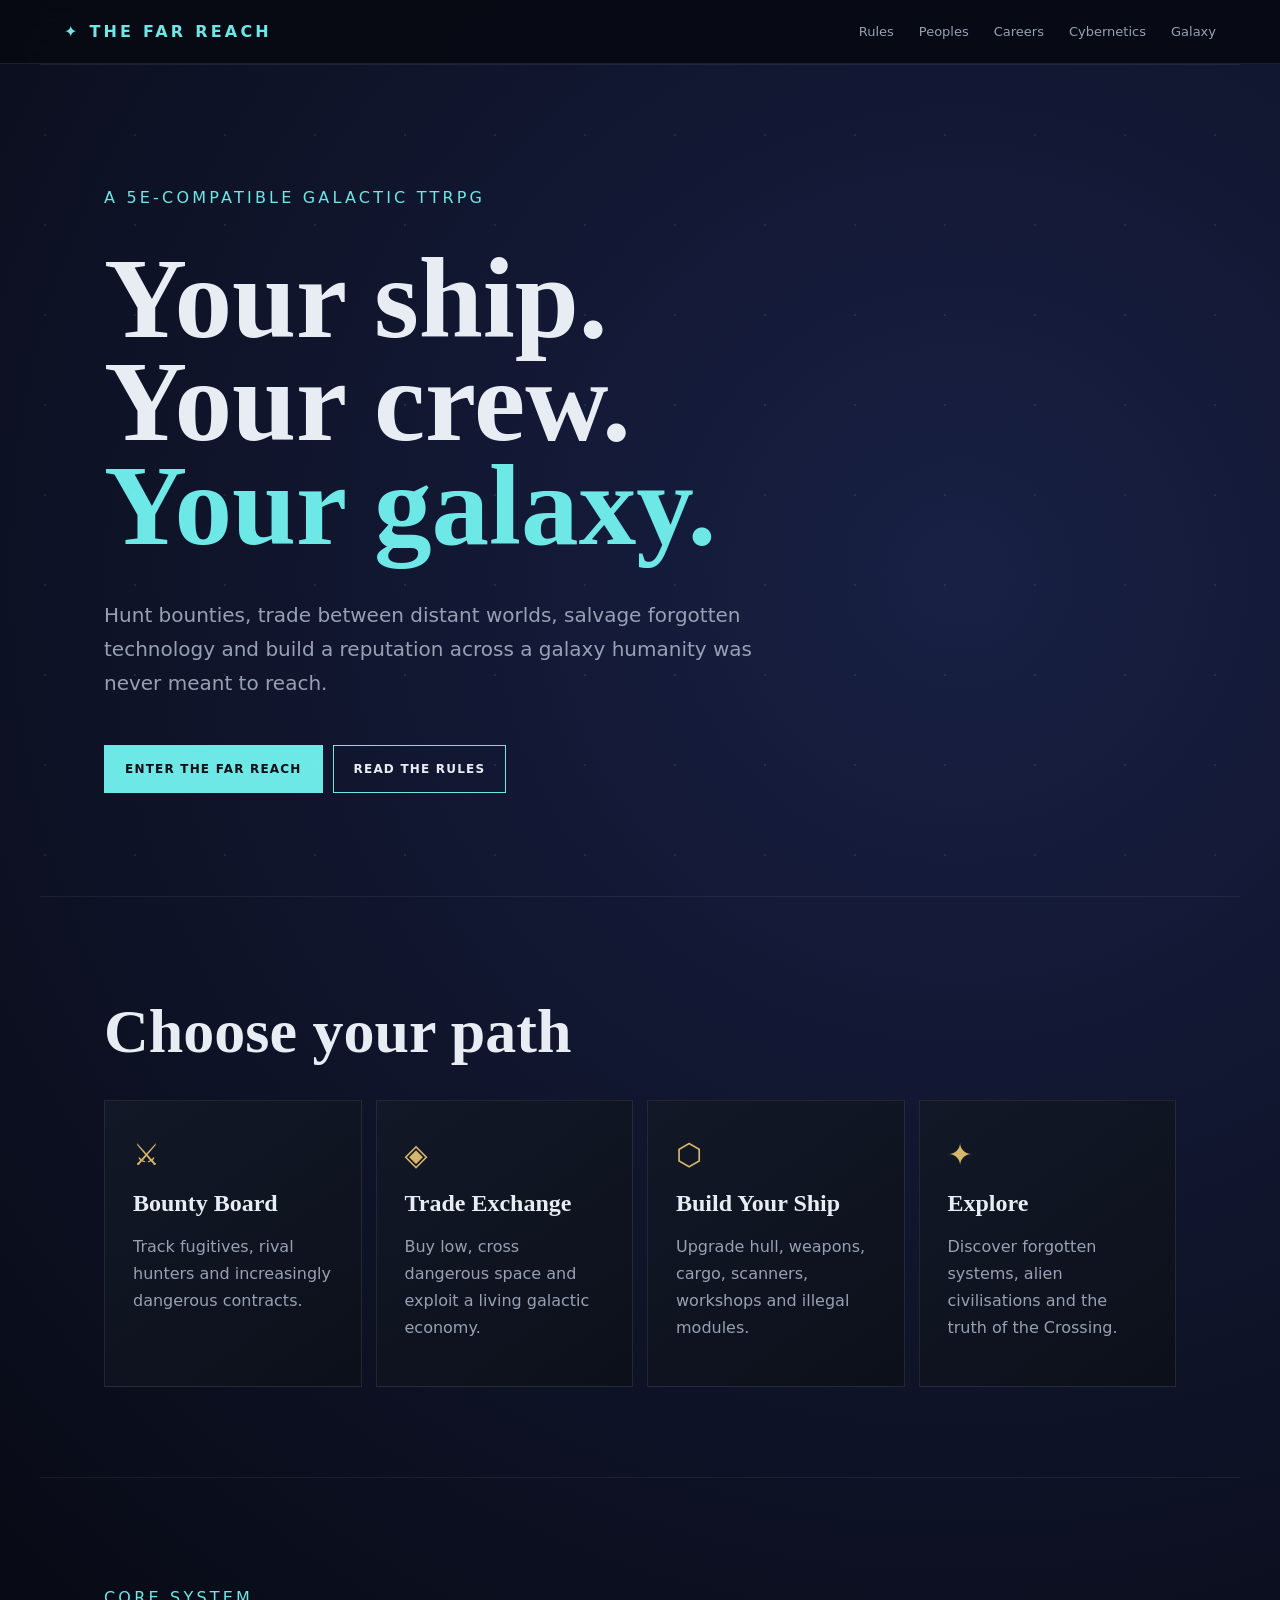
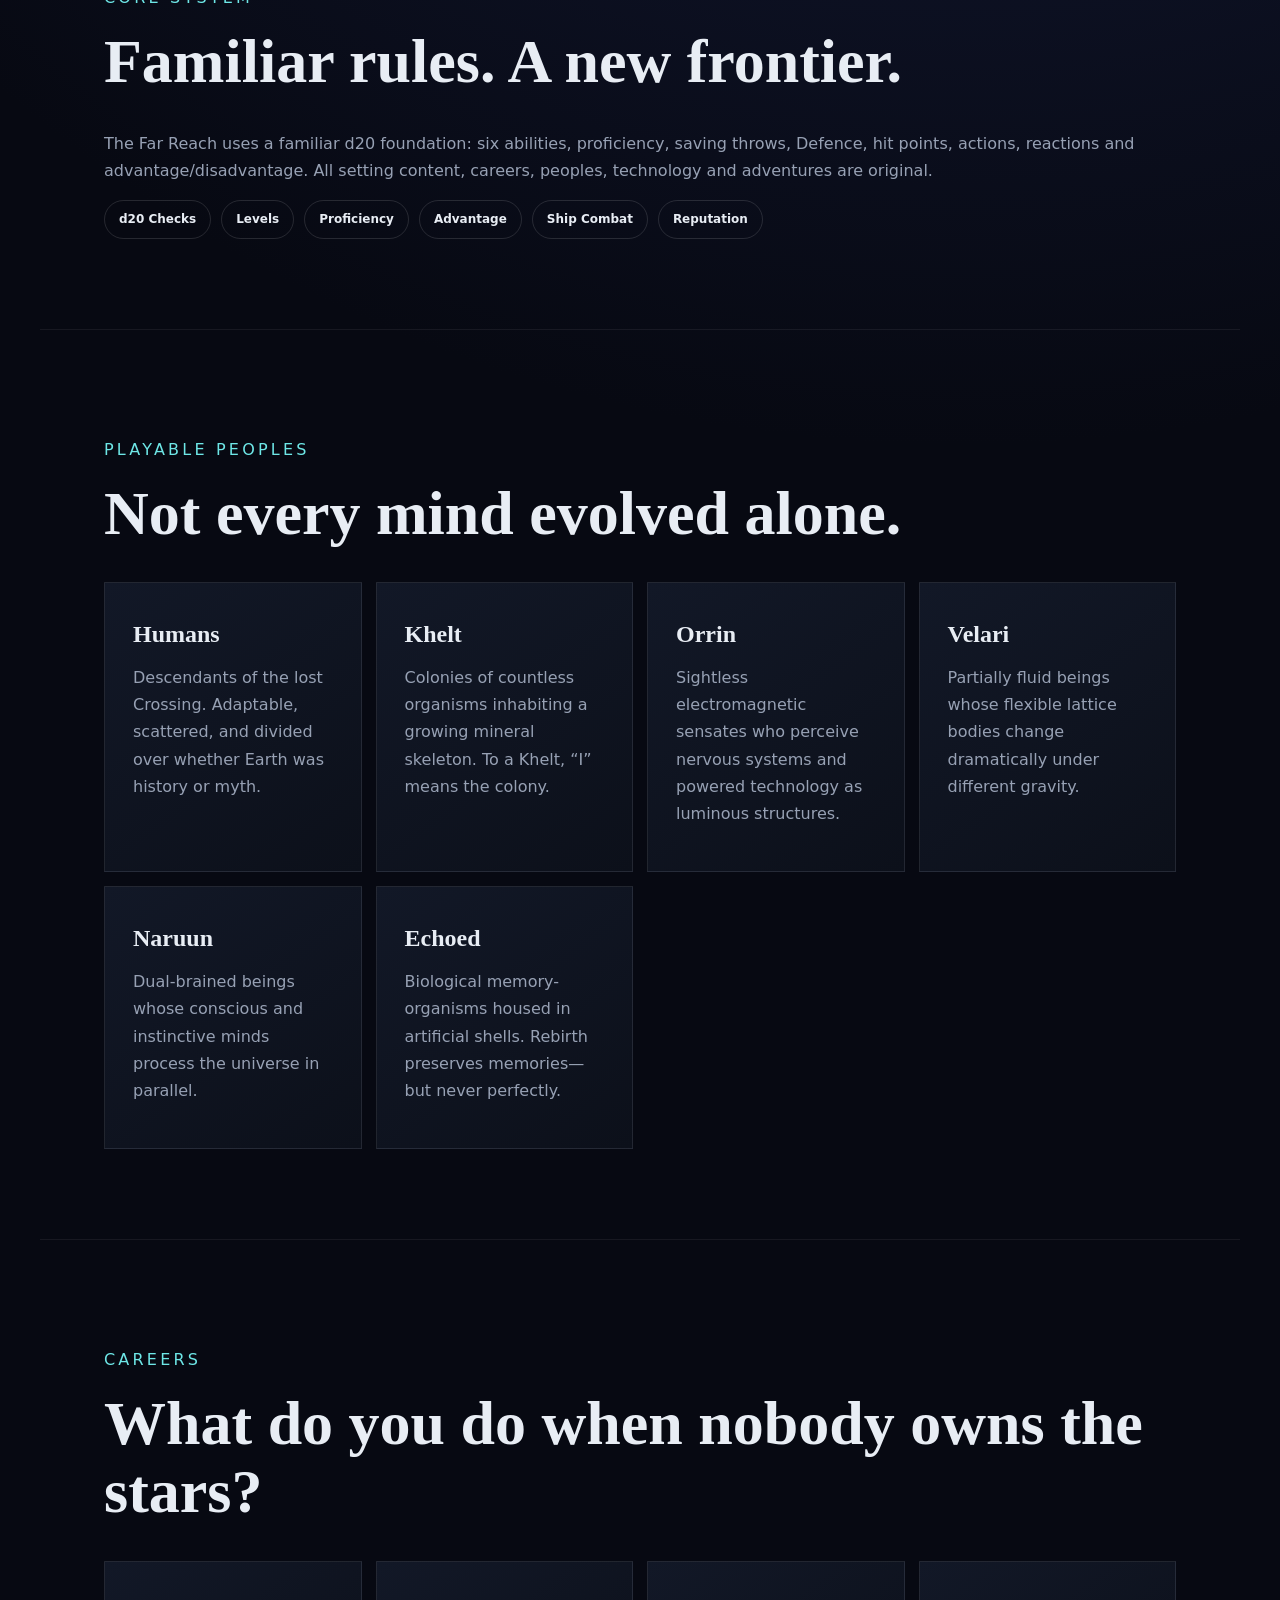
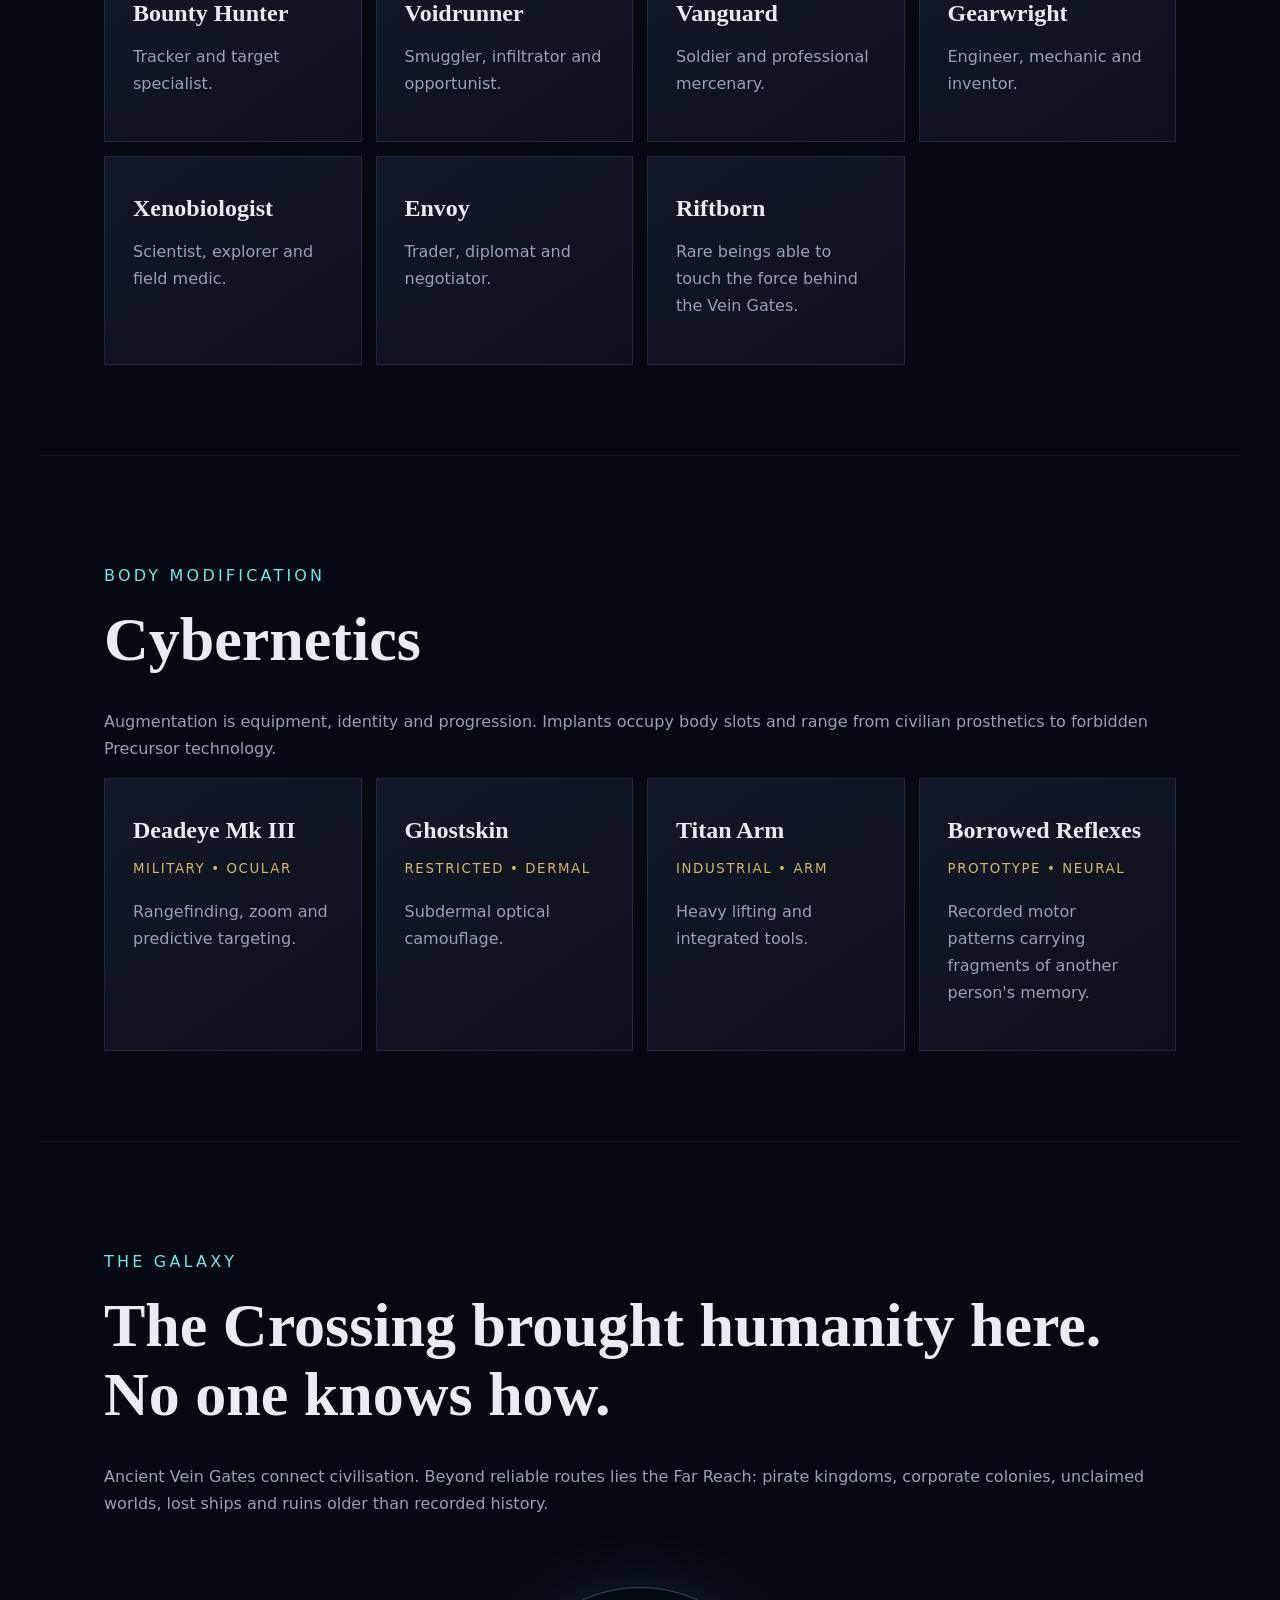
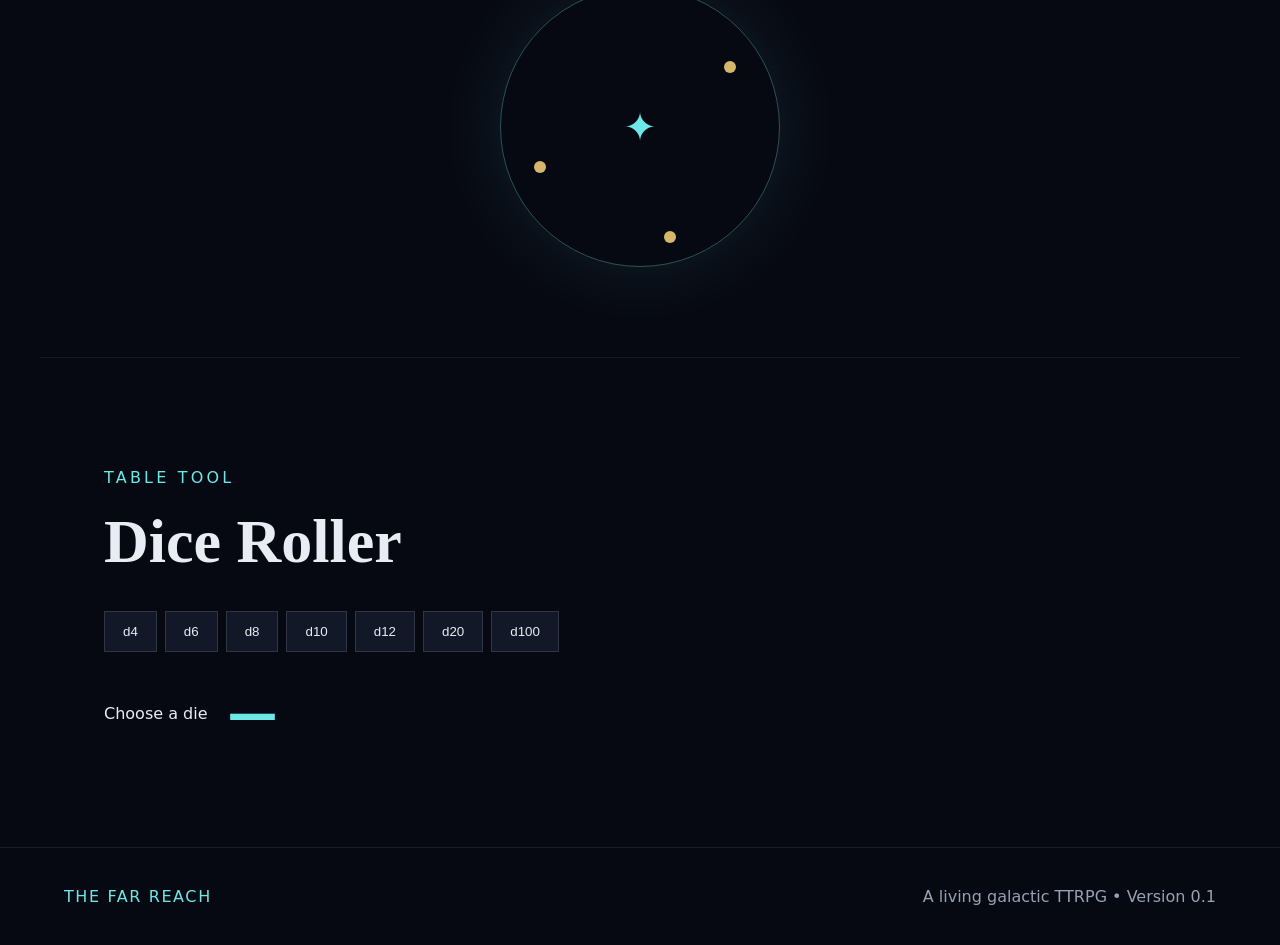
==== index.html @ ed08221a "Add files via upload" ====
<!doctype html><html><head><meta charset='utf-8'><meta name='viewport' content='width=device-width,initial-scale=1'><title>The Far Reach</title><link rel='stylesheet' href='styles.css'></head><body><header><b>✦ THE FAR REACH</b><nav><a href='#rules'>Rules</a><a href='#peoples'>Peoples</a><a href='#careers'>Careers</a><a href='#cyber'>Cybernetics</a><a href='#galaxy'>Galaxy</a></nav></header><main><section class='hero'><p class='eyebrow'>A 5E-COMPATIBLE GALACTIC TTRPG</p><h1>Your ship.<br>Your crew.<br><em>Your galaxy.</em></h1><p>Hunt bounties, trade between distant worlds, salvage forgotten technology and build a reputation across a galaxy humanity was never meant to reach.</p><div><a class='btn' href='#start'>ENTER THE FAR REACH</a><a class='btn alt' href='#rules'>READ THE RULES</a></div></section><section id='start'><h2>Choose your path</h2><div class='grid'><article><span>⚔</span><h3>Bounty Board</h3><p>Track fugitives, rival hunters and increasingly dangerous contracts.</p></article><article><span>◈</span><h3>Trade Exchange</h3><p>Buy low, cross dangerous space and exploit a living galactic economy.</p></article><article><span>⬡</span><h3>Build Your Ship</h3><p>Upgrade hull, weapons, cargo, scanners, workshops and illegal modules.</p></article><article><span>✦</span><h3>Explore</h3><p>Discover forgotten systems, alien civilisations and the truth of the Crossing.</p></article></div></section><section id='rules'><p class='eyebrow'>CORE SYSTEM</p><h2>Familiar rules. A new frontier.</h2><p>The Far Reach uses a familiar d20 foundation: six abilities, proficiency, saving throws, Defence, hit points, actions, reactions and advantage/disadvantage. All setting content, careers, peoples, technology and adventures are original.</p><div class='chips'><b>d20 Checks</b><b>Levels</b><b>Proficiency</b><b>Advantage</b><b>Ship Combat</b><b>Reputation</b></div></section><section id='peoples'><p class='eyebrow'>PLAYABLE PEOPLES</p><h2>Not every mind evolved alone.</h2><div class='grid'><article><h3>Humans</h3><p>Descendants of the lost Crossing. Adaptable, scattered, and divided over whether Earth was history or myth.</p></article><article><h3>Khelt</h3><p>Colonies of countless organisms inhabiting a growing mineral skeleton. To a Khelt, “I” means the colony.</p></article><article><h3>Orrin</h3><p>Sightless electromagnetic sensates who perceive nervous systems and powered technology as luminous structures.</p></article><article><h3>Velari</h3><p>Partially fluid beings whose flexible lattice bodies change dramatically under different gravity.</p></article><article><h3>Naruun</h3><p>Dual-brained beings whose conscious and instinctive minds process the universe in parallel.</p></article><article><h3>Echoed</h3><p>Biological memory-organisms housed in artificial shells. Rebirth preserves memories—but never perfectly.</p></article></div></section><section id='careers'><p class='eyebrow'>CAREERS</p><h2>What do you do when nobody owns the stars?</h2><div class='grid'><article><h3>Bounty Hunter</h3><p>Tracker and target specialist.</p></article><article><h3>Voidrunner</h3><p>Smuggler, infiltrator and opportunist.</p></article><article><h3>Vanguard</h3><p>Soldier and professional mercenary.</p></article><article><h3>Gearwright</h3><p>Engineer, mechanic and inventor.</p></article><article><h3>Xenobiologist</h3><p>Scientist, explorer and field medic.</p></article><article><h3>Envoy</h3><p>Trader, diplomat and negotiator.</p></article><article><h3>Riftborn</h3><p>Rare beings able to touch the force behind the Vein Gates.</p></article></div></section><section id='cyber'><p class='eyebrow'>BODY MODIFICATION</p><h2>Cybernetics</h2><p>Augmentation is equipment, identity and progression. Implants occupy body slots and range from civilian prosthetics to forbidden Precursor technology.</p><div class='grid'><article><h3>Deadeye Mk III</h3><small>MILITARY • OCULAR</small><p>Rangefinding, zoom and predictive targeting.</p></article><article><h3>Ghostskin</h3><small>RESTRICTED • DERMAL</small><p>Subdermal optical camouflage.</p></article><article><h3>Titan Arm</h3><small>INDUSTRIAL • ARM</small><p>Heavy lifting and integrated tools.</p></article><article><h3>Borrowed Reflexes</h3><small>PROTOTYPE • NEURAL</small><p>Recorded motor patterns carrying fragments of another person's memory.</p></article></div></section><section id='galaxy' class='galaxy'><p class='eyebrow'>THE GALAXY</p><h2>The Crossing brought humanity here.<br>No one knows how.</h2><p>Ancient Vein Gates connect civilisation. Beyond reliable routes lies the Far Reach: pirate kingdoms, corporate colonies, unclaimed worlds, lost ships and ruins older than recorded history.</p><div class='orb'>✦<i></i><i></i><i></i></div></section><section><p class='eyebrow'>TABLE TOOL</p><h2>Dice Roller</h2><div id='dice' class='dice'></div><div class='result'><span id='label'>Choose a die</span><strong id='result'>—</strong></div></section></main><footer>THE FAR REACH <span>A living galactic TTRPG • Version 0.1</span></footer><script src='script.js'></script></body></html>
---- styles.css ----
:root{--bg:#070912;--panel:#101421;--ink:#e8edf4;--muted:#97a1b4;--cyan:#6ee7e7;--gold:#d5b66b}*{box-sizing:border-box}html{scroll-behavior:smooth}body{margin:0;background:radial-gradient(circle at 75% 10%,#182044 0,transparent 28%),var(--bg);color:var(--ink);font:16px/1.7 system-ui,sans-serif}body:before{content:'';position:fixed;inset:0;pointer-events:none;background-image:radial-gradient(#fff 1px,transparent 1px);background-size:90px 90px;opacity:.08}header{position:sticky;top:0;z-index:4;display:flex;justify-content:space-between;align-items:center;padding:18px 5vw;background:#070912e8;border-bottom:1px solid #ffffff18;backdrop-filter:blur(12px)}header b,.eyebrow{letter-spacing:.2em;color:var(--cyan)}nav{display:flex;gap:25px}a{color:inherit;text-decoration:none}nav a{font-size:13px;color:var(--muted)}main{max-width:1200px;margin:auto}.hero{min-height:82vh;display:flex;flex-direction:column;justify-content:center;padding:8vw 5vw}.hero h1{font:700 clamp(55px,9vw,120px)/.9 Georgia,serif;margin:20px 0;max-width:950px}.hero em{color:var(--cyan);font-style:normal}.hero>p:not(.eyebrow){max-width:650px;font-size:20px;color:var(--muted)}.btn{display:inline-block;margin:25px 10px 0 0;padding:13px 20px;border:1px solid var(--cyan);background:var(--cyan);color:#071014;font-weight:800;font-size:12px;letter-spacing:.1em}.btn.alt{background:transparent;color:var(--ink)}section{padding:90px 5vw;border-top:1px solid #ffffff10}h2{font:600 clamp(36px,5vw,62px)/1.1 Georgia,serif;margin:10px 0 35px}h3{font:600 24px Georgia,serif;margin:10px 0}p{color:var(--muted)}.grid{display:grid;grid-template-columns:repeat(auto-fit,minmax(220px,1fr));gap:14px}.grid article{background:linear-gradient(145deg,#121827,#0c101a);border:1px solid #ffffff16;padding:28px;min-height:180px;transition:.2s}.grid article:hover{transform:translateY(-4px);border-color:#6ee7e766}.grid article>span{font-size:30px;color:var(--gold)}small{color:var(--gold);letter-spacing:.12em}.chips{display:flex;flex-wrap:wrap;gap:10px}.chips b{padding:8px 14px;border:1px solid #ffffff20;border-radius:20px;font-size:12px}.galaxy{position:relative;overflow:hidden}.orb{margin:70px auto 0;width:280px;height:280px;border:1px solid #6ee7e755;border-radius:50%;display:grid;place-items:center;font-size:40px;color:var(--cyan);box-shadow:0 0 80px #6ee7e71c}.orb i{position:absolute;width:12px;height:12px;background:var(--gold);border-radius:50%;transform:translate(90px,-60px)}.orb i:nth-child(2){transform:translate(-100px,40px)}.orb i:nth-child(3){transform:translate(30px,110px)}.dice{display:flex;flex-wrap:wrap;gap:8px}.dice button{background:#121827;color:var(--ink);border:1px solid #ffffff20;padding:12px 18px;cursor:pointer}.dice button:hover{border-color:var(--cyan)}.result{margin-top:20px;display:flex;gap:20px;align-items:center}.result strong{font-size:50px;color:var(--cyan)}footer{padding:35px 5vw;border-top:1px solid #ffffff15;display:flex;justify-content:space-between;color:var(--cyan);letter-spacing:.1em}footer span{color:var(--muted);letter-spacing:0}@media(max-width:700px){nav{display:none}.hero{min-height:70vh}.hero h1{font-size:58px}section{padding:65px 6vw}footer{flex-direction:column;gap:10px}}
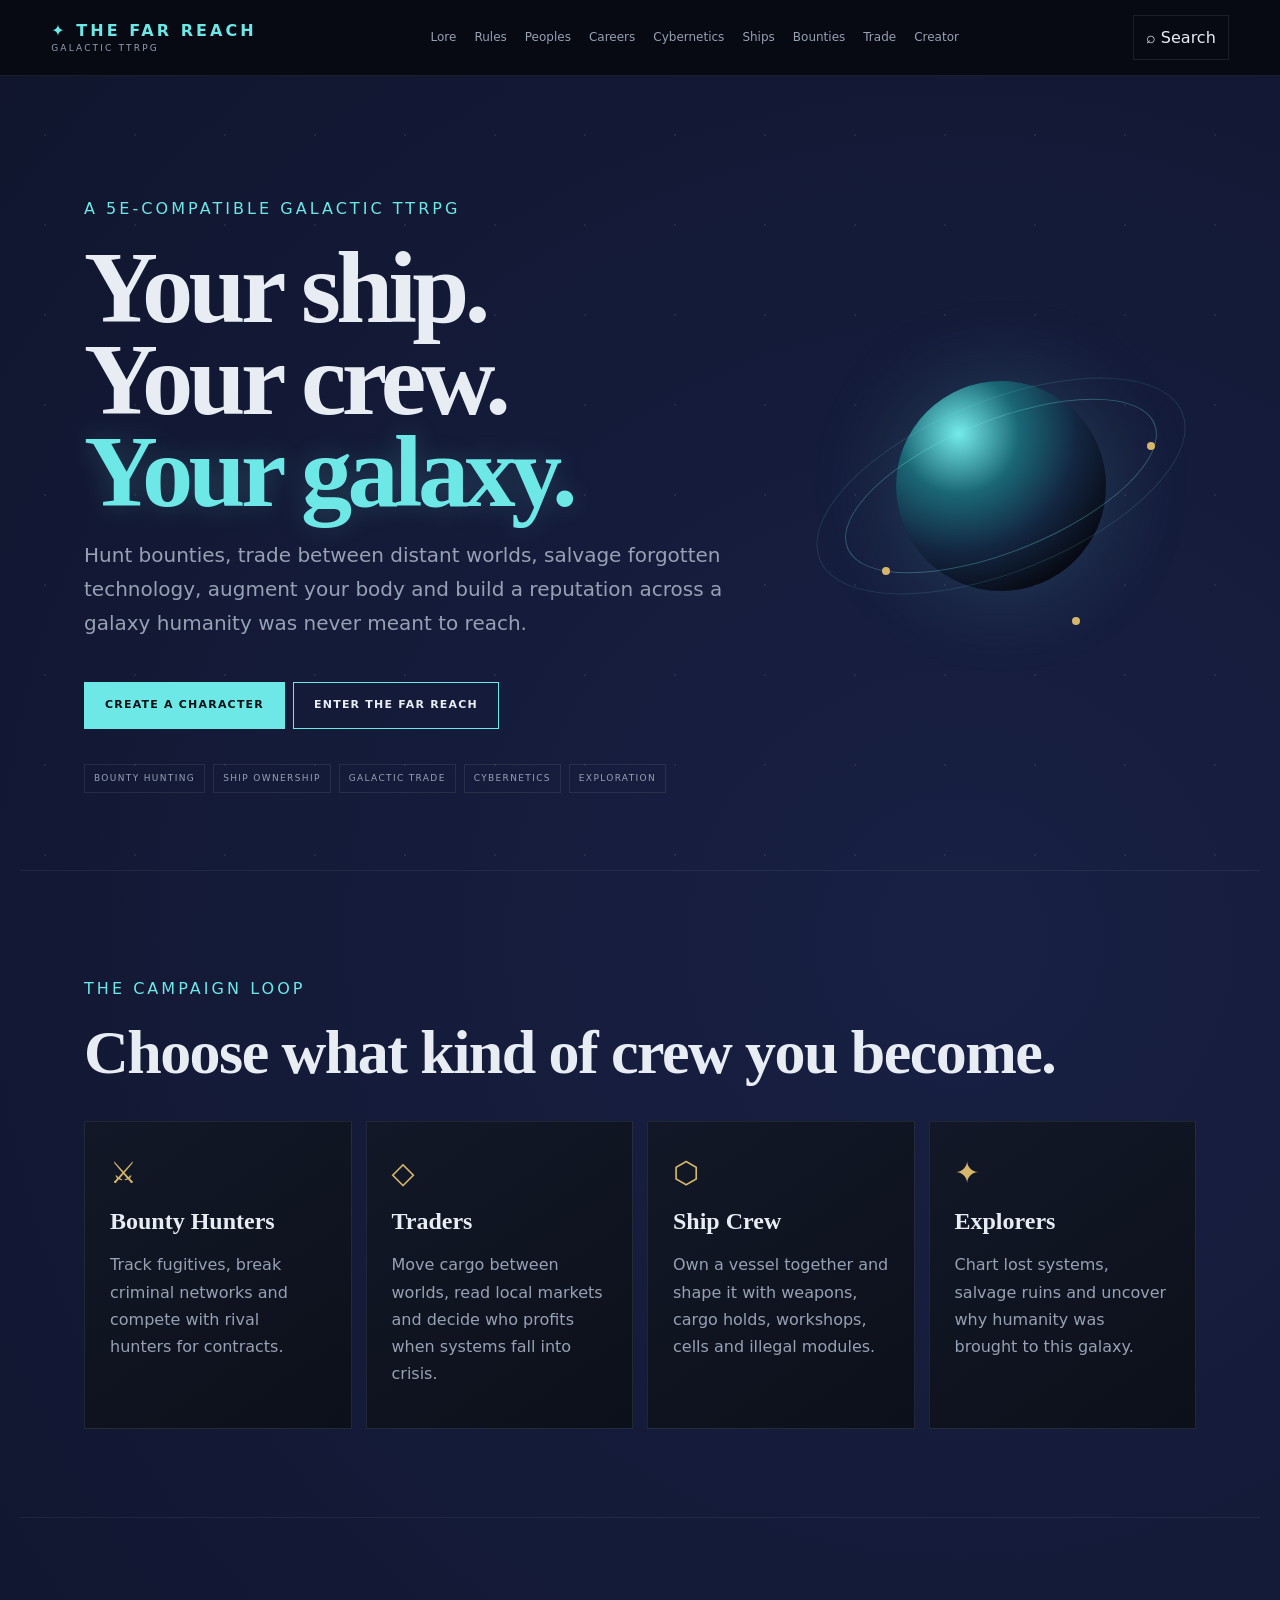
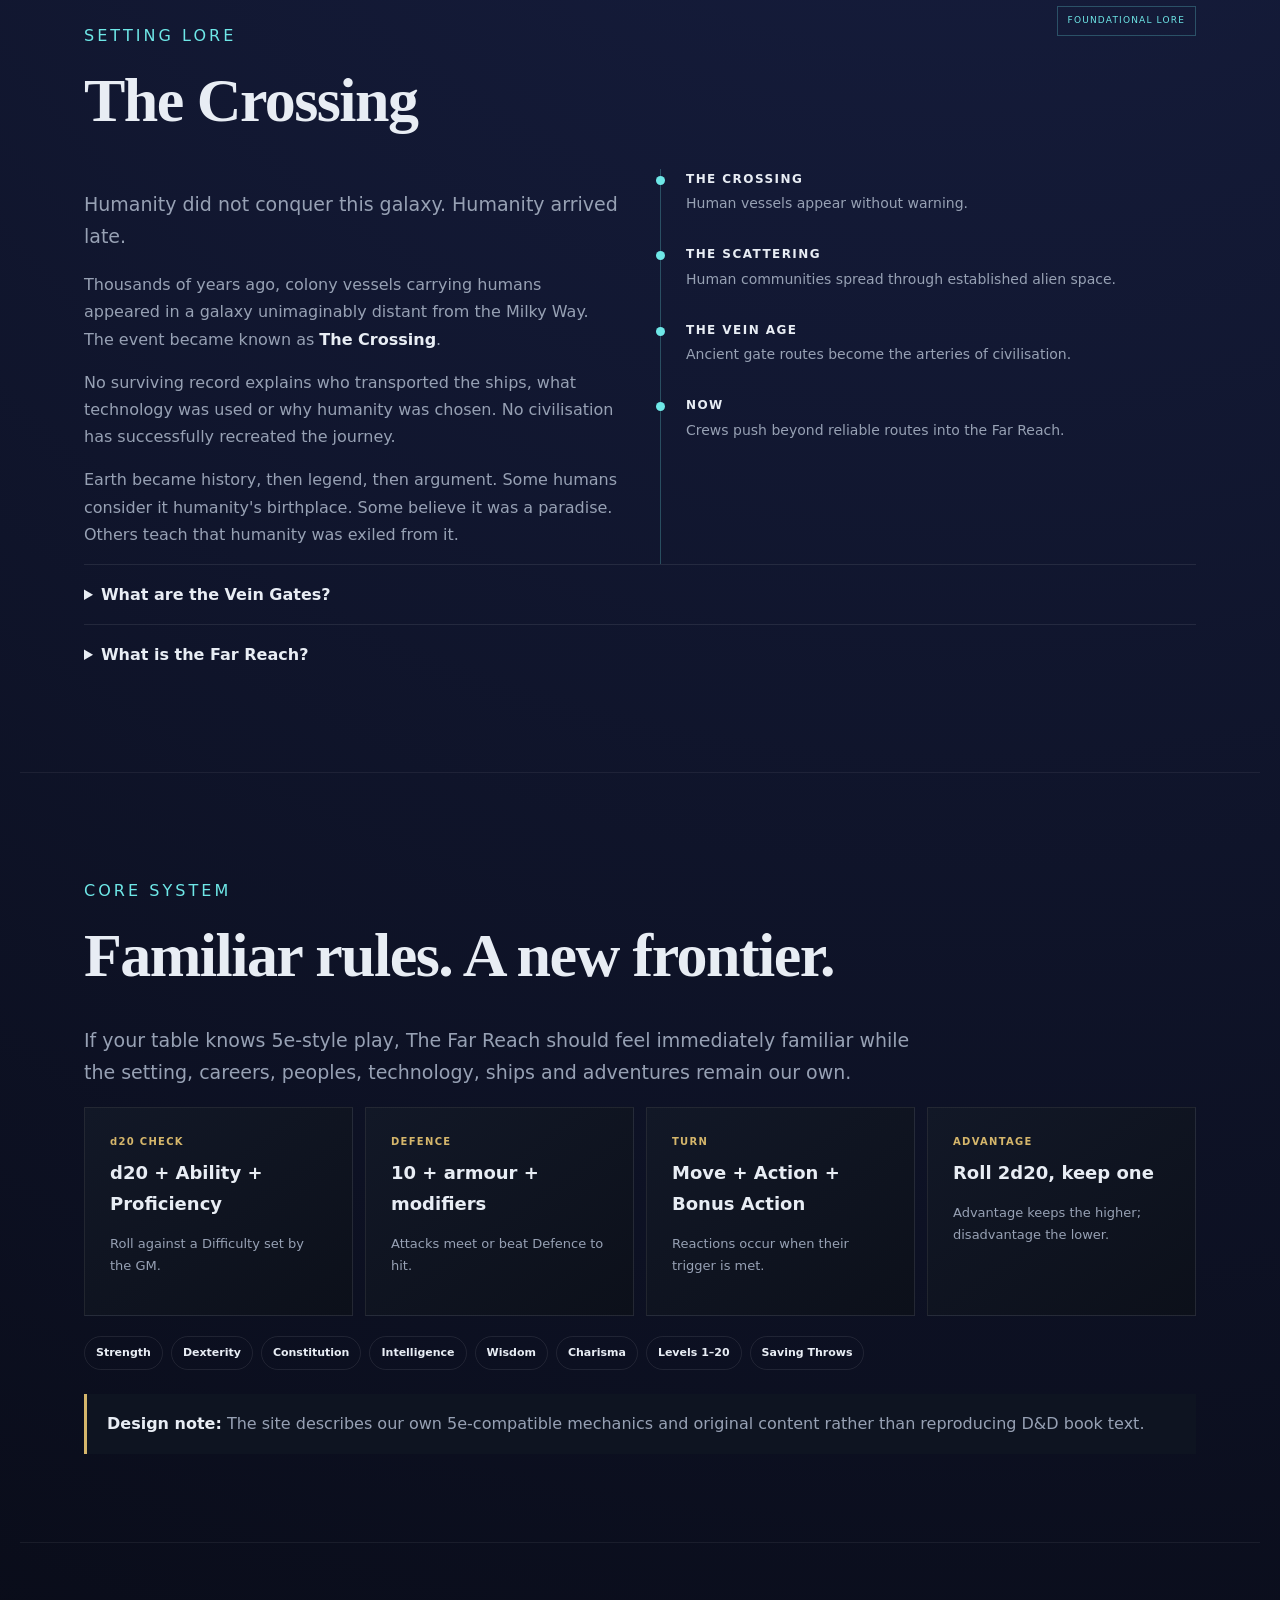
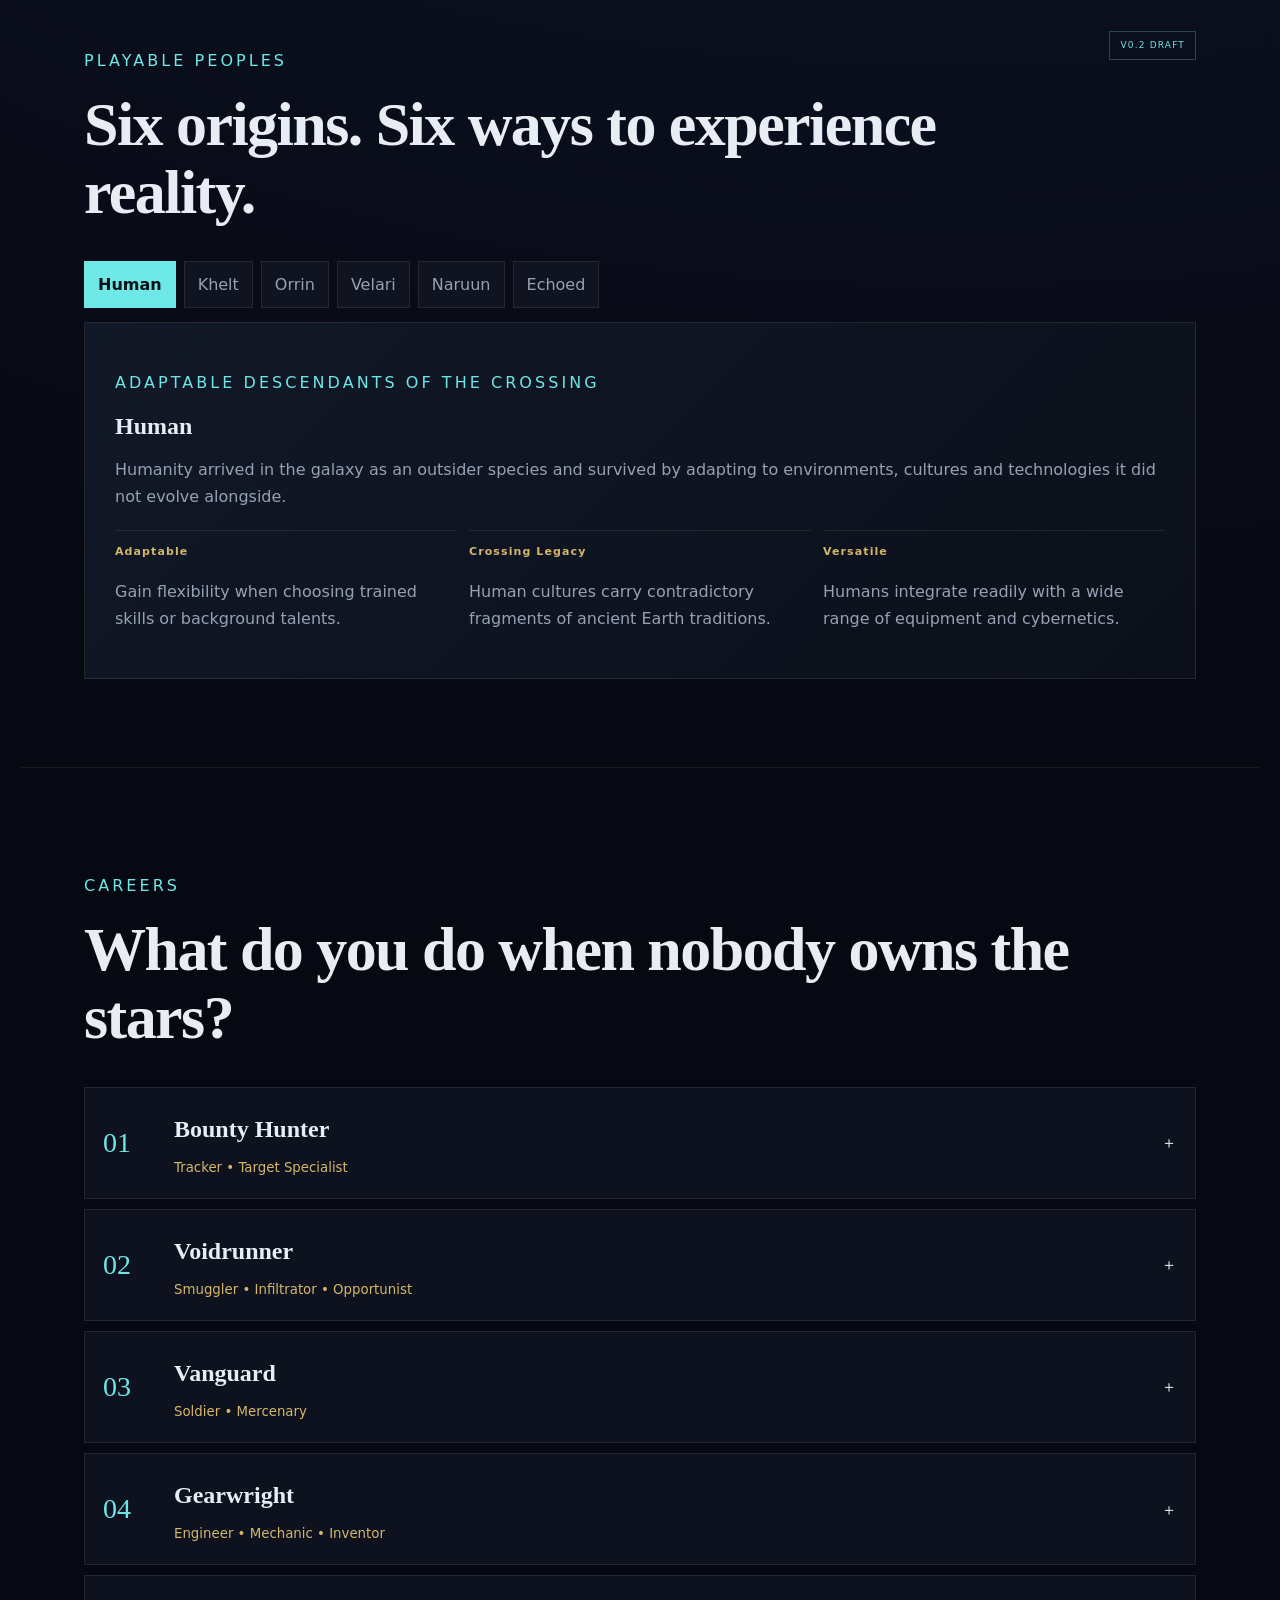
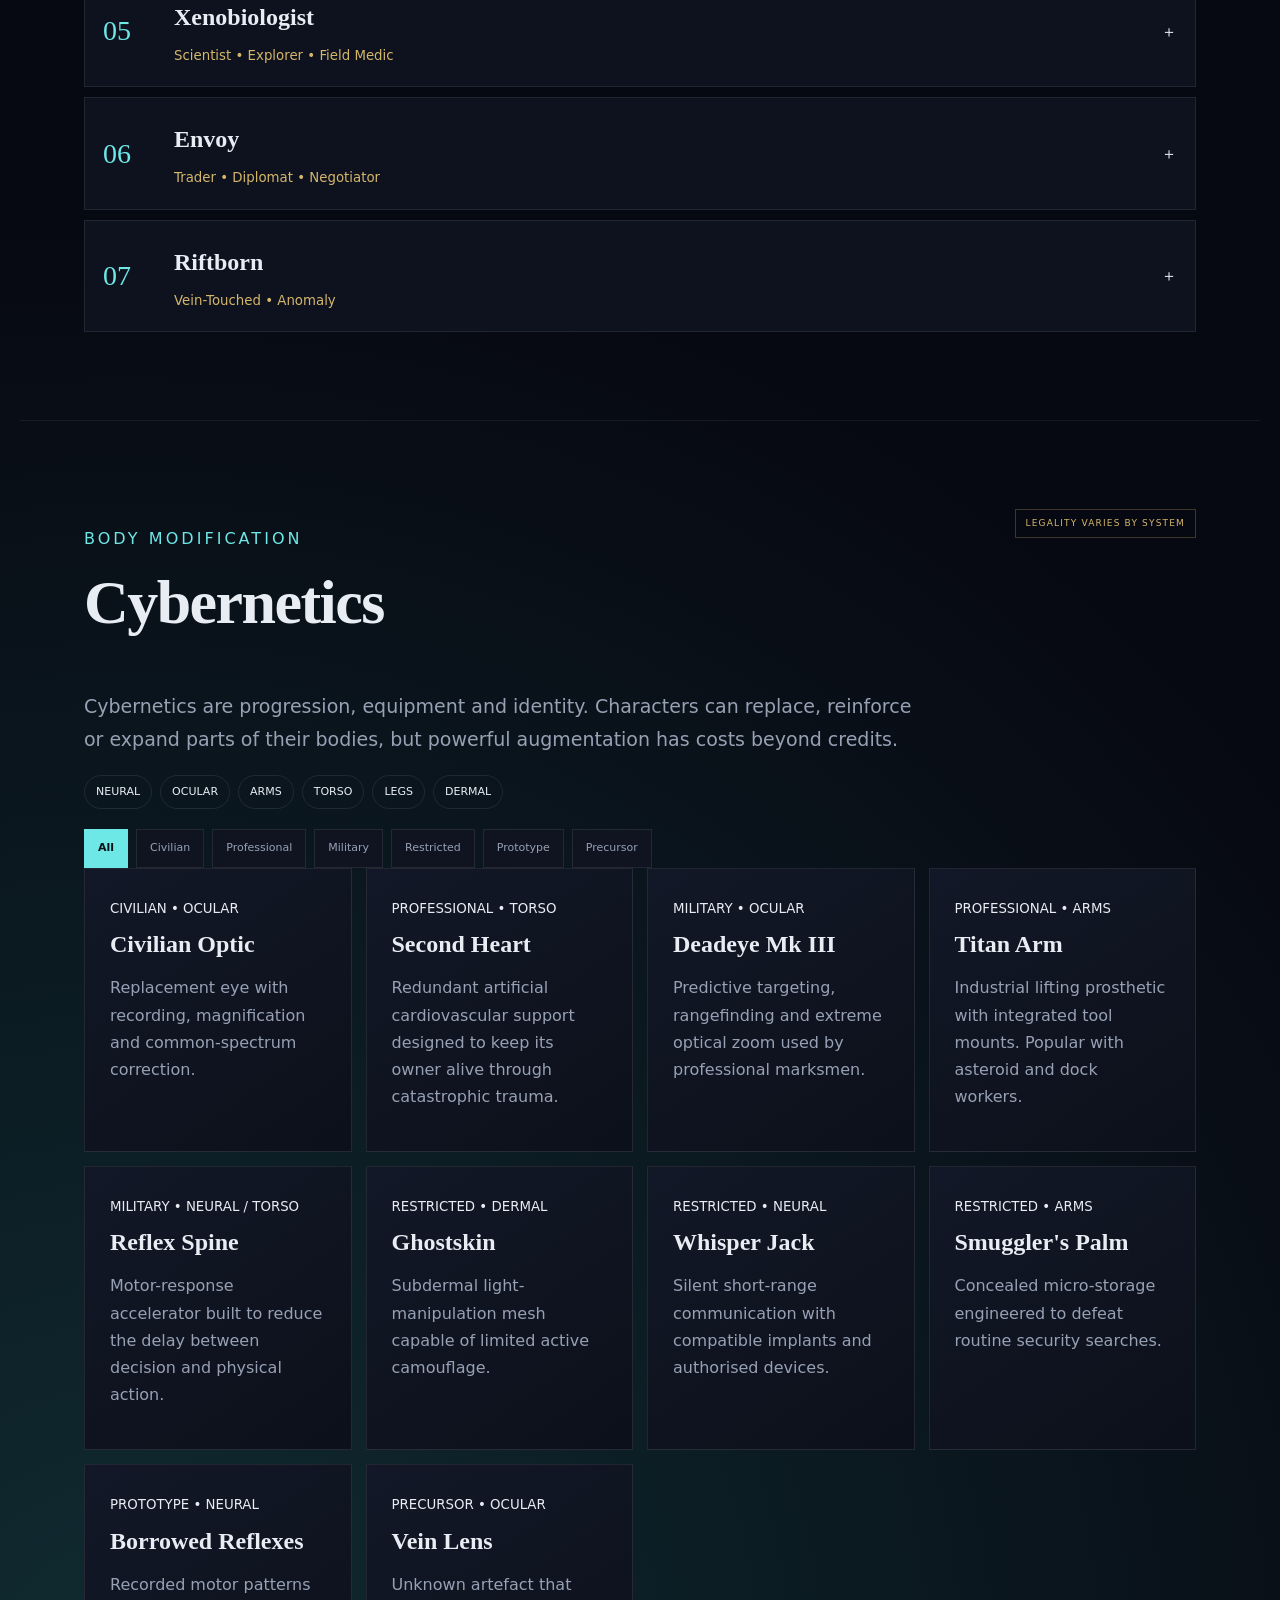
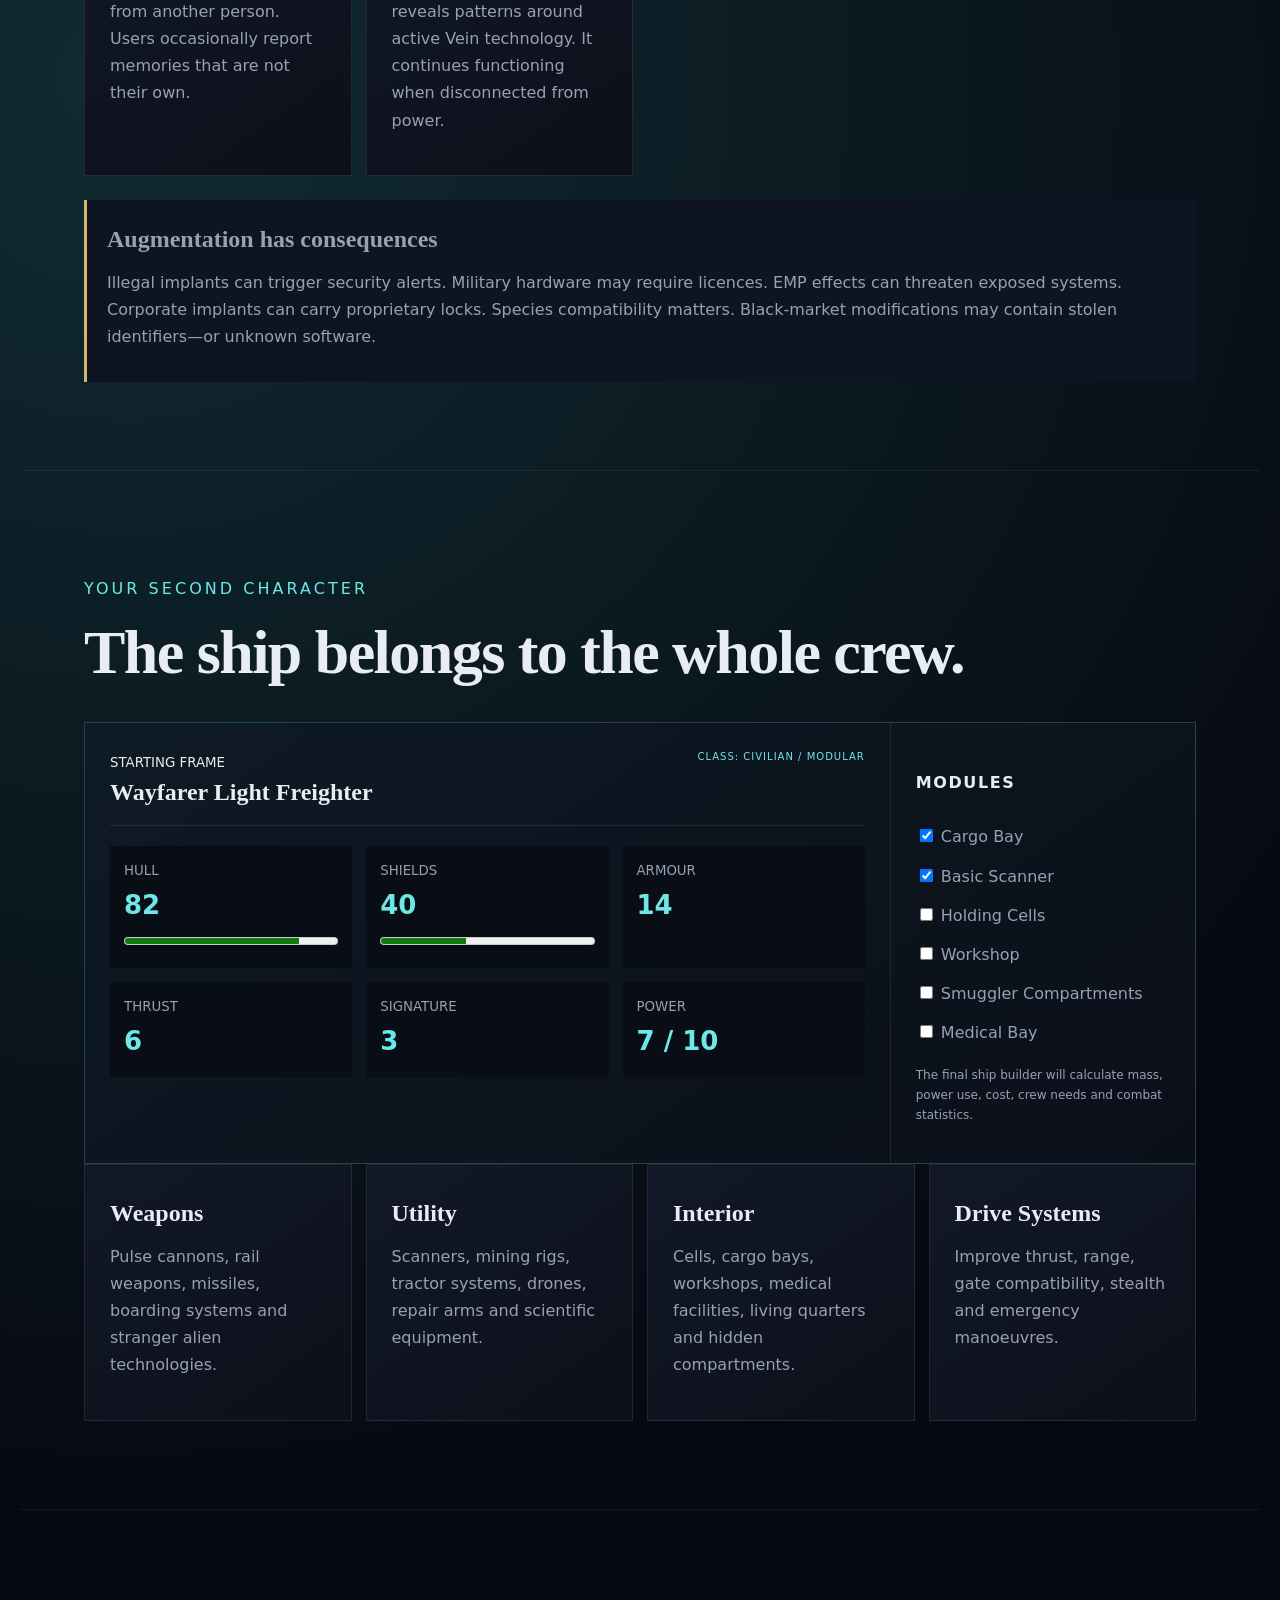
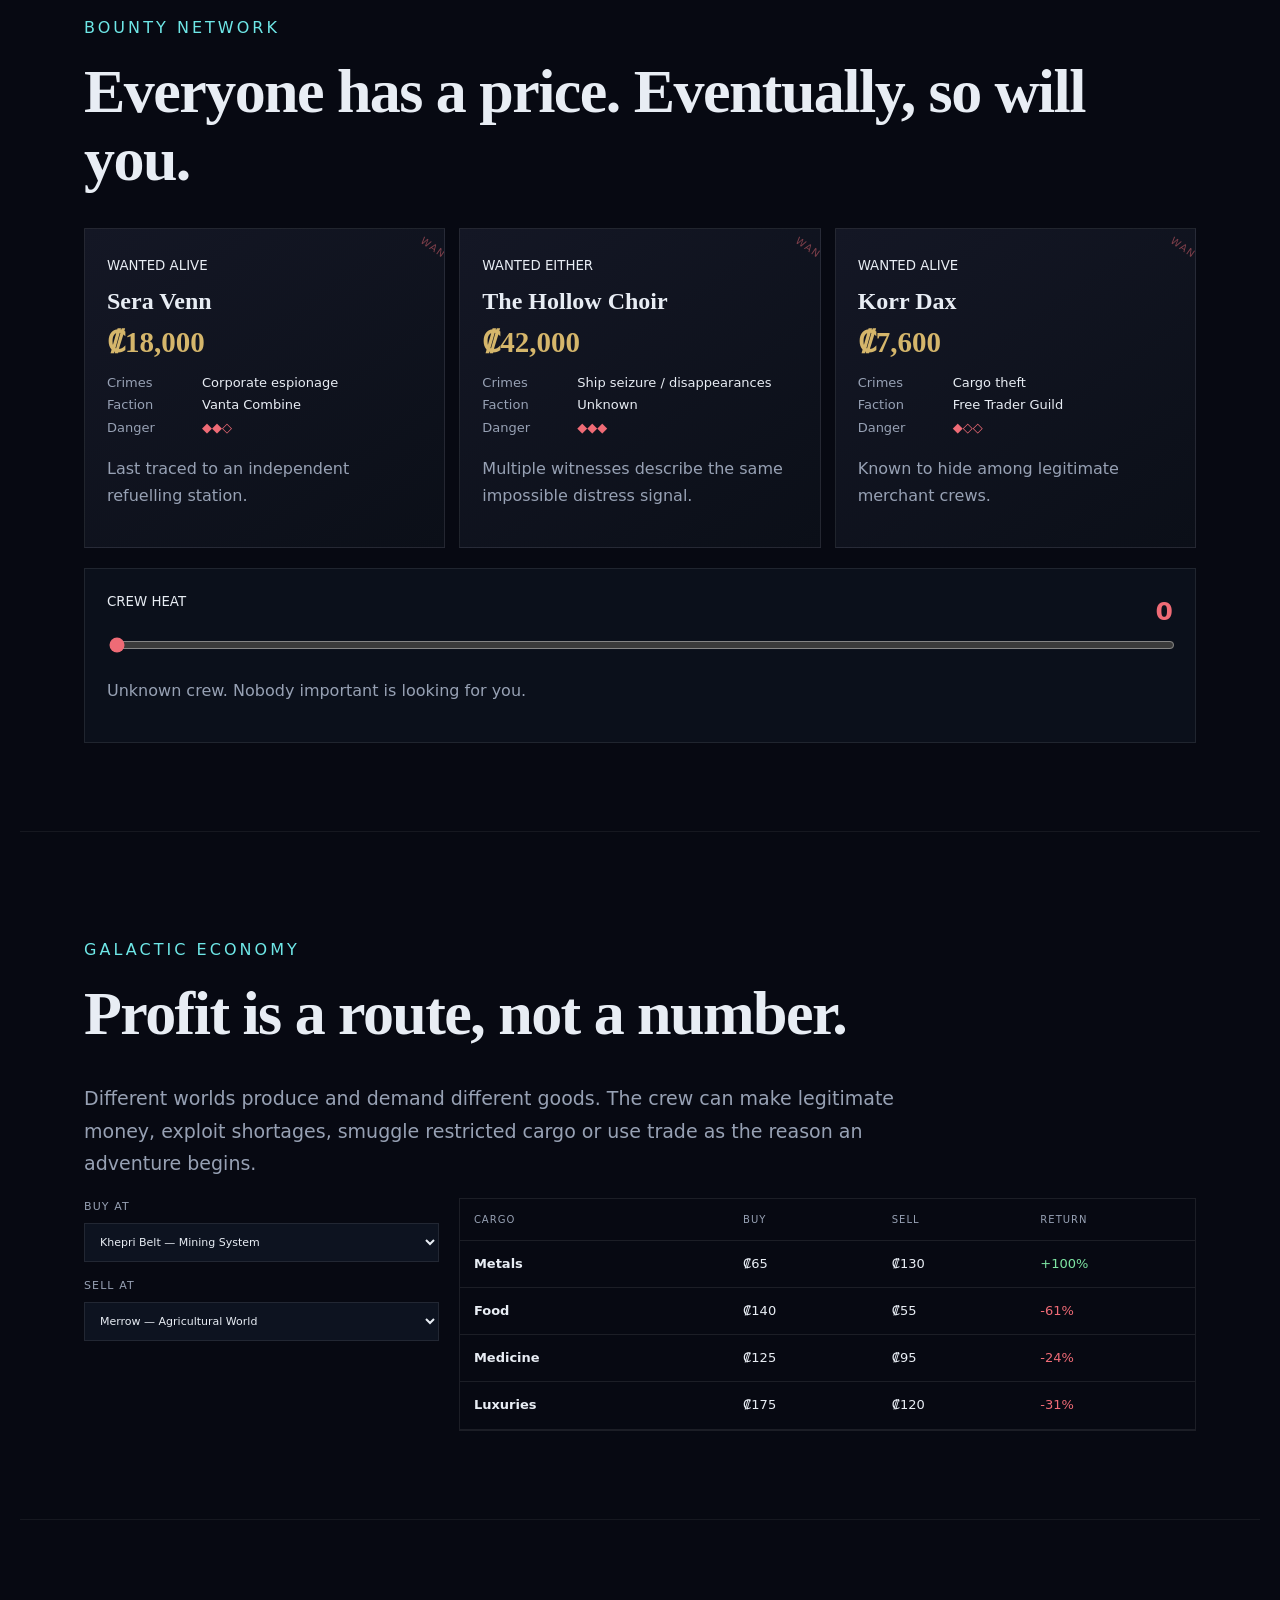
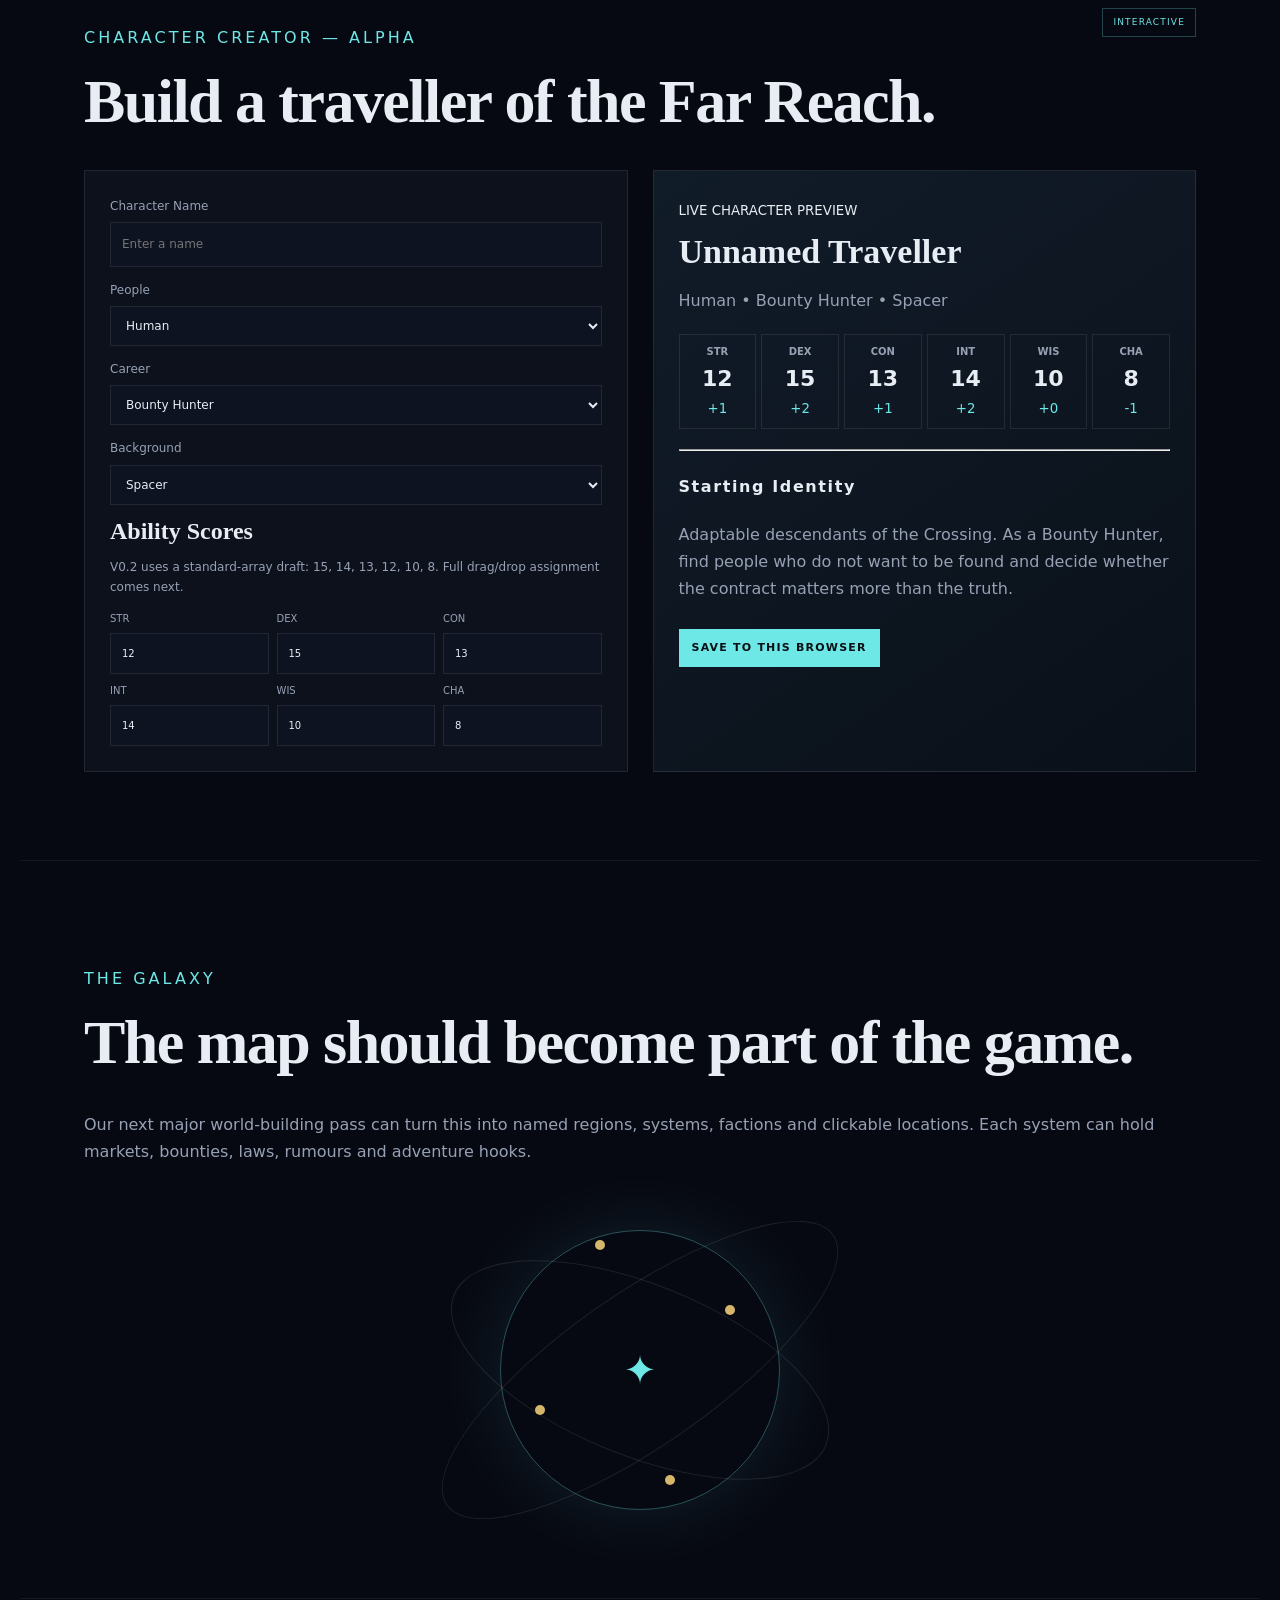
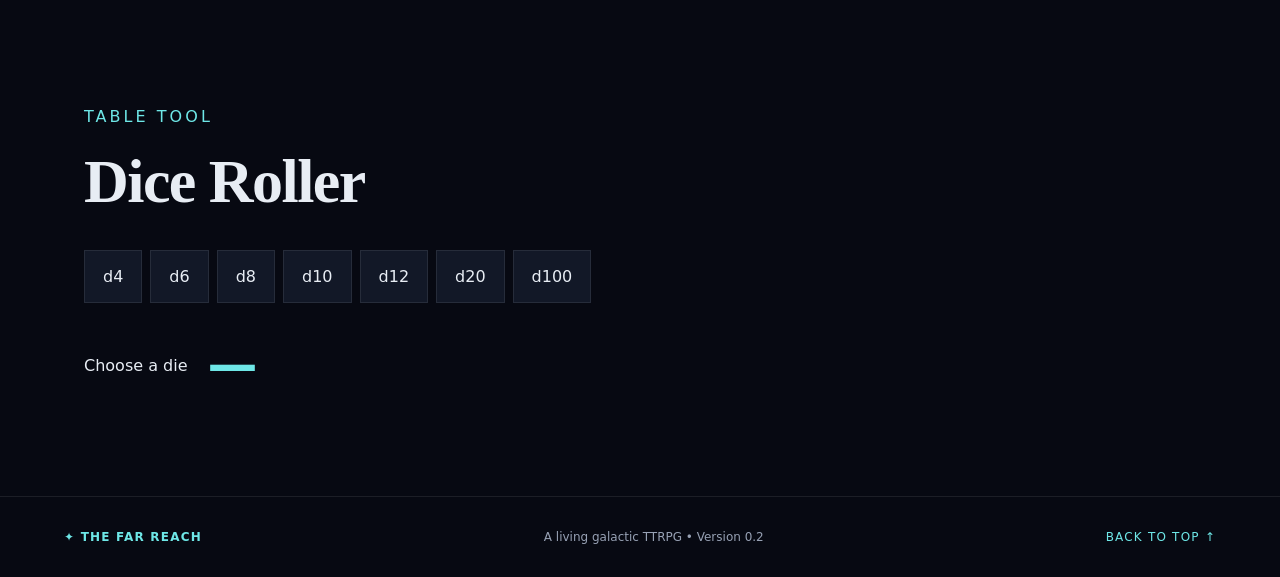
==== commit 97490c2c: "Add files via upload" ====
--- a/index.html
+++ b/index.html
@@ -1 +1,269 @@
-<!doctype html><html><head><meta charset='utf-8'><meta name='viewport' content='width=device-width,initial-scale=1'><title>The Far Reach</title><link rel='stylesheet' href='styles.css'></head><body><header><b>✦ THE FAR REACH</b><nav><a href='#rules'>Rules</a><a href='#peoples'>Peoples</a><a href='#careers'>Careers</a><a href='#cyber'>Cybernetics</a><a href='#galaxy'>Galaxy</a></nav></header><main><section class='hero'><p class='eyebrow'>A 5E-COMPATIBLE GALACTIC TTRPG</p><h1>Your ship.<br>Your crew.<br><em>Your galaxy.</em></h1><p>Hunt bounties, trade between distant worlds, salvage forgotten technology and build a reputation across a galaxy humanity was never meant to reach.</p><div><a class='btn' href='#start'>ENTER THE FAR REACH</a><a class='btn alt' href='#rules'>READ THE RULES</a></div></section><section id='start'><h2>Choose your path</h2><div class='grid'><article><span>⚔</span><h3>Bounty Board</h3><p>Track fugitives, rival hunters and increasingly dangerous contracts.</p></article><article><span>◈</span><h3>Trade Exchange</h3><p>Buy low, cross dangerous space and exploit a living galactic economy.</p></article><article><span>⬡</span><h3>Build Your Ship</h3><p>Upgrade hull, weapons, cargo, scanners, workshops and illegal modules.</p></article><article><span>✦</span><h3>Explore</h3><p>Discover forgotten systems, alien civilisations and the truth of the Crossing.</p></article></div></section><section id='rules'><p class='eyebrow'>CORE SYSTEM</p><h2>Familiar rules. A new frontier.</h2><p>The Far Reach uses a familiar d20 foundation: six abilities, proficiency, saving throws, Defence, hit points, actions, reactions and advantage/disadvantage. All setting content, careers, peoples, technology and adventures are original.</p><div class='chips'><b>d20 Checks</b><b>Levels</b><b>Proficiency</b><b>Advantage</b><b>Ship Combat</b><b>Reputation</b></div></section><section id='peoples'><p class='eyebrow'>PLAYABLE PEOPLES</p><h2>Not every mind evolved alone.</h2><div class='grid'><article><h3>Humans</h3><p>Descendants of the lost Crossing. Adaptable, scattered, and divided over whether Earth was history or myth.</p></article><article><h3>Khelt</h3><p>Colonies of countless organisms inhabiting a growing mineral skeleton. To a Khelt, “I” means the colony.</p></article><article><h3>Orrin</h3><p>Sightless electromagnetic sensates who perceive nervous systems and powered technology as luminous structures.</p></article><article><h3>Velari</h3><p>Partially fluid beings whose flexible lattice bodies change dramatically under different gravity.</p></article><article><h3>Naruun</h3><p>Dual-brained beings whose conscious and instinctive minds process the universe in parallel.</p></article><article><h3>Echoed</h3><p>Biological memory-organisms housed in artificial shells. Rebirth preserves memories—but never perfectly.</p></article></div></section><section id='careers'><p class='eyebrow'>CAREERS</p><h2>What do you do when nobody owns the stars?</h2><div class='grid'><article><h3>Bounty Hunter</h3><p>Tracker and target specialist.</p></article><article><h3>Voidrunner</h3><p>Smuggler, infiltrator and opportunist.</p></article><article><h3>Vanguard</h3><p>Soldier and professional mercenary.</p></article><article><h3>Gearwright</h3><p>Engineer, mechanic and inventor.</p></article><article><h3>Xenobiologist</h3><p>Scientist, explorer and field medic.</p></article><article><h3>Envoy</h3><p>Trader, diplomat and negotiator.</p></article><article><h3>Riftborn</h3><p>Rare beings able to touch the force behind the Vein Gates.</p></article></div></section><section id='cyber'><p class='eyebrow'>BODY MODIFICATION</p><h2>Cybernetics</h2><p>Augmentation is equipment, identity and progression. Implants occupy body slots and range from civilian prosthetics to forbidden Precursor technology.</p><div class='grid'><article><h3>Deadeye Mk III</h3><small>MILITARY • OCULAR</small><p>Rangefinding, zoom and predictive targeting.</p></article><article><h3>Ghostskin</h3><small>RESTRICTED • DERMAL</small><p>Subdermal optical camouflage.</p></article><article><h3>Titan Arm</h3><small>INDUSTRIAL • ARM</small><p>Heavy lifting and integrated tools.</p></article><article><h3>Borrowed Reflexes</h3><small>PROTOTYPE • NEURAL</small><p>Recorded motor patterns carrying fragments of another person's memory.</p></article></div></section><section id='galaxy' class='galaxy'><p class='eyebrow'>THE GALAXY</p><h2>The Crossing brought humanity here.<br>No one knows how.</h2><p>Ancient Vein Gates connect civilisation. Beyond reliable routes lies the Far Reach: pirate kingdoms, corporate colonies, unclaimed worlds, lost ships and ruins older than recorded history.</p><div class='orb'>✦<i></i><i></i><i></i></div></section><section><p class='eyebrow'>TABLE TOOL</p><h2>Dice Roller</h2><div id='dice' class='dice'></div><div class='result'><span id='label'>Choose a die</span><strong id='result'>—</strong></div></section></main><footer>THE FAR REACH <span>A living galactic TTRPG • Version 0.1</span></footer><script src='script.js'></script></body></html>
+<!doctype html>
+<html lang="en">
+<head>
+  <meta charset="utf-8">
+  <meta name="viewport" content="width=device-width,initial-scale=1">
+  <meta name="description" content="The Far Reach — a 5e-compatible galactic tabletop roleplaying game of ships, bounties, trade, cybernetics and discovery.">
+  <title>The Far Reach — Galactic TTRPG</title>
+  <link rel="stylesheet" href="styles.css">
+</head>
+<body>
+<header>
+  <a class="brand" href="#top"><b>✦ THE FAR REACH</b><small>GALACTIC TTRPG</small></a>
+  <button class="nav-toggle" id="navToggle" aria-label="Toggle navigation">☰</button>
+  <nav id="nav">
+    <a href="#lore">Lore</a>
+    <a href="#rules">Rules</a>
+    <a href="#peoples">Peoples</a>
+    <a href="#careers">Careers</a>
+    <a href="#cyber">Cybernetics</a>
+    <a href="#ships">Ships</a>
+    <a href="#bounties">Bounties</a>
+    <a href="#trade">Trade</a>
+    <a href="#creator">Creator</a>
+  </nav>
+  <button class="search-btn" id="searchOpen">⌕ Search</button>
+</header>
+
+<div class="search-overlay" id="searchOverlay" hidden>
+  <div class="search-panel">
+    <button class="close" id="searchClose">×</button>
+    <p class="eyebrow">COMPENDIUM SEARCH</p>
+    <h2>Search The Far Reach</h2>
+    <input id="searchInput" type="search" placeholder="Try Khelt, bounty, cybernetics, Vein Gates...">
+    <div id="searchResults" class="search-results"></div>
+  </div>
+</div>
+
+<main id="top">
+  <section class="hero">
+    <div class="hero-copy">
+      <p class="eyebrow">A 5E-COMPATIBLE GALACTIC TTRPG</p>
+      <h1>Your ship.<br>Your crew.<br><em>Your galaxy.</em></h1>
+      <p>Hunt bounties, trade between distant worlds, salvage forgotten technology, augment your body and build a reputation across a galaxy humanity was never meant to reach.</p>
+      <div class="hero-buttons">
+        <a class="btn" href="#creator">CREATE A CHARACTER</a>
+        <a class="btn alt" href="#lore">ENTER THE FAR REACH</a>
+      </div>
+      <div class="hero-tags">
+        <span>BOUNTY HUNTING</span><span>SHIP OWNERSHIP</span><span>GALACTIC TRADE</span><span>CYBERNETICS</span><span>EXPLORATION</span>
+      </div>
+    </div>
+    <div class="hero-orbit" aria-hidden="true">
+      <div class="planet"></div><i></i><i></i><i></i>
+    </div>
+  </section>
+
+  <section id="start">
+    <p class="eyebrow">THE CAMPAIGN LOOP</p>
+    <h2>Choose what kind of crew you become.</h2>
+    <div class="grid path-grid">
+      <article><span>⚔</span><h3>Bounty Hunters</h3><p>Track fugitives, break criminal networks and compete with rival hunters for contracts.</p></article>
+      <article><span>◇</span><h3>Traders</h3><p>Move cargo between worlds, read local markets and decide who profits when systems fall into crisis.</p></article>
+      <article><span>⬡</span><h3>Ship Crew</h3><p>Own a vessel together and shape it with weapons, cargo holds, workshops, cells and illegal modules.</p></article>
+      <article><span>✦</span><h3>Explorers</h3><p>Chart lost systems, salvage ruins and uncover why humanity was brought to this galaxy.</p></article>
+    </div>
+  </section>
+
+  <section id="lore" class="feature-section" data-search="lore crossing earth humanity vein gates far reach galaxy history">
+    <div class="section-head">
+      <div><p class="eyebrow">SETTING LORE</p><h2>The Crossing</h2></div>
+      <span class="status">FOUNDATIONAL LORE</span>
+    </div>
+    <div class="two-col">
+      <div>
+        <p class="lead">Humanity did not conquer this galaxy. Humanity arrived late.</p>
+        <p>Thousands of years ago, colony vessels carrying humans appeared in a galaxy unimaginably distant from the Milky Way. The event became known as <strong>The Crossing</strong>.</p>
+        <p>No surviving record explains who transported the ships, what technology was used or why humanity was chosen. No civilisation has successfully recreated the journey.</p>
+        <p>Earth became history, then legend, then argument. Some humans consider it humanity's birthplace. Some believe it was a paradise. Others teach that humanity was exiled from it.</p>
+      </div>
+      <div class="timeline">
+        <div><b>THE CROSSING</b><span>Human vessels appear without warning.</span></div>
+        <div><b>THE SCATTERING</b><span>Human communities spread through established alien space.</span></div>
+        <div><b>THE VEIN AGE</b><span>Ancient gate routes become the arteries of civilisation.</span></div>
+        <div><b>NOW</b><span>Crews push beyond reliable routes into the Far Reach.</span></div>
+      </div>
+    </div>
+    <details>
+      <summary>What are the Vein Gates?</summary>
+      <p>Vein Gates are ancient transit structures connecting distant regions of the galaxy. Modern civilisations know how to operate many of them, but not how they were originally constructed. The farther a vessel travels from established space, the more incomplete, unstable or unknown the network becomes.</p>
+    </details>
+    <details>
+      <summary>What is the Far Reach?</summary>
+      <p>The Far Reach is the frontier beyond dependable routes: unclaimed systems, pirate domains, corporate colonies, independent stations, lost ships, alien ruins and civilisations that have never entered the wider galactic order.</p>
+    </details>
+  </section>
+
+  <section id="rules" data-search="rules d20 5e checks ability proficiency advantage defence hit points action bonus reaction saving throws">
+    <p class="eyebrow">CORE SYSTEM</p>
+    <h2>Familiar rules. A new frontier.</h2>
+    <p class="lead">If your table knows 5e-style play, The Far Reach should feel immediately familiar while the setting, careers, peoples, technology, ships and adventures remain our own.</p>
+    <div class="rules-grid">
+      <article><b>d20 CHECK</b><strong>d20 + Ability + Proficiency</strong><p>Roll against a Difficulty set by the GM.</p></article>
+      <article><b>DEFENCE</b><strong>10 + armour + modifiers</strong><p>Attacks meet or beat Defence to hit.</p></article>
+      <article><b>TURN</b><strong>Move + Action + Bonus Action</strong><p>Reactions occur when their trigger is met.</p></article>
+      <article><b>ADVANTAGE</b><strong>Roll 2d20, keep one</strong><p>Advantage keeps the higher; disadvantage the lower.</p></article>
+    </div>
+    <div class="chips"><b>Strength</b><b>Dexterity</b><b>Constitution</b><b>Intelligence</b><b>Wisdom</b><b>Charisma</b><b>Levels 1–20</b><b>Saving Throws</b></div>
+    <div class="legal-note"><strong>Design note:</strong> The site describes our own 5e-compatible mechanics and original content rather than reproducing D&D book text.</div>
+  </section>
+
+  <section id="peoples" data-search="races peoples human khelt orrin velari naruun echoed species ancestry">
+    <div class="section-head"><div><p class="eyebrow">PLAYABLE PEOPLES</p><h2>Six origins. Six ways to experience reality.</h2></div><span class="status">V0.2 DRAFT</span></div>
+    <div class="card-tabs" id="peopleTabs"></div>
+    <div class="detail-card" id="peopleDetail"></div>
+  </section>
+
+  <section id="careers" data-search="classes careers bounty hunter voidrunner vanguard gearwright xenobiologist envoy riftborn subclasses">
+    <p class="eyebrow">CAREERS</p>
+    <h2>What do you do when nobody owns the stars?</h2>
+    <div class="career-list" id="careerList"></div>
+  </section>
+
+  <section id="cyber" data-search="cybernetics implants augmentation ocular neural arms torso legs dermal military restricted prototype precursor">
+    <div class="section-head"><div><p class="eyebrow">BODY MODIFICATION</p><h2>Cybernetics</h2></div><span class="status warning">LEGALITY VARIES BY SYSTEM</span></div>
+    <p class="lead">Cybernetics are progression, equipment and identity. Characters can replace, reinforce or expand parts of their bodies, but powerful augmentation has costs beyond credits.</p>
+    <div class="slot-row"><span>NEURAL</span><span>OCULAR</span><span>ARMS</span><span>TORSO</span><span>LEGS</span><span>DERMAL</span></div>
+    <div class="filter-row" id="cyberFilters">
+      <button class="active" data-filter="all">All</button>
+      <button data-filter="Civilian">Civilian</button>
+      <button data-filter="Professional">Professional</button>
+      <button data-filter="Military">Military</button>
+      <button data-filter="Restricted">Restricted</button>
+      <button data-filter="Prototype">Prototype</button>
+      <button data-filter="Precursor">Precursor</button>
+    </div>
+    <div class="grid" id="cyberGrid"></div>
+    <div class="consequence-box">
+      <h3>Augmentation has consequences</h3>
+      <p>Illegal implants can trigger security alerts. Military hardware may require licences. EMP effects can threaten exposed systems. Corporate implants can carry proprietary locks. Species compatibility matters. Black-market modifications may contain stolen identifiers—or unknown software.</p>
+    </div>
+  </section>
+
+  <section id="ships" data-search="ships hull shields armour thrust signature power cargo crew modules weapons freighter starship upgrade">
+    <p class="eyebrow">YOUR SECOND CHARACTER</p>
+    <h2>The ship belongs to the whole crew.</h2>
+    <div class="ship-console">
+      <div class="ship-main">
+        <div class="ship-title"><div><small>STARTING FRAME</small><h3>Wayfarer Light Freighter</h3></div><span>CLASS: CIVILIAN / MODULAR</span></div>
+        <div class="ship-stats">
+          <div><small>HULL</small><strong>82</strong><meter min="0" max="100" value="82"></meter></div>
+          <div><small>SHIELDS</small><strong>40</strong><meter min="0" max="100" value="40"></meter></div>
+          <div><small>ARMOUR</small><strong>14</strong></div>
+          <div><small>THRUST</small><strong>6</strong></div>
+          <div><small>SIGNATURE</small><strong>3</strong></div>
+          <div><small>POWER</small><strong>7 / 10</strong></div>
+        </div>
+      </div>
+      <div class="ship-side">
+        <h4>MODULES</h4>
+        <label><input type="checkbox" checked> Cargo Bay</label>
+        <label><input type="checkbox" checked> Basic Scanner</label>
+        <label><input type="checkbox"> Holding Cells</label>
+        <label><input type="checkbox"> Workshop</label>
+        <label><input type="checkbox"> Smuggler Compartments</label>
+        <label><input type="checkbox"> Medical Bay</label>
+        <p class="micro">The final ship builder will calculate mass, power use, cost, crew needs and combat statistics.</p>
+      </div>
+    </div>
+    <div class="grid compact-grid">
+      <article><h3>Weapons</h3><p>Pulse cannons, rail weapons, missiles, boarding systems and stranger alien technologies.</p></article>
+      <article><h3>Utility</h3><p>Scanners, mining rigs, tractor systems, drones, repair arms and scientific equipment.</p></article>
+      <article><h3>Interior</h3><p>Cells, cargo bays, workshops, medical facilities, living quarters and hidden compartments.</p></article>
+      <article><h3>Drive Systems</h3><p>Improve thrust, range, gate compatibility, stealth and emergency manoeuvres.</p></article>
+    </div>
+  </section>
+
+  <section id="bounties" data-search="bounty hunters contracts wanted alive dead crimes reward faction danger rating reputation">
+    <p class="eyebrow">BOUNTY NETWORK</p>
+    <h2>Everyone has a price. Eventually, so will you.</h2>
+    <div class="bounty-board" id="bountyBoard"></div>
+    <div class="rep-track">
+      <div><small>CREW HEAT</small><strong id="heatValue">0</strong></div>
+      <input id="heatSlider" type="range" min="0" max="100" value="0">
+      <p id="heatText">Unknown crew. Nobody important is looking for you.</p>
+    </div>
+  </section>
+
+  <section id="trade" data-search="trade cargo economy market credits buy sell mining agriculture medicine luxury weapons smuggling">
+    <p class="eyebrow">GALACTIC ECONOMY</p>
+    <h2>Profit is a route, not a number.</h2>
+    <p class="lead">Different worlds produce and demand different goods. The crew can make legitimate money, exploit shortages, smuggle restricted cargo or use trade as the reason an adventure begins.</p>
+    <div class="trade-sim">
+      <div>
+        <label>BUY AT
+          <select id="buyWorld">
+            <option value="mining">Khepri Belt — Mining System</option>
+            <option value="agri">Merrow — Agricultural World</option>
+            <option value="core">Vanta Prime — Core Trade Hub</option>
+          </select>
+        </label>
+        <label>SELL AT
+          <select id="sellWorld">
+            <option value="agri">Merrow — Agricultural World</option>
+            <option value="mining">Khepri Belt — Mining System</option>
+            <option value="frontier">Orison-9 — Frontier Colony</option>
+          </select>
+        </label>
+      </div>
+      <div class="market-table" id="marketTable"></div>
+    </div>
+  </section>
+
+  <section id="creator" data-search="character creator builder people career background ability stats cybernetic character sheet">
+    <div class="section-head"><div><p class="eyebrow">CHARACTER CREATOR — ALPHA</p><h2>Build a traveller of the Far Reach.</h2></div><span class="status">INTERACTIVE</span></div>
+    <div class="creator">
+      <div class="creator-form">
+        <label>Character Name<input id="charName" placeholder="Enter a name"></label>
+        <label>People<select id="charPeople"></select></label>
+        <label>Career<select id="charCareer"></select></label>
+        <label>Background
+          <select id="charBackground">
+            <option>Spacer</option><option>Colonist</option><option>Stationborn</option><option>Corporate Defector</option><option>Frontier Drifter</option><option>Academic</option><option>Former Criminal</option>
+          </select>
+        </label>
+        <h3>Ability Scores</h3>
+        <p class="micro">V0.2 uses a standard-array draft: 15, 14, 13, 12, 10, 8. Full drag/drop assignment comes next.</p>
+        <div class="ability-grid">
+          <label>STR<input type="number" class="ability" data-ability="STR" value="12" min="1" max="20"></label>
+          <label>DEX<input type="number" class="ability" data-ability="DEX" value="15" min="1" max="20"></label>
+          <label>CON<input type="number" class="ability" data-ability="CON" value="13" min="1" max="20"></label>
+          <label>INT<input type="number" class="ability" data-ability="INT" value="14" min="1" max="20"></label>
+          <label>WIS<input type="number" class="ability" data-ability="WIS" value="10" min="1" max="20"></label>
+          <label>CHA<input type="number" class="ability" data-ability="CHA" value="8" min="1" max="20"></label>
+        </div>
+      </div>
+      <div class="sheet-preview">
+        <small>LIVE CHARACTER PREVIEW</small>
+        <h3 id="sheetName">Unnamed Traveller</h3>
+        <p><span id="sheetPeople">Human</span> • <span id="sheetCareer">Bounty Hunter</span> • <span id="sheetBackground">Spacer</span></p>
+        <div class="sheet-stats" id="sheetStats"></div>
+        <hr>
+        <h4>Starting Identity</h4>
+        <p id="sheetIdentity"></p>
+        <button class="btn mini" id="saveCharacter">SAVE TO THIS BROWSER</button>
+        <p class="micro" id="saveStatus"></p>
+      </div>
+    </div>
+  </section>
+
+  <section class="galaxy" data-search="galaxy exploration map systems ancient ruins precursor">
+    <p class="eyebrow">THE GALAXY</p>
+    <h2>The map should become part of the game.</h2>
+    <p>Our next major world-building pass can turn this into named regions, systems, factions and clickable locations. Each system can hold markets, bounties, laws, rumours and adventure hooks.</p>
+    <div class="orb">✦<i></i><i></i><i></i><i></i></div>
+  </section>
+
+  <section>
+    <p class="eyebrow">TABLE TOOL</p>
+    <h2>Dice Roller</h2>
+    <div id="dice" class="dice"></div>
+    <div class="result"><span id="label">Choose a die</span><strong id="result">—</strong></div>
+  </section>
+</main>
+
+<footer><b>✦ THE FAR REACH</b><span>A living galactic TTRPG • Version 0.2</span><a href="#top">BACK TO TOP ↑</a></footer>
+<div class="toast" id="toast"></div>
+<script src="script.js"></script>
+</body>
+</html>
--- a/styles.css
+++ b/styles.css
@@ -1 +1,37 @@
-:root{--bg:#070912;--panel:#101421;--ink:#e8edf4;--muted:#97a1b4;--cyan:#6ee7e7;--gold:#d5b66b}*{box-sizing:border-box}html{scroll-behavior:smooth}body{margin:0;background:radial-gradient(circle at 75% 10%,#182044 0,transparent 28%),var(--bg);color:var(--ink);font:16px/1.7 system-ui,sans-serif}body:before{content:'';position:fixed;inset:0;pointer-events:none;background-image:radial-gradient(#fff 1px,transparent 1px);background-size:90px 90px;opacity:.08}header{position:sticky;top:0;z-index:4;display:flex;justify-content:space-between;align-items:center;padding:18px 5vw;background:#070912e8;border-bottom:1px solid #ffffff18;backdrop-filter:blur(12px)}header b,.eyebrow{letter-spacing:.2em;color:var(--cyan)}nav{display:flex;gap:25px}a{color:inherit;text-decoration:none}nav a{font-size:13px;color:var(--muted)}main{max-width:1200px;margin:auto}.hero{min-height:82vh;display:flex;flex-direction:column;justify-content:center;padding:8vw 5vw}.hero h1{font:700 clamp(55px,9vw,120px)/.9 Georgia,serif;margin:20px 0;max-width:950px}.hero em{color:var(--cyan);font-style:normal}.hero>p:not(.eyebrow){max-width:650px;font-size:20px;color:var(--muted)}.btn{display:inline-block;margin:25px 10px 0 0;padding:13px 20px;border:1px solid var(--cyan);background:var(--cyan);color:#071014;font-weight:800;font-size:12px;letter-spacing:.1em}.btn.alt{background:transparent;color:var(--ink)}section{padding:90px 5vw;border-top:1px solid #ffffff10}h2{font:600 clamp(36px,5vw,62px)/1.1 Georgia,serif;margin:10px 0 35px}h3{font:600 24px Georgia,serif;margin:10px 0}p{color:var(--muted)}.grid{display:grid;grid-template-columns:repeat(auto-fit,minmax(220px,1fr));gap:14px}.grid article{background:linear-gradient(145deg,#121827,#0c101a);border:1px solid #ffffff16;padding:28px;min-height:180px;transition:.2s}.grid article:hover{transform:translateY(-4px);border-color:#6ee7e766}.grid article>span{font-size:30px;color:var(--gold)}small{color:var(--gold);letter-spacing:.12em}.chips{display:flex;flex-wrap:wrap;gap:10px}.chips b{padding:8px 14px;border:1px solid #ffffff20;border-radius:20px;font-size:12px}.galaxy{position:relative;overflow:hidden}.orb{margin:70px auto 0;width:280px;height:280px;border:1px solid #6ee7e755;border-radius:50%;display:grid;place-items:center;font-size:40px;color:var(--cyan);box-shadow:0 0 80px #6ee7e71c}.orb i{position:absolute;width:12px;height:12px;background:var(--gold);border-radius:50%;transform:translate(90px,-60px)}.orb i:nth-child(2){transform:translate(-100px,40px)}.orb i:nth-child(3){transform:translate(30px,110px)}.dice{display:flex;flex-wrap:wrap;gap:8px}.dice button{background:#121827;color:var(--ink);border:1px solid #ffffff20;padding:12px 18px;cursor:pointer}.dice button:hover{border-color:var(--cyan)}.result{margin-top:20px;display:flex;gap:20px;align-items:center}.result strong{font-size:50px;color:var(--cyan)}footer{padding:35px 5vw;border-top:1px solid #ffffff15;display:flex;justify-content:space-between;color:var(--cyan);letter-spacing:.1em}footer span{color:var(--muted);letter-spacing:0}@media(max-width:700px){nav{display:none}.hero{min-height:70vh}.hero h1{font-size:58px}section{padding:65px 6vw}footer{flex-direction:column;gap:10px}}
+:root{
+--bg:#070912;--panel:#101421;--panel2:#151b2b;--ink:#e8edf4;--muted:#97a1b4;
+--cyan:#6ee7e7;--cyan2:#40b9c5;--gold:#d5b66b;--red:#ef6b76;--line:#ffffff16;
+}
+*{box-sizing:border-box}html{scroll-behavior:smooth;scroll-padding-top:90px}
+body{margin:0;background:radial-gradient(circle at 75% 8%,#182044 0,transparent 27%),radial-gradient(circle at 10% 55%,#102b31 0,transparent 22%),var(--bg);color:var(--ink);font:16px/1.7 system-ui,-apple-system,Segoe UI,sans-serif}
+body:before{content:"";position:fixed;inset:0;pointer-events:none;background-image:radial-gradient(#fff 1px,transparent 1px);background-size:90px 90px;opacity:.065;z-index:-1}
+a{color:inherit;text-decoration:none}button,input,select{font:inherit}
+header{position:sticky;top:0;z-index:20;display:flex;justify-content:space-between;align-items:center;gap:25px;padding:15px 4vw;background:#070912ee;border-bottom:1px solid var(--line);backdrop-filter:blur(14px)}
+.brand{display:flex;flex-direction:column;line-height:1.2;white-space:nowrap}.brand b,.eyebrow{letter-spacing:.19em;color:var(--cyan)}.brand small{font-size:9px;letter-spacing:.24em;color:var(--muted);margin-top:3px}
+nav{display:flex;gap:18px;align-items:center;flex:1;justify-content:center}nav a{font-size:12px;color:var(--muted);transition:.2s}nav a:hover{color:var(--cyan)}
+.nav-toggle{display:none}.search-btn,.nav-toggle{background:transparent;border:1px solid var(--line);color:var(--ink);padding:8px 12px;cursor:pointer}
+main{max-width:1240px;margin:auto}.hero{min-height:84vh;display:grid;grid-template-columns:1.3fr .7fr;align-items:center;padding:8vw 5vw 6vw;border-top:0}
+.hero-copy{position:relative;z-index:2}.hero h1{font:700 clamp(55px,8vw,112px)/.9 Georgia,serif;margin:20px 0;max-width:900px;letter-spacing:-.045em}.hero em{color:var(--cyan);font-style:normal;text-shadow:0 0 28px #6ee7e733}.hero-copy>p:not(.eyebrow){max-width:680px;font-size:20px;color:var(--muted)}
+.hero-buttons{display:flex;flex-wrap:wrap;gap:8px}.hero-tags{display:flex;flex-wrap:wrap;gap:8px;margin-top:35px}.hero-tags span{font-size:9px;letter-spacing:.15em;color:var(--muted);border:1px solid var(--line);padding:6px 9px}
+.hero-orbit{height:410px;position:relative;display:grid;place-items:center}.planet{width:210px;height:210px;border-radius:50%;background:radial-gradient(circle at 30% 25%,#75ebea,#1a6776 28%,#132641 55%,#070912 80%);box-shadow:0 0 90px #6ee7e72b}
+.hero-orbit:before,.hero-orbit:after{content:"";position:absolute;width:330px;height:130px;border:1px solid #6ee7e74d;border-radius:50%;transform:rotate(-22deg)}.hero-orbit:after{width:390px;height:170px;opacity:.45}.hero-orbit i{position:absolute;width:8px;height:8px;border-radius:50%;background:var(--gold)}.hero-orbit i:nth-of-type(1){transform:translate(150px,-40px)}.hero-orbit i:nth-of-type(2){transform:translate(-115px,85px)}.hero-orbit i:nth-of-type(3){transform:translate(75px,135px)}
+.btn{display:inline-block;margin-top:22px;padding:13px 20px;border:1px solid var(--cyan);background:var(--cyan);color:#071014;font-weight:800;font-size:11px;letter-spacing:.11em;cursor:pointer}.btn.alt{background:transparent;color:var(--ink)}.btn.mini{margin-top:10px;padding:9px 12px}
+section{padding:88px 5vw;border-top:1px solid #ffffff10}h2{font:600 clamp(36px,5vw,62px)/1.1 Georgia,serif;margin:10px 0 35px;letter-spacing:-.025em}h3{font:600 24px Georgia,serif;margin:10px 0}h4{letter-spacing:.1em}p{color:var(--muted)}strong{color:var(--ink)}.lead{font-size:19px;max-width:850px}.micro{font-size:12px}.section-head{display:flex;justify-content:space-between;gap:20px;align-items:flex-start}.status{border:1px solid #6ee7e744;color:var(--cyan);padding:6px 10px;font-size:9px;letter-spacing:.13em;white-space:nowrap}.status.warning{color:var(--gold);border-color:#d5b66b44}
+.grid{display:grid;grid-template-columns:repeat(auto-fit,minmax(220px,1fr));gap:14px}.grid article,.rules-grid article{background:linear-gradient(145deg,#121827,#0c101a);border:1px solid var(--line);padding:25px;min-height:170px;transition:.2s}.grid article:hover{transform:translateY(-3px);border-color:#6ee7e766}.grid article>span{font-size:30px;color:var(--gold)}
+.two-col{display:grid;grid-template-columns:1fr 1fr;gap:40px}.timeline{border-left:1px solid #6ee7e744;padding-left:25px}.timeline div{margin:0 0 28px;position:relative}.timeline div:before{content:"";position:absolute;width:9px;height:9px;border-radius:50%;background:var(--cyan);left:-30px;top:7px}.timeline b{display:block;color:var(--ink);letter-spacing:.12em;font-size:12px}.timeline span{color:var(--muted);font-size:14px}
+details{border-top:1px solid var(--line);padding:16px 0}summary{cursor:pointer;color:var(--ink);font-weight:700}
+.rules-grid{display:grid;grid-template-columns:repeat(4,1fr);gap:12px}.rules-grid b{display:block;font-size:10px;letter-spacing:.13em;color:var(--gold)}.rules-grid strong{display:block;font-size:18px;margin:8px 0}.rules-grid p{font-size:13px}.chips,.slot-row,.filter-row{display:flex;flex-wrap:wrap;gap:8px;margin-top:20px}.chips b,.slot-row span{padding:7px 11px;border:1px solid var(--line);font-size:11px;border-radius:18px}.legal-note,.consequence-box{margin-top:24px;background:#0e1421;border-left:3px solid var(--gold);padding:16px 20px;color:var(--muted)}
+.card-tabs{display:flex;flex-wrap:wrap;gap:8px;margin-bottom:14px}.card-tabs button,.filter-row button{background:#0f1420;color:var(--muted);border:1px solid var(--line);padding:9px 13px;cursor:pointer}.card-tabs button.active,.filter-row button.active{color:#071014;background:var(--cyan);border-color:var(--cyan);font-weight:800}
+.detail-card{background:linear-gradient(135deg,#111827,#0b101a);border:1px solid var(--line);padding:30px;min-height:270px}.detail-card .traits{display:grid;grid-template-columns:repeat(3,1fr);gap:12px;margin-top:20px}.trait{border-top:1px solid var(--line);padding-top:12px}.trait b{display:block;color:var(--gold);font-size:11px;letter-spacing:.1em}
+.career-list{display:grid;gap:10px}.career{border:1px solid var(--line);background:#0d121e}.career-head{display:grid;grid-template-columns:55px 1fr auto;align-items:center;gap:16px;padding:18px;cursor:pointer}.career-num{font:28px Georgia;color:var(--cyan)}.career-head small{color:var(--gold)}.career-body{display:none;padding:0 18px 20px 89px}.career.open .career-body{display:block}.paths{display:flex;flex-wrap:wrap;gap:8px}.paths span{border:1px solid var(--line);padding:6px 9px;font-size:11px;color:var(--muted)}
+.filter-row button{font-size:11px}.compact-grid article{min-height:140px}
+.ship-console{display:grid;grid-template-columns:1.45fr .55fr;background:linear-gradient(145deg,#0e1a24,#0b0f19);border:1px solid #6ee7e738}.ship-main,.ship-side{padding:25px}.ship-side{border-left:1px solid var(--line)}.ship-title{display:flex;justify-content:space-between;align-items:flex-start;border-bottom:1px solid var(--line);padding-bottom:15px}.ship-title h3{margin:4px 0}.ship-title>span{font-size:10px;color:var(--cyan);letter-spacing:.1em}.ship-stats{display:grid;grid-template-columns:repeat(3,1fr);gap:14px;padding-top:20px}.ship-stats div{background:#080d16;padding:14px}.ship-stats small{display:block;color:var(--muted)}.ship-stats strong{font-size:26px;color:var(--cyan)}meter{width:100%;accent-color:var(--cyan)}.ship-side label{display:block;color:var(--muted);padding:6px 0}
+.bounty-board{display:grid;grid-template-columns:repeat(3,1fr);gap:14px}.bounty{position:relative;background:linear-gradient(145deg,#141725,#0b0f18);border:1px solid var(--line);padding:22px;overflow:hidden}.bounty:before{content:"WANTED";position:absolute;right:-25px;top:17px;transform:rotate(35deg);font-size:10px;letter-spacing:.15em;color:#ef6b7680}.bounty .credits{font:600 29px Georgia;color:var(--gold)}.bounty .danger{color:var(--red)}.bounty dl{font-size:13px}.bounty dt{float:left;clear:left;width:90px;color:var(--muted)}.bounty dd{margin-left:95px;color:var(--ink)}.rep-track{margin-top:20px;padding:22px;border:1px solid var(--line);background:#0b101b}.rep-track>div{display:flex;justify-content:space-between}.rep-track strong{font-size:25px;color:var(--red)}.rep-track input{width:100%;accent-color:var(--red)}
+.trade-sim{display:grid;grid-template-columns:.65fr 1.35fr;gap:20px}.trade-sim>div:first-child{display:grid;gap:15px;align-content:start}.trade-sim label{color:var(--muted);font-size:11px;letter-spacing:.1em}.trade-sim select,.creator input,.creator select{display:block;width:100%;margin-top:6px;background:#0d1320;color:var(--ink);border:1px solid var(--line);padding:11px}.market-table{border:1px solid var(--line)}.market-row{display:grid;grid-template-columns:1.3fr repeat(3,.7fr);gap:8px;padding:12px 14px;border-bottom:1px solid var(--line);font-size:13px}.market-row.header{color:var(--muted);font-size:10px;letter-spacing:.1em}.profit{color:#7ee5a3}.loss{color:var(--red)}
+.creator{display:grid;grid-template-columns:1fr 1fr;gap:25px}.creator-form,.sheet-preview{background:#0c111c;border:1px solid var(--line);padding:25px}.creator-form>label{display:block;margin-bottom:13px;color:var(--muted);font-size:12px}.ability-grid{display:grid;grid-template-columns:repeat(3,1fr);gap:8px}.ability-grid label{font-size:10px;color:var(--muted)}.sheet-preview{background:linear-gradient(145deg,#111c29,#0a1019)}.sheet-preview h3{font-size:34px}.sheet-stats{display:grid;grid-template-columns:repeat(6,1fr);gap:5px;margin:20px 0}.stat{text-align:center;border:1px solid var(--line);padding:8px 3px}.stat b{display:block;font-size:10px;color:var(--muted)}.stat strong{font-size:22px}.stat small{display:block;color:var(--cyan)}
+.galaxy{position:relative;overflow:hidden}.orb{position:relative;margin:65px auto 0;width:280px;height:280px;border:1px solid #6ee7e755;border-radius:50%;display:grid;place-items:center;font-size:40px;color:var(--cyan);box-shadow:0 0 80px #6ee7e71c}.orb:before,.orb:after{content:"";position:absolute;border:1px solid #ffffff18;border-radius:50%;width:400px;height:170px;transform:rotate(22deg)}.orb:after{transform:rotate(-35deg);width:470px;height:150px}.orb i{position:absolute;width:10px;height:10px;background:var(--gold);border-radius:50%}.orb i:nth-child(1){transform:translate(90px,-60px)}.orb i:nth-child(2){transform:translate(-100px,40px)}.orb i:nth-child(3){transform:translate(30px,110px)}.orb i:nth-child(4){transform:translate(-40px,-125px)}
+.dice{display:flex;flex-wrap:wrap;gap:8px}.dice button{background:#121827;color:var(--ink);border:1px solid var(--line);padding:12px 18px;cursor:pointer}.dice button:hover{border-color:var(--cyan)}.result{margin-top:20px;display:flex;gap:20px;align-items:center}.result strong{font-size:50px;color:var(--cyan)}
+footer{padding:30px 5vw;border-top:1px solid var(--line);display:flex;justify-content:space-between;gap:15px;color:var(--cyan);letter-spacing:.1em;font-size:12px}footer span{color:var(--muted);letter-spacing:0}
+.search-overlay{position:fixed;inset:0;z-index:50;background:#03050bdc;backdrop-filter:blur(8px);padding:10vh 5vw}.search-panel{position:relative;max-width:780px;margin:auto;background:#0c111c;border:1px solid var(--line);padding:30px}.search-panel input{width:100%;background:#070b12;border:1px solid #6ee7e755;color:var(--ink);padding:14px;font-size:18px}.close{position:absolute;right:18px;top:15px;background:none;border:0;color:var(--ink);font-size:28px;cursor:pointer}.search-result{padding:12px 0;border-bottom:1px solid var(--line);cursor:pointer}.search-result b{color:var(--cyan)}.toast{position:fixed;right:20px;bottom:20px;background:#101827;border:1px solid #6ee7e744;color:var(--ink);padding:12px 16px;opacity:0;transform:translateY(10px);transition:.2s;z-index:60}.toast.show{opacity:1;transform:none}
+@media(max-width:950px){nav{display:none;position:absolute;top:66px;left:0;right:0;background:#080b13;padding:20px;flex-direction:column;align-items:flex-start}nav.open{display:flex}.nav-toggle{display:block}.search-btn{margin-left:auto}.hero{grid-template-columns:1fr}.hero-orbit{display:none}.rules-grid{grid-template-columns:repeat(2,1fr)}.bounty-board{grid-template-columns:1fr}.ship-console,.creator,.trade-sim,.two-col{grid-template-columns:1fr}.ship-side{border-left:0;border-top:1px solid var(--line)}}
+@media(max-width:650px){.hero{min-height:74vh}.hero h1{font-size:55px}section{padding:62px 6vw}.rules-grid,.detail-card .traits{grid-template-columns:1fr}.ship-stats{grid-template-columns:repeat(2,1fr)}.ability-grid{grid-template-columns:repeat(2,1fr)}.sheet-stats{grid-template-columns:repeat(3,1fr)}.section-head{display:block}.status{display:inline-block;margin-bottom:15px}.market-row{grid-template-columns:1.2fr .7fr .7fr}.market-row span:nth-child(4){display:none}footer{flex-direction:column}}
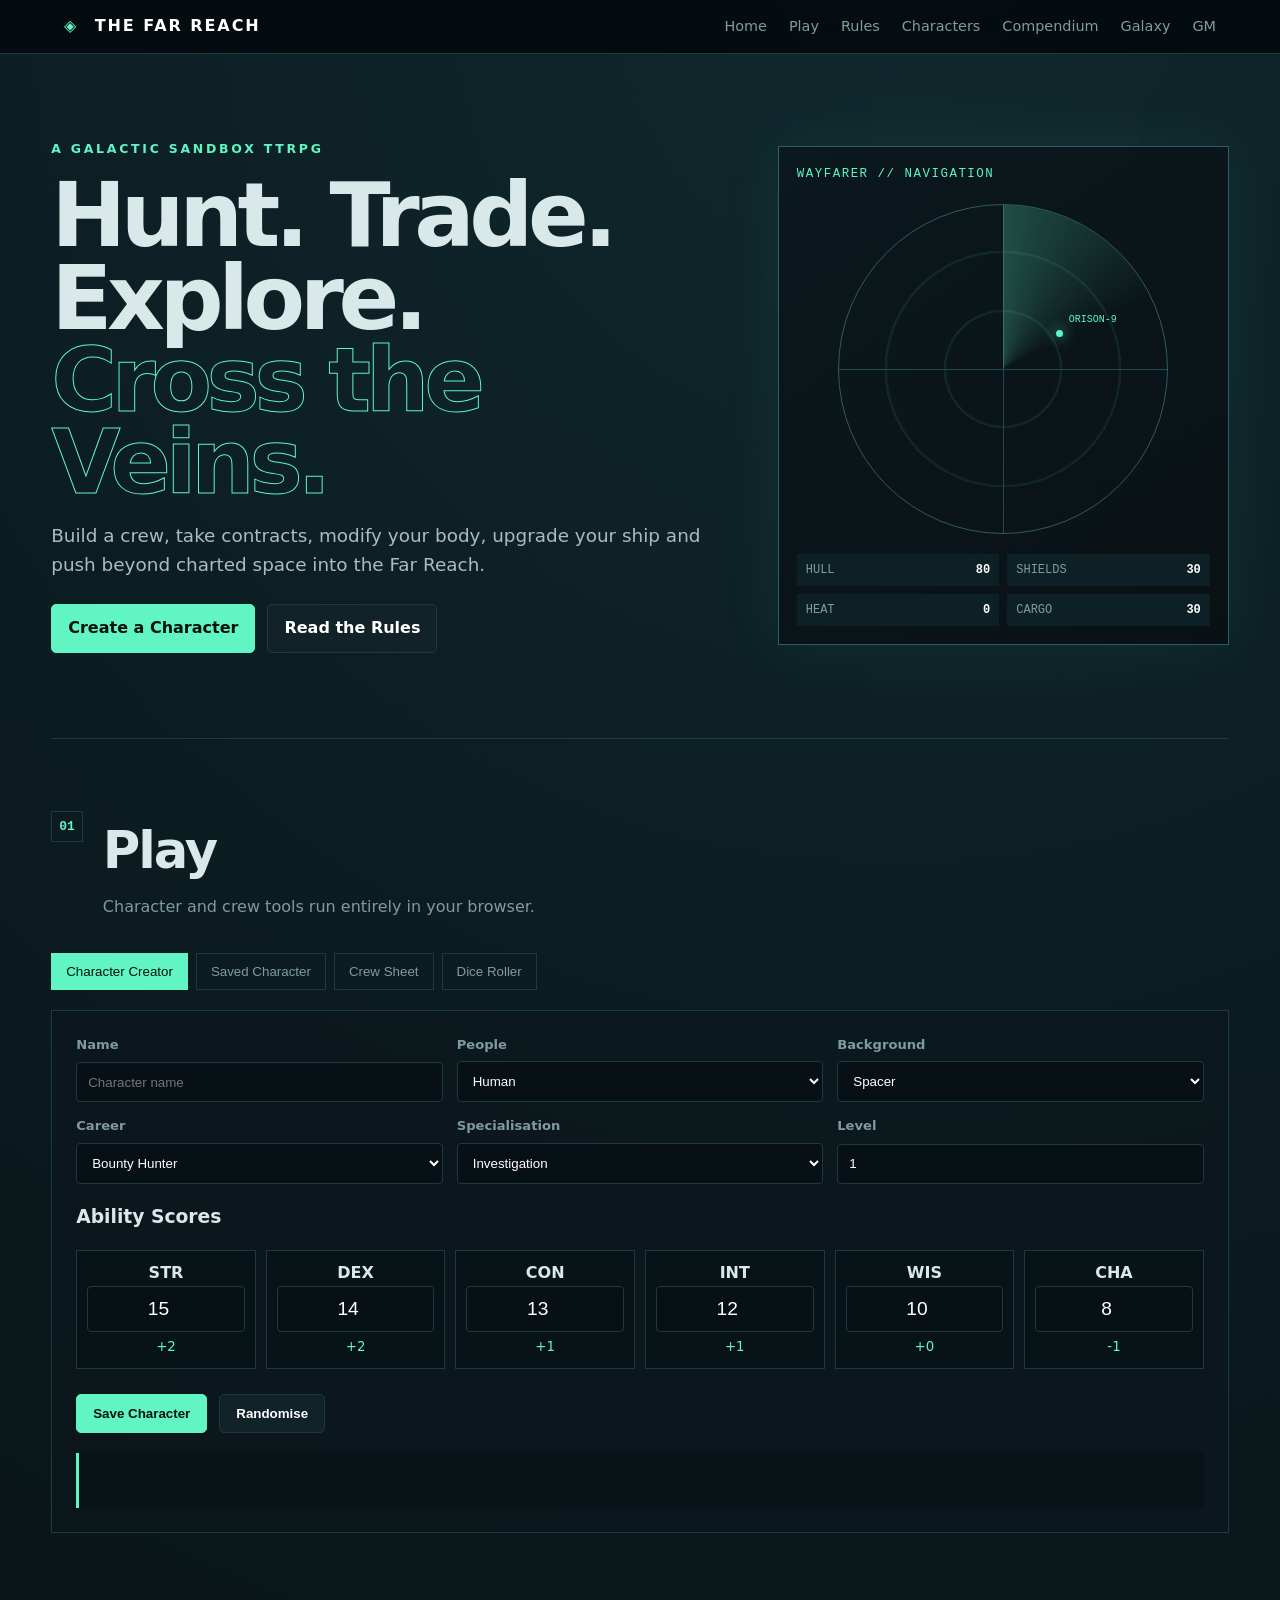
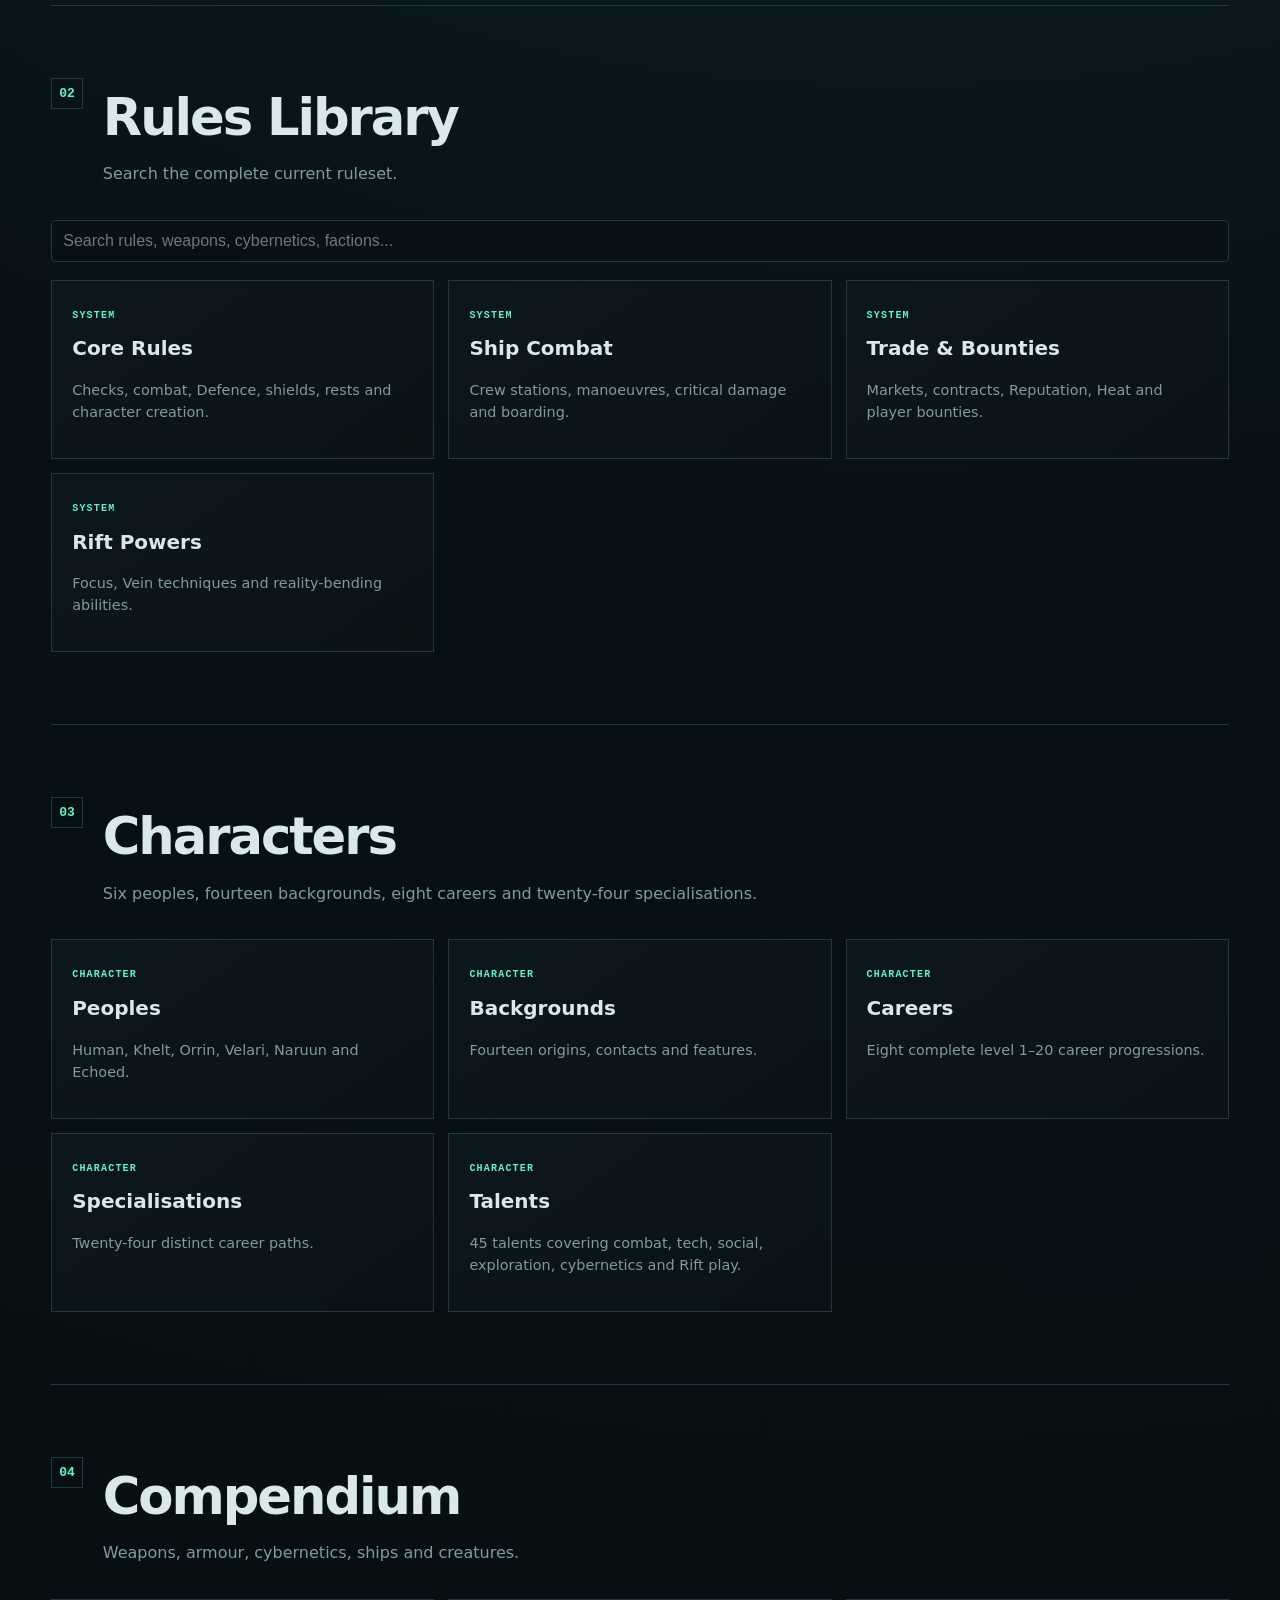
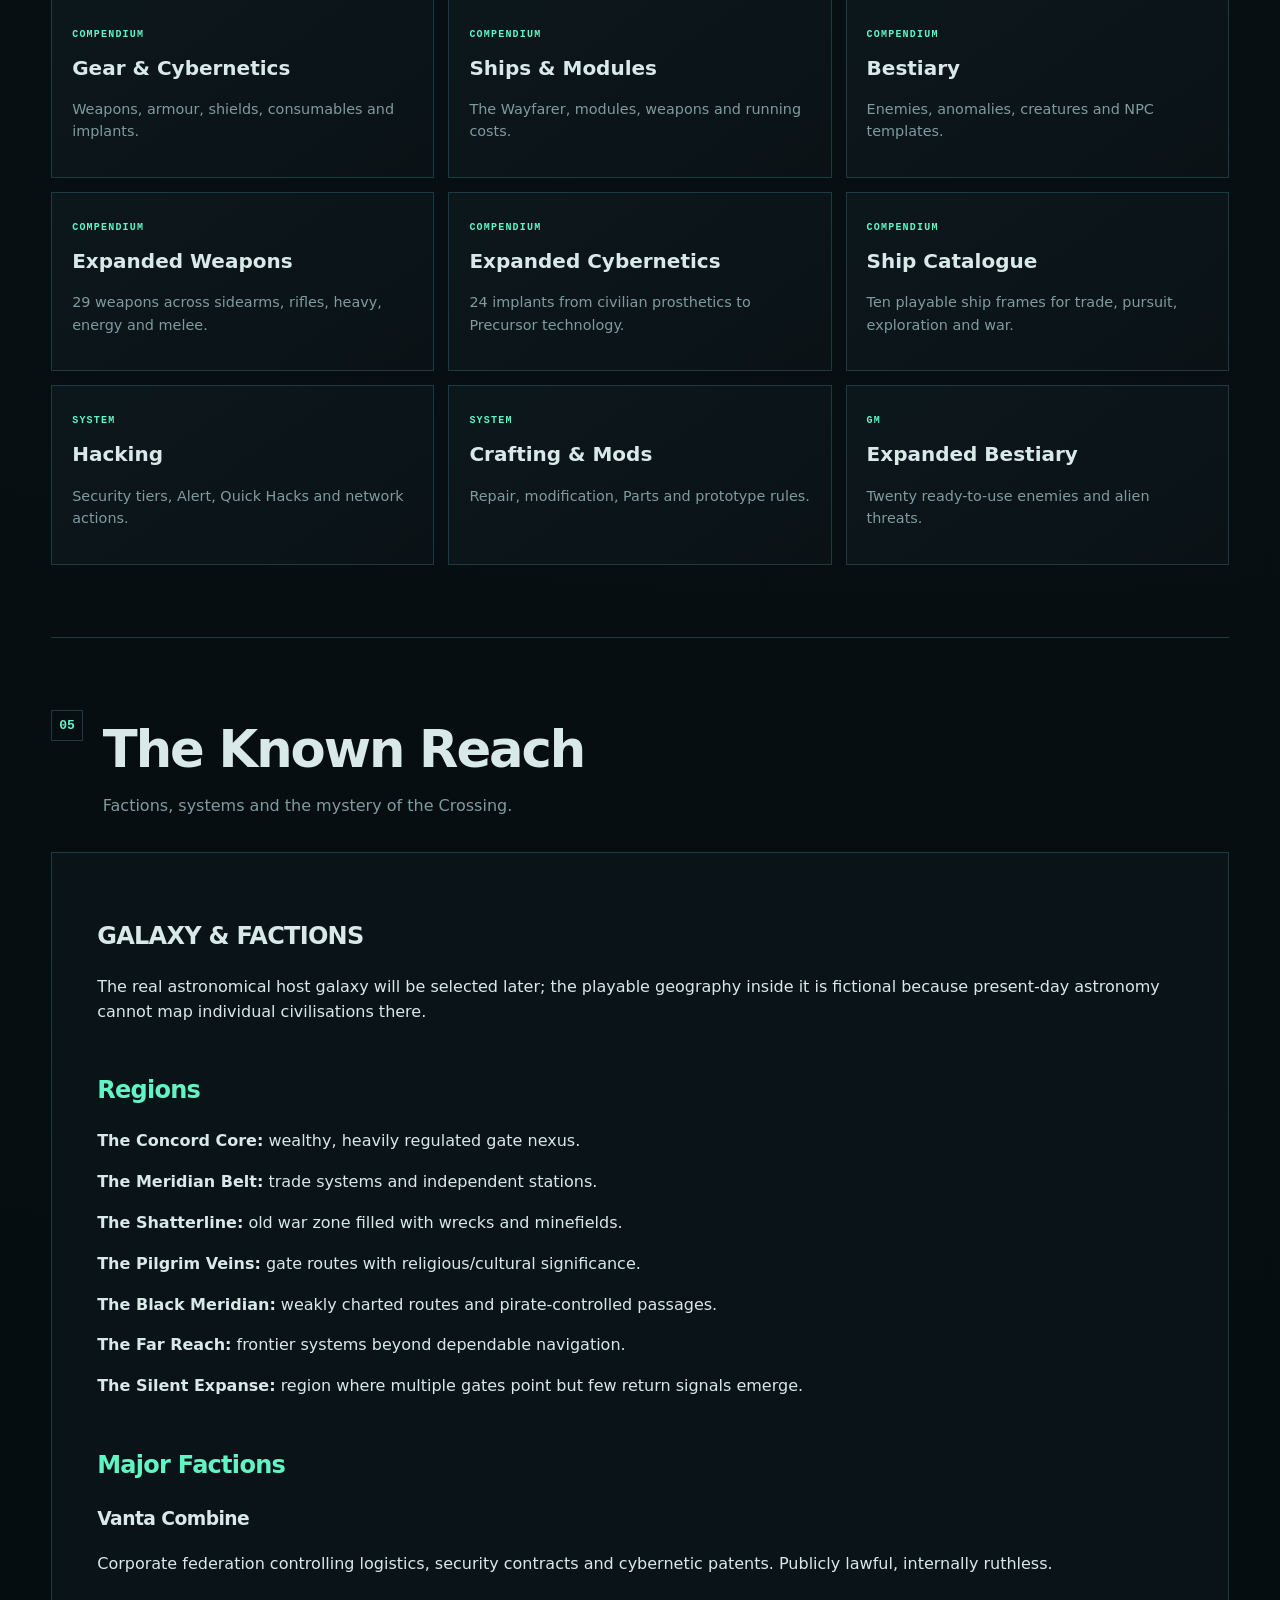
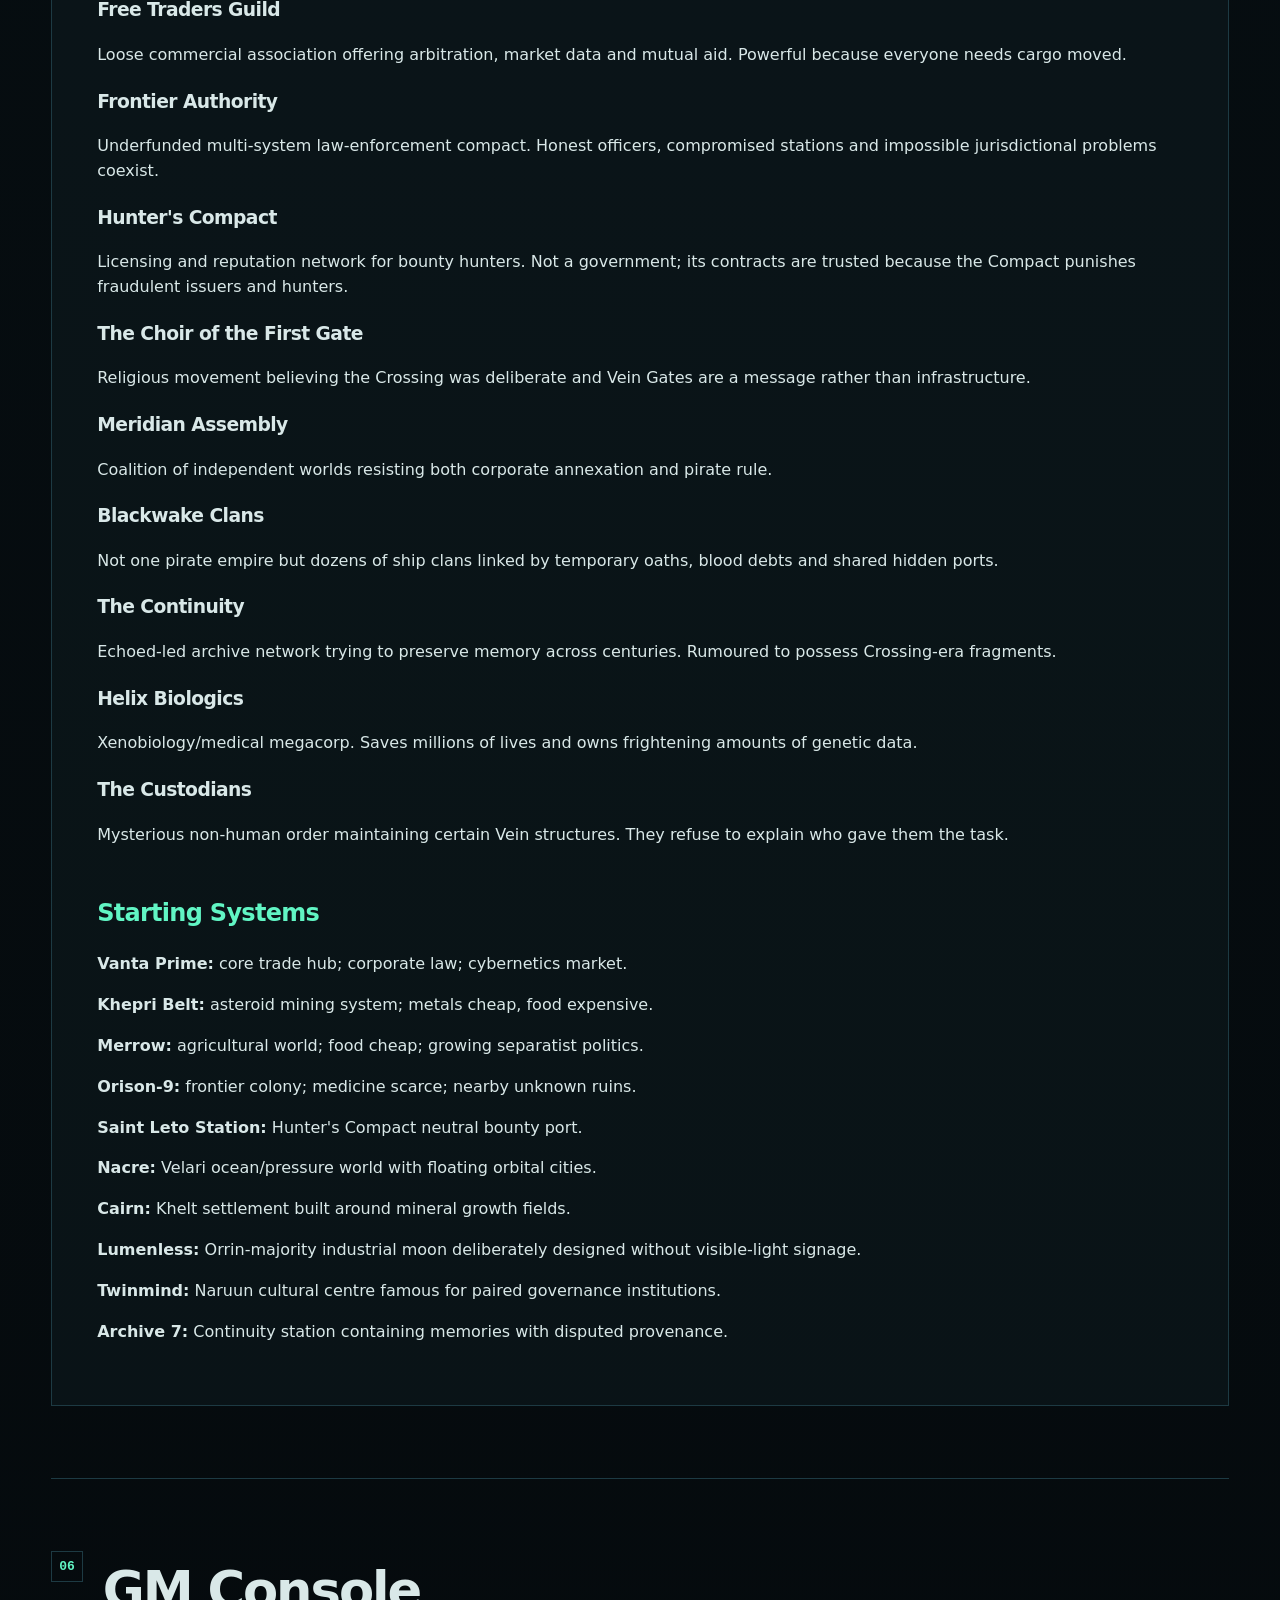
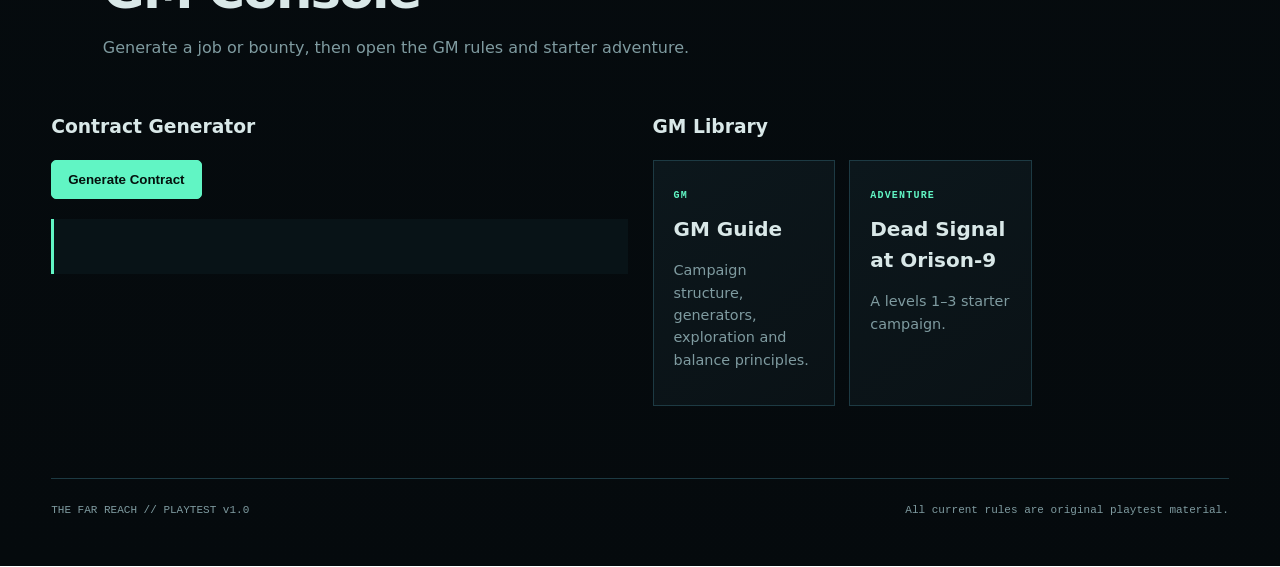
==== commit b8b6f17c: "Add files via upload" ====
--- a/index.html
+++ b/index.html
@@ -1,269 +1,76 @@
 <!doctype html>
 <html lang="en">
 <head>
-  <meta charset="utf-8">
-  <meta name="viewport" content="width=device-width,initial-scale=1">
-  <meta name="description" content="The Far Reach — a 5e-compatible galactic tabletop roleplaying game of ships, bounties, trade, cybernetics and discovery.">
-  <title>The Far Reach — Galactic TTRPG</title>
-  <link rel="stylesheet" href="styles.css">
+<meta charset="utf-8"><meta name="viewport" content="width=device-width,initial-scale=1">
+<title>The Far Reach — Galactic TTRPG</title>
+<meta name="description" content="The Far Reach: a galactic sandbox TTRPG of bounty hunters, traders, explorers, cybernetics and ships.">
+<link rel="stylesheet" href="styles.css">
 </head>
 <body>
-<header>
-  <a class="brand" href="#top"><b>✦ THE FAR REACH</b><small>GALACTIC TTRPG</small></a>
-  <button class="nav-toggle" id="navToggle" aria-label="Toggle navigation">☰</button>
+<header class="topbar">
+  <a class="brand" href="#home"><span class="sigil">◈</span> THE FAR REACH</a>
+  <button id="navToggle" aria-label="Toggle navigation">☰</button>
   <nav id="nav">
-    <a href="#lore">Lore</a>
-    <a href="#rules">Rules</a>
-    <a href="#peoples">Peoples</a>
-    <a href="#careers">Careers</a>
-    <a href="#cyber">Cybernetics</a>
-    <a href="#ships">Ships</a>
-    <a href="#bounties">Bounties</a>
-    <a href="#trade">Trade</a>
-    <a href="#creator">Creator</a>
+    <a href="#home">Home</a><a href="#play">Play</a><a href="#rules">Rules</a>
+    <a href="#characters">Characters</a><a href="#compendium">Compendium</a>
+    <a href="#galaxy">Galaxy</a><a href="#gm">GM</a>
   </nav>
-  <button class="search-btn" id="searchOpen">⌕ Search</button>
 </header>
 
-<div class="search-overlay" id="searchOverlay" hidden>
-  <div class="search-panel">
-    <button class="close" id="searchClose">×</button>
-    <p class="eyebrow">COMPENDIUM SEARCH</p>
-    <h2>Search The Far Reach</h2>
-    <input id="searchInput" type="search" placeholder="Try Khelt, bounty, cybernetics, Vein Gates...">
-    <div id="searchResults" class="search-results"></div>
-  </div>
-</div>
+<main>
+<section id="home" class="hero">
+ <div class="hero-copy">
+   <div class="eyebrow">A GALACTIC SANDBOX TTRPG</div>
+   <h1>Hunt. Trade. Explore.<br><span>Cross the Veins.</span></h1>
+   <p>Build a crew, take contracts, modify your body, upgrade your ship and push beyond charted space into the Far Reach.</p>
+   <div class="cta"><a class="button primary" href="#play">Create a Character</a><a class="button" href="#rules">Read the Rules</a></div>
+ </div>
+ <div class="console">
+  <div class="console-head">WAYFARER // NAVIGATION</div>
+  <div class="radar"><div class="sweep"></div><i></i><b>ORISON-9</b></div>
+  <div class="console-grid"><span>HULL <strong>80</strong></span><span>SHIELDS <strong>30</strong></span><span>HEAT <strong>0</strong></span><span>CARGO <strong>30</strong></span></div>
+ </div>
+</section>
 
-<main id="top">
-  <section class="hero">
-    <div class="hero-copy">
-      <p class="eyebrow">A 5E-COMPATIBLE GALACTIC TTRPG</p>
-      <h1>Your ship.<br>Your crew.<br><em>Your galaxy.</em></h1>
-      <p>Hunt bounties, trade between distant worlds, salvage forgotten technology, augment your body and build a reputation across a galaxy humanity was never meant to reach.</p>
-      <div class="hero-buttons">
-        <a class="btn" href="#creator">CREATE A CHARACTER</a>
-        <a class="btn alt" href="#lore">ENTER THE FAR REACH</a>
-      </div>
-      <div class="hero-tags">
-        <span>BOUNTY HUNTING</span><span>SHIP OWNERSHIP</span><span>GALACTIC TRADE</span><span>CYBERNETICS</span><span>EXPLORATION</span>
-      </div>
-    </div>
-    <div class="hero-orbit" aria-hidden="true">
-      <div class="planet"></div><i></i><i></i><i></i>
-    </div>
-  </section>
+<section id="play" class="panel">
+ <div class="section-head"><span>01</span><div><h2>Play</h2><p>Character and crew tools run entirely in your browser.</p></div></div>
+ <div class="tabs"><button class="tab active" data-tool="creator">Character Creator</button><button class="tab" data-tool="sheet">Saved Character</button><button class="tab" data-tool="crew">Crew Sheet</button><button class="tab" data-tool="dice">Dice Roller</button></div>
+ <div id="creator" class="tool active">
+   <div class="form-grid">
+    <label>Name<input id="charName" placeholder="Character name"></label>
+    <label>People<select id="people"></select></label>
+    <label>Background<select id="background"></select></label>
+    <label>Career<select id="career"></select></label>
+    <label>Specialisation<select id="spec"></select></label>
+    <label>Level<input id="level" type="number" min="1" max="20" value="1"></label>
+   </div>
+   <h3>Ability Scores</h3><div id="abilities" class="ability-grid"></div>
+   <div class="tool-actions"><button class="button primary" id="saveChar">Save Character</button><button class="button" id="randomChar">Randomise</button></div>
+   <div id="charSummary" class="output"></div>
+ </div>
+ <div id="sheet" class="tool"><div id="savedSheet" class="output">No character saved yet.</div></div>
+ <div id="crew" class="tool">
+   <div class="form-grid"><label>Crew Name<input id="crewName" placeholder="Wayward Company"></label><label>Credits<input id="credits" type="number" value="2500"></label><label>Heat<input id="heat" type="number" min="0" max="100" value="0"></label><label>Ship<select id="ship"><option>Wayfarer Light Freighter</option><option>Needle Interceptor</option><option>Atlas Hauler</option></select></label></div>
+   <label>Contacts / Cargo / Debts<textarea id="crewNotes" rows="6"></textarea></label>
+   <div class="tool-actions"><button class="button primary" id="saveCrew">Save Crew</button></div><div id="crewOutput" class="output"></div>
+ </div>
+ <div id="dice" class="tool"><div class="dice-row"><select id="die"><option>d20</option><option>d12</option><option>d10</option><option>d8</option><option>d6</option><option>d4</option></select><input id="diceCount" type="number" value="1" min="1" max="20"><input id="diceMod" type="number" value="0"><button class="button primary" id="roll">Roll</button></div><div id="diceResult" class="dice-result">—</div></div>
+</section>
 
-  <section id="start">
-    <p class="eyebrow">THE CAMPAIGN LOOP</p>
-    <h2>Choose what kind of crew you become.</h2>
-    <div class="grid path-grid">
-      <article><span>⚔</span><h3>Bounty Hunters</h3><p>Track fugitives, break criminal networks and compete with rival hunters for contracts.</p></article>
-      <article><span>◇</span><h3>Traders</h3><p>Move cargo between worlds, read local markets and decide who profits when systems fall into crisis.</p></article>
-      <article><span>⬡</span><h3>Ship Crew</h3><p>Own a vessel together and shape it with weapons, cargo holds, workshops, cells and illegal modules.</p></article>
-      <article><span>✦</span><h3>Explorers</h3><p>Chart lost systems, salvage ruins and uncover why humanity was brought to this galaxy.</p></article>
-    </div>
-  </section>
+<section id="rules" class="panel"><div class="section-head"><span>02</span><div><h2>Rules Library</h2><p>Search the complete current ruleset.</p></div></div><input id="search" class="search" placeholder="Search rules, weapons, cybernetics, factions..."><div id="searchResults"></div><div class="cards" id="rulesCards"></div></section>
 
-  <section id="lore" class="feature-section" data-search="lore crossing earth humanity vein gates far reach galaxy history">
-    <div class="section-head">
-      <div><p class="eyebrow">SETTING LORE</p><h2>The Crossing</h2></div>
-      <span class="status">FOUNDATIONAL LORE</span>
-    </div>
-    <div class="two-col">
-      <div>
-        <p class="lead">Humanity did not conquer this galaxy. Humanity arrived late.</p>
-        <p>Thousands of years ago, colony vessels carrying humans appeared in a galaxy unimaginably distant from the Milky Way. The event became known as <strong>The Crossing</strong>.</p>
-        <p>No surviving record explains who transported the ships, what technology was used or why humanity was chosen. No civilisation has successfully recreated the journey.</p>
-        <p>Earth became history, then legend, then argument. Some humans consider it humanity's birthplace. Some believe it was a paradise. Others teach that humanity was exiled from it.</p>
-      </div>
-      <div class="timeline">
-        <div><b>THE CROSSING</b><span>Human vessels appear without warning.</span></div>
-        <div><b>THE SCATTERING</b><span>Human communities spread through established alien space.</span></div>
-        <div><b>THE VEIN AGE</b><span>Ancient gate routes become the arteries of civilisation.</span></div>
-        <div><b>NOW</b><span>Crews push beyond reliable routes into the Far Reach.</span></div>
-      </div>
-    </div>
-    <details>
-      <summary>What are the Vein Gates?</summary>
-      <p>Vein Gates are ancient transit structures connecting distant regions of the galaxy. Modern civilisations know how to operate many of them, but not how they were originally constructed. The farther a vessel travels from established space, the more incomplete, unstable or unknown the network becomes.</p>
-    </details>
-    <details>
-      <summary>What is the Far Reach?</summary>
-      <p>The Far Reach is the frontier beyond dependable routes: unclaimed systems, pirate domains, corporate colonies, independent stations, lost ships, alien ruins and civilisations that have never entered the wider galactic order.</p>
-    </details>
-  </section>
+<section id="characters" class="panel"><div class="section-head"><span>03</span><div><h2>Characters</h2><p>Six peoples, fourteen backgrounds, eight careers and twenty-four specialisations.</p></div></div><div class="cards" id="characterCards"></div></section>
 
-  <section id="rules" data-search="rules d20 5e checks ability proficiency advantage defence hit points action bonus reaction saving throws">
-    <p class="eyebrow">CORE SYSTEM</p>
-    <h2>Familiar rules. A new frontier.</h2>
-    <p class="lead">If your table knows 5e-style play, The Far Reach should feel immediately familiar while the setting, careers, peoples, technology, ships and adventures remain our own.</p>
-    <div class="rules-grid">
-      <article><b>d20 CHECK</b><strong>d20 + Ability + Proficiency</strong><p>Roll against a Difficulty set by the GM.</p></article>
-      <article><b>DEFENCE</b><strong>10 + armour + modifiers</strong><p>Attacks meet or beat Defence to hit.</p></article>
-      <article><b>TURN</b><strong>Move + Action + Bonus Action</strong><p>Reactions occur when their trigger is met.</p></article>
-      <article><b>ADVANTAGE</b><strong>Roll 2d20, keep one</strong><p>Advantage keeps the higher; disadvantage the lower.</p></article>
-    </div>
-    <div class="chips"><b>Strength</b><b>Dexterity</b><b>Constitution</b><b>Intelligence</b><b>Wisdom</b><b>Charisma</b><b>Levels 1–20</b><b>Saving Throws</b></div>
-    <div class="legal-note"><strong>Design note:</strong> The site describes our own 5e-compatible mechanics and original content rather than reproducing D&D book text.</div>
-  </section>
+<section id="compendium" class="panel"><div class="section-head"><span>04</span><div><h2>Compendium</h2><p>Weapons, armour, cybernetics, ships and creatures.</p></div></div><div class="cards" id="compendiumCards"></div></section>
 
-  <section id="peoples" data-search="races peoples human khelt orrin velari naruun echoed species ancestry">
-    <div class="section-head"><div><p class="eyebrow">PLAYABLE PEOPLES</p><h2>Six origins. Six ways to experience reality.</h2></div><span class="status">V0.2 DRAFT</span></div>
-    <div class="card-tabs" id="peopleTabs"></div>
-    <div class="detail-card" id="peopleDetail"></div>
-  </section>
+<section id="galaxy" class="panel"><div class="section-head"><span>05</span><div><h2>The Known Reach</h2><p>Factions, systems and the mystery of the Crossing.</p></div></div><div id="galaxyContent" class="article"></div></section>
 
-  <section id="careers" data-search="classes careers bounty hunter voidrunner vanguard gearwright xenobiologist envoy riftborn subclasses">
-    <p class="eyebrow">CAREERS</p>
-    <h2>What do you do when nobody owns the stars?</h2>
-    <div class="career-list" id="careerList"></div>
-  </section>
-
-  <section id="cyber" data-search="cybernetics implants augmentation ocular neural arms torso legs dermal military restricted prototype precursor">
-    <div class="section-head"><div><p class="eyebrow">BODY MODIFICATION</p><h2>Cybernetics</h2></div><span class="status warning">LEGALITY VARIES BY SYSTEM</span></div>
-    <p class="lead">Cybernetics are progression, equipment and identity. Characters can replace, reinforce or expand parts of their bodies, but powerful augmentation has costs beyond credits.</p>
-    <div class="slot-row"><span>NEURAL</span><span>OCULAR</span><span>ARMS</span><span>TORSO</span><span>LEGS</span><span>DERMAL</span></div>
-    <div class="filter-row" id="cyberFilters">
-      <button class="active" data-filter="all">All</button>
-      <button data-filter="Civilian">Civilian</button>
-      <button data-filter="Professional">Professional</button>
-      <button data-filter="Military">Military</button>
-      <button data-filter="Restricted">Restricted</button>
-      <button data-filter="Prototype">Prototype</button>
-      <button data-filter="Precursor">Precursor</button>
-    </div>
-    <div class="grid" id="cyberGrid"></div>
-    <div class="consequence-box">
-      <h3>Augmentation has consequences</h3>
-      <p>Illegal implants can trigger security alerts. Military hardware may require licences. EMP effects can threaten exposed systems. Corporate implants can carry proprietary locks. Species compatibility matters. Black-market modifications may contain stolen identifiers—or unknown software.</p>
-    </div>
-  </section>
-
-  <section id="ships" data-search="ships hull shields armour thrust signature power cargo crew modules weapons freighter starship upgrade">
-    <p class="eyebrow">YOUR SECOND CHARACTER</p>
-    <h2>The ship belongs to the whole crew.</h2>
-    <div class="ship-console">
-      <div class="ship-main">
-        <div class="ship-title"><div><small>STARTING FRAME</small><h3>Wayfarer Light Freighter</h3></div><span>CLASS: CIVILIAN / MODULAR</span></div>
-        <div class="ship-stats">
-          <div><small>HULL</small><strong>82</strong><meter min="0" max="100" value="82"></meter></div>
-          <div><small>SHIELDS</small><strong>40</strong><meter min="0" max="100" value="40"></meter></div>
-          <div><small>ARMOUR</small><strong>14</strong></div>
-          <div><small>THRUST</small><strong>6</strong></div>
-          <div><small>SIGNATURE</small><strong>3</strong></div>
-          <div><small>POWER</small><strong>7 / 10</strong></div>
-        </div>
-      </div>
-      <div class="ship-side">
-        <h4>MODULES</h4>
-        <label><input type="checkbox" checked> Cargo Bay</label>
-        <label><input type="checkbox" checked> Basic Scanner</label>
-        <label><input type="checkbox"> Holding Cells</label>
-        <label><input type="checkbox"> Workshop</label>
-        <label><input type="checkbox"> Smuggler Compartments</label>
-        <label><input type="checkbox"> Medical Bay</label>
-        <p class="micro">The final ship builder will calculate mass, power use, cost, crew needs and combat statistics.</p>
-      </div>
-    </div>
-    <div class="grid compact-grid">
-      <article><h3>Weapons</h3><p>Pulse cannons, rail weapons, missiles, boarding systems and stranger alien technologies.</p></article>
-      <article><h3>Utility</h3><p>Scanners, mining rigs, tractor systems, drones, repair arms and scientific equipment.</p></article>
-      <article><h3>Interior</h3><p>Cells, cargo bays, workshops, medical facilities, living quarters and hidden compartments.</p></article>
-      <article><h3>Drive Systems</h3><p>Improve thrust, range, gate compatibility, stealth and emergency manoeuvres.</p></article>
-    </div>
-  </section>
-
-  <section id="bounties" data-search="bounty hunters contracts wanted alive dead crimes reward faction danger rating reputation">
-    <p class="eyebrow">BOUNTY NETWORK</p>
-    <h2>Everyone has a price. Eventually, so will you.</h2>
-    <div class="bounty-board" id="bountyBoard"></div>
-    <div class="rep-track">
-      <div><small>CREW HEAT</small><strong id="heatValue">0</strong></div>
-      <input id="heatSlider" type="range" min="0" max="100" value="0">
-      <p id="heatText">Unknown crew. Nobody important is looking for you.</p>
-    </div>
-  </section>
-
-  <section id="trade" data-search="trade cargo economy market credits buy sell mining agriculture medicine luxury weapons smuggling">
-    <p class="eyebrow">GALACTIC ECONOMY</p>
-    <h2>Profit is a route, not a number.</h2>
-    <p class="lead">Different worlds produce and demand different goods. The crew can make legitimate money, exploit shortages, smuggle restricted cargo or use trade as the reason an adventure begins.</p>
-    <div class="trade-sim">
-      <div>
-        <label>BUY AT
-          <select id="buyWorld">
-            <option value="mining">Khepri Belt — Mining System</option>
-            <option value="agri">Merrow — Agricultural World</option>
-            <option value="core">Vanta Prime — Core Trade Hub</option>
-          </select>
-        </label>
-        <label>SELL AT
-          <select id="sellWorld">
-            <option value="agri">Merrow — Agricultural World</option>
-            <option value="mining">Khepri Belt — Mining System</option>
-            <option value="frontier">Orison-9 — Frontier Colony</option>
-          </select>
-        </label>
-      </div>
-      <div class="market-table" id="marketTable"></div>
-    </div>
-  </section>
-
-  <section id="creator" data-search="character creator builder people career background ability stats cybernetic character sheet">
-    <div class="section-head"><div><p class="eyebrow">CHARACTER CREATOR — ALPHA</p><h2>Build a traveller of the Far Reach.</h2></div><span class="status">INTERACTIVE</span></div>
-    <div class="creator">
-      <div class="creator-form">
-        <label>Character Name<input id="charName" placeholder="Enter a name"></label>
-        <label>People<select id="charPeople"></select></label>
-        <label>Career<select id="charCareer"></select></label>
-        <label>Background
-          <select id="charBackground">
-            <option>Spacer</option><option>Colonist</option><option>Stationborn</option><option>Corporate Defector</option><option>Frontier Drifter</option><option>Academic</option><option>Former Criminal</option>
-          </select>
-        </label>
-        <h3>Ability Scores</h3>
-        <p class="micro">V0.2 uses a standard-array draft: 15, 14, 13, 12, 10, 8. Full drag/drop assignment comes next.</p>
-        <div class="ability-grid">
-          <label>STR<input type="number" class="ability" data-ability="STR" value="12" min="1" max="20"></label>
-          <label>DEX<input type="number" class="ability" data-ability="DEX" value="15" min="1" max="20"></label>
-          <label>CON<input type="number" class="ability" data-ability="CON" value="13" min="1" max="20"></label>
-          <label>INT<input type="number" class="ability" data-ability="INT" value="14" min="1" max="20"></label>
-          <label>WIS<input type="number" class="ability" data-ability="WIS" value="10" min="1" max="20"></label>
-          <label>CHA<input type="number" class="ability" data-ability="CHA" value="8" min="1" max="20"></label>
-        </div>
-      </div>
-      <div class="sheet-preview">
-        <small>LIVE CHARACTER PREVIEW</small>
-        <h3 id="sheetName">Unnamed Traveller</h3>
-        <p><span id="sheetPeople">Human</span> • <span id="sheetCareer">Bounty Hunter</span> • <span id="sheetBackground">Spacer</span></p>
-        <div class="sheet-stats" id="sheetStats"></div>
-        <hr>
-        <h4>Starting Identity</h4>
-        <p id="sheetIdentity"></p>
-        <button class="btn mini" id="saveCharacter">SAVE TO THIS BROWSER</button>
-        <p class="micro" id="saveStatus"></p>
-      </div>
-    </div>
-  </section>
-
-  <section class="galaxy" data-search="galaxy exploration map systems ancient ruins precursor">
-    <p class="eyebrow">THE GALAXY</p>
-    <h2>The map should become part of the game.</h2>
-    <p>Our next major world-building pass can turn this into named regions, systems, factions and clickable locations. Each system can hold markets, bounties, laws, rumours and adventure hooks.</p>
-    <div class="orb">✦<i></i><i></i><i></i><i></i></div>
-  </section>
-
-  <section>
-    <p class="eyebrow">TABLE TOOL</p>
-    <h2>Dice Roller</h2>
-    <div id="dice" class="dice"></div>
-    <div class="result"><span id="label">Choose a die</span><strong id="result">—</strong></div>
-  </section>
+<section id="gm" class="panel"><div class="section-head"><span>06</span><div><h2>GM Console</h2><p>Generate a job or bounty, then open the GM rules and starter adventure.</p></div></div>
+ <div class="gm-grid"><div><h3>Contract Generator</h3><button class="button primary" id="genJob">Generate Contract</button><div id="jobOutput" class="output"></div></div><div><h3>GM Library</h3><div class="cards" id="gmCards"></div></div></div>
+</section>
 </main>
 
-<footer><b>✦ THE FAR REACH</b><span>A living galactic TTRPG • Version 0.2</span><a href="#top">BACK TO TOP ↑</a></footer>
-<div class="toast" id="toast"></div>
-<script src="script.js"></script>
-</body>
-</html>
+<dialog id="reader"><button class="close" id="closeReader">×</button><article id="readerBody"></article></dialog>
+<footer><span>THE FAR REACH // PLAYTEST v1.0</span><span>All current rules are original playtest material.</span></footer>
+<script src="data.js"></script><script src="script.js"></script>
+</body></html>
--- a/styles.css
+++ b/styles.css
@@ -1,37 +1,13 @@
-:root{
---bg:#070912;--panel:#101421;--panel2:#151b2b;--ink:#e8edf4;--muted:#97a1b4;
---cyan:#6ee7e7;--cyan2:#40b9c5;--gold:#d5b66b;--red:#ef6b76;--line:#ffffff16;
-}
-*{box-sizing:border-box}html{scroll-behavior:smooth;scroll-padding-top:90px}
-body{margin:0;background:radial-gradient(circle at 75% 8%,#182044 0,transparent 27%),radial-gradient(circle at 10% 55%,#102b31 0,transparent 22%),var(--bg);color:var(--ink);font:16px/1.7 system-ui,-apple-system,Segoe UI,sans-serif}
-body:before{content:"";position:fixed;inset:0;pointer-events:none;background-image:radial-gradient(#fff 1px,transparent 1px);background-size:90px 90px;opacity:.065;z-index:-1}
-a{color:inherit;text-decoration:none}button,input,select{font:inherit}
-header{position:sticky;top:0;z-index:20;display:flex;justify-content:space-between;align-items:center;gap:25px;padding:15px 4vw;background:#070912ee;border-bottom:1px solid var(--line);backdrop-filter:blur(14px)}
-.brand{display:flex;flex-direction:column;line-height:1.2;white-space:nowrap}.brand b,.eyebrow{letter-spacing:.19em;color:var(--cyan)}.brand small{font-size:9px;letter-spacing:.24em;color:var(--muted);margin-top:3px}
-nav{display:flex;gap:18px;align-items:center;flex:1;justify-content:center}nav a{font-size:12px;color:var(--muted);transition:.2s}nav a:hover{color:var(--cyan)}
-.nav-toggle{display:none}.search-btn,.nav-toggle{background:transparent;border:1px solid var(--line);color:var(--ink);padding:8px 12px;cursor:pointer}
-main{max-width:1240px;margin:auto}.hero{min-height:84vh;display:grid;grid-template-columns:1.3fr .7fr;align-items:center;padding:8vw 5vw 6vw;border-top:0}
-.hero-copy{position:relative;z-index:2}.hero h1{font:700 clamp(55px,8vw,112px)/.9 Georgia,serif;margin:20px 0;max-width:900px;letter-spacing:-.045em}.hero em{color:var(--cyan);font-style:normal;text-shadow:0 0 28px #6ee7e733}.hero-copy>p:not(.eyebrow){max-width:680px;font-size:20px;color:var(--muted)}
-.hero-buttons{display:flex;flex-wrap:wrap;gap:8px}.hero-tags{display:flex;flex-wrap:wrap;gap:8px;margin-top:35px}.hero-tags span{font-size:9px;letter-spacing:.15em;color:var(--muted);border:1px solid var(--line);padding:6px 9px}
-.hero-orbit{height:410px;position:relative;display:grid;place-items:center}.planet{width:210px;height:210px;border-radius:50%;background:radial-gradient(circle at 30% 25%,#75ebea,#1a6776 28%,#132641 55%,#070912 80%);box-shadow:0 0 90px #6ee7e72b}
-.hero-orbit:before,.hero-orbit:after{content:"";position:absolute;width:330px;height:130px;border:1px solid #6ee7e74d;border-radius:50%;transform:rotate(-22deg)}.hero-orbit:after{width:390px;height:170px;opacity:.45}.hero-orbit i{position:absolute;width:8px;height:8px;border-radius:50%;background:var(--gold)}.hero-orbit i:nth-of-type(1){transform:translate(150px,-40px)}.hero-orbit i:nth-of-type(2){transform:translate(-115px,85px)}.hero-orbit i:nth-of-type(3){transform:translate(75px,135px)}
-.btn{display:inline-block;margin-top:22px;padding:13px 20px;border:1px solid var(--cyan);background:var(--cyan);color:#071014;font-weight:800;font-size:11px;letter-spacing:.11em;cursor:pointer}.btn.alt{background:transparent;color:var(--ink)}.btn.mini{margin-top:10px;padding:9px 12px}
-section{padding:88px 5vw;border-top:1px solid #ffffff10}h2{font:600 clamp(36px,5vw,62px)/1.1 Georgia,serif;margin:10px 0 35px;letter-spacing:-.025em}h3{font:600 24px Georgia,serif;margin:10px 0}h4{letter-spacing:.1em}p{color:var(--muted)}strong{color:var(--ink)}.lead{font-size:19px;max-width:850px}.micro{font-size:12px}.section-head{display:flex;justify-content:space-between;gap:20px;align-items:flex-start}.status{border:1px solid #6ee7e744;color:var(--cyan);padding:6px 10px;font-size:9px;letter-spacing:.13em;white-space:nowrap}.status.warning{color:var(--gold);border-color:#d5b66b44}
-.grid{display:grid;grid-template-columns:repeat(auto-fit,minmax(220px,1fr));gap:14px}.grid article,.rules-grid article{background:linear-gradient(145deg,#121827,#0c101a);border:1px solid var(--line);padding:25px;min-height:170px;transition:.2s}.grid article:hover{transform:translateY(-3px);border-color:#6ee7e766}.grid article>span{font-size:30px;color:var(--gold)}
-.two-col{display:grid;grid-template-columns:1fr 1fr;gap:40px}.timeline{border-left:1px solid #6ee7e744;padding-left:25px}.timeline div{margin:0 0 28px;position:relative}.timeline div:before{content:"";position:absolute;width:9px;height:9px;border-radius:50%;background:var(--cyan);left:-30px;top:7px}.timeline b{display:block;color:var(--ink);letter-spacing:.12em;font-size:12px}.timeline span{color:var(--muted);font-size:14px}
-details{border-top:1px solid var(--line);padding:16px 0}summary{cursor:pointer;color:var(--ink);font-weight:700}
-.rules-grid{display:grid;grid-template-columns:repeat(4,1fr);gap:12px}.rules-grid b{display:block;font-size:10px;letter-spacing:.13em;color:var(--gold)}.rules-grid strong{display:block;font-size:18px;margin:8px 0}.rules-grid p{font-size:13px}.chips,.slot-row,.filter-row{display:flex;flex-wrap:wrap;gap:8px;margin-top:20px}.chips b,.slot-row span{padding:7px 11px;border:1px solid var(--line);font-size:11px;border-radius:18px}.legal-note,.consequence-box{margin-top:24px;background:#0e1421;border-left:3px solid var(--gold);padding:16px 20px;color:var(--muted)}
-.card-tabs{display:flex;flex-wrap:wrap;gap:8px;margin-bottom:14px}.card-tabs button,.filter-row button{background:#0f1420;color:var(--muted);border:1px solid var(--line);padding:9px 13px;cursor:pointer}.card-tabs button.active,.filter-row button.active{color:#071014;background:var(--cyan);border-color:var(--cyan);font-weight:800}
-.detail-card{background:linear-gradient(135deg,#111827,#0b101a);border:1px solid var(--line);padding:30px;min-height:270px}.detail-card .traits{display:grid;grid-template-columns:repeat(3,1fr);gap:12px;margin-top:20px}.trait{border-top:1px solid var(--line);padding-top:12px}.trait b{display:block;color:var(--gold);font-size:11px;letter-spacing:.1em}
-.career-list{display:grid;gap:10px}.career{border:1px solid var(--line);background:#0d121e}.career-head{display:grid;grid-template-columns:55px 1fr auto;align-items:center;gap:16px;padding:18px;cursor:pointer}.career-num{font:28px Georgia;color:var(--cyan)}.career-head small{color:var(--gold)}.career-body{display:none;padding:0 18px 20px 89px}.career.open .career-body{display:block}.paths{display:flex;flex-wrap:wrap;gap:8px}.paths span{border:1px solid var(--line);padding:6px 9px;font-size:11px;color:var(--muted)}
-.filter-row button{font-size:11px}.compact-grid article{min-height:140px}
-.ship-console{display:grid;grid-template-columns:1.45fr .55fr;background:linear-gradient(145deg,#0e1a24,#0b0f19);border:1px solid #6ee7e738}.ship-main,.ship-side{padding:25px}.ship-side{border-left:1px solid var(--line)}.ship-title{display:flex;justify-content:space-between;align-items:flex-start;border-bottom:1px solid var(--line);padding-bottom:15px}.ship-title h3{margin:4px 0}.ship-title>span{font-size:10px;color:var(--cyan);letter-spacing:.1em}.ship-stats{display:grid;grid-template-columns:repeat(3,1fr);gap:14px;padding-top:20px}.ship-stats div{background:#080d16;padding:14px}.ship-stats small{display:block;color:var(--muted)}.ship-stats strong{font-size:26px;color:var(--cyan)}meter{width:100%;accent-color:var(--cyan)}.ship-side label{display:block;color:var(--muted);padding:6px 0}
-.bounty-board{display:grid;grid-template-columns:repeat(3,1fr);gap:14px}.bounty{position:relative;background:linear-gradient(145deg,#141725,#0b0f18);border:1px solid var(--line);padding:22px;overflow:hidden}.bounty:before{content:"WANTED";position:absolute;right:-25px;top:17px;transform:rotate(35deg);font-size:10px;letter-spacing:.15em;color:#ef6b7680}.bounty .credits{font:600 29px Georgia;color:var(--gold)}.bounty .danger{color:var(--red)}.bounty dl{font-size:13px}.bounty dt{float:left;clear:left;width:90px;color:var(--muted)}.bounty dd{margin-left:95px;color:var(--ink)}.rep-track{margin-top:20px;padding:22px;border:1px solid var(--line);background:#0b101b}.rep-track>div{display:flex;justify-content:space-between}.rep-track strong{font-size:25px;color:var(--red)}.rep-track input{width:100%;accent-color:var(--red)}
-.trade-sim{display:grid;grid-template-columns:.65fr 1.35fr;gap:20px}.trade-sim>div:first-child{display:grid;gap:15px;align-content:start}.trade-sim label{color:var(--muted);font-size:11px;letter-spacing:.1em}.trade-sim select,.creator input,.creator select{display:block;width:100%;margin-top:6px;background:#0d1320;color:var(--ink);border:1px solid var(--line);padding:11px}.market-table{border:1px solid var(--line)}.market-row{display:grid;grid-template-columns:1.3fr repeat(3,.7fr);gap:8px;padding:12px 14px;border-bottom:1px solid var(--line);font-size:13px}.market-row.header{color:var(--muted);font-size:10px;letter-spacing:.1em}.profit{color:#7ee5a3}.loss{color:var(--red)}
-.creator{display:grid;grid-template-columns:1fr 1fr;gap:25px}.creator-form,.sheet-preview{background:#0c111c;border:1px solid var(--line);padding:25px}.creator-form>label{display:block;margin-bottom:13px;color:var(--muted);font-size:12px}.ability-grid{display:grid;grid-template-columns:repeat(3,1fr);gap:8px}.ability-grid label{font-size:10px;color:var(--muted)}.sheet-preview{background:linear-gradient(145deg,#111c29,#0a1019)}.sheet-preview h3{font-size:34px}.sheet-stats{display:grid;grid-template-columns:repeat(6,1fr);gap:5px;margin:20px 0}.stat{text-align:center;border:1px solid var(--line);padding:8px 3px}.stat b{display:block;font-size:10px;color:var(--muted)}.stat strong{font-size:22px}.stat small{display:block;color:var(--cyan)}
-.galaxy{position:relative;overflow:hidden}.orb{position:relative;margin:65px auto 0;width:280px;height:280px;border:1px solid #6ee7e755;border-radius:50%;display:grid;place-items:center;font-size:40px;color:var(--cyan);box-shadow:0 0 80px #6ee7e71c}.orb:before,.orb:after{content:"";position:absolute;border:1px solid #ffffff18;border-radius:50%;width:400px;height:170px;transform:rotate(22deg)}.orb:after{transform:rotate(-35deg);width:470px;height:150px}.orb i{position:absolute;width:10px;height:10px;background:var(--gold);border-radius:50%}.orb i:nth-child(1){transform:translate(90px,-60px)}.orb i:nth-child(2){transform:translate(-100px,40px)}.orb i:nth-child(3){transform:translate(30px,110px)}.orb i:nth-child(4){transform:translate(-40px,-125px)}
-.dice{display:flex;flex-wrap:wrap;gap:8px}.dice button{background:#121827;color:var(--ink);border:1px solid var(--line);padding:12px 18px;cursor:pointer}.dice button:hover{border-color:var(--cyan)}.result{margin-top:20px;display:flex;gap:20px;align-items:center}.result strong{font-size:50px;color:var(--cyan)}
-footer{padding:30px 5vw;border-top:1px solid var(--line);display:flex;justify-content:space-between;gap:15px;color:var(--cyan);letter-spacing:.1em;font-size:12px}footer span{color:var(--muted);letter-spacing:0}
-.search-overlay{position:fixed;inset:0;z-index:50;background:#03050bdc;backdrop-filter:blur(8px);padding:10vh 5vw}.search-panel{position:relative;max-width:780px;margin:auto;background:#0c111c;border:1px solid var(--line);padding:30px}.search-panel input{width:100%;background:#070b12;border:1px solid #6ee7e755;color:var(--ink);padding:14px;font-size:18px}.close{position:absolute;right:18px;top:15px;background:none;border:0;color:var(--ink);font-size:28px;cursor:pointer}.search-result{padding:12px 0;border-bottom:1px solid var(--line);cursor:pointer}.search-result b{color:var(--cyan)}.toast{position:fixed;right:20px;bottom:20px;background:#101827;border:1px solid #6ee7e744;color:var(--ink);padding:12px 16px;opacity:0;transform:translateY(10px);transition:.2s;z-index:60}.toast.show{opacity:1;transform:none}
-@media(max-width:950px){nav{display:none;position:absolute;top:66px;left:0;right:0;background:#080b13;padding:20px;flex-direction:column;align-items:flex-start}nav.open{display:flex}.nav-toggle{display:block}.search-btn{margin-left:auto}.hero{grid-template-columns:1fr}.hero-orbit{display:none}.rules-grid{grid-template-columns:repeat(2,1fr)}.bounty-board{grid-template-columns:1fr}.ship-console,.creator,.trade-sim,.two-col{grid-template-columns:1fr}.ship-side{border-left:0;border-top:1px solid var(--line)}}
-@media(max-width:650px){.hero{min-height:74vh}.hero h1{font-size:55px}section{padding:62px 6vw}.rules-grid,.detail-card .traits{grid-template-columns:1fr}.ship-stats{grid-template-columns:repeat(2,1fr)}.ability-grid{grid-template-columns:repeat(2,1fr)}.sheet-stats{grid-template-columns:repeat(3,1fr)}.section-head{display:block}.status{display:inline-block;margin-bottom:15px}.market-row{grid-template-columns:1.2fr .7fr .7fr}.market-row span:nth-child(4){display:none}footer{flex-direction:column}}
+
+:root{--bg:#071014;--panel:#0c171c;--panel2:#101f25;--line:#1d3a43;--text:#d9e8e8;--muted:#7f9ba0;--accent:#61f5c4;--hot:#f5bd61;--danger:#f56f61}
+*{box-sizing:border-box}html{scroll-behavior:smooth}body{margin:0;background:radial-gradient(circle at 70% 0,#10282d 0,#071014 32%,#050a0d 100%);color:var(--text);font-family:Inter,ui-sans-serif,system-ui,-apple-system,Segoe UI,sans-serif;line-height:1.55}
+body:before{content:"";position:fixed;inset:0;pointer-events:none;opacity:.18;background-image:linear-gradient(rgba(97,245,196,.04) 1px,transparent 1px),linear-gradient(90deg,rgba(97,245,196,.04) 1px,transparent 1px);background-size:44px 44px}
+.topbar{position:sticky;top:0;z-index:10;display:flex;align-items:center;justify-content:space-between;padding:14px clamp(18px,5vw,72px);background:rgba(5,10,13,.88);backdrop-filter:blur(14px);border-bottom:1px solid var(--line)}
+.brand{color:white;text-decoration:none;font-weight:900;letter-spacing:.12em}.sigil{color:var(--accent);margin-right:9px}nav{display:flex;gap:22px}nav a{color:var(--muted);text-decoration:none;font-size:.9rem}nav a:hover{color:var(--accent)}#navToggle{display:none;background:none;border:0;color:white;font-size:1.4rem}
+main{width:min(1200px,92vw);margin:auto}.hero{min-height:76vh;display:grid;grid-template-columns:1.2fr .8fr;gap:50px;align-items:center;padding:70px 0}.eyebrow{color:var(--accent);letter-spacing:.22em;font-size:.78rem;font-weight:800}.hero h1{font-size:clamp(3rem,7vw,6.8rem);line-height:.92;margin:.18em 0;letter-spacing:-.06em}.hero h1 span{color:transparent;-webkit-text-stroke:1px var(--accent)}.hero p{max-width:650px;color:#a9bdc0;font-size:1.15rem}.cta,.tool-actions{display:flex;gap:12px;flex-wrap:wrap;margin-top:25px}.button{border:1px solid var(--line);background:#112229;color:white;padding:11px 16px;border-radius:5px;text-decoration:none;cursor:pointer;font-weight:750}.button:hover{border-color:var(--accent)}.button.primary{background:var(--accent);color:#04100d;border-color:var(--accent)}
+.console{border:1px solid #2e5d66;background:linear-gradient(145deg,#0b181d,#0a1115);padding:18px;box-shadow:0 0 60px rgba(97,245,196,.07)}.console-head{font-family:monospace;color:var(--accent);font-size:.78rem;letter-spacing:.12em}.radar{width:min(330px,70vw);aspect-ratio:1;margin:20px auto;border:1px solid #315a61;border-radius:50%;position:relative;background:repeating-radial-gradient(circle,transparent 0 24%,rgba(97,245,196,.09) 25% 25.5%)}.radar:before,.radar:after{content:"";position:absolute;background:#24484f}.radar:before{width:1px;height:100%;left:50%}.radar:after{height:1px;width:100%;top:50%}.sweep{position:absolute;inset:0;border-radius:50%;background:conic-gradient(from 0deg,rgba(97,245,196,.25),transparent 18%);animation:spin 5s linear infinite}.radar i{position:absolute;width:7px;height:7px;background:var(--accent);border-radius:50%;left:66%;top:38%;box-shadow:0 0 14px var(--accent)}.radar b{position:absolute;left:70%;top:33%;font:10px monospace;color:var(--accent)}@keyframes spin{to{transform:rotate(360deg)}}.console-grid{display:grid;grid-template-columns:1fr 1fr;gap:8px;font:12px monospace}.console-grid span{padding:9px;background:#0d2025;color:var(--muted)}.console-grid strong{float:right;color:white}
+.panel{padding:72px 0;border-top:1px solid var(--line)}.section-head{display:flex;gap:20px;align-items:flex-start;margin-bottom:28px}.section-head>span{font:700 13px monospace;color:var(--accent);border:1px solid var(--line);padding:7px}.section-head h2{font-size:clamp(2rem,4vw,3.4rem);margin:0;letter-spacing:-.04em}.section-head p{margin:5px 0;color:var(--muted)}
+.tabs{display:flex;gap:8px;overflow:auto;margin-bottom:20px}.tab{background:none;border:1px solid var(--line);color:var(--muted);padding:10px 14px;cursor:pointer;white-space:nowrap}.tab.active{color:#04100d;background:var(--accent);border-color:var(--accent)}.tool{display:none;background:rgba(12,23,28,.8);border:1px solid var(--line);padding:24px}.tool.active{display:block}.form-grid{display:grid;grid-template-columns:repeat(3,1fr);gap:14px}.form-grid label,label{display:grid;gap:6px;color:var(--muted);font-size:.82rem;font-weight:700}input,select,textarea{width:100%;background:#071014;border:1px solid var(--line);color:white;padding:11px;border-radius:4px}.ability-grid{display:grid;grid-template-columns:repeat(6,1fr);gap:10px}.ability{background:#081317;border:1px solid var(--line);padding:10px;text-align:center}.ability input{text-align:center;font-size:1.2rem}.ability small{display:block;color:var(--accent);margin-top:5px}.output{margin-top:20px;padding:18px;border-left:3px solid var(--accent);background:#081317;min-height:55px}.dice-row{display:grid;grid-template-columns:1fr 1fr 1fr auto;gap:10px}.dice-result{font:900 clamp(3rem,10vw,7rem) monospace;color:var(--accent);text-align:center;padding:30px}
+.cards{display:grid;grid-template-columns:repeat(3,1fr);gap:14px}.card{background:linear-gradient(145deg,#0c171c,#0a1216);border:1px solid var(--line);padding:20px;cursor:pointer;min-height:145px;transition:.2s}.card:hover{transform:translateY(-3px);border-color:#3d766f}.card .tag{font:700 10px monospace;color:var(--accent);letter-spacing:.12em}.card h3{margin:8px 0;font-size:1.25rem}.card p{color:var(--muted);font-size:.9rem}.search{font-size:1rem;margin-bottom:18px}.search-hit{padding:12px;border-bottom:1px solid var(--line);cursor:pointer}.search-hit:hover{background:#0d1d22}.article{background:rgba(12,23,28,.7);border:1px solid var(--line);padding:clamp(20px,4vw,45px)}.article h1,.article h2,.article h3,#reader h1,#reader h2,#reader h3{letter-spacing:-.03em}.article h2,#reader h2{margin-top:2em;color:var(--accent)}.table-wrap{overflow:auto}table{border-collapse:collapse;width:100%;font-size:.9rem}th,td{padding:10px;border-bottom:1px solid var(--line);text-align:left}th{color:var(--accent);font-family:monospace}.gm-grid{display:grid;grid-template-columns:1fr 1fr;gap:25px}
+dialog{width:min(980px,94vw);height:min(86vh,900px);background:#091419;color:var(--text);border:1px solid #35616a;padding:0}dialog::backdrop{background:rgba(0,0,0,.78);backdrop-filter:blur(5px)}#readerBody{padding:35px;overflow:auto;height:100%}.close{position:sticky;float:right;top:12px;right:12px;z-index:2;background:#13262c;border:1px solid var(--line);color:white;font-size:1.4rem;width:40px;height:40px;cursor:pointer}footer{width:min(1200px,92vw);margin:auto;border-top:1px solid var(--line);padding:25px 0 50px;color:var(--muted);display:flex;justify-content:space-between;font:11px monospace}
+@media(max-width:800px){nav{display:none;position:absolute;top:58px;right:15px;background:#071014;border:1px solid var(--line);padding:18px;flex-direction:column}nav.open{display:flex}#navToggle{display:block}.hero{grid-template-columns:1fr;padding:55px 0}.form-grid,.cards,.gm-grid{grid-template-columns:1fr}.ability-grid{grid-template-columns:repeat(3,1fr)}.dice-row{grid-template-columns:1fr 1fr}.dice-row .button{grid-column:1/-1}.console{display:none}footer{flex-direction:column;gap:8px}}
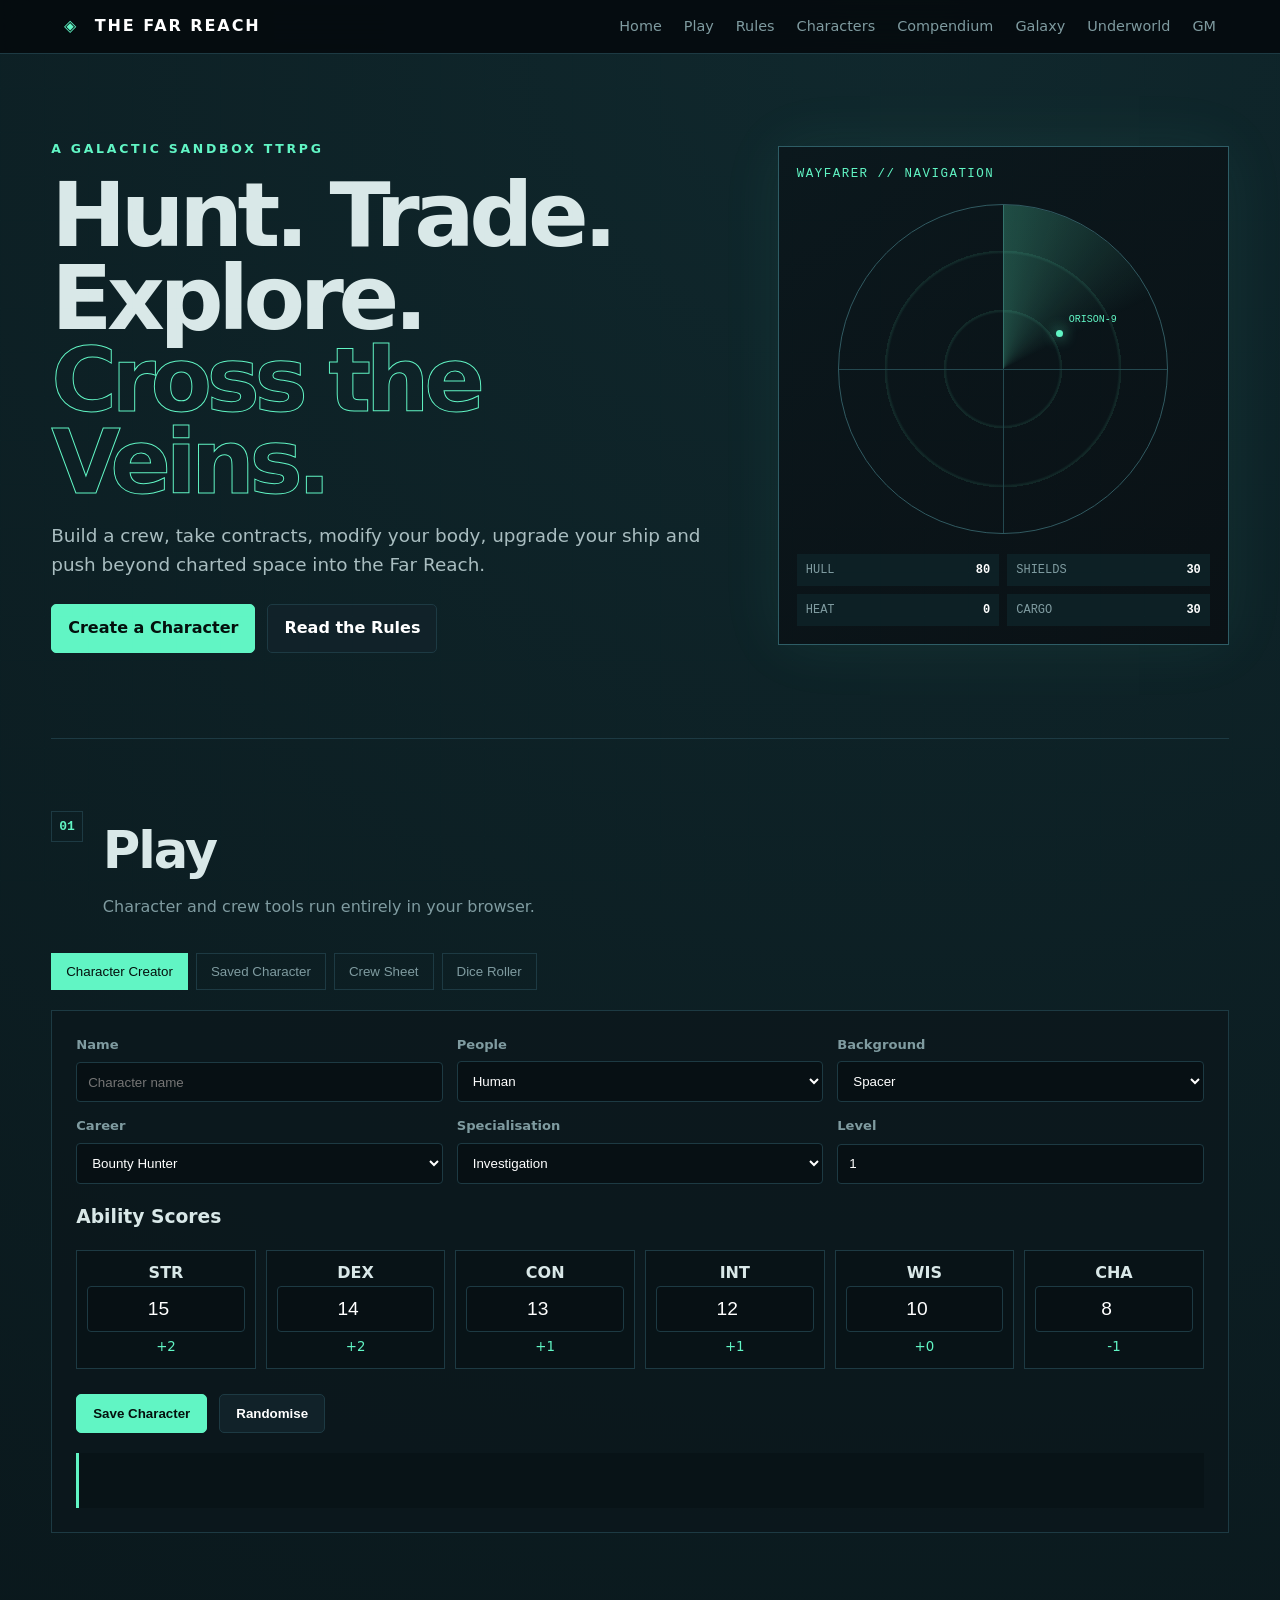
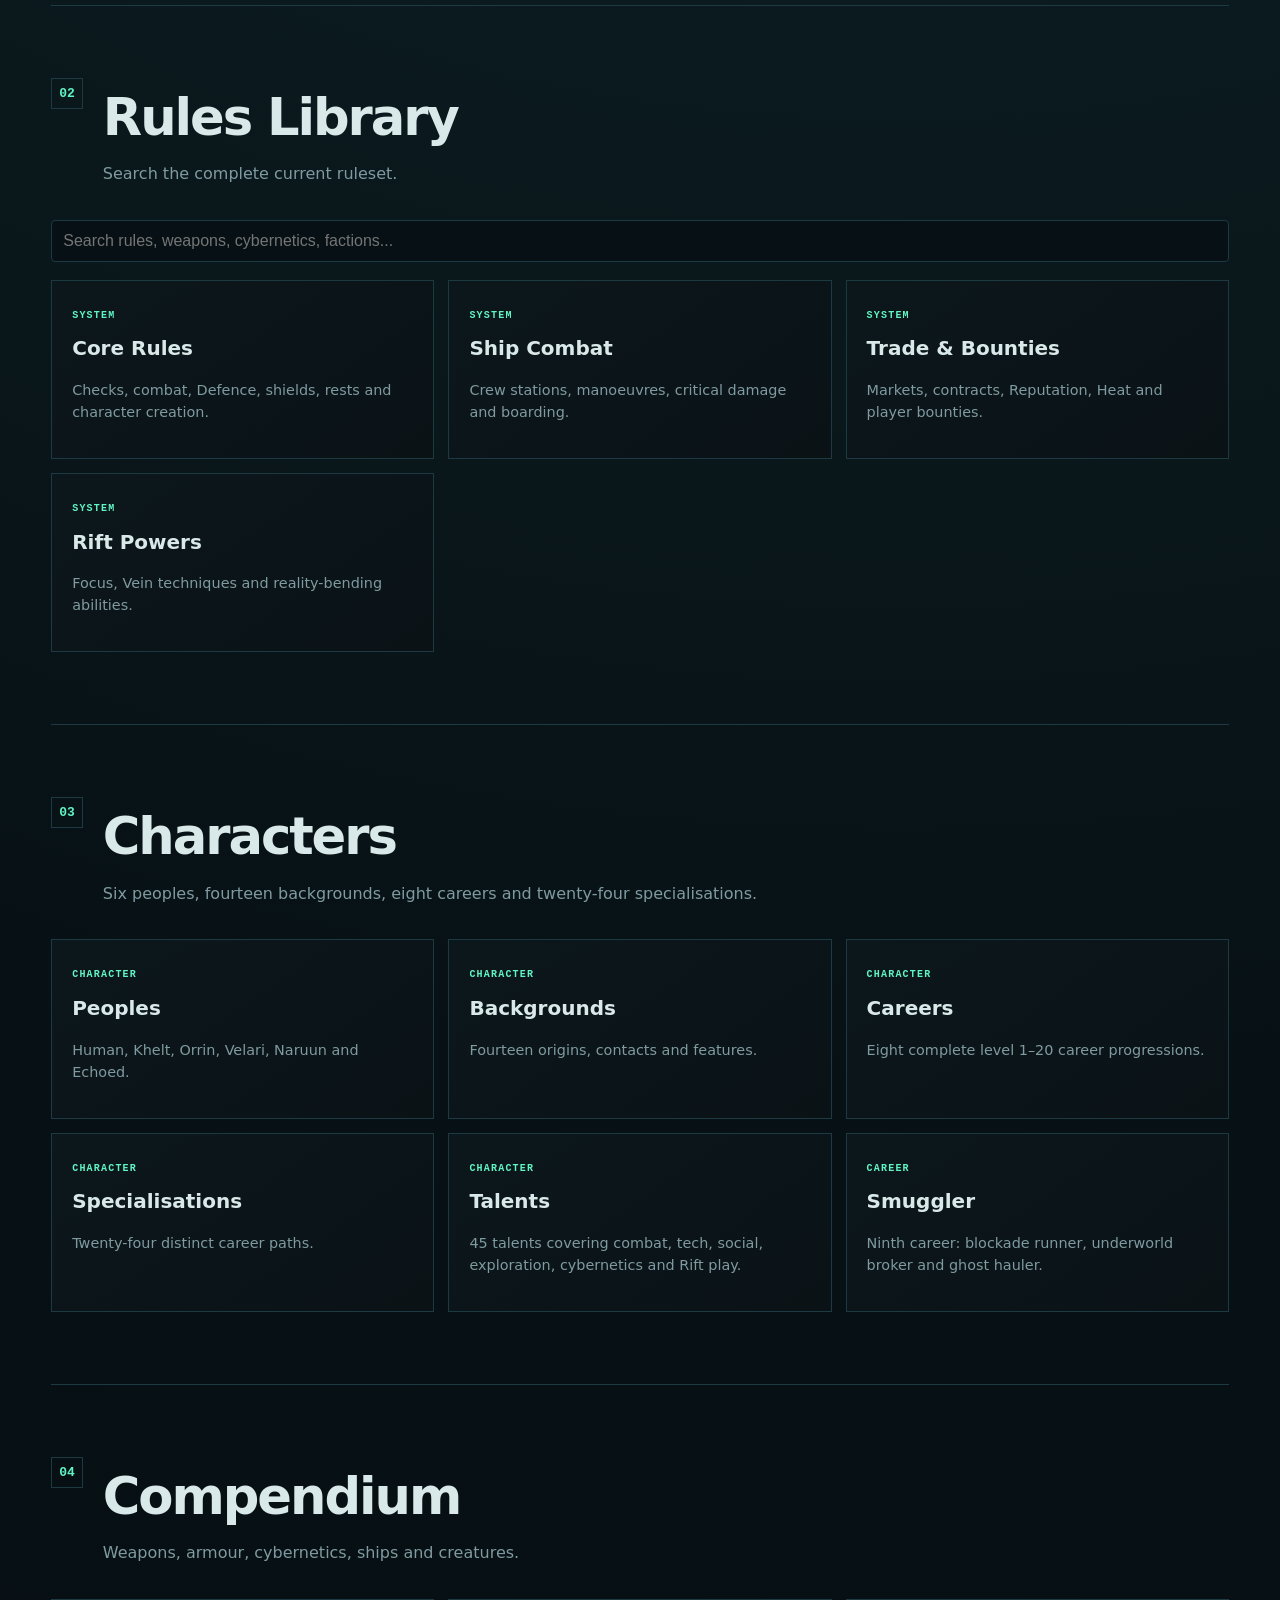
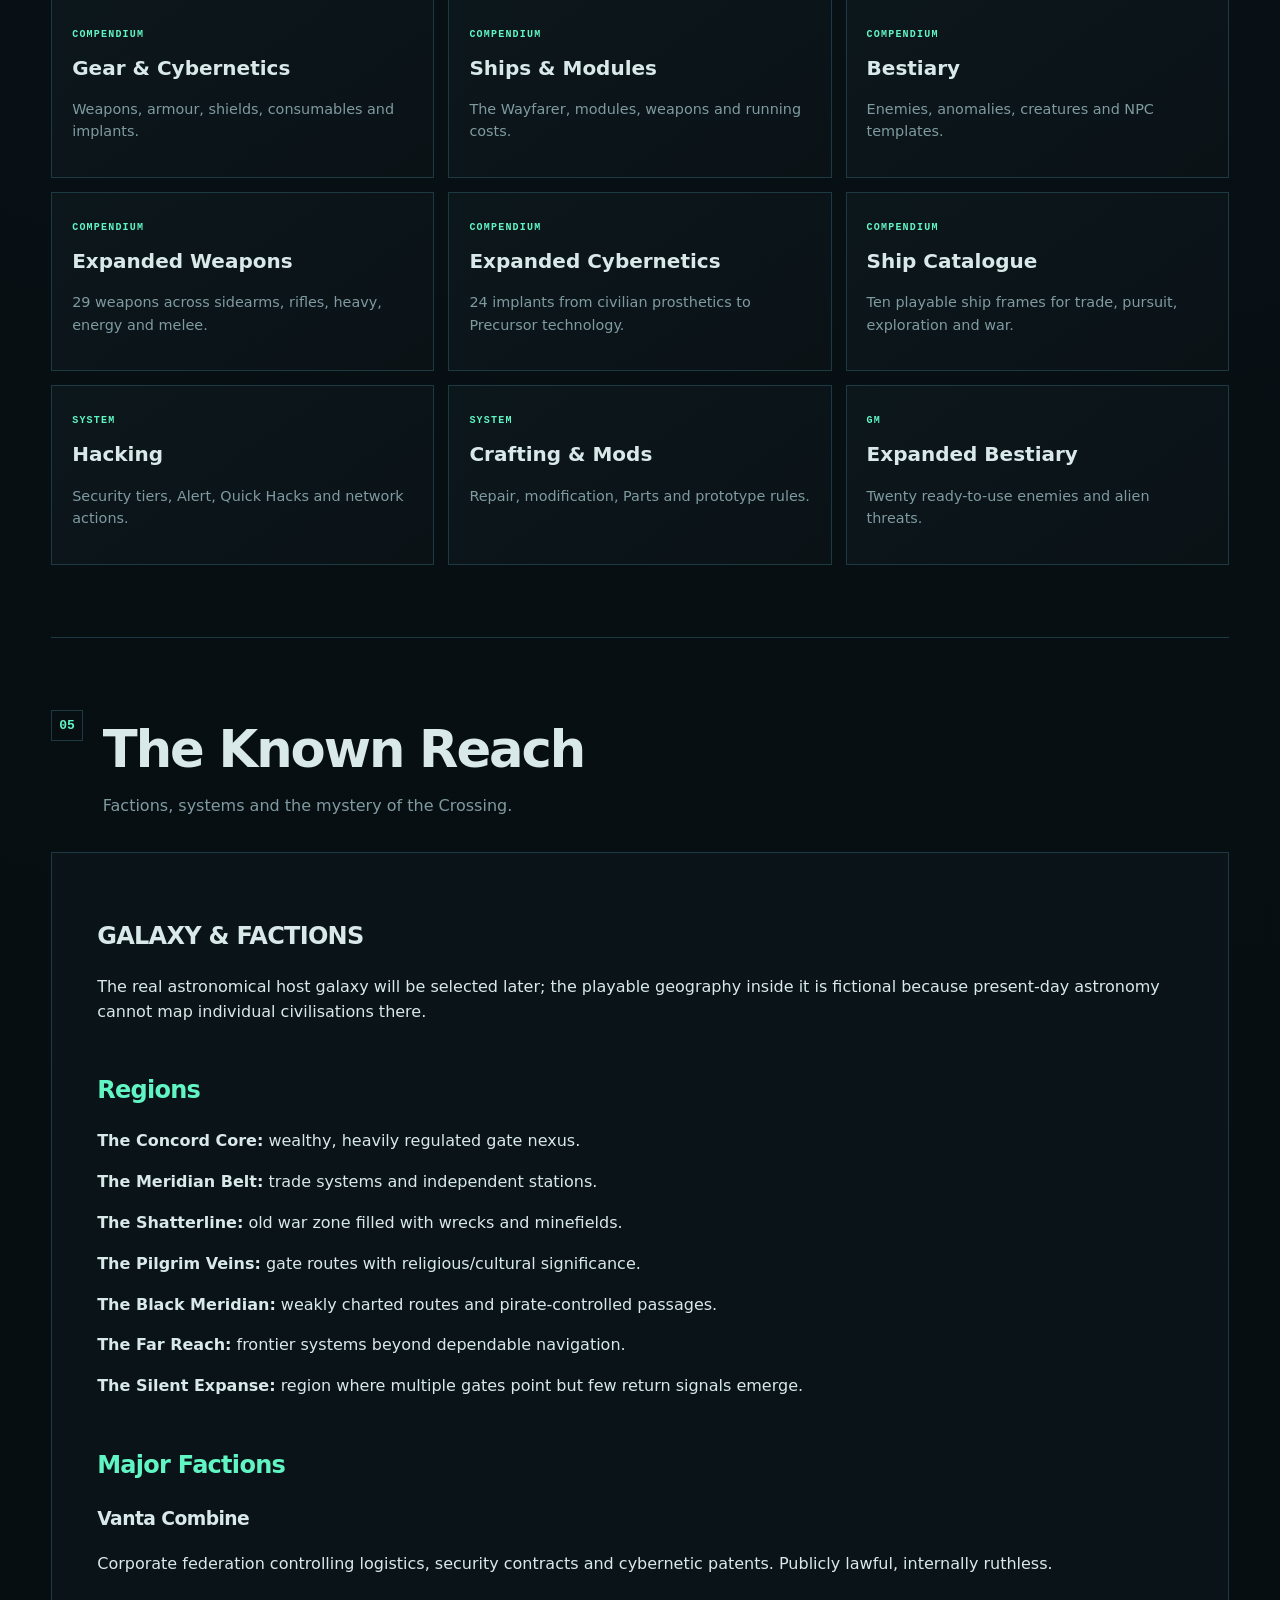
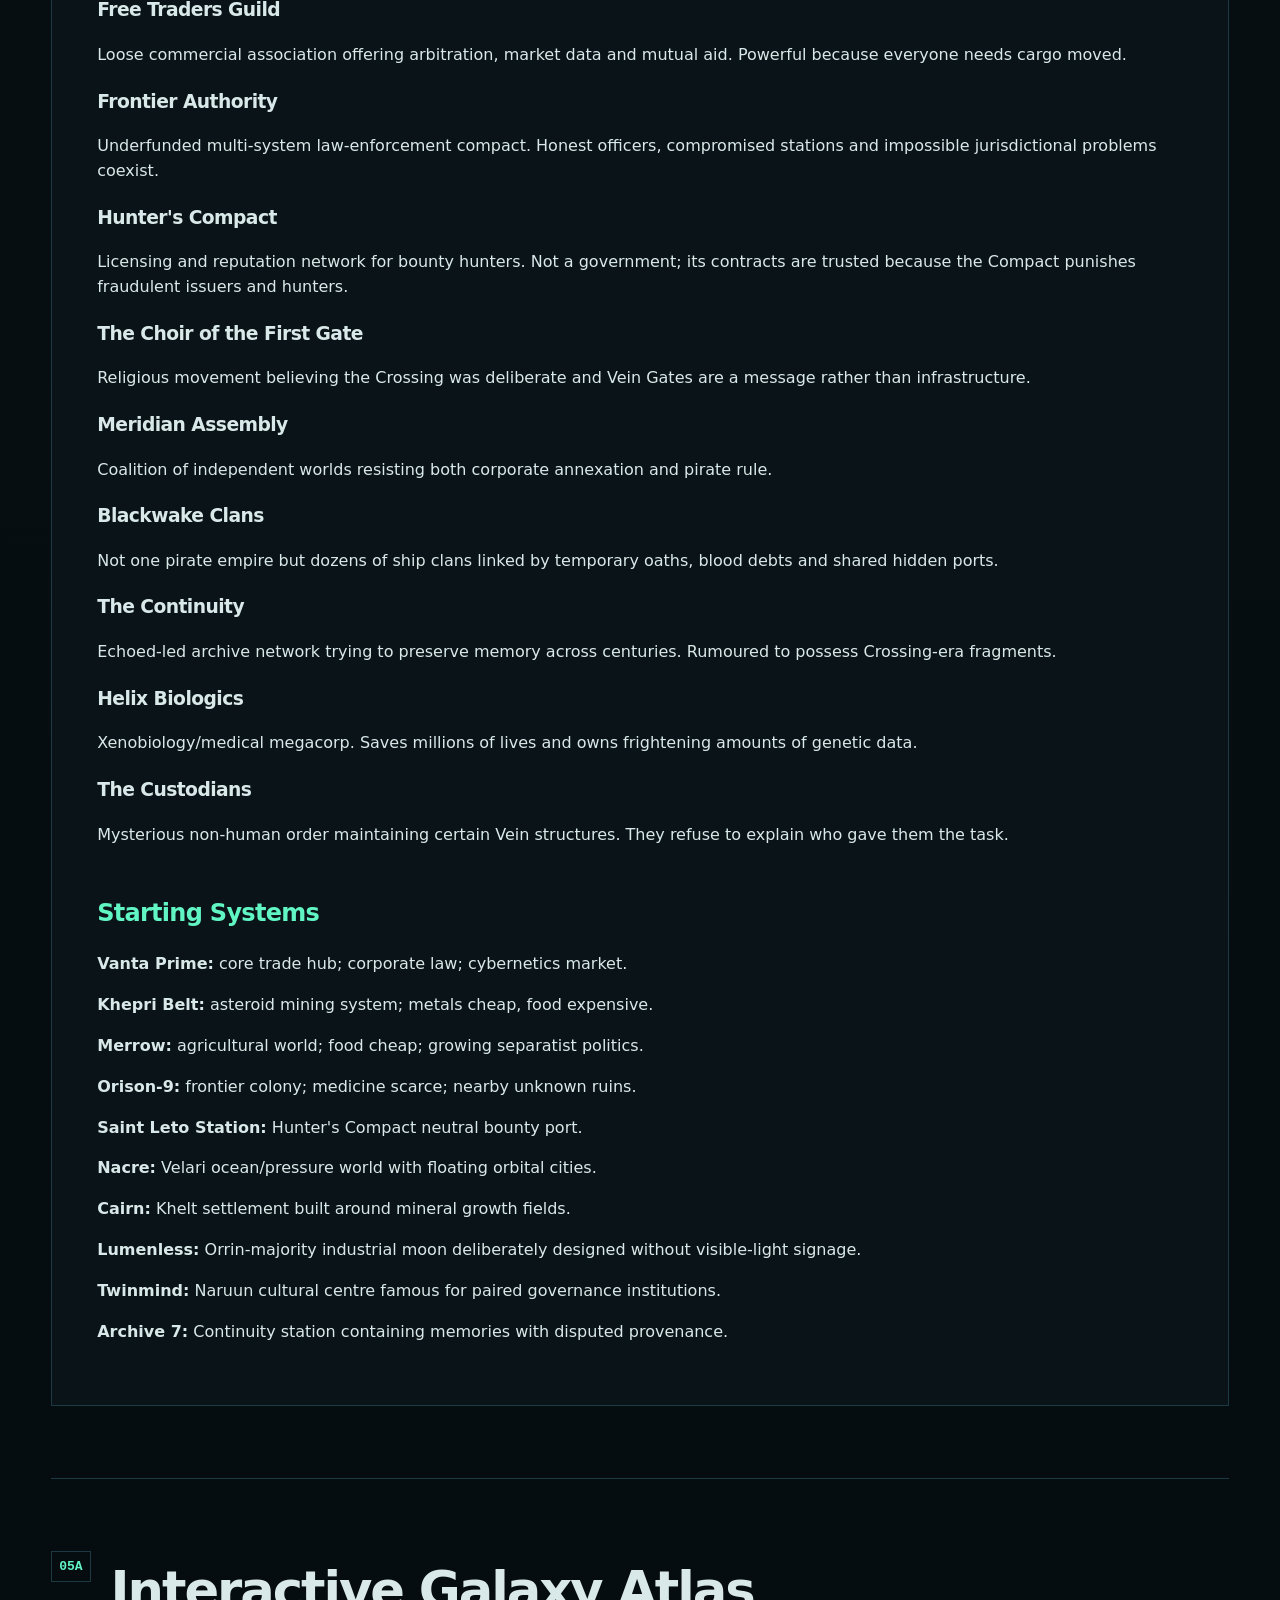
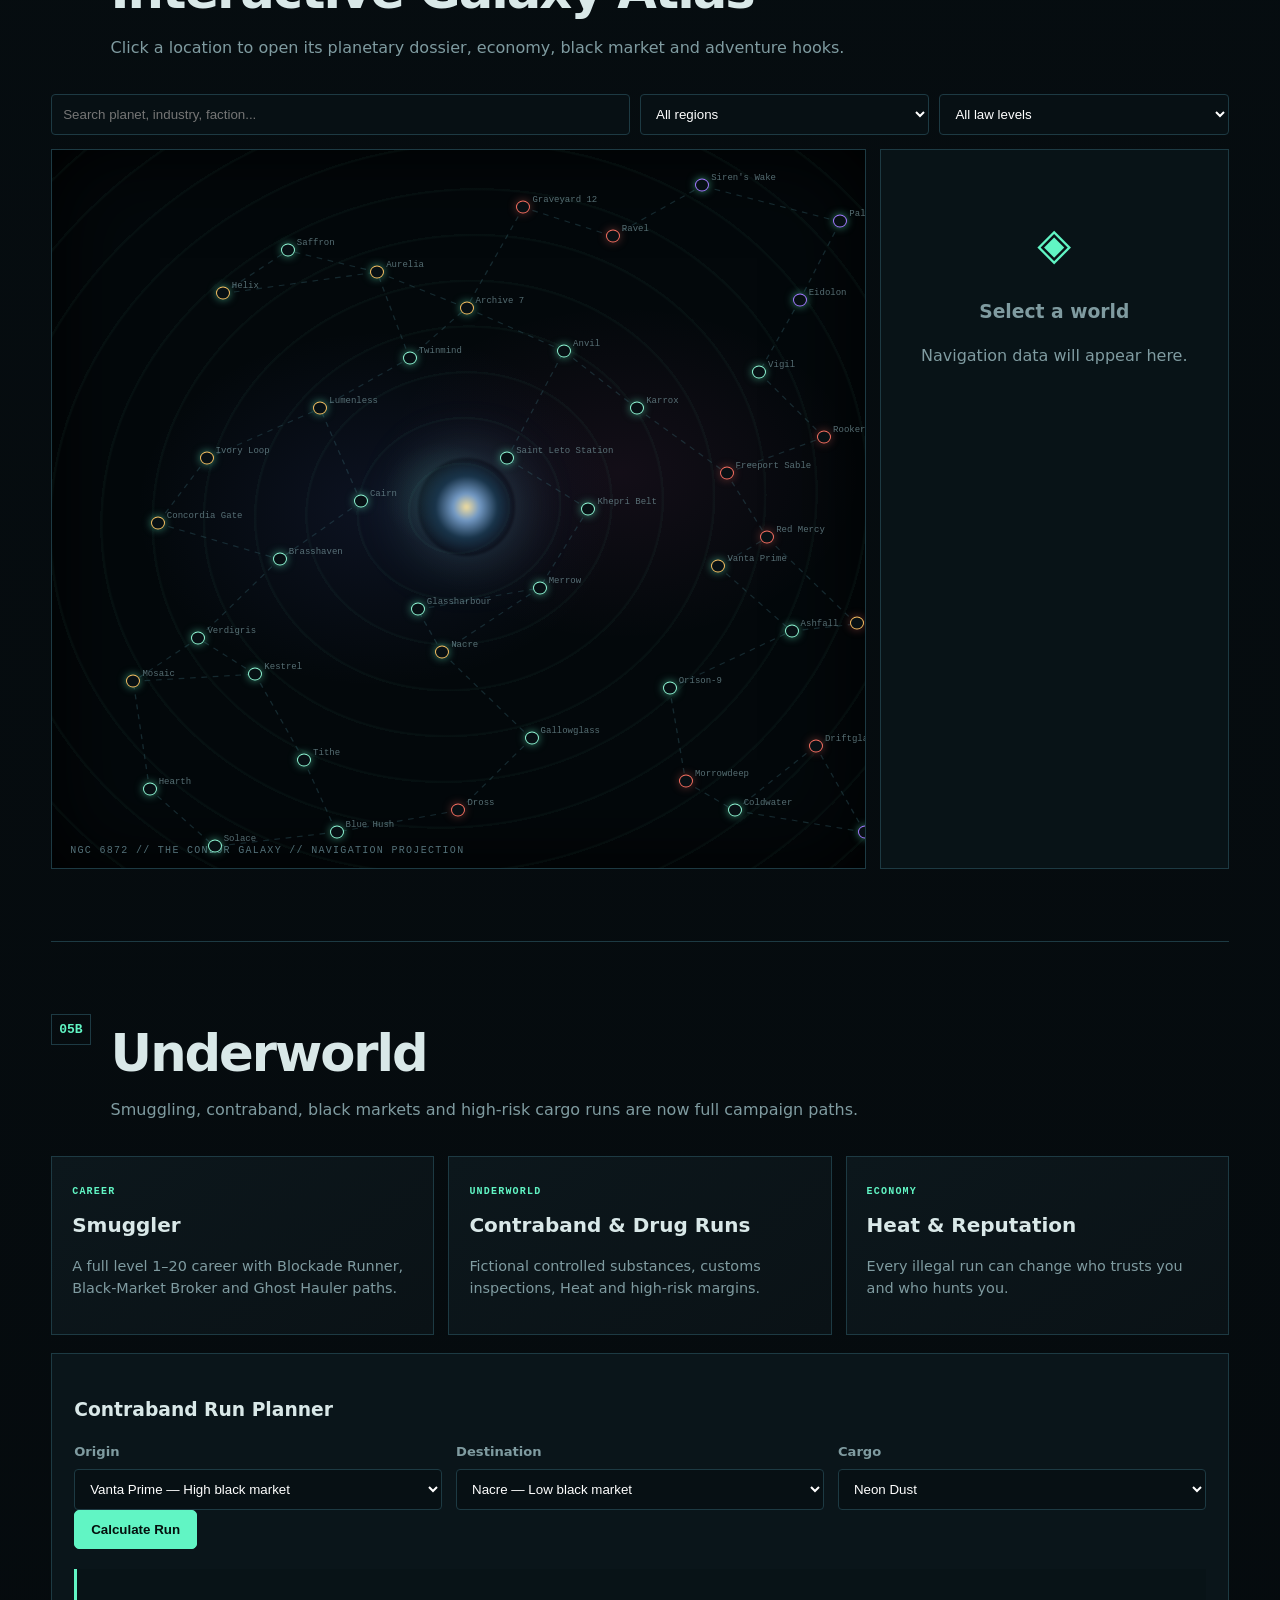
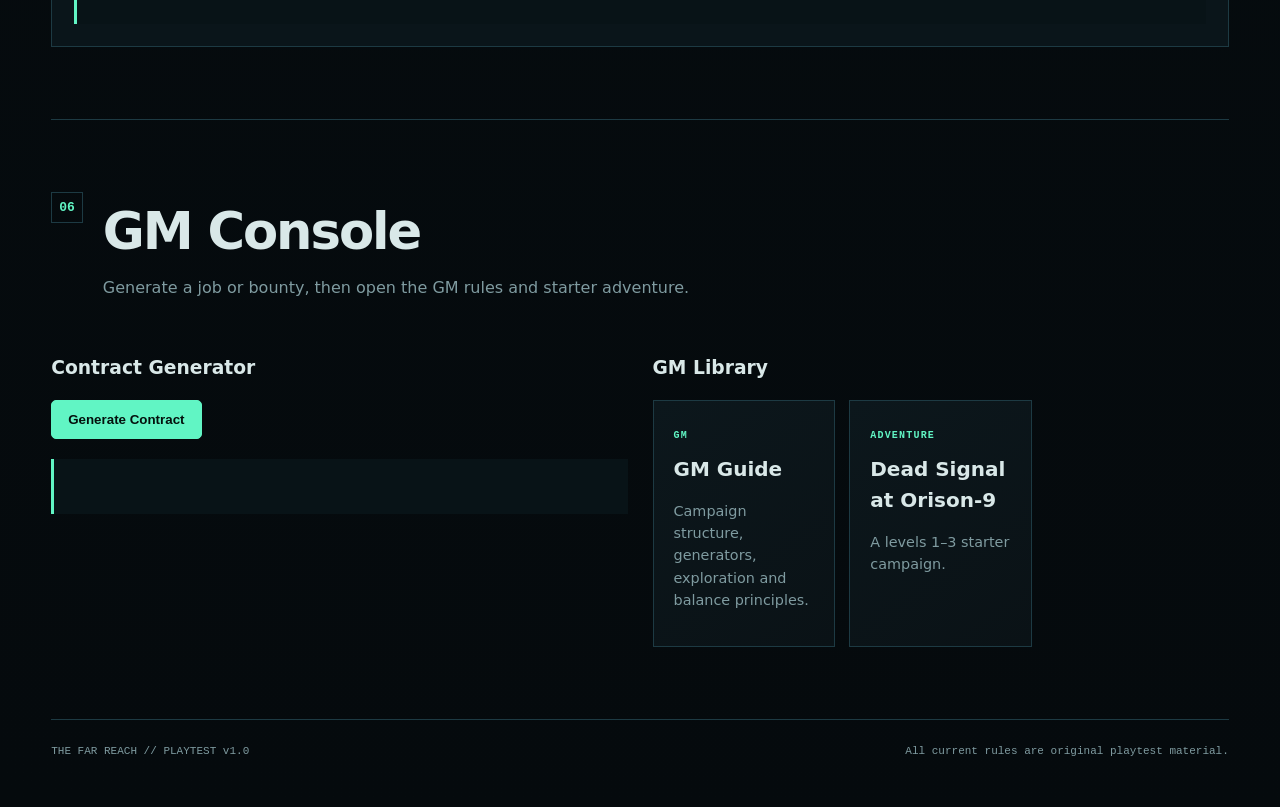
==== commit d6dbecbb: "Add files via upload" ====
--- a/index.html
+++ b/index.html
@@ -13,7 +13,7 @@
   <nav id="nav">
     <a href="#home">Home</a><a href="#play">Play</a><a href="#rules">Rules</a>
     <a href="#characters">Characters</a><a href="#compendium">Compendium</a>
-    <a href="#galaxy">Galaxy</a><a href="#gm">GM</a>
+    <a href="#galaxy">Galaxy</a><a href="#underworld">Underworld</a><a href="#gm">GM</a>
   </nav>
 </header>
 
@@ -65,6 +65,29 @@
 
 <section id="galaxy" class="panel"><div class="section-head"><span>05</span><div><h2>The Known Reach</h2><p>Factions, systems and the mystery of the Crossing.</p></div></div><div id="galaxyContent" class="article"></div></section>
 
+
+<section id="galaxy-atlas" class="panel galaxy-atlas-panel">
+ <div class="section-head"><span>05A</span><div><h2>Interactive Galaxy Atlas</h2><p>Click a location to open its planetary dossier, economy, black market and adventure hooks.</p></div></div>
+ <div class="atlas-toolbar">
+   <input id="atlasSearch" placeholder="Search planet, industry, faction...">
+   <select id="atlasRegion"><option value="">All regions</option></select>
+   <select id="atlasLaw"><option value="">All law levels</option><option>Low</option><option>Medium</option><option>High</option><option>Very High</option><option>Extreme</option><option>Restricted</option><option>Unknown</option></select>
+ </div>
+ <div class="atlas-layout">
+   <div class="galaxy-map" id="galaxyMap"><div class="map-core"></div><svg id="routeLayer" viewBox="0 0 100 100" preserveAspectRatio="none"></svg><div id="planetMarkers"></div></div>
+   <aside class="planet-dossier" id="planetDossier"><div class="atlas-empty"><span>◈</span><h3>Select a world</h3><p>Navigation data will appear here.</p></div></aside>
+ </div>
+</section>
+<section id="underworld" class="panel">
+ <div class="section-head"><span>05B</span><div><h2>Underworld</h2><p>Smuggling, contraband, black markets and high-risk cargo runs are now full campaign paths.</p></div></div>
+ <div class="cards" id="underworldCards"></div>
+ <div class="run-planner">
+  <h3>Contraband Run Planner</h3>
+  <div class="form-grid"><label>Origin<select id="runOrigin"></select></label><label>Destination<select id="runDest"></select></label><label>Cargo<select id="runCargo"><option value="1800|Neon Dust">Neon Dust</option><option value="2500|Red Mercy">Red Mercy</option><option value="3200|Dreamseed">Dreamseed</option><option value="4500|Glass">Glass</option><option value="6000|Helix-9">Helix-9</option><option value="1400|Drift">Drift</option><option value="8000|Military ICE">Military ICE</option></select></label></div>
+  <button id="planRun" class="button primary">Calculate Run</button><div id="runResult" class="output"></div>
+ </div>
+</section>
+
 <section id="gm" class="panel"><div class="section-head"><span>06</span><div><h2>GM Console</h2><p>Generate a job or bounty, then open the GM rules and starter adventure.</p></div></div>
  <div class="gm-grid"><div><h3>Contract Generator</h3><button class="button primary" id="genJob">Generate Contract</button><div id="jobOutput" class="output"></div></div><div><h3>GM Library</h3><div class="cards" id="gmCards"></div></div></div>
 </section>
@@ -72,5 +95,5 @@
 
 <dialog id="reader"><button class="close" id="closeReader">×</button><article id="readerBody"></article></dialog>
 <footer><span>THE FAR REACH // PLAYTEST v1.0</span><span>All current rules are original playtest material.</span></footer>
-<script src="data.js"></script><script src="script.js"></script>
+<script src="data.js"></script><script src="galaxy-data.js"></script><script src="script.js"></script><script src="atlas.js"></script>
 </body></html>
--- a/styles.css
+++ b/styles.css
@@ -11,3 +11,15 @@
 .cards{display:grid;grid-template-columns:repeat(3,1fr);gap:14px}.card{background:linear-gradient(145deg,#0c171c,#0a1216);border:1px solid var(--line);padding:20px;cursor:pointer;min-height:145px;transition:.2s}.card:hover{transform:translateY(-3px);border-color:#3d766f}.card .tag{font:700 10px monospace;color:var(--accent);letter-spacing:.12em}.card h3{margin:8px 0;font-size:1.25rem}.card p{color:var(--muted);font-size:.9rem}.search{font-size:1rem;margin-bottom:18px}.search-hit{padding:12px;border-bottom:1px solid var(--line);cursor:pointer}.search-hit:hover{background:#0d1d22}.article{background:rgba(12,23,28,.7);border:1px solid var(--line);padding:clamp(20px,4vw,45px)}.article h1,.article h2,.article h3,#reader h1,#reader h2,#reader h3{letter-spacing:-.03em}.article h2,#reader h2{margin-top:2em;color:var(--accent)}.table-wrap{overflow:auto}table{border-collapse:collapse;width:100%;font-size:.9rem}th,td{padding:10px;border-bottom:1px solid var(--line);text-align:left}th{color:var(--accent);font-family:monospace}.gm-grid{display:grid;grid-template-columns:1fr 1fr;gap:25px}
 dialog{width:min(980px,94vw);height:min(86vh,900px);background:#091419;color:var(--text);border:1px solid #35616a;padding:0}dialog::backdrop{background:rgba(0,0,0,.78);backdrop-filter:blur(5px)}#readerBody{padding:35px;overflow:auto;height:100%}.close{position:sticky;float:right;top:12px;right:12px;z-index:2;background:#13262c;border:1px solid var(--line);color:white;font-size:1.4rem;width:40px;height:40px;cursor:pointer}footer{width:min(1200px,92vw);margin:auto;border-top:1px solid var(--line);padding:25px 0 50px;color:var(--muted);display:flex;justify-content:space-between;font:11px monospace}
 @media(max-width:800px){nav{display:none;position:absolute;top:58px;right:15px;background:#071014;border:1px solid var(--line);padding:18px;flex-direction:column}nav.open{display:flex}#navToggle{display:block}.hero{grid-template-columns:1fr;padding:55px 0}.form-grid,.cards,.gm-grid{grid-template-columns:1fr}.ability-grid{grid-template-columns:repeat(3,1fr)}.dice-row{grid-template-columns:1fr 1fr}.dice-row .button{grid-column:1/-1}.console{display:none}footer{flex-direction:column;gap:8px}}
+
+/* GALAXY ATLAS v1.2 */
+.atlas-toolbar{display:grid;grid-template-columns:2fr 1fr 1fr;gap:10px;margin-bottom:14px}.atlas-layout{display:grid;grid-template-columns:minmax(0,1.4fr) minmax(330px,.6fr);gap:14px;align-items:start}
+.galaxy-map{position:relative;min-height:720px;overflow:hidden;border:1px solid var(--line);background:radial-gradient(ellipse at 48% 48%,rgba(97,245,196,.11),transparent 10%),radial-gradient(ellipse at 40% 50%,rgba(83,94,197,.12),transparent 35%),radial-gradient(ellipse at 70% 45%,rgba(208,85,171,.08),transparent 30%),#03080b;box-shadow:inset 0 0 90px #000}
+.galaxy-map:before{content:"";position:absolute;inset:-20%;background:repeating-radial-gradient(ellipse at center,transparent 0 6%,rgba(97,245,196,.035) 6.2% 6.4%);transform:rotate(-12deg);pointer-events:none}.galaxy-map:after{content:"NGC 6872 // THE CONDOR GALAXY // NAVIGATION PROJECTION";position:absolute;left:18px;bottom:12px;color:#537078;font:10px monospace;letter-spacing:.13em}
+.map-core{position:absolute;left:45%;top:43%;width:12%;aspect-ratio:1;border-radius:50%;background:radial-gradient(circle,#f2dd9d 0,#7399c4 19%,#19344a 45%,transparent 72%);filter:blur(1px);box-shadow:0 0 60px #72b7d655}
+.planet-marker{position:absolute;transform:translate(-50%,-50%);width:13px;height:13px;border:1px solid #8ff4d3;background:#071014;border-radius:50%;cursor:pointer;box-shadow:0 0 9px rgba(97,245,196,.55);z-index:3}.planet-marker:after{content:attr(data-name);position:absolute;left:15px;top:-7px;white-space:nowrap;color:#76959b;font:9px monospace;opacity:.72}.planet-marker:hover,.planet-marker.active{background:var(--accent);transform:translate(-50%,-50%) scale(1.55);z-index:5}.planet-marker:hover:after,.planet-marker.active:after{color:#fff;opacity:1}
+.planet-marker.lawless{border-color:#f56f61;box-shadow:0 0 10px #f56f6166}.planet-marker.wealthy{border-color:#f5bd61}.planet-marker.unknown{border-color:#a377ff}
+#routeLayer{position:absolute;inset:0;width:100%;height:100%;pointer-events:none}#routeLayer line{stroke:#34606b;stroke-width:.16;stroke-dasharray:.7 .7;opacity:.38}
+.planet-dossier{border:1px solid var(--line);background:#081317;min-height:720px;position:sticky;top:76px;max-height:calc(100vh - 92px);overflow:auto}.atlas-empty{padding:60px 30px;text-align:center;color:var(--muted)}.atlas-empty span{font-size:44px;color:var(--accent)}.planet-hero{width:100%;display:block;border-bottom:1px solid var(--line)}.dossier-body{padding:22px}.dossier-body h3{font-size:2rem;margin:.2em 0}.planet-meta{display:grid;grid-template-columns:1fr 1fr;gap:6px;margin:15px 0}.planet-meta div{background:#0d1b20;padding:9px}.planet-meta small{display:block;color:#62828a;font:9px monospace;letter-spacing:.08em}.planet-meta strong{font-size:.85rem}.trade-tags{display:flex;flex-wrap:wrap;gap:5px}.trade-tags span{border:1px solid var(--line);padding:4px 7px;font-size:.72rem;color:#a8c3c7}.rumour{border-left:3px solid var(--hot);padding:10px 14px;background:#15160f;color:#d7c99d}.atlas-badge{font:10px monospace;letter-spacing:.1em;color:var(--accent)}
+.run-planner{margin-top:18px;background:#0a151a;border:1px solid var(--line);padding:22px}
+@media(max-width:950px){.atlas-layout{grid-template-columns:1fr}.planet-dossier{position:relative;top:auto;min-height:0;max-height:none}.galaxy-map{min-height:610px}.atlas-toolbar{grid-template-columns:1fr}.planet-marker:after{display:none}}
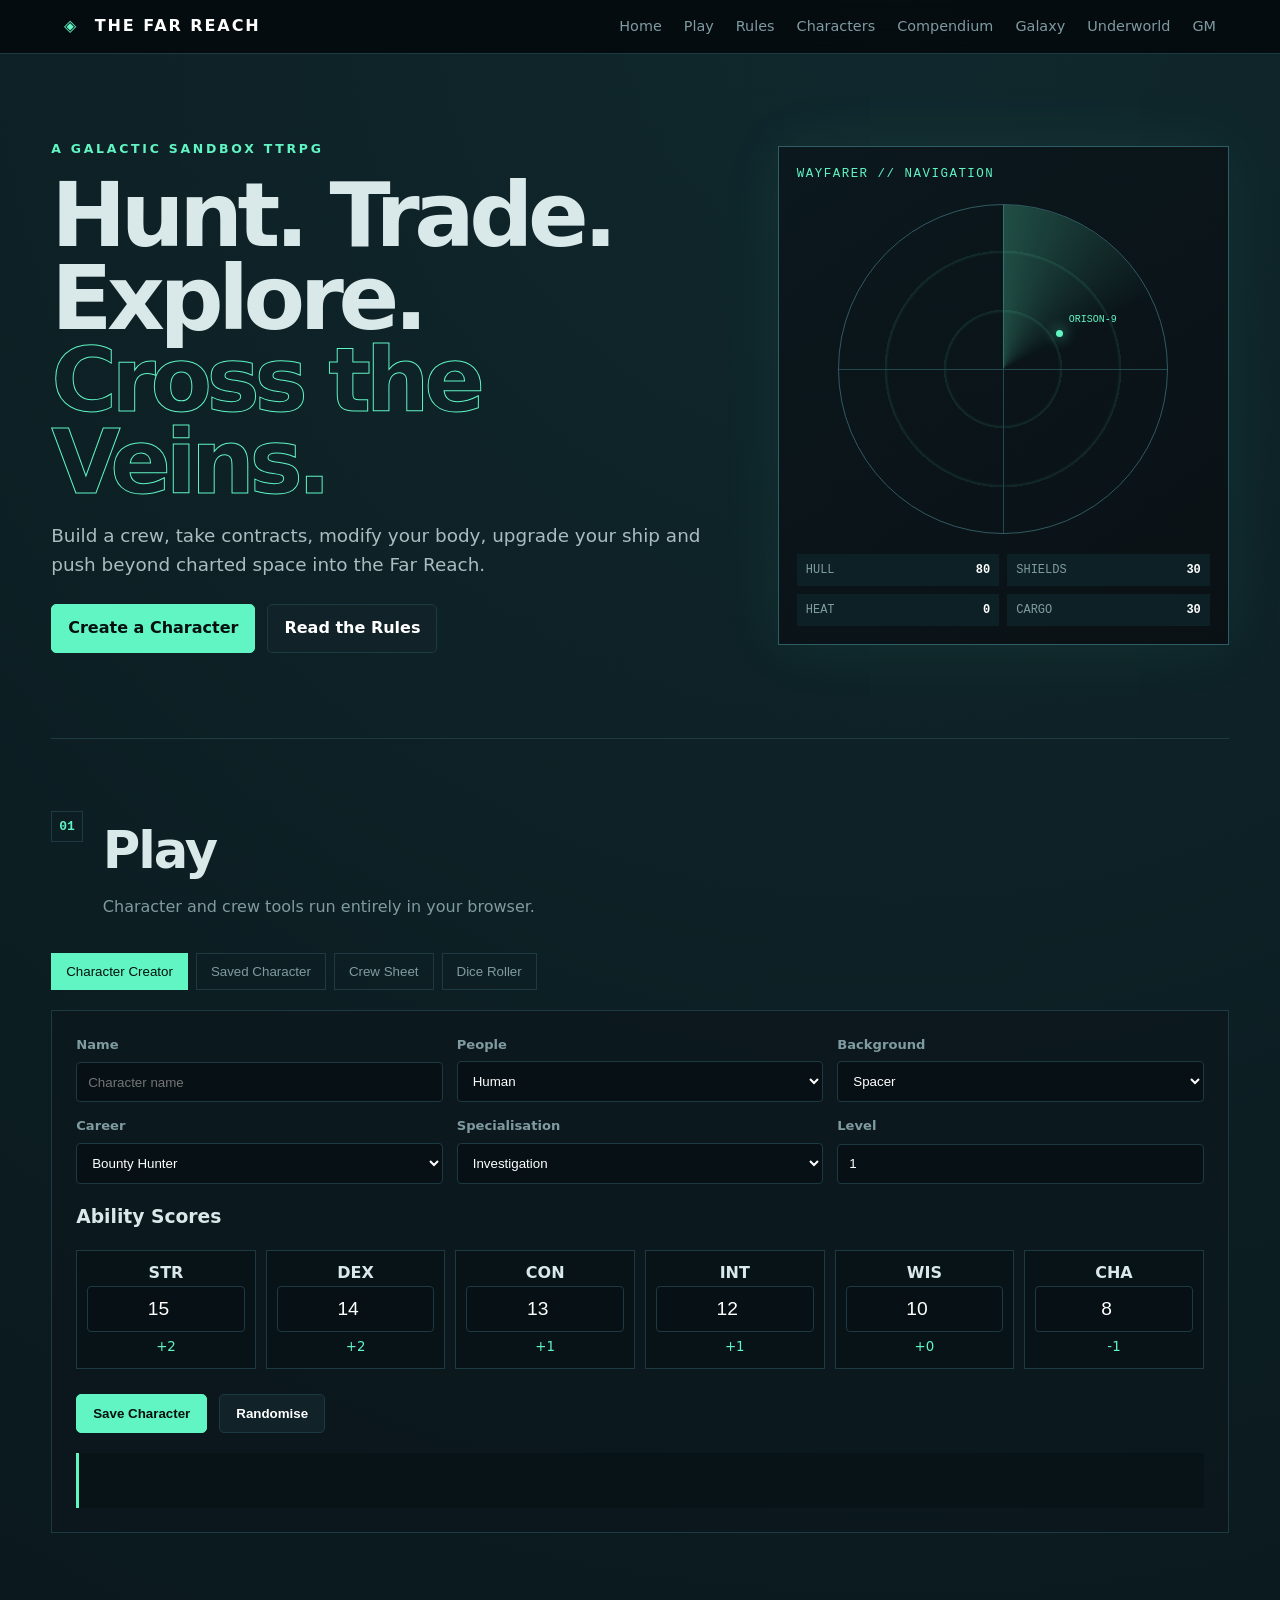
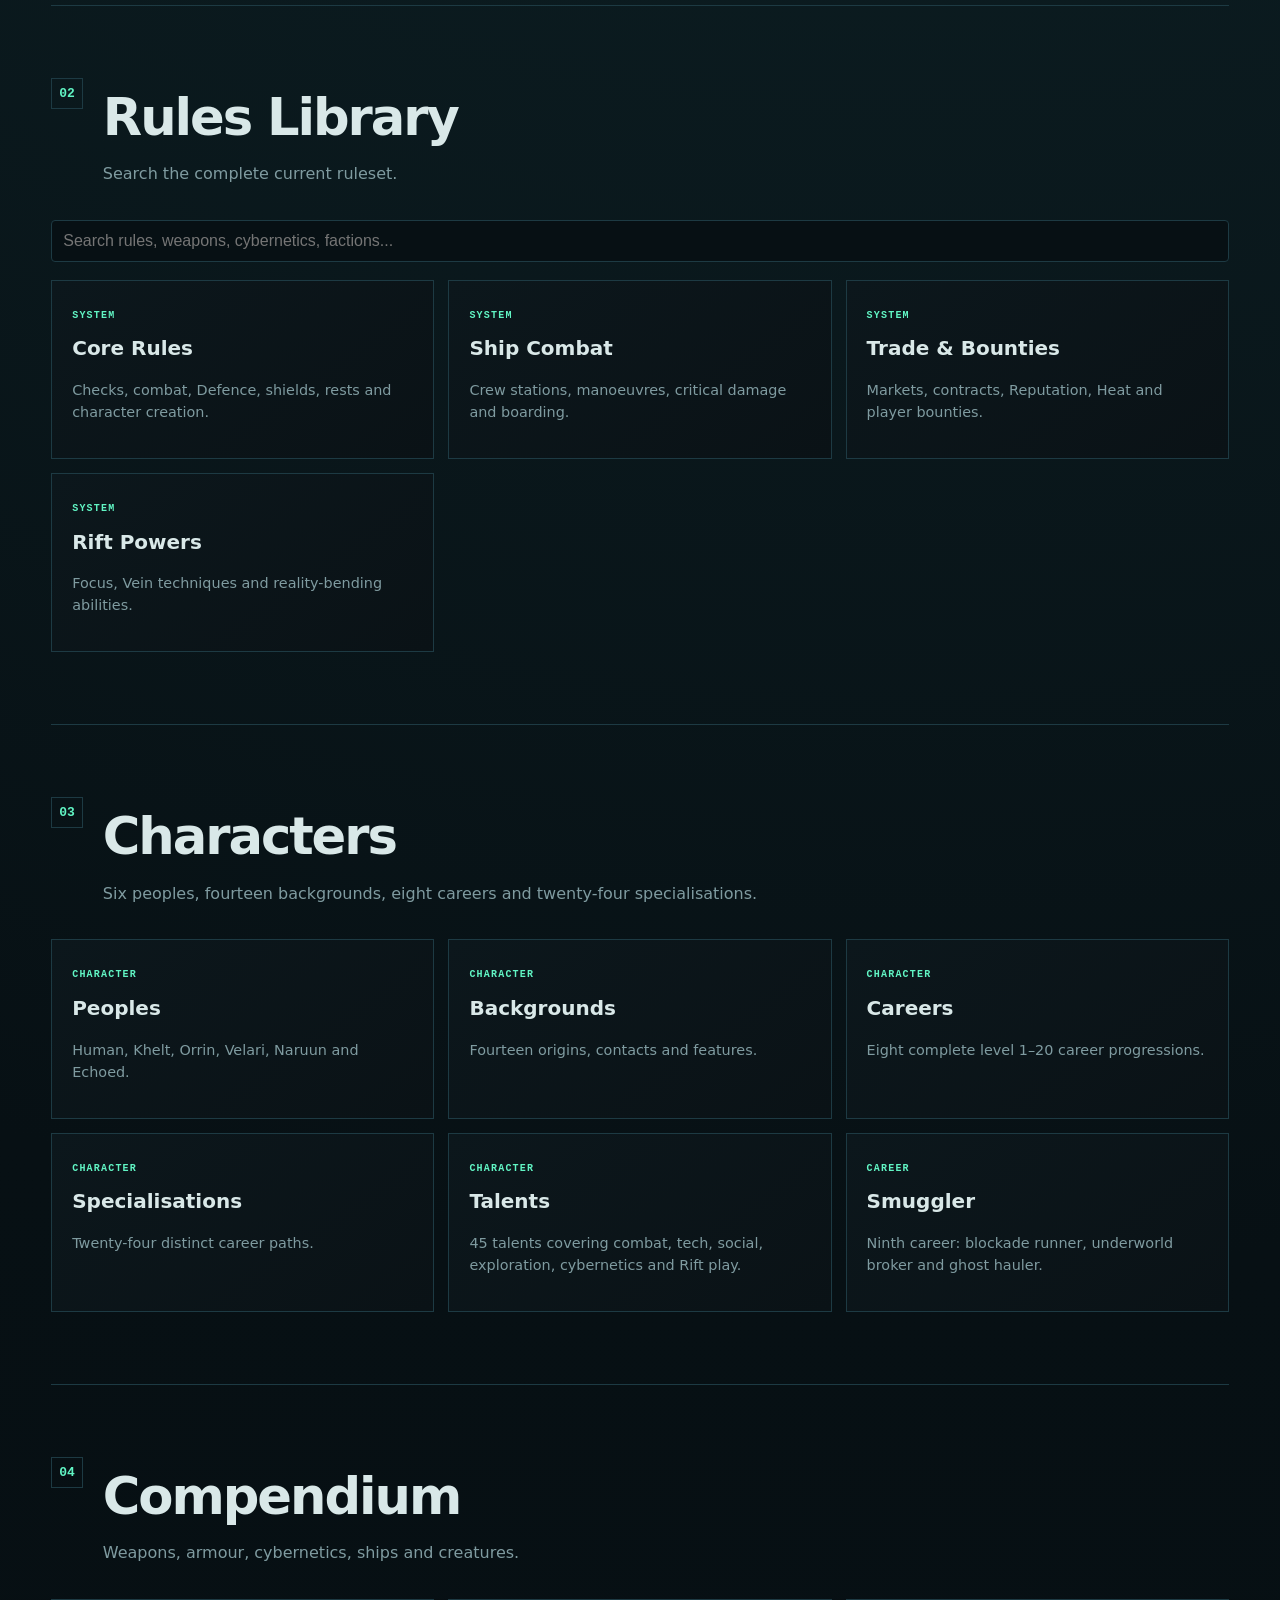
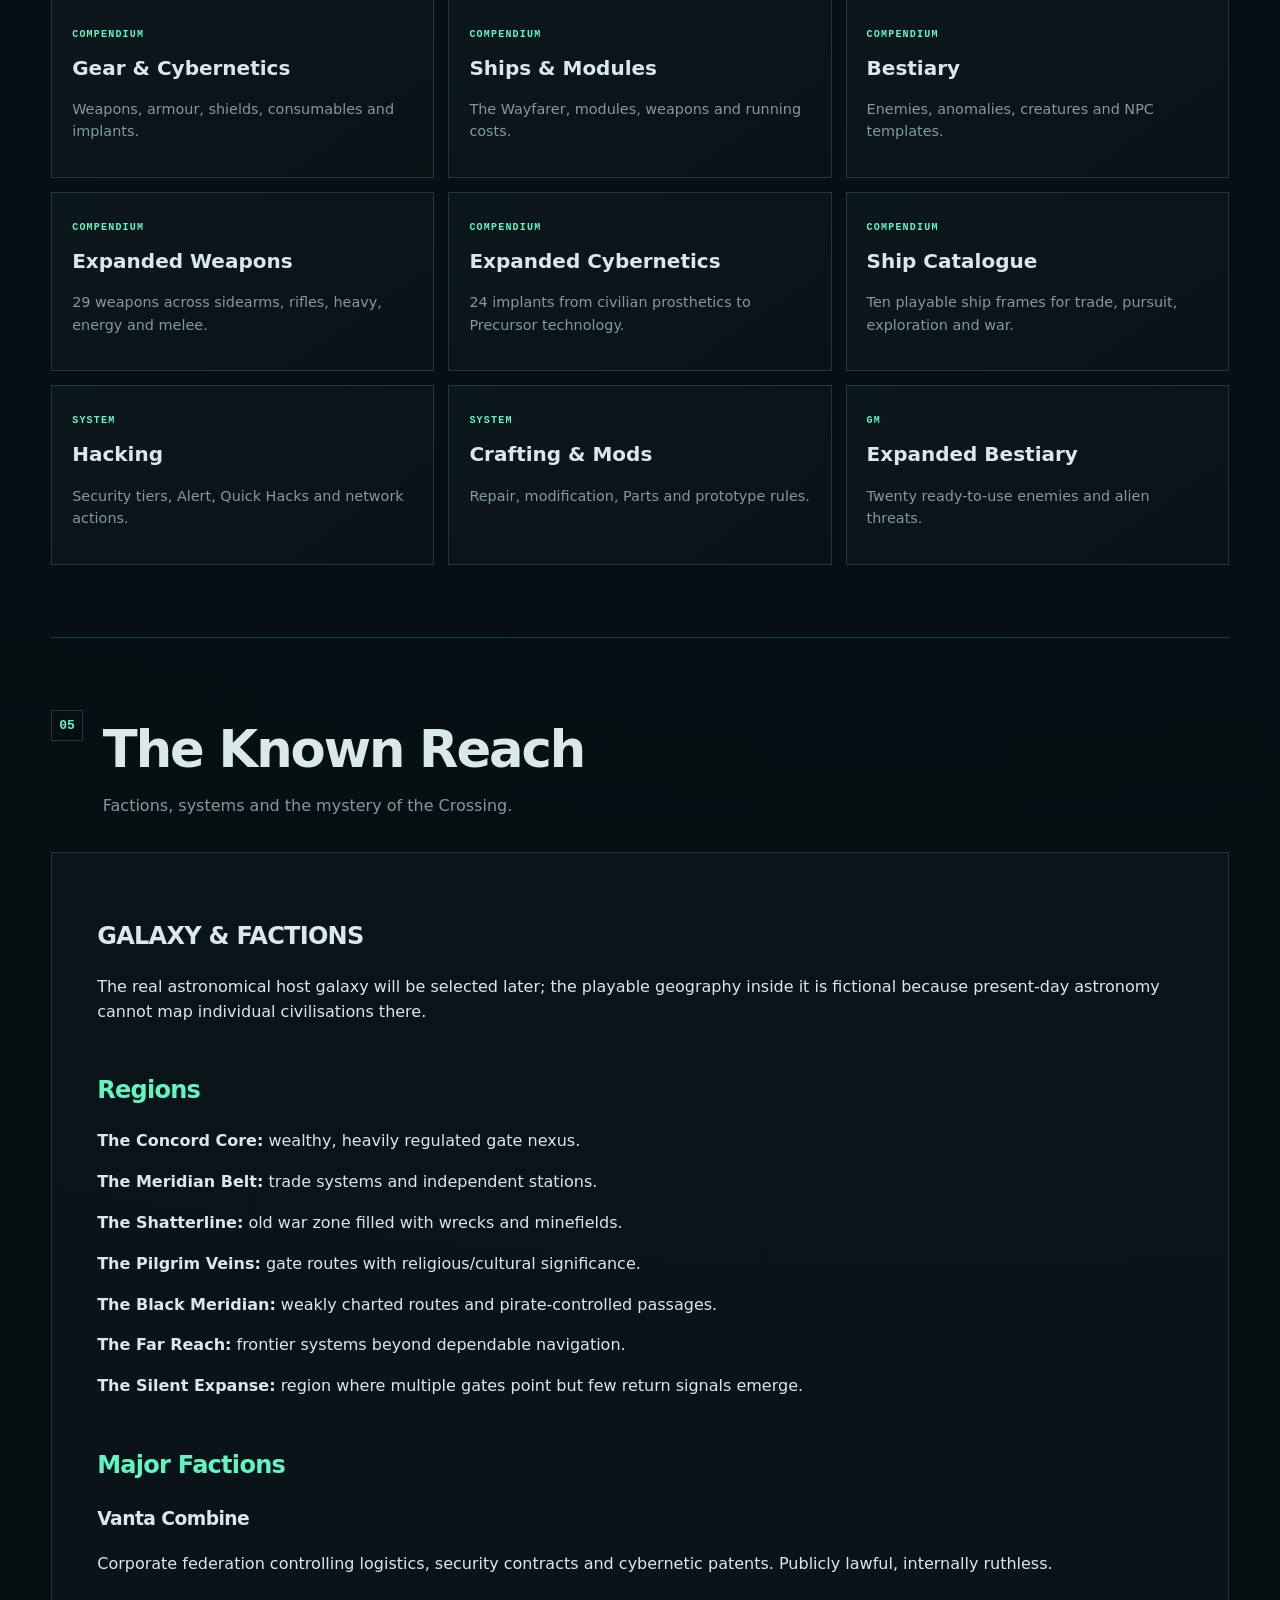
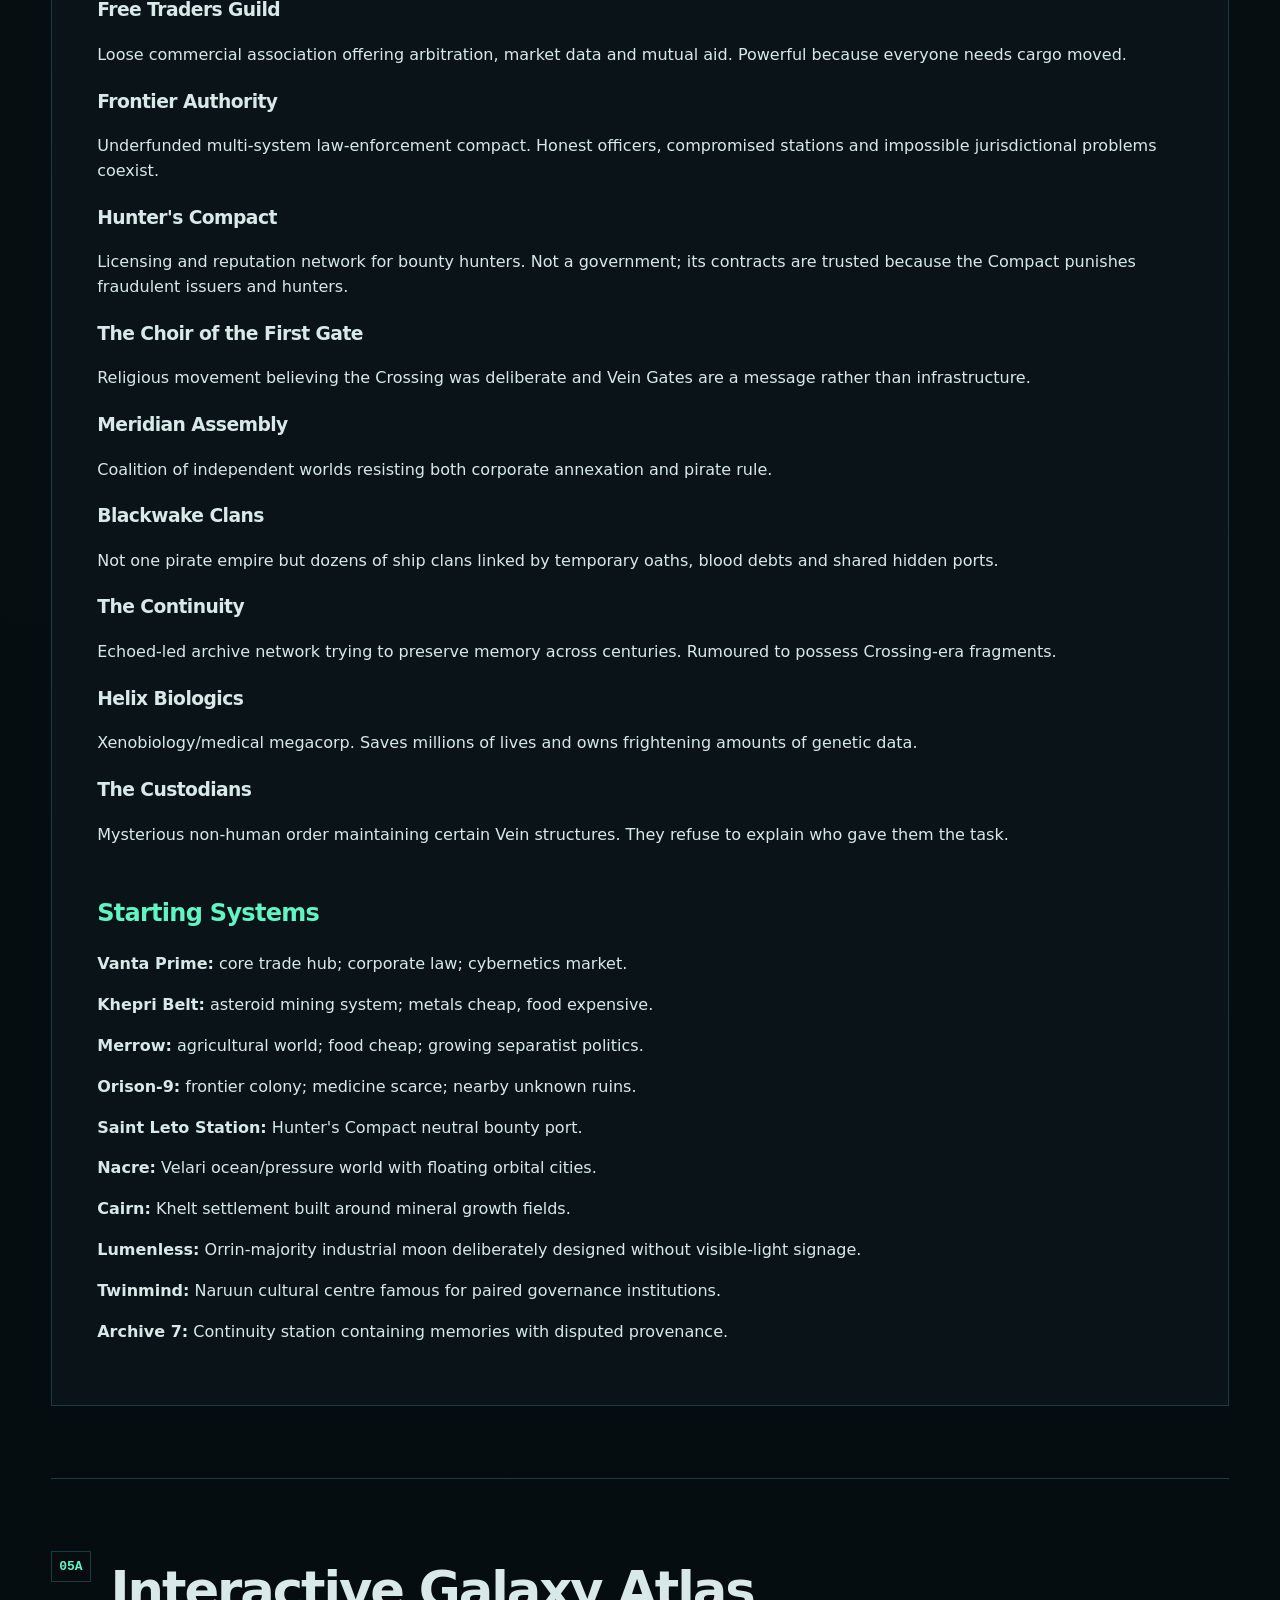
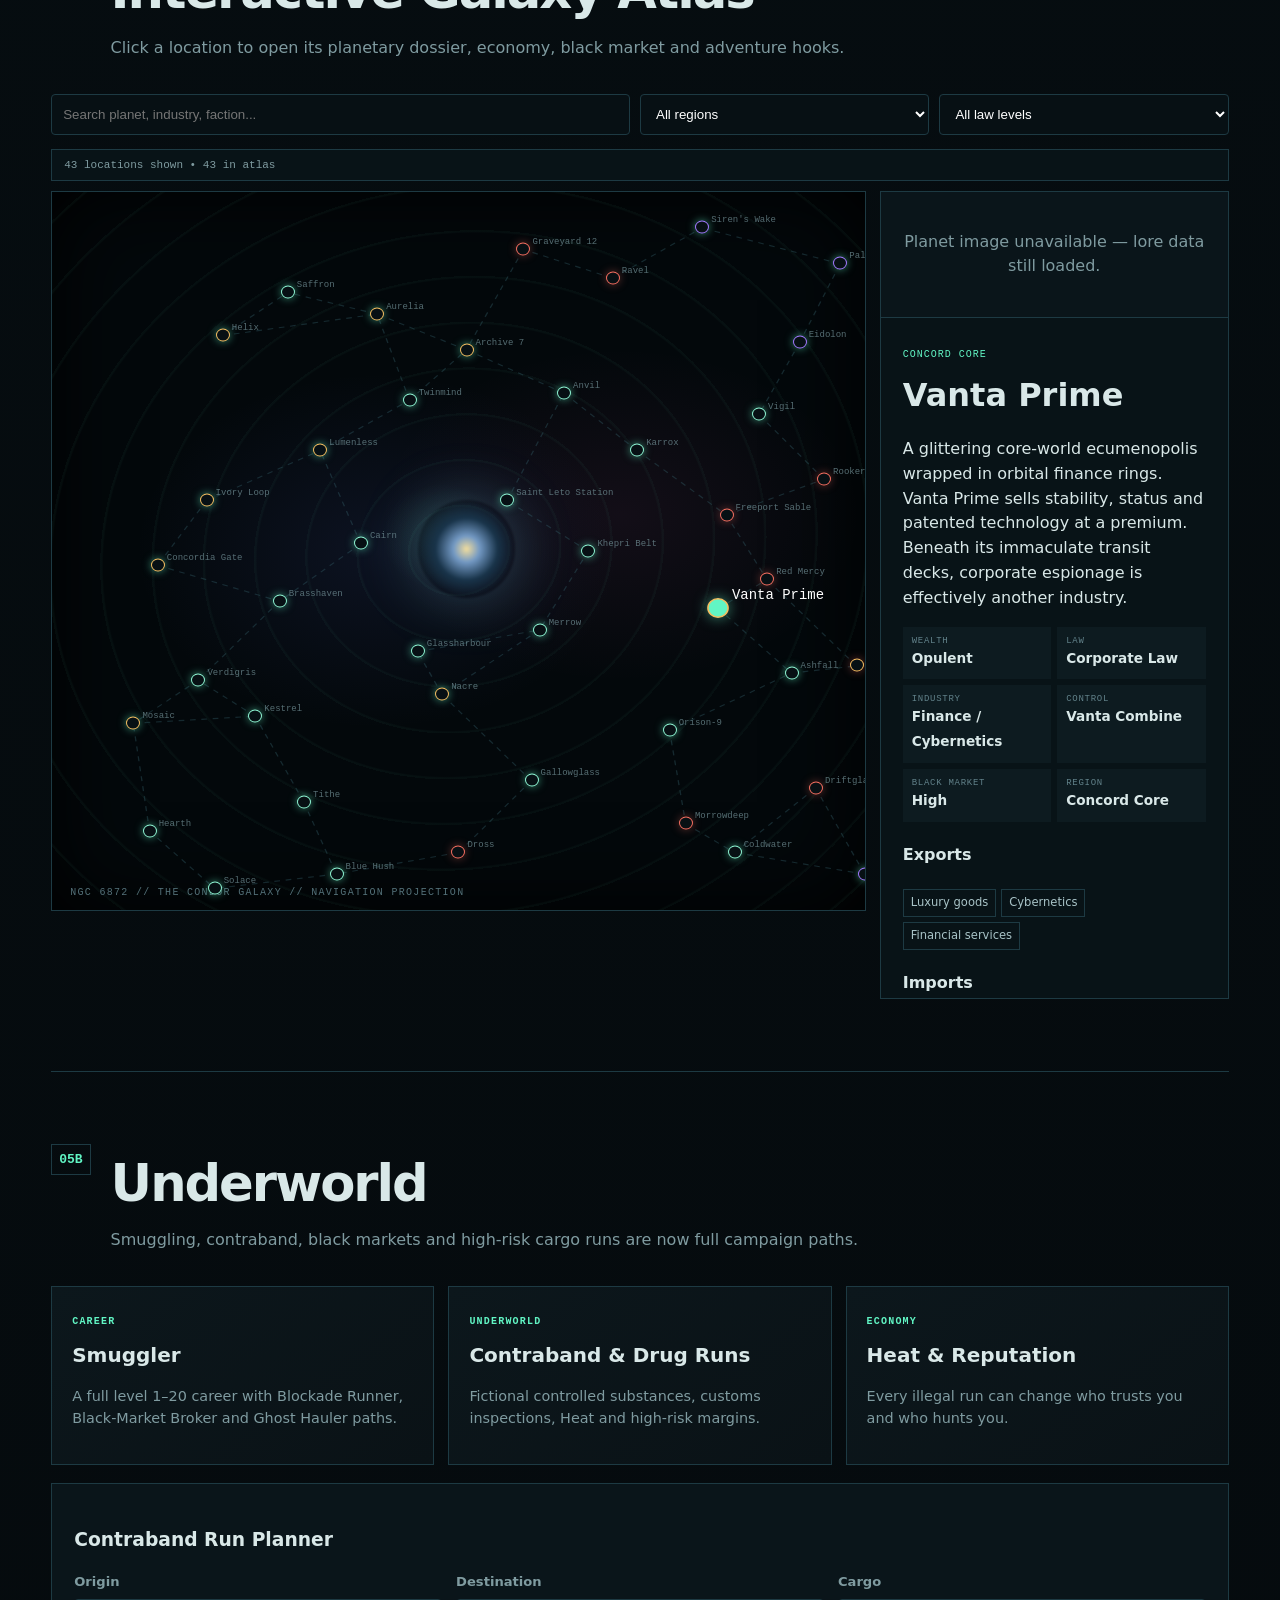
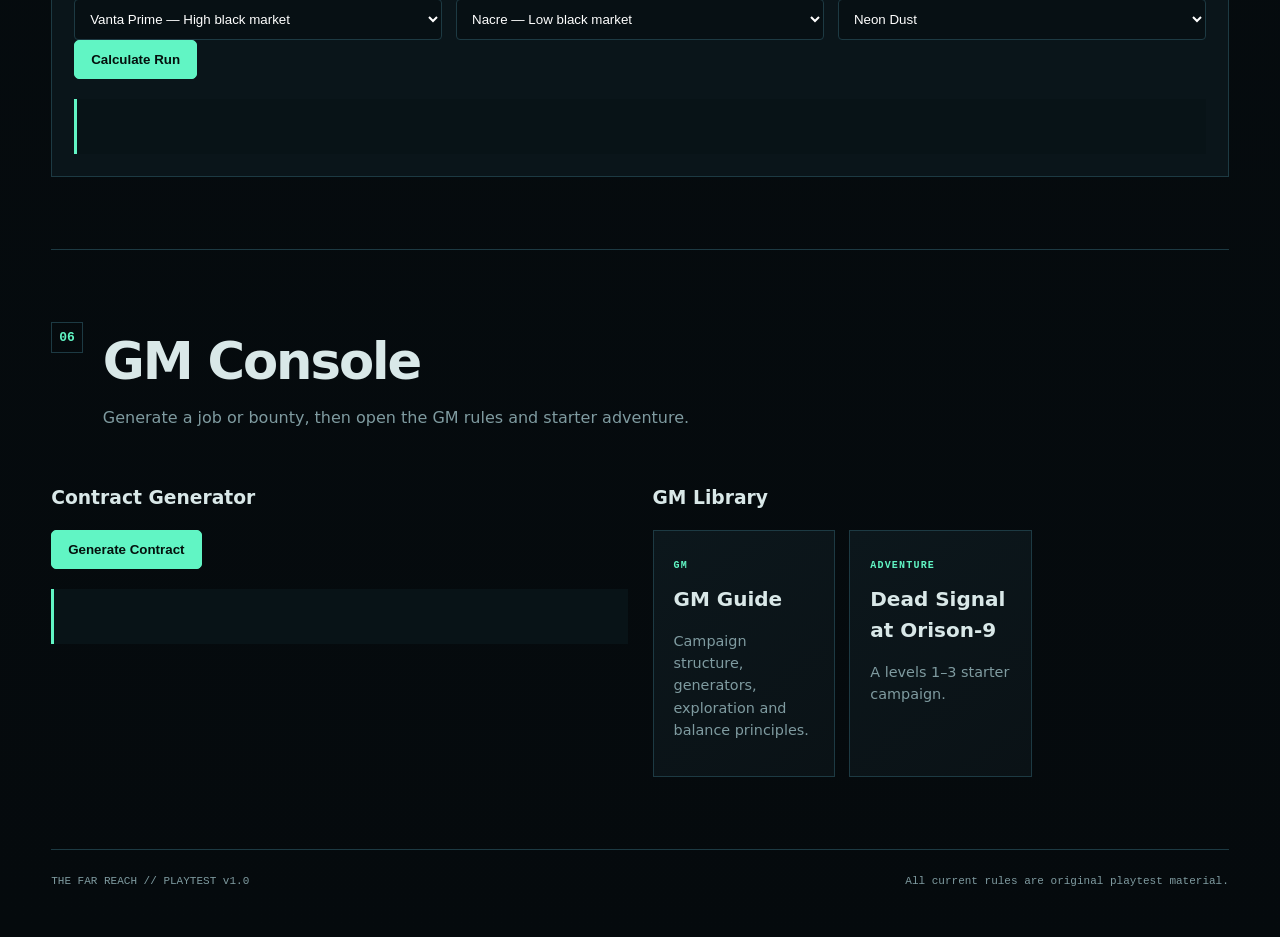
==== commit f975feac: "Add files via upload" ====
--- a/index.html
+++ b/index.html
@@ -73,7 +73,7 @@
    <select id="atlasRegion"><option value="">All regions</option></select>
    <select id="atlasLaw"><option value="">All law levels</option><option>Low</option><option>Medium</option><option>High</option><option>Very High</option><option>Extreme</option><option>Restricted</option><option>Unknown</option></select>
  </div>
- <div class="atlas-layout">
+ <div id="atlasStatus" class="atlas-status">Loading navigation data…</div><div class="atlas-layout">
    <div class="galaxy-map" id="galaxyMap"><div class="map-core"></div><svg id="routeLayer" viewBox="0 0 100 100" preserveAspectRatio="none"></svg><div id="planetMarkers"></div></div>
    <aside class="planet-dossier" id="planetDossier"><div class="atlas-empty"><span>◈</span><h3>Select a world</h3><p>Navigation data will appear here.</p></div></aside>
  </div>
@@ -95,5 +95,5 @@
 
 <dialog id="reader"><button class="close" id="closeReader">×</button><article id="readerBody"></article></dialog>
 <footer><span>THE FAR REACH // PLAYTEST v1.0</span><span>All current rules are original playtest material.</span></footer>
-<script src="data.js"></script><script src="galaxy-data.js"></script><script src="script.js"></script><script src="atlas.js"></script>
+<script defer src="data.js"></script><script defer src="galaxy-data.js"></script><script defer src="script.js"></script><script defer src="atlas.js"></script>
 </body></html>
--- a/styles.css
+++ b/styles.css
@@ -23,3 +23,6 @@
 .planet-dossier{border:1px solid var(--line);background:#081317;min-height:720px;position:sticky;top:76px;max-height:calc(100vh - 92px);overflow:auto}.atlas-empty{padding:60px 30px;text-align:center;color:var(--muted)}.atlas-empty span{font-size:44px;color:var(--accent)}.planet-hero{width:100%;display:block;border-bottom:1px solid var(--line)}.dossier-body{padding:22px}.dossier-body h3{font-size:2rem;margin:.2em 0}.planet-meta{display:grid;grid-template-columns:1fr 1fr;gap:6px;margin:15px 0}.planet-meta div{background:#0d1b20;padding:9px}.planet-meta small{display:block;color:#62828a;font:9px monospace;letter-spacing:.08em}.planet-meta strong{font-size:.85rem}.trade-tags{display:flex;flex-wrap:wrap;gap:5px}.trade-tags span{border:1px solid var(--line);padding:4px 7px;font-size:.72rem;color:#a8c3c7}.rumour{border-left:3px solid var(--hot);padding:10px 14px;background:#15160f;color:#d7c99d}.atlas-badge{font:10px monospace;letter-spacing:.1em;color:var(--accent)}
 .run-planner{margin-top:18px;background:#0a151a;border:1px solid var(--line);padding:22px}
 @media(max-width:950px){.atlas-layout{grid-template-columns:1fr}.planet-dossier{position:relative;top:auto;min-height:0;max-height:none}.galaxy-map{min-height:610px}.atlas-toolbar{grid-template-columns:1fr}.planet-marker:after{display:none}}
+
+.atlas-status{margin:0 0 10px;padding:9px 12px;border:1px solid var(--line);background:#081317;color:#7f9ba0;font:11px monospace}
+.image-missing{padding:38px 20px;text-align:center;background:#0a151a;color:#7f9ba0;border-bottom:1px solid var(--line)}
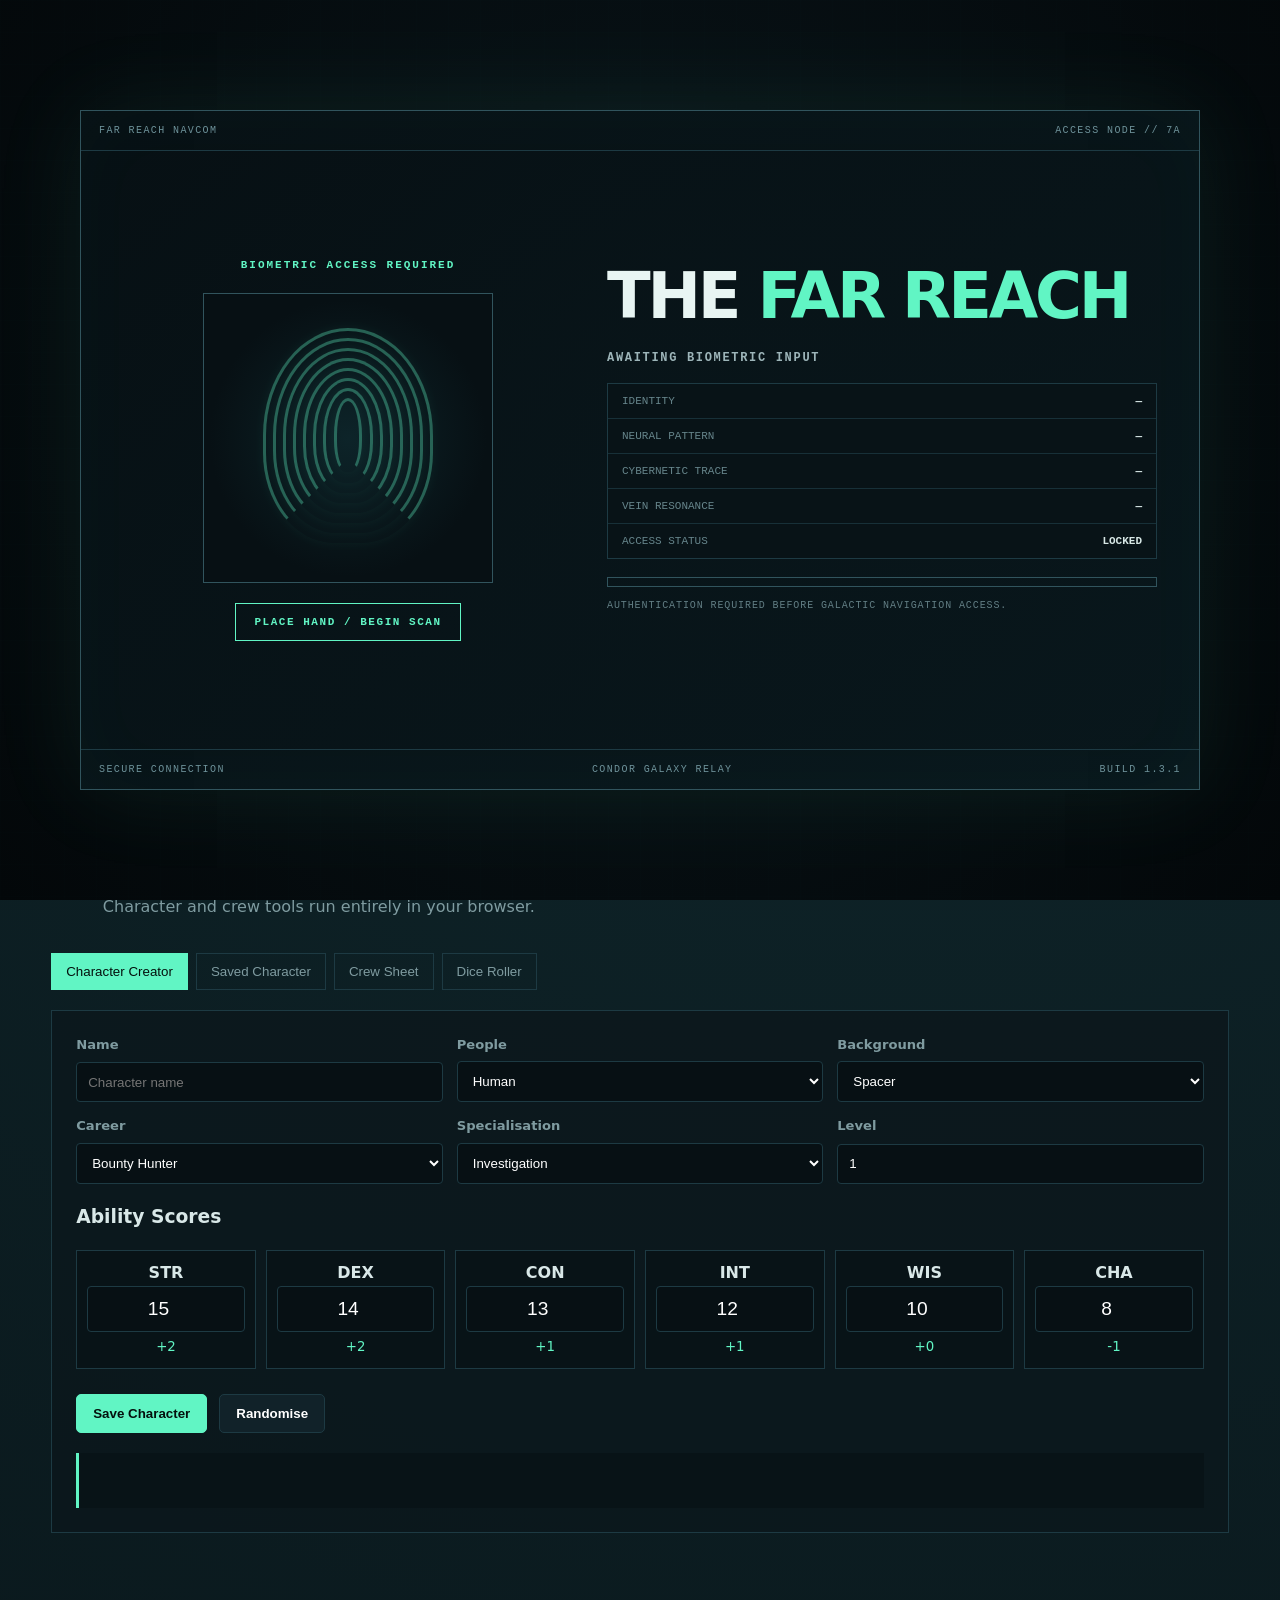
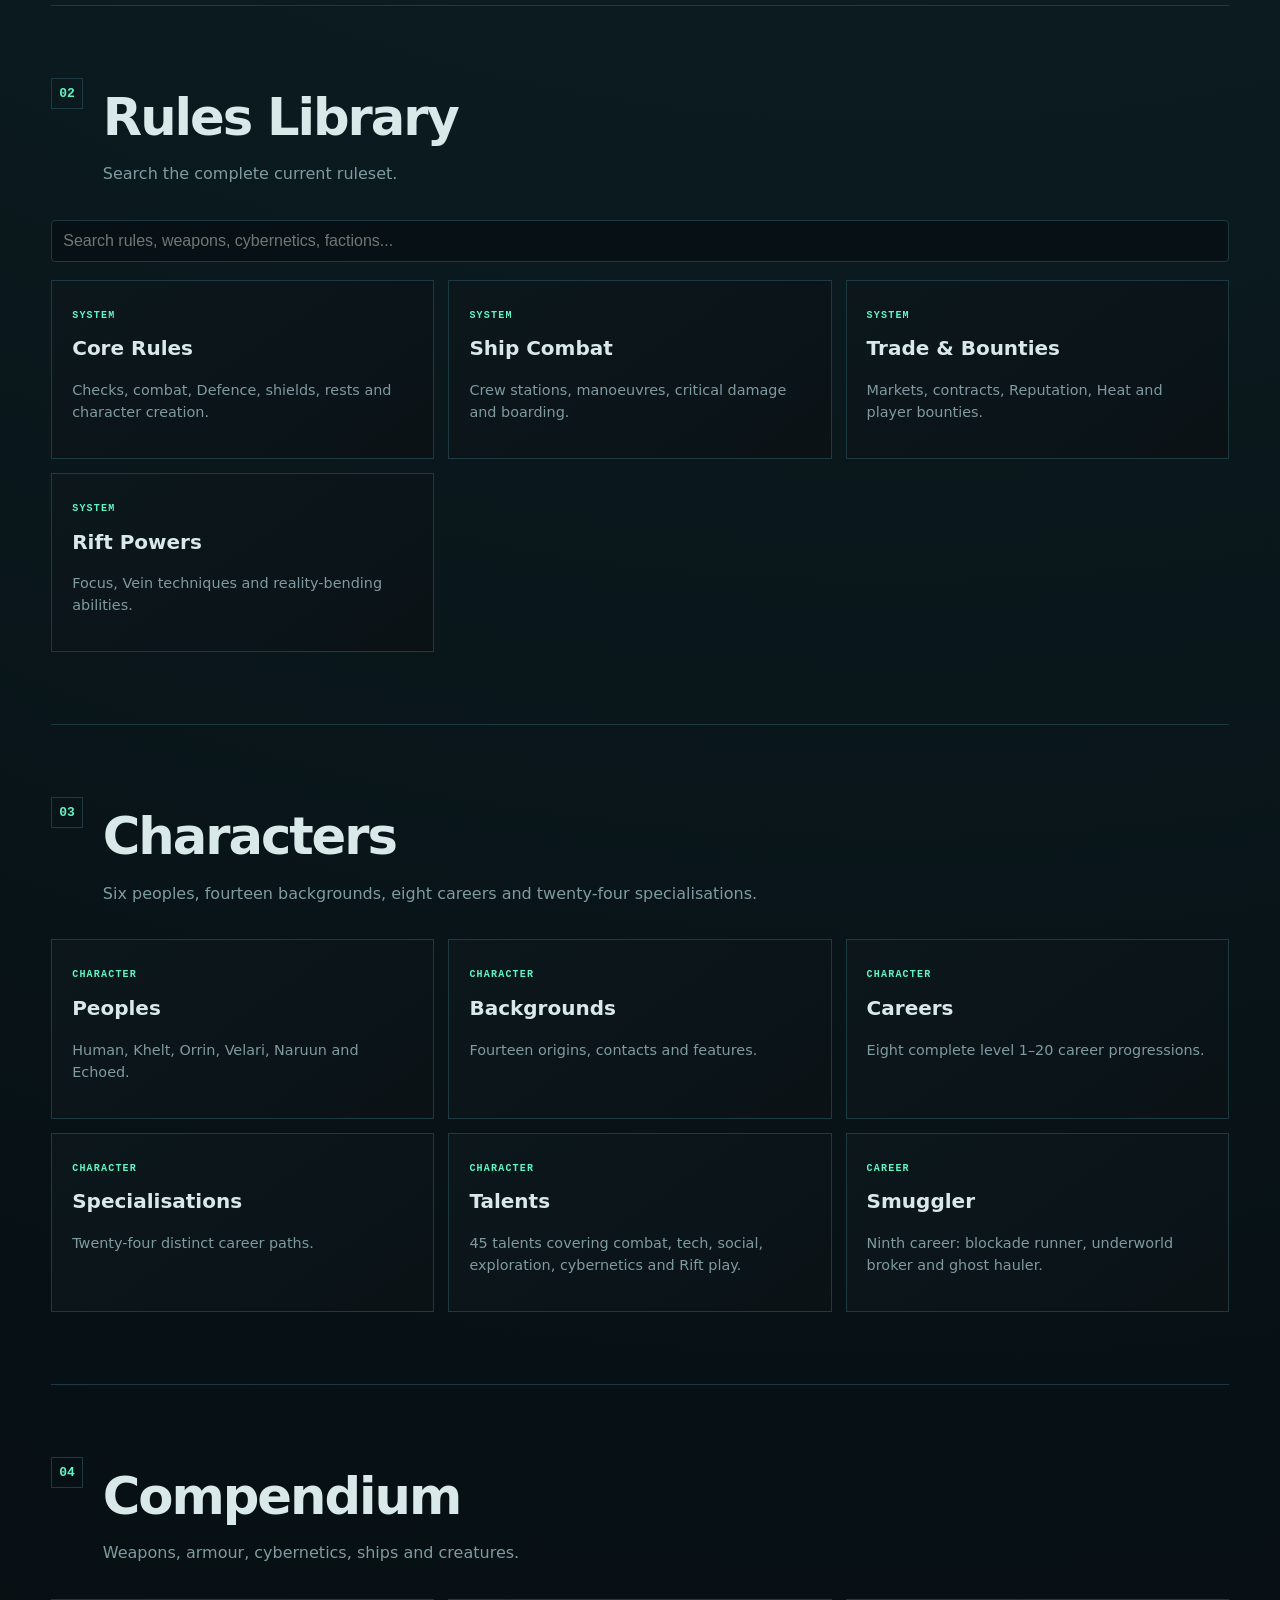
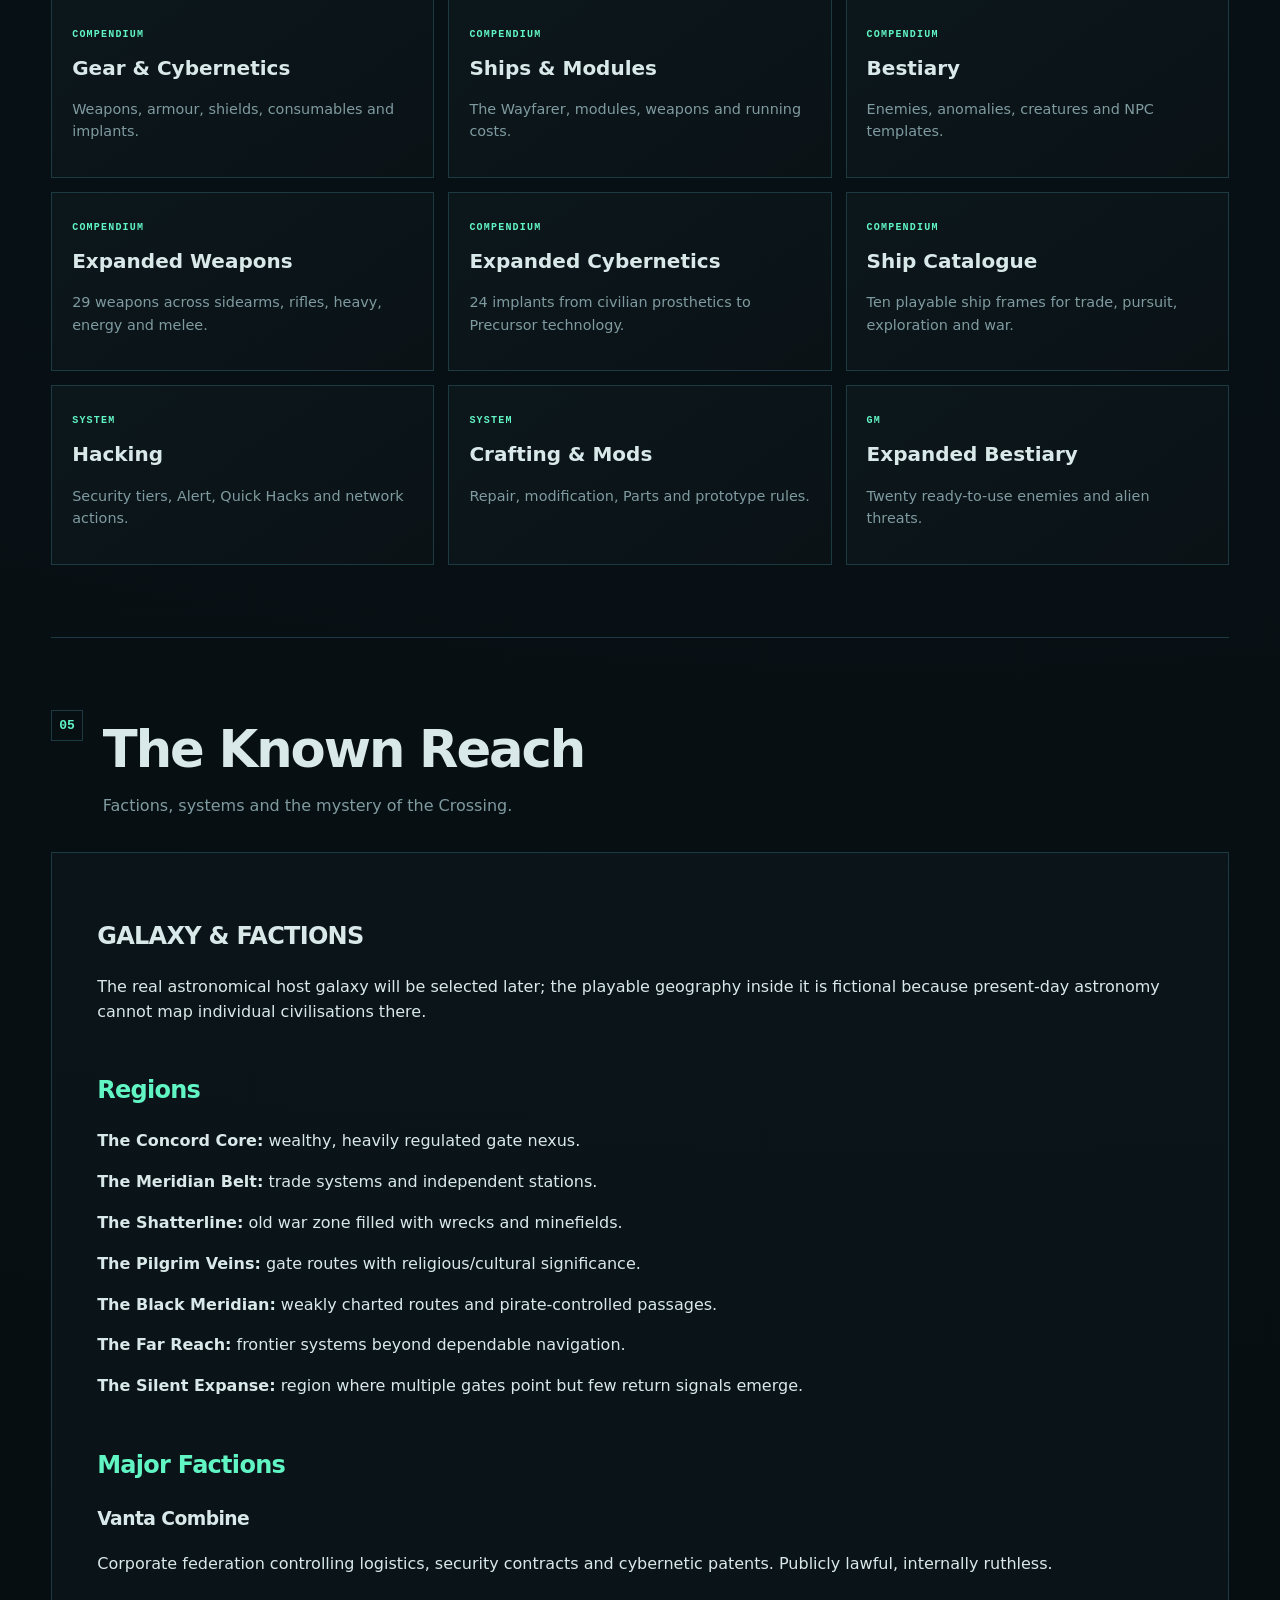
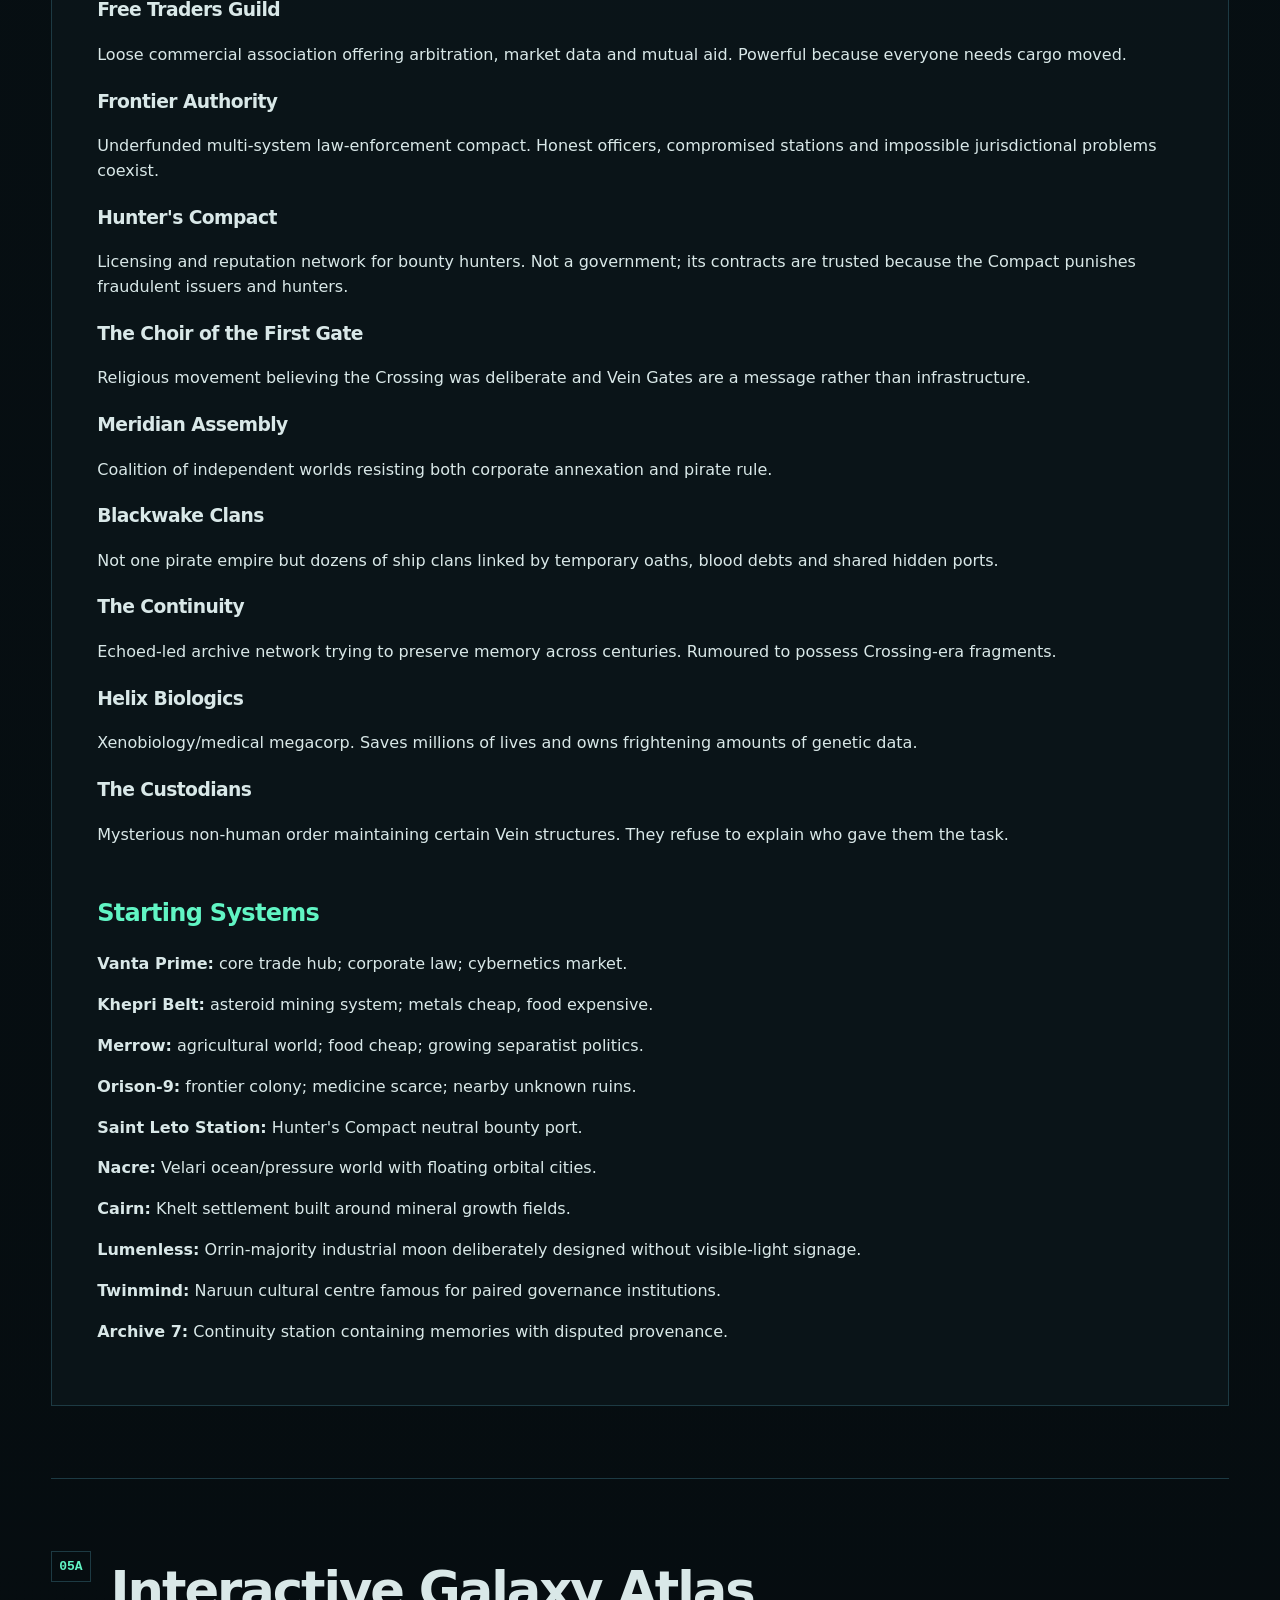
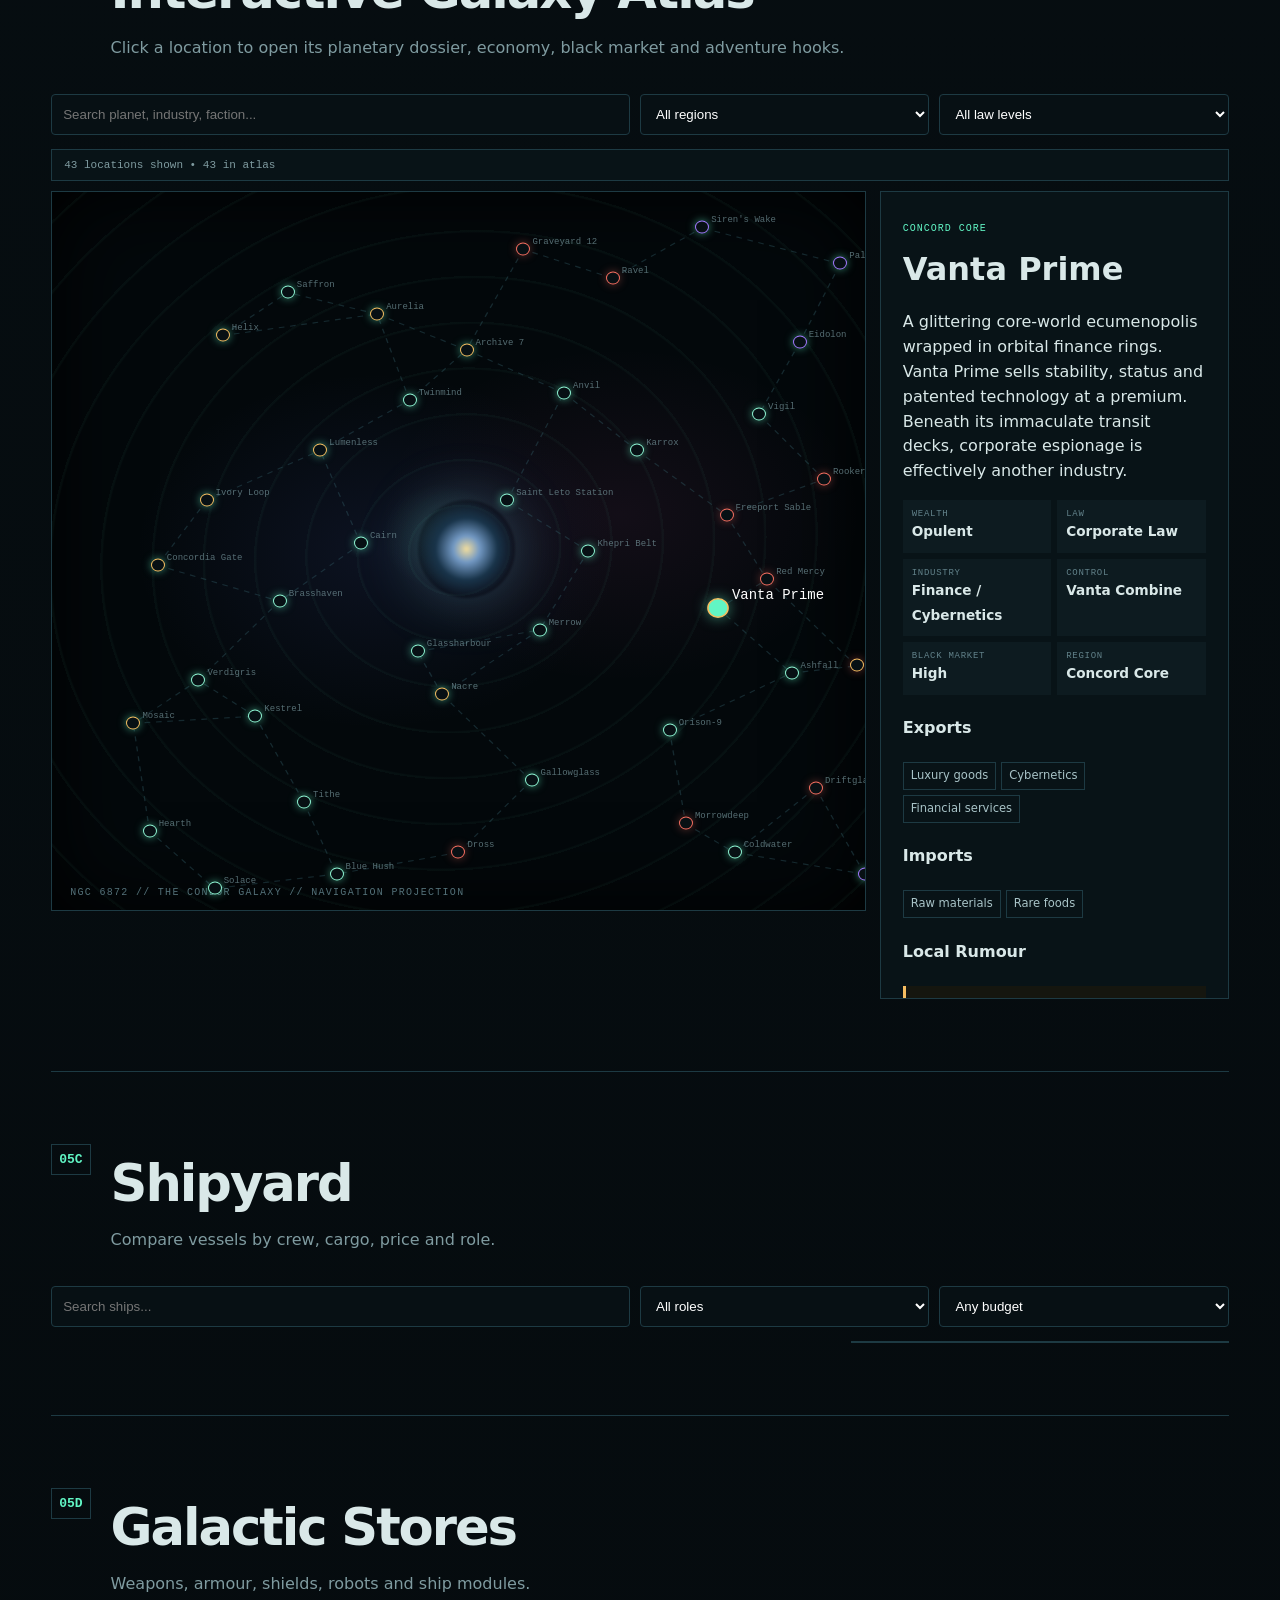
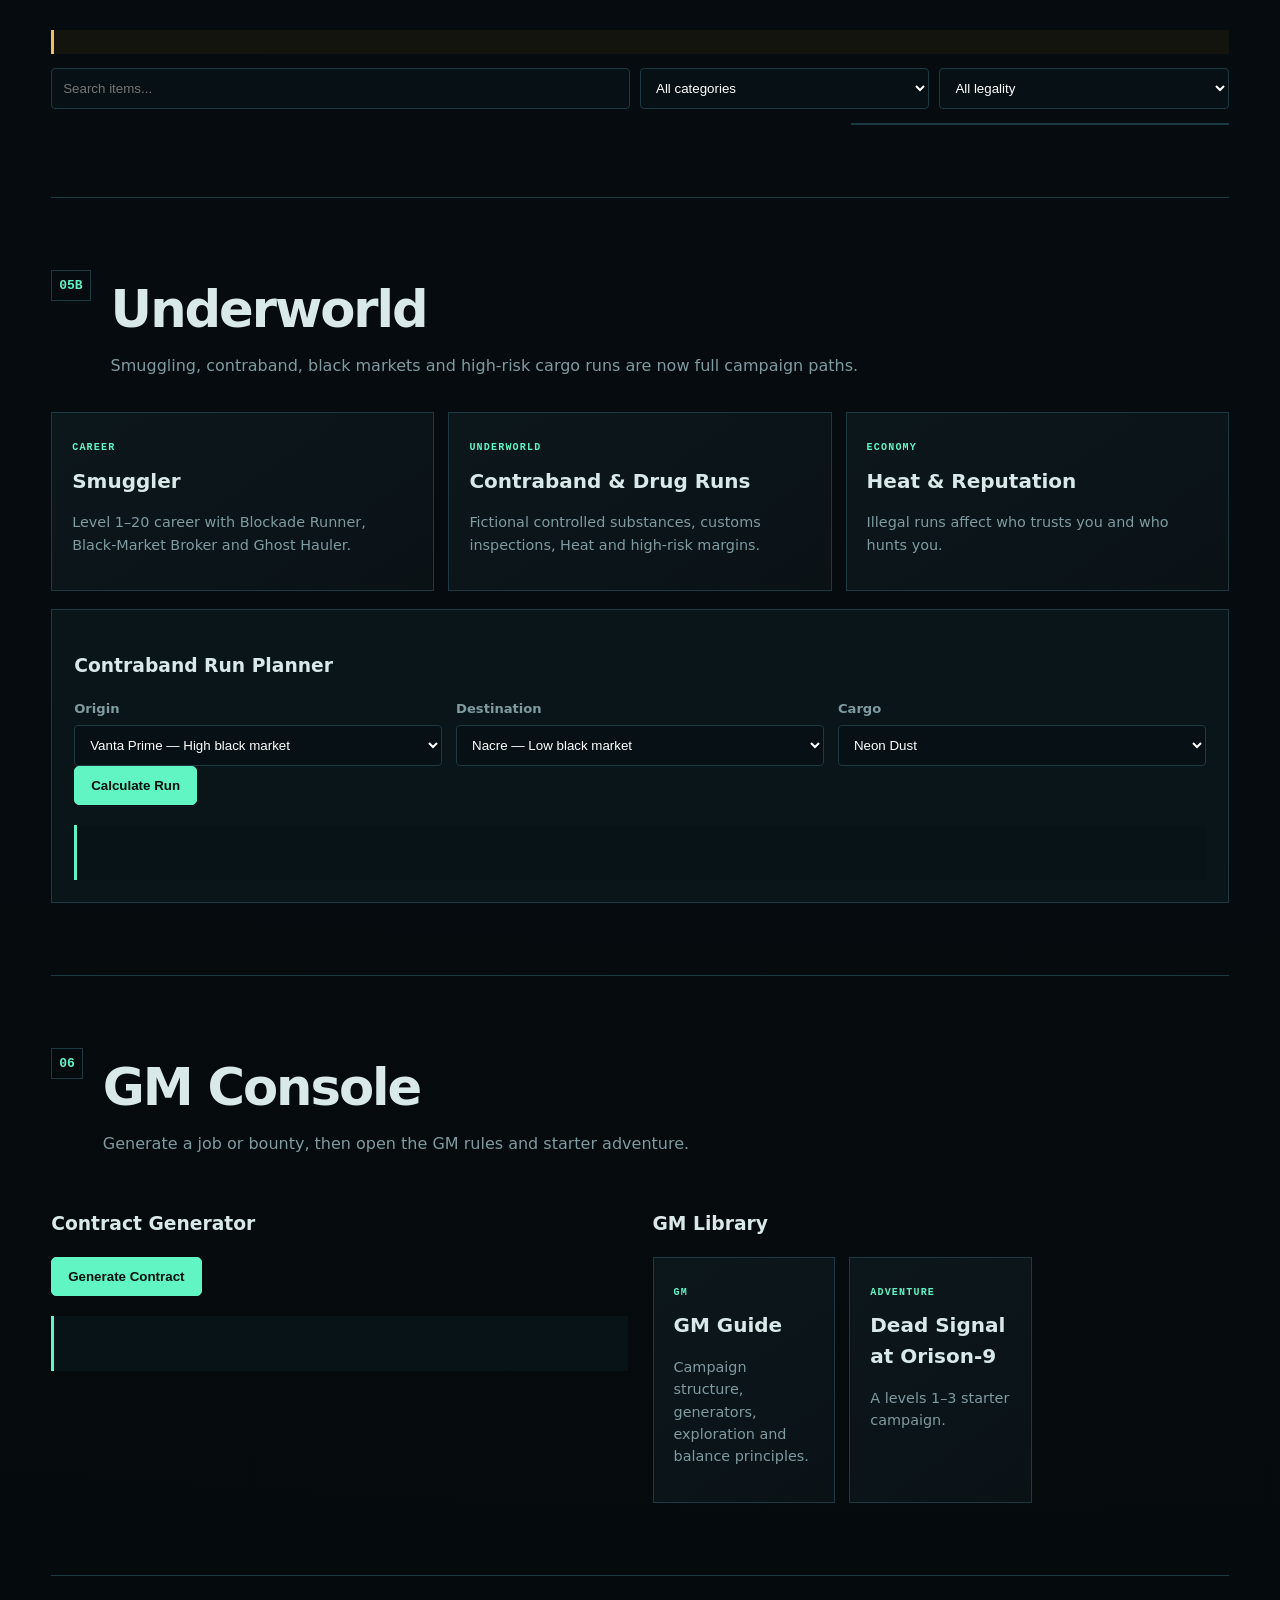
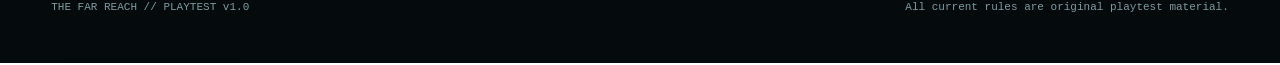
==== commit 78c5f67d: "Add files via upload" ====
--- a/index.html
+++ b/index.html
@@ -7,13 +7,59 @@
 <link rel="stylesheet" href="styles.css">
 </head>
 <body>
+
+<div id="entryGate" class="entry-gate" aria-live="polite">
+  <div class="entry-noise"></div>
+  <div class="entry-frame">
+    <div class="entry-topline">
+      <span>FAR REACH NAVCOM</span>
+      <span>ACCESS NODE // 7A</span>
+    </div>
+
+    <div class="entry-core">
+      <div class="bio-panel">
+        <div class="bio-title">BIOMETRIC ACCESS REQUIRED</div>
+        <div class="fingerprint-wrap">
+          <div class="fingerprint">
+            <span class="fp-line l1"></span><span class="fp-line l2"></span><span class="fp-line l3"></span>
+            <span class="fp-line l4"></span><span class="fp-line l5"></span><span class="fp-line l6"></span>
+            <span class="fp-line l7"></span><span class="fp-line l8"></span>
+          </div>
+          <div class="scan-line"></div>
+        </div>
+        <button id="beginScan" class="scan-button">PLACE HAND / BEGIN SCAN</button>
+      </div>
+
+      <div class="entry-status">
+        <div class="entry-logo">THE <strong>FAR REACH</strong></div>
+        <div id="scanStatus" class="scan-status">AWAITING BIOMETRIC INPUT</div>
+        <div class="status-list" id="statusList">
+          <div><span>IDENTITY</span><b>—</b></div>
+          <div><span>NEURAL PATTERN</span><b>—</b></div>
+          <div><span>CYBERNETIC TRACE</span><b>—</b></div>
+          <div><span>VEIN RESONANCE</span><b>—</b></div>
+          <div><span>ACCESS STATUS</span><b>LOCKED</b></div>
+        </div>
+        <div class="progress-shell"><div id="scanProgress" class="scan-progress"></div></div>
+        <div id="entryMessage" class="entry-message">AUTHENTICATION REQUIRED BEFORE GALACTIC NAVIGATION ACCESS.</div>
+      </div>
+    </div>
+
+    <div class="entry-footer">
+      <span>SECURE CONNECTION</span>
+      <span>CONDOR GALAXY RELAY</span>
+      <span>BUILD 1.3.1</span>
+    </div>
+  </div>
+</div>
+
 <header class="topbar">
   <a class="brand" href="#home"><span class="sigil">◈</span> THE FAR REACH</a>
   <button id="navToggle" aria-label="Toggle navigation">☰</button>
   <nav id="nav">
     <a href="#home">Home</a><a href="#play">Play</a><a href="#rules">Rules</a>
     <a href="#characters">Characters</a><a href="#compendium">Compendium</a>
-    <a href="#galaxy">Galaxy</a><a href="#underworld">Underworld</a><a href="#gm">GM</a>
+    <a href="#galaxy">Galaxy</a><a href="#shipyard">Shipyard</a><a href="#stores">Stores</a><a href="#underworld">Underworld</a><a href="#gm">GM</a>
   </nav>
 </header>
 
@@ -78,7 +124,7 @@
    <aside class="planet-dossier" id="planetDossier"><div class="atlas-empty"><span>◈</span><h3>Select a world</h3><p>Navigation data will appear here.</p></div></aside>
  </div>
 </section>
-<section id="underworld" class="panel">
+<section id="shipyard" class="panel"><div class="section-head"><span>05C</span><div><h2>Shipyard</h2><p>Compare vessels by crew, cargo, price and role.</p></div></div><div class="commerce-toolbar"><input id="shipSearch" placeholder="Search ships..."><select id="shipRole"><option value="">All roles</option></select><select id="shipBudget"><option value="">Any budget</option><option value="200000">Up to ₡200k</option><option value="300000">Up to ₡300k</option><option value="500000">Up to ₡500k</option><option value="1000000">Up to ₡1m</option></select></div><div class="commerce-layout"><div id="shipGrid" class="store-grid"></div><aside id="shipDetail" class="store-detail"></aside></div></section><section id="stores" class="panel"><div class="section-head"><span>05D</span><div><h2>Galactic Stores</h2><p>Weapons, armour, shields, robots and ship modules.</p></div></div><div id="economyNote" class="economy-note"></div><div class="commerce-toolbar"><input id="storeSearch" placeholder="Search items..."><select id="storeCategory"><option value="">All categories</option></select><select id="storeLegality"><option value="">All legality</option></select></div><div class="commerce-layout"><div id="storeGrid" class="store-grid"></div><aside id="itemDetail" class="store-detail"></aside></div></section><section id="underworld" class="panel">
  <div class="section-head"><span>05B</span><div><h2>Underworld</h2><p>Smuggling, contraband, black markets and high-risk cargo runs are now full campaign paths.</p></div></div>
  <div class="cards" id="underworldCards"></div>
  <div class="run-planner">
@@ -95,5 +141,185 @@
 
 <dialog id="reader"><button class="close" id="closeReader">×</button><article id="readerBody"></article></dialog>
 <footer><span>THE FAR REACH // PLAYTEST v1.0</span><span>All current rules are original playtest material.</span></footer>
-<script defer src="data.js"></script><script defer src="galaxy-data.js"></script><script defer src="script.js"></script><script defer src="atlas.js"></script>
-</body></html>+<script defer src="data.js"></script><script defer src="commerce-data.js"></script><script defer src="script.js"></script>
+<script>
+(function(){
+  const ATLAS = [{"name": "Vanta Prime", "slug": "vanta-prime", "region": "Concord Core", "x": 82, "y": 58, "wealth": "Opulent", "law": "Corporate Law", "industry": "Finance / Cybernetics", "faction": "Vanta Combine", "exports": ["Luxury goods", "Cybernetics", "Financial services"], "imports": ["Raw materials", "Rare foods"], "blackMarket": "High", "lore": "A glittering core-world ecumenopolis wrapped in orbital finance rings. Vanta Prime sells stability, status and patented technology at a premium. Beneath its immaculate transit decks, corporate espionage is effectively another industry.", "rumour": "The Combine has quietly begun purchasing old star charts that predate the Crossing records.", "hooks": ["Corporate espionage", "High-stakes auctions", "Executive protection"], "image": "assets/planets/vanta-prime.svg"}, {"name": "Khepri Belt", "slug": "khepri-belt", "region": "Meridian Belt", "x": 66, "y": 50, "wealth": "Working", "law": "Company Law", "industry": "Asteroid Mining", "faction": "Independent Miners", "exports": ["Metals", "Reactor ore", "Industrial ceramics"], "imports": ["Food", "Medicine", "Luxury goods"], "blackMarket": "High", "lore": "Thousands of inhabited rocks orbit a pale star. Refinery lights make the belt look like a broken necklace. Independent miners and corporate claim crews constantly dispute ownership of drifting ore fields.", "rumour": "Shaft crews report finding manufactured cavities inside an asteroid believed to be older than the system.", "hooks": ["Claim wars", "Salvage races", "Labour disputes"], "image": "assets/planets/khepri-belt.svg"}, {"name": "Merrow", "slug": "merrow", "region": "Meridian Belt", "x": 60, "y": 61, "wealth": "Comfortable", "law": "Civic Law", "industry": "Agriculture", "faction": "Meridian Assembly", "exports": ["Food", "Biofuel", "Textiles"], "imports": ["Machinery", "Electronics"], "blackMarket": "Low", "lore": "An emerald agricultural world whose floating grain platforms feed half the surrounding sector. Merrow's wealth is broad rather than spectacular, and local politics fiercely resist corporate ownership.", "rumour": "A fungal blight appears only in crops grown from one ancient seed bank.", "hooks": ["Trade diplomacy", "Eco mystery", "Political intrigue"], "image": "assets/planets/merrow.svg"}, {"name": "Orison-9", "slug": "orison-9", "region": "Far Reach", "x": 76, "y": 75, "wealth": "Poor", "law": "Frontier Law", "industry": "Colonial Extraction", "faction": "Frontier Authority", "exports": ["Rare minerals", "Survey data"], "imports": ["Medicine", "Food", "Parts"], "blackMarket": "Very High", "lore": "A dry frontier colony of dust-red mesas and prefabricated settlements. Orison-9 is famous for desperate contracts, medical shortages and ruins that do not match any known civilisation.", "rumour": "A repeating signal beneath the outer moon answers transmissions nobody sends.", "hooks": ["Starter adventure", "Ruins", "Black-market medicine"], "image": "assets/planets/orison-9.svg"}, {"name": "Saint Leto Station", "slug": "saint-leto-station", "region": "Meridian Belt", "x": 56, "y": 43, "wealth": "Comfortable", "law": "Compact Neutrality", "industry": "Bounty Exchange", "faction": "Hunter's Compact", "exports": ["Contracts", "Intelligence", "Prison transport"], "imports": ["Everything"], "blackMarket": "Medium", "lore": "A rotating station built around a captured comet. Saint Leto is neutral ground for licensed hunters, bail agents, information brokers and targets rich enough to negotiate.", "rumour": "The Compact's sealed archive contains bounties issued against people officially dead for centuries.", "hooks": ["Bounty board", "Rival hunters", "Neutral negotiations"], "image": "assets/planets/saint-leto-station.svg"}, {"name": "Nacre", "slug": "nacre", "region": "Pilgrim Veins", "x": 48, "y": 70, "wealth": "Wealthy", "law": "Consensus Law", "industry": "Ocean Engineering", "faction": "Velari Councils", "exports": ["Pressure tech", "Biomaterials", "Luxury aquatics"], "imports": ["Metals", "Dry-world foods"], "blackMarket": "Low", "lore": "A deep ocean world with luminous floating cities suspended above storm bands. Velari architecture changes shape with tides and local gravity.", "rumour": "A city beneath the southern sea has stopped rising for its seasonal migration.", "hooks": ["Undersea exploration", "Diplomacy", "Luxury trade"], "image": "assets/planets/nacre.svg"}, {"name": "Cairn", "slug": "cairn", "region": "Meridian Belt", "x": 38, "y": 49, "wealth": "Working", "law": "Clan Compact", "industry": "Mineral Cultivation", "faction": "Khelt Assemblies", "exports": ["Living minerals", "Ceramics", "Structural crystal"], "imports": ["Organics", "Electronics"], "blackMarket": "Medium", "lore": "Khelt settlements grow around vast mineral gardens cultivated for both food-colony chemistry and construction. Outsiders often mistake the slow-moving mineral fields for geological formations.", "rumour": "One growth field has begun forming symbols no Khelt colony claims to be producing.", "hooks": ["Alien biology", "Mining", "Cultural mystery"], "image": "assets/planets/cairn.svg"}, {"name": "Lumenless", "slug": "lumenless", "region": "Concord Core", "x": 33, "y": 36, "wealth": "Wealthy", "law": "Technocratic", "industry": "Heavy Industry", "faction": "Orrin Directorate", "exports": ["Sensors", "Power systems", "Industrial optics"], "imports": ["Organic goods", "Art"], "blackMarket": "Low", "lore": "An industrial moon designed for Orrin senses: almost no visible-light signage, but the electromagnetic landscape is dazzling. Human visitors rely on augmented navigation overlays.", "rumour": "A silent district is electrically invisible despite drawing enormous power.", "hooks": ["Tech noir", "Hacking", "Orrin culture"], "image": "assets/planets/lumenless.svg"}, {"name": "Twinmind", "slug": "twinmind", "region": "Concord Core", "x": 44, "y": 29, "wealth": "Comfortable", "law": "Dual Assembly", "industry": "Education / Arbitration", "faction": "Naruun Synod", "exports": ["Mediators", "Cognitive tech", "Education"], "imports": ["Rare materials"], "blackMarket": "Low", "lore": "Twinmind's institutions are famously paired: two chambers, two judges and often two simultaneous arguments. The world exports negotiators trusted in disputes where no one trusts anyone else.", "rumour": "One chamber of the planetary assembly has begun voting differently from its paired counterpart with no record of dissent.", "hooks": ["Diplomacy", "Mind mysteries", "Politics"], "image": "assets/planets/twinmind.svg"}, {"name": "Archive 7", "slug": "archive-7", "region": "Pilgrim Veins", "x": 51, "y": 22, "wealth": "Wealthy", "law": "Archive Charter", "industry": "Memory Preservation", "faction": "The Continuity", "exports": ["Historical data", "Identity services", "Memory repair"], "imports": ["Secure hardware", "Rare bio-gels"], "blackMarket": "Restricted", "lore": "A vast Echoed archive station where memory-organisms, personal histories and disputed identities are stored in redundant vaults. Entry to the lower stacks requires sponsorship.", "rumour": "A Crossing-era memory fragment contains a map of stars that should not have been visible from Earth.", "hooks": ["Crossing lore", "Heists", "Identity drama"], "image": "assets/planets/archive-7.svg"}, {"name": "Karrox", "slug": "karrox", "region": "Shatterline", "x": 72, "y": 36, "wealth": "Poor", "law": "Corporate Martial", "industry": "Deep Mining", "faction": "Vanta Subsidiaries", "exports": ["Iridium", "Cobalt", "Starship alloys"], "imports": ["Food", "Water", "Medicine"], "blackMarket": "Very High", "lore": "A furnace world scarred by open-pit mines large enough to see from orbit. Workers live in shielded canyon blocks beneath permanent industrial haze; the abandoned shafts host a vast contraband economy.", "rumour": "Miners in Shaft 81 broke through into a chamber whose walls heal after being cut.", "hooks": ["Mining horror", "Labour rebellion", "Smuggling"], "image": "assets/planets/karrox.svg"}, {"name": "Freeport Sable", "slug": "freeport-sable", "region": "Black Meridian", "x": 83, "y": 45, "wealth": "Uneven", "law": "Lawless", "industry": "Contraband / Repairs", "faction": "Sable Council", "exports": ["Stolen goods", "Forged IDs", "Ship modifications"], "imports": ["Fuel", "Weapons", "Information"], "blackMarket": "Extreme", "lore": "A pirate-built station welded from seven wrecks. Anything can be bought here if you know which airlock to knock on, and every deck has a different idea of what counts as law.", "rumour": "Someone is buying intact military transponders in bulk and paying triple market value.", "hooks": ["Black market", "Pirates", "Ship mods"], "image": "assets/planets/freeport-sable.svg"}, {"name": "Red Mercy", "slug": "red-mercy", "region": "Black Meridian", "x": 88, "y": 54, "wealth": "Poor", "law": "Syndicate Rule", "industry": "Chemical Production", "faction": "Mercy Families", "exports": ["Pharmaceutical precursors", "Neon Dust", "Red Mercy"], "imports": ["Food", "Clean water", "Weapons"], "blackMarket": "Extreme", "lore": "A rust-coloured moon dominated by chemical basins and syndicate refinery towns. Its legal pharmaceutical industry is enormous; its illegal labs are even larger.", "rumour": "A new batch of Red Mercy contains microscopic structures resembling Vein lattice.", "hooks": ["Drug runs", "Syndicates", "Chemical mystery"], "image": "assets/planets/red-mercy.svg"}, {"name": "Aurelia", "slug": "aurelia", "region": "Concord Core", "x": 40, "y": 17, "wealth": "Opulent", "law": "High Civic", "industry": "Luxury / Tourism", "faction": "Aurelian Houses", "exports": ["Luxury goods", "Art", "Entertainment"], "imports": ["Rare foods", "Exotics"], "blackMarket": "High", "lore": "A jewel-like resort world of engineered islands and orbital palaces. Wealthy travellers come to disappear behind privacy law and return with expensive stories.", "rumour": "Several elite guests have vanished from sealed private islands without triggering security systems.", "hooks": ["Luxury heists", "Social intrigue", "High-value smuggling"], "image": "assets/planets/aurelia.svg"}, {"name": "Brasshaven", "slug": "brasshaven", "region": "Meridian Belt", "x": 28, "y": 57, "wealth": "Working", "law": "Union Law", "industry": "Shipbuilding", "faction": "Free Dock Union", "exports": ["Ship modules", "Hull plating", "Repair services"], "imports": ["Ore", "Electronics", "Food"], "blackMarket": "Medium", "lore": "A smoky orbital shipyard surrounding a gas giant. Brasshaven can rebuild almost anything that reaches its docks, and its union crews remember every captain who refused to pay.", "rumour": "A derelict ship under repair contains a second set of rooms not visible from outside.", "hooks": ["Ship upgrades", "Union jobs", "Salvage"], "image": "assets/planets/brasshaven.svg"}, {"name": "Gallowglass", "slug": "gallowglass", "region": "Shatterline", "x": 59, "y": 82, "wealth": "Poor", "law": "Military Quarantine", "industry": "Wreck Salvage", "faction": "Frontier Authority", "exports": ["Military salvage", "Scrap"], "imports": ["Medicine", "Fuel"], "blackMarket": "High", "lore": "A shattered moon orbiting a battlefield graveyard. Salvagers search the debris under strict quarantine because unexploded weapons and autonomous war machines remain active.", "rumour": "A capital-ship wreck recently transmitted a valid crew muster code after 117 years of silence.", "hooks": ["War salvage", "Drones", "Ghost ship"], "image": "assets/planets/gallowglass.svg"}, {"name": "Eidolon", "slug": "eidolon", "region": "Silent Expanse", "x": 92, "y": 21, "wealth": "Unknown", "law": "Unknown", "industry": "Unknown", "faction": "None", "exports": [], "imports": [], "blackMarket": "Unknown", "lore": "A blue-white world visible through a damaged route. Every probe sent toward Eidolon returns exactly one image: the planet, one hour closer, even when the probe never moved.", "rumour": "The image timestamp is always tomorrow.", "hooks": ["Deep mystery", "Precursor", "Time anomaly"], "image": "assets/planets/eidolon.svg"}, {"name": "Ashfall", "slug": "ashfall", "region": "Far Reach", "x": 91, "y": 67, "wealth": "Poor", "law": "Settler Law", "industry": "Geothermal Industry", "faction": "Ashfall Compact", "exports": ["Thermal cells", "Rare salts"], "imports": ["Filters", "Food", "Machinery"], "blackMarket": "High", "lore": "Volcanic ash covers almost every surface, forcing cities into enormous pressurised calderas. Pilots navigate by thermal beacon through permanent darkness.", "rumour": "A newly opened lava tube leads to a metal door kilometres below the crust.", "hooks": ["Hazard world", "Mining", "Exploration"], "image": "assets/planets/ashfall.svg"}, {"name": "Kestrel", "slug": "kestrel", "region": "Meridian Belt", "x": 25, "y": 73, "wealth": "Comfortable", "law": "Republic", "industry": "Aerospace / Pilots", "faction": "Kestrel Republic", "exports": ["Engines", "Navigation systems", "Pilots"], "imports": ["Fuel", "Metals"], "blackMarket": "Medium", "lore": "A high-gravity world famous for flight academies built along equatorial cliffs. Kestrel pilots have an irritating habit of assuming everyone else flies badly.", "rumour": "Someone is sabotaging racers before the sector's largest starship rally.", "hooks": ["Racing", "Pilot culture", "Sabotage"], "image": "assets/planets/kestrel.svg"}, {"name": "Morrowdeep", "slug": "morrowdeep", "region": "Black Meridian", "x": 78, "y": 88, "wealth": "Poor", "law": "Clan Law", "industry": "Fuel Harvesting", "faction": "Blackwake Clans", "exports": ["Fuel", "Volatiles"], "imports": ["Parts", "Weapons", "Food"], "blackMarket": "Extreme", "lore": "Fuel rigs drift in the upper atmosphere of a black gas giant. Most platforms pledge to one pirate clan or another, and outsiders are useful only while paying.", "rumour": "A rig has discovered something alive inside a hydrogen storm.", "hooks": ["Pirates", "Fuel jobs", "Monster"], "image": "assets/planets/morrowdeep.svg"}, {"name": "Helix", "slug": "helix", "region": "Concord Core", "x": 21, "y": 20, "wealth": "Wealthy", "law": "Corporate", "industry": "Biomedicine", "faction": "Helix Biologics", "exports": ["Medicine", "Gene therapy", "Biotech"], "imports": ["Samples", "Rare compounds"], "blackMarket": "Restricted", "lore": "A clean white-green world of medical arcologies and protected research preserves. Helix Biologics is both one of the galaxy's greatest lifesaving institutions and one of its most feared data owners.", "rumour": "A clinic claims a dead patient has continued submitting biometric updates.", "hooks": ["Medical intrigue", "Corporate secrets", "Bioethics"], "image": "assets/planets/helix.svg"}, {"name": "Tithe", "slug": "tithe", "region": "Pilgrim Veins", "x": 31, "y": 85, "wealth": "Working", "law": "Temple Charter", "industry": "Pilgrimage", "faction": "First Gate Choir", "exports": ["Relics", "Pilgrim services"], "imports": ["Food", "Offerings", "Transport"], "blackMarket": "Medium", "lore": "A desert pilgrimage world where millions walk beneath the exposed remains of a dormant Vein structure. The economy runs on visitors, faith and relic authentication.", "rumour": "For the first time in recorded history, one segment of the dead Gate has begun humming.", "hooks": ["Religion", "Vein lore", "Relic scams"], "image": "assets/planets/tithe.svg"}, {"name": "Coldwater", "slug": "coldwater", "region": "Far Reach", "x": 84, "y": 92, "wealth": "Poor", "law": "Cooperative", "industry": "Ice / Water Mining", "faction": "Colonial Cooperative", "exports": ["Water", "Deuterium", "Ice"], "imports": ["Heat systems", "Food"], "blackMarket": "High", "lore": "An ice moon whose settlements are bored deep into blue glaciers. Water tankers keep several nearby frontier systems alive.", "rumour": "The lowest borehole hit a warm ocean containing manufactured lights.", "hooks": ["Ice exploration", "Trade", "Under-ice mystery"], "image": "assets/planets/coldwater.svg"}, {"name": "Ivory Loop", "slug": "ivory-loop", "region": "Concord Core", "x": 19, "y": 43, "wealth": "Opulent", "law": "Banking Charter", "industry": "Finance / Secure Storage", "faction": "Loop Consortium", "exports": ["Banking", "Vaulting", "Insurance"], "imports": ["Luxury", "Security tech"], "blackMarket": "Very High", "lore": "A ring habitat containing the sector's most secure private vaults. Its law treats property crime more seriously than many worlds treat murder.", "rumour": "A vault owner has offered a fortune to steal their own property before a court freezes it.", "hooks": ["Heists", "Banking", "White-collar crime"], "image": "assets/planets/ivory-loop.svg"}, {"name": "Dross", "slug": "dross", "region": "Shatterline", "x": 50, "y": 92, "wealth": "Poor", "law": "None", "industry": "Scrap / Smuggling", "faction": "Independent Crews", "exports": ["Scrap", "Unregistered parts"], "imports": ["Everything"], "blackMarket": "Extreme", "lore": "A debris-choked rogue planet surrounded by thousands of temporary salvage camps. No government lasts longer than its ammunition supply.", "rumour": "A scavenger found a perfectly preserved human language plaque bearing a date before the Crossing.", "hooks": ["Lawless salvage", "Smuggling", "Crossing clue"], "image": "assets/planets/dross.svg"}, {"name": "Verdigris", "slug": "verdigris", "region": "Meridian Belt", "x": 18, "y": 68, "wealth": "Comfortable", "law": "Eco Charter", "industry": "Biomaterials", "faction": "Verdigris Cooperative", "exports": ["Medicinal plants", "Biopolymers", "Food"], "imports": ["Metals", "Tech"], "blackMarket": "Low", "lore": "A dense copper-green jungle world with carefully regulated settlements. Export licences are strict because a single invasive organism could devastate other systems.", "rumour": "Black-market hunters are paying for eggs from a supposedly extinct predator.", "hooks": ["Jungle exploration", "Bio-smuggling", "Conservation"], "image": "assets/planets/verdigris.svg"}, {"name": "Rookery", "slug": "rookery", "region": "Black Meridian", "x": 95, "y": 40, "wealth": "Uneven", "law": "Pirate Moot", "industry": "Piracy / Shipbreaking", "faction": "Blackwake Clans", "exports": ["Stolen ships", "Weapons", "Salvage"], "imports": ["Fuel", "Luxury"], "blackMarket": "Extreme", "lore": "A hollowed asteroid city where pirate captains meet under temporary truce. Its outer docks are built from ships whose owners lost arguments.", "rumour": "A captain has arrived flying a vessel registered to a government that vanished two centuries ago.", "hooks": ["Pirate politics", "Ship theft", "Bounties"], "image": "assets/planets/rookery.svg"}, {"name": "Glassharbour", "slug": "glassharbour", "region": "Meridian Belt", "x": 45, "y": 64, "wealth": "Comfortable", "law": "Mercantile", "industry": "Trade / Entertainment", "faction": "Free Traders Guild", "exports": ["Trade services", "Luxury", "Information"], "imports": ["Everything"], "blackMarket": "High", "lore": "A bright station built inside a transparent crystalline asteroid. The public markets are respectable; the private auction decks sell things respectable merchants pretend not to want.", "rumour": "A sealed Precursor object is being auctioned without the seller knowing what it is.", "hooks": ["Auctions", "Trade", "Smuggling"], "image": "assets/planets/glassharbour.svg"}, {"name": "Pale", "slug": "pale", "region": "Silent Expanse", "x": 97, "y": 10, "wealth": "Unknown", "law": "None", "industry": "Unknown", "faction": "None", "exports": [], "imports": [], "blackMarket": "Unknown", "lore": "A colourless planet orbiting a dim star. Long-range spectra suggest oceans, atmosphere and organic chemistry, yet the world reflects light as though every surface were coated in ash.", "rumour": "Every survey ship reports a different number of moons.", "hooks": ["Uncharted", "Horror", "Exploration"], "image": "assets/planets/pale.svg"}, {"name": "Concordia Gate", "slug": "concordia-gate", "region": "Concord Core", "x": 13, "y": 52, "wealth": "Wealthy", "law": "Treaty Zone", "industry": "Transit", "faction": "Meridian Assembly", "exports": ["Transit", "Customs services"], "imports": ["Everything"], "blackMarket": "Low", "lore": "The largest functioning Vein hub in the region, surrounded by customs stations, hotels, repair docks and embassies. Almost every legal journey into the Core passes through it.", "rumour": "Customs algorithms have begun flagging ships that have not yet arrived.", "hooks": ["Travel hub", "Customs", "Gate mystery"], "image": "assets/planets/concordia-gate.svg"}, {"name": "Ravel", "slug": "ravel", "region": "Black Meridian", "x": 69, "y": 12, "wealth": "Uneven", "law": "Syndicate Pact", "industry": "Data Crime", "faction": "Ravel Houses", "exports": ["Stolen data", "Forgery", "ICE"], "imports": ["Hardware", "Luxury"], "blackMarket": "Extreme", "lore": "A neon-lit urban moon where identity can be rented by the hour. Ravel's criminal houses specialise in forged citizenship, hacked debt records and corporate blackmail.", "rumour": "A broker is selling complete identities belonging to people who have not been born yet.", "hooks": ["Cybercrime", "Forgery", "Hacking"], "image": "assets/planets/ravel.svg"}, {"name": "Blue Hush", "slug": "blue-hush", "region": "Pilgrim Veins", "x": 35, "y": 95, "wealth": "Working", "law": "Monastic", "industry": "Sensor Research", "faction": "Hush Monasteries", "exports": ["Sensors", "Signal analysis"], "imports": ["Food", "Parts"], "blackMarket": "Restricted", "lore": "A quiet ocean moon whose monasteries operate enormous deep-space listening arrays. Visitors are expected to maintain strict electromagnetic silence.", "rumour": "The arrays have detected a repeating human heartbeat from outside mapped space.", "hooks": ["Signals", "Monks", "Deep space"], "image": "assets/planets/blue-hush.svg"}, {"name": "Anvil", "slug": "anvil", "region": "Shatterline", "x": 63, "y": 28, "wealth": "Working", "law": "Military", "industry": "Weapons Manufacturing", "faction": "Frontier Authority", "exports": ["Weapons", "Armour", "Ammunition"], "imports": ["Ore", "Food"], "blackMarket": "Restricted", "lore": "A fortified industrial world whose cities are partially underground. Anvil supplies weapons to frontier law enforcement and therefore attracts every thief with ambition.", "rumour": "A complete shipment of military rifles vanished from a sealed orbital elevator.", "hooks": ["Arms jobs", "Security", "Theft"], "image": "assets/planets/anvil.svg"}, {"name": "Saffron", "slug": "saffron", "region": "Meridian Belt", "x": 29, "y": 14, "wealth": "Comfortable", "law": "Civic", "industry": "Spice / Luxury Agriculture", "faction": "Saffron League", "exports": ["Spices", "Perfumes", "Luxury foods"], "imports": ["Machinery", "Water"], "blackMarket": "Medium", "lore": "Warm ochre continents produce rare flavour compounds coveted across the Core. Merchant families fight elaborate trade wars that rarely involve open violence.", "rumour": "A newly cultivated spice induces identical dreams in unrelated species.", "hooks": ["Luxury trade", "Merchant rivalry", "Alien biology"], "image": "assets/planets/saffron.svg"}, {"name": "Vigil", "slug": "vigil", "region": "Far Reach", "x": 87, "y": 31, "wealth": "Working", "law": "Military Frontier", "industry": "Early Warning", "faction": "Frontier Authority", "exports": ["Sensor data", "Security"], "imports": ["Food", "Parts", "Personnel"], "blackMarket": "Medium", "lore": "A bleak fortress moon guarding a damaged Vein route. Its sensor arrays watch the Black Meridian, and its crews live with the certainty that one day something will come through.", "rumour": "An unmanned beacon beyond the route has started transmitting Vigil's own classified challenge codes.", "hooks": ["Military", "Deep-space threat", "Recon"], "image": "assets/planets/vigil.svg"}, {"name": "Mosaic", "slug": "mosaic", "region": "Concord Core", "x": 10, "y": 74, "wealth": "Opulent", "law": "Federal", "industry": "Culture / Media", "faction": "Mosaic Federation", "exports": ["Media", "Fashion", "Art"], "imports": ["Rare materials", "Stories"], "blackMarket": "High", "lore": "A cosmopolitan city-world famous for mixed-species districts and entertainment industries. Reputation can be worth more than credits here.", "rumour": "An anonymous media account is predicting major political assassinations minutes before they happen.", "hooks": ["Celebrity", "Social play", "Information"], "image": "assets/planets/mosaic.svg"}, {"name": "Graveyard 12", "slug": "graveyard-12", "region": "Shatterline", "x": 58, "y": 8, "wealth": "None", "law": "Quarantine", "industry": "None", "faction": "None", "exports": ["Salvage"], "imports": ["—"], "blackMarket": "Extreme", "lore": "An interdicted system containing the remains of a fleet battle so violent that wreck fields orbit the star like rings. Entry is illegal without military permit.", "rumour": "Several wrecks recently altered orbit simultaneously, as though avoiding a collision.", "hooks": ["Forbidden salvage", "War mystery", "Autonomous ships"], "image": "assets/planets/graveyard-12.svg"}, {"name": "Hearth", "slug": "hearth", "region": "Meridian Belt", "x": 12, "y": 89, "wealth": "Comfortable", "law": "Local Democracy", "industry": "Manufacturing / Food", "faction": "Independent", "exports": ["Consumer goods", "Food", "Small craft"], "imports": ["Rare ore", "Cybernetics"], "blackMarket": "Low", "lore": "A pleasant temperate world that markets itself as the safest place in the Belt to raise a family. Its reliability makes it economically important and criminally attractive.", "rumour": "A local election is being funded by money traced to three rival pirate clans.", "hooks": ["Political crime", "Family world", "Trade"], "image": "assets/planets/hearth.svg"}, {"name": "Driftglass", "slug": "driftglass", "region": "Far Reach", "x": 94, "y": 83, "wealth": "Poor", "law": "None", "industry": "Salvage / Contraband", "faction": "Drifter Fleets", "exports": ["Alien salvage", "Contraband"], "imports": ["Fuel", "Food"], "blackMarket": "Extreme", "lore": "A migrating flotilla rather than a planet: hundreds of ships and habitats orbit an icy rogue world. Driftglass changes location every few years and sells things found beyond mapped routes.", "rumour": "A trader has brought back an Orrin-made device from a region no Orrin expedition ever visited.", "hooks": ["Mobile market", "Deep salvage", "Underworld"], "image": "assets/planets/driftglass.svg"}, {"name": "Solace", "slug": "solace", "region": "Pilgrim Veins", "x": 20, "y": 97, "wealth": "Comfortable", "law": "Sanctuary Law", "industry": "Medicine / Refuge", "faction": "Sanctuary Orders", "exports": ["Medical services", "Refuge"], "imports": ["Medicine", "Food", "Donations"], "blackMarket": "Low", "lore": "A moon-sized sanctuary settlement where extradition is almost impossible. Refugees, defectors and political dissidents live beside hospitals supported by donations.", "rumour": "A powerful government demands the return of a patient whose body supposedly contains stolen state property.", "hooks": ["Refuge", "Medical ethics", "Diplomacy"], "image": "assets/planets/solace.svg"}, {"name": "Obsidian Crown", "slug": "obsidian-crown", "region": "Black Meridian", "x": 99, "y": 66, "wealth": "Wealthy", "law": "Autocracy", "industry": "Piracy / Luxury", "faction": "Crown Syndicate", "exports": ["Contraband", "Luxury", "Protection"], "imports": ["Weapons", "Food", "Cybernetics"], "blackMarket": "Extreme", "lore": "A volcanic world ruled by a pirate dynasty wealthy enough to imitate a royal court. Its capital is beautiful, brutal and filled with captains seeking favour.", "rumour": "The Crown is offering legal immunity to the crew that steals a particular Vanta prototype.", "hooks": ["Crime court", "Major heist", "Syndicate"], "image": "assets/planets/obsidian-crown.svg"}, {"name": "Siren's Wake", "slug": "siren-s-wake", "region": "Far Reach", "x": 80, "y": 5, "wealth": "Unknown", "law": "None", "industry": "Unknown", "faction": "None", "exports": [], "imports": [], "blackMarket": "Unknown", "lore": "A gas giant surrounded by a broad violet ring. Ships passing near the rings receive personalised distress calls using voices from their own crew histories.", "rumour": "The signal knows secrets never transmitted electronically.", "hooks": ["Psychological mystery", "Exploration", "Anomaly"], "image": "assets/planets/siren-s-wake.svg"}, {"name": "Hollow Star", "slug": "hollow-star", "region": "Silent Expanse", "x": 100, "y": 95, "wealth": "Unknown", "law": "Unknown", "industry": "Unknown", "faction": "Unknown", "exports": [], "imports": [], "blackMarket": "Unknown", "lore": "Charts mark only a gravitational mass and a cold infrared shell. No visible star exists at its centre, yet objects orbit as though one does.", "rumour": "A damaged Custodian map labels the system with a symbol translated only as 'door behind door'.", "hooks": ["Campaign endgame", "Vein mystery", "Unknown"], "image": "assets/planets/hollow-star.svg"}];
+
+  function startAtlas(){
+    const status=document.querySelector("#atlasStatus");
+    const markers=document.querySelector("#planetMarkers");
+    const dossier=document.querySelector("#planetDossier");
+    const routes=document.querySelector("#routeLayer");
+    const regionSel=document.querySelector("#atlasRegion");
+    const lawSel=document.querySelector("#atlasLaw");
+    const search=document.querySelector("#atlasSearch");
+
+    if(!markers||!dossier||!routes||!regionSel||!lawSel||!search){
+      if(status) status.textContent="Atlas interface failed to initialise.";
+      return;
+    }
+
+    const regions=[...new Set(ATLAS.map(p=>p.region))].sort();
+    regionSel.innerHTML='<option value="">All regions</option>'+regions.map(x=>'<option value="'+x+'">'+x+'</option>').join("");
+
+    function cls(p){
+      let c="";
+      if(p.blackMarket==="Extreme" || String(p.law).toLowerCase().includes("lawless")) c+=" lawless";
+      if(["Wealthy","Opulent"].includes(p.wealth)) c+=" wealthy";
+      if(p.wealth==="Unknown") c+=" unknown";
+      return c;
+    }
+
+    function renderRoutes(){
+      routes.innerHTML="";
+      const seen=new Set();
+      ATLAS.forEach((p,i)=>{
+        ATLAS.map((q,j)=>({q,j,d:Math.hypot(p.x-q.x,p.y-q.y)}))
+          .filter(o=>o.j!==i)
+          .sort((a,b)=>a.d-b.d)
+          .slice(0,2)
+          .forEach(o=>{
+            const key=[i,o.j].sort((a,b)=>a-b).join("-");
+            if(seen.has(key)) return;
+            seen.add(key);
+            const line=document.createElementNS("http://www.w3.org/2000/svg","line");
+            line.setAttribute("x1",p.x);
+            line.setAttribute("y1",p.y);
+            line.setAttribute("x2",o.q.x);
+            line.setAttribute("y2",o.q.y);
+            routes.appendChild(line);
+          });
+      });
+    }
+
+    function selectPlanet(p,button){
+      document.querySelectorAll(".planet-marker").forEach(x=>x.classList.remove("active"));
+      if(button) button.classList.add("active");
+
+      const exportsHtml=(p.exports||[]).length
+        ? p.exports.map(x=>'<span>'+x+'</span>').join("")
+        : "<span>Unknown</span>";
+      const importsHtml=(p.imports||[]).length
+        ? p.imports.map(x=>'<span>'+x+'</span>').join("")
+        : "<span>Unknown</span>";
+      const hooks=(p.hooks||[]).map(x=>'<span>'+x+'</span>').join("");
+
+      dossier.innerHTML=
+        '<img class="planet-hero" src="'+p.image+'" alt="Original artwork of '+p.name+'" '+
+        'onerror="this.style.display=\'none\';">'+
+        '<div class="dossier-body">'+
+        '<span class="atlas-badge">'+String(p.region).toUpperCase()+'</span>'+
+        '<h3>'+p.name+'</h3>'+
+        '<p>'+p.lore+'</p>'+
+        '<div class="planet-meta">'+
+          '<div><small>WEALTH</small><strong>'+p.wealth+'</strong></div>'+
+          '<div><small>LAW</small><strong>'+p.law+'</strong></div>'+
+          '<div><small>INDUSTRY</small><strong>'+p.industry+'</strong></div>'+
+          '<div><small>CONTROL</small><strong>'+p.faction+'</strong></div>'+
+          '<div><small>BLACK MARKET</small><strong>'+p.blackMarket+'</strong></div>'+
+          '<div><small>REGION</small><strong>'+p.region+'</strong></div>'+
+        '</div>'+
+        '<h4>Exports</h4><div class="trade-tags">'+exportsHtml+'</div>'+
+        '<h4>Imports</h4><div class="trade-tags">'+importsHtml+'</div>'+
+        '<h4>Local Rumour</h4><p class="rumour">“'+p.rumour+'”</p>'+
+        '<h4>Adventure Profile</h4><div class="trade-tags">'+hooks+'</div>'+
+        '</div>';
+    }
+
+    function renderMarkers(){
+      const q=search.value.trim().toLowerCase();
+      const region=regionSel.value;
+      const law=lawSel.value;
+      markers.innerHTML="";
+      let shown=0;
+
+      ATLAS.forEach(p=>{
+        const hay=(p.name+" "+p.region+" "+p.industry+" "+p.faction+" "+p.lore).toLowerCase();
+        if(q && !hay.includes(q)) return;
+        if(region && p.region!==region) return;
+        if(law && p.blackMarket!==law) return;
+
+        const b=document.createElement("button");
+        b.className="planet-marker"+cls(p);
+        b.dataset.name=p.name;
+        b.style.left=p.x+"%";
+        b.style.top=p.y+"%";
+        b.title=p.name+" — "+p.industry;
+        b.setAttribute("aria-label",p.name);
+        b.addEventListener("click",()=>selectPlanet(p,b));
+        markers.appendChild(b);
+        shown++;
+      });
+
+      if(status) status.textContent=shown+" locations shown • "+ATLAS.length+" in atlas";
+    }
+
+    regionSel.addEventListener("change",renderMarkers);
+    lawSel.addEventListener("change",renderMarkers);
+    search.addEventListener("input",renderMarkers);
+
+    renderRoutes();
+    renderMarkers();
+
+    const first=markers.querySelector(".planet-marker");
+    if(first){
+      const p=ATLAS.find(x=>x.name===first.dataset.name);
+      if(p) selectPlanet(p,first);
+    }
+
+    // Underworld cards
+    const uc=document.querySelector("#underworldCards");
+    if(uc){
+      uc.innerHTML=
+        '<div class="card" data-page="23_SMUGGLER"><span class="tag">CAREER</span><h3>Smuggler</h3><p>Level 1–20 career with Blockade Runner, Black-Market Broker and Ghost Hauler.</p></div>'+
+        '<div class="card" data-page="24_CONTRABAND"><span class="tag">UNDERWORLD</span><h3>Contraband & Drug Runs</h3><p>Fictional controlled substances, customs inspections, Heat and high-risk margins.</p></div>'+
+        '<div class="card" data-page="08_ECONOMY_BOUNTIES_REPUTATION"><span class="tag">ECONOMY</span><h3>Heat & Reputation</h3><p>Illegal runs affect who trusts you and who hunts you.</p></div>';
+    }
+
+    // Run planner
+    const origin=document.querySelector("#runOrigin");
+    const dest=document.querySelector("#runDest");
+    const plan=document.querySelector("#planRun");
+    if(origin&&dest&&plan){
+      const eligible=ATLAS.filter(p=>p.blackMarket!=="Unknown");
+      const opts=eligible.map(p=>'<option value="'+p.slug+'">'+p.name+' — '+p.blackMarket+' black market</option>').join("");
+      origin.innerHTML=opts;
+      dest.innerHTML=opts;
+      if(dest.options.length>5) dest.selectedIndex=5;
+
+      const mult={"Low":1.2,"Medium":1.5,"High":2.0,"Very High":2.6,"Extreme":3.4,"Restricted":3.8,"Unknown":1};
+
+      plan.addEventListener("click",()=>{
+        const o=ATLAS.find(p=>p.slug===origin.value);
+        const d=ATLAS.find(p=>p.slug===dest.value);
+        const parts=document.querySelector("#runCargo").value.split("|");
+        const base=Number(parts[0]);
+        const cargo=parts[1];
+        const risk=mult[d.blackMarket]||1.5;
+        const dist=Math.hypot(o.x-d.x,o.y-d.y);
+        const routeBonus=1+Math.min(.8,dist/100);
+        const sale=Math.round(base*risk*routeBonus/100)*100;
+        const profit=sale-base;
+        const heat=Math.max(2,Math.round((risk-1)*7+dist/15));
+
+        document.querySelector("#runResult").innerHTML=
+          '<h3>'+cargo+': '+o.name+' → '+d.name+'</h3>'+
+          '<p><strong>Buy:</strong> ₡'+base.toLocaleString()+' / unit<br>'+
+          '<strong>Estimated sale:</strong> ₡'+sale.toLocaleString()+' / unit<br>'+
+          '<strong>Gross margin:</strong> ₡'+profit.toLocaleString()+' / unit<br>'+
+          '<strong>Estimated Heat exposure:</strong> '+heat+'</p>'+
+          '<p>Destination enforcement: <strong>'+d.law+'</strong>. Black-market presence: <strong>'+d.blackMarket+'</strong>.</p>';
+      });
+    }
+  }
+
+  if(document.readyState==="loading"){
+    document.addEventListener("DOMContentLoaded", startAtlas, {once:true});
+  }else{
+    startAtlas();
+  }
+})();
+</script>
+
+<script src="commerce.js"></script><script src="entry-gate.js"></script></body></html>
--- a/styles.css
+++ b/styles.css
@@ -26,3 +26,38 @@
 
 .atlas-status{margin:0 0 10px;padding:9px 12px;border:1px solid var(--line);background:#081317;color:#7f9ba0;font:11px monospace}
 .image-missing{padding:38px 20px;text-align:center;background:#0a151a;color:#7f9ba0;border-bottom:1px solid var(--line)}
+
+.commerce-toolbar{display:grid;grid-template-columns:2fr 1fr 1fr;gap:10px;margin-bottom:14px}.commerce-layout{display:grid;grid-template-columns:1.35fr .65fr;gap:14px}.store-grid{display:grid;grid-template-columns:repeat(2,1fr);gap:12px}.store-card{border:1px solid var(--line);background:#081317;overflow:hidden;cursor:pointer}.store-card img,.store-detail>img{width:100%;display:block}.store-card-body,.store-detail-body{padding:14px}.store-card .price,.buyline .price{color:var(--hot);font-weight:800}.store-card .sub{color:var(--muted);font-size:.82rem}.store-detail{border:1px solid var(--line);background:#081317;position:sticky;top:76px;max-height:calc(100vh - 92px);overflow:auto}.stat-matrix{display:grid;grid-template-columns:repeat(2,1fr);gap:6px}.stat-matrix div{padding:8px;background:#0d1b20}.stat-matrix small{display:block;color:#62828a;font:9px monospace}.buyline{display:flex;justify-content:space-between;border-top:1px solid var(--line);padding-top:14px;margin-top:14px}.economy-note{padding:12px 14px;border-left:3px solid var(--hot);background:#14140e;color:#c8b98f;margin-bottom:14px}.black-store{margin-top:24px;border-top:1px solid #5f2e32;padding-top:20px}.anti-trafficking-note{margin-top:16px;padding:14px;border:1px solid #5f2e32;background:#160d10;color:#d4a7aa}@media(max-width:950px){.commerce-toolbar,.commerce-layout{grid-template-columns:1fr}.store-grid{grid-template-columns:1fr}.store-detail{position:relative;top:auto;max-height:none}}
+/* BIOMETRIC ENTRY GATE */
+.entry-gate{position:fixed;inset:0;z-index:99999;background:radial-gradient(circle at 50% 42%,#10252c 0,#071014 35%,#030709 100%);display:grid;place-items:center;overflow:hidden;transition:opacity .9s ease,visibility .9s ease}
+.entry-gate.hidden{opacity:0;visibility:hidden;pointer-events:none}
+.entry-noise{position:absolute;inset:0;opacity:.08;pointer-events:none;background-image:linear-gradient(rgba(97,245,196,.08) 1px,transparent 1px),linear-gradient(90deg,rgba(97,245,196,.08) 1px,transparent 1px);background-size:32px 32px}
+.entry-noise:after{content:"";position:absolute;inset:-30%;background:repeating-linear-gradient(0deg,transparent 0 3px,rgba(255,255,255,.025) 4px);animation:entryDrift 12s linear infinite}
+.entry-frame{position:relative;width:min(1120px,92vw);min-height:min(680px,88vh);border:1px solid #31545d;background:linear-gradient(145deg,rgba(7,16,20,.96),rgba(9,24,29,.94));box-shadow:0 0 90px rgba(97,245,196,.08),inset 0 0 80px rgba(97,245,196,.025);display:grid;grid-template-rows:auto 1fr auto}
+.entry-topline,.entry-footer{display:flex;justify-content:space-between;gap:20px;padding:14px 18px;border-bottom:1px solid #1d3a43;color:#6e929a;font:10px monospace;letter-spacing:.14em}
+.entry-footer{border-top:1px solid #1d3a43;border-bottom:0}
+.entry-core{display:grid;grid-template-columns:.9fr 1.1fr;gap:34px;align-items:center;padding:42px}
+.bio-panel{display:flex;flex-direction:column;align-items:center}
+.bio-title{font:700 11px monospace;letter-spacing:.18em;color:#61f5c4;margin-bottom:22px}
+.fingerprint-wrap{position:relative;width:290px;aspect-ratio:1;border:1px solid #31545d;display:grid;place-items:center;background:radial-gradient(circle,#0d2429 0,#071014 68%);overflow:hidden}
+.fingerprint{position:relative;width:180px;height:220px}
+.fp-line{position:absolute;left:50%;transform:translateX(-50%);border:3px solid #61f5c4;border-bottom-color:transparent;border-radius:50% 50% 42% 42%;opacity:.34;box-shadow:0 0 12px rgba(97,245,196,.15)}
+.fp-line.l1{width:170px;height:215px;top:0}.fp-line.l2{width:150px;height:195px;top:10px}.fp-line.l3{width:130px;height:175px;top:20px}.fp-line.l4{width:110px;height:155px;top:30px}.fp-line.l5{width:90px;height:135px;top:40px}.fp-line.l6{width:70px;height:115px;top:50px}.fp-line.l7{width:50px;height:95px;top:60px}.fp-line.l8{width:28px;height:74px;top:70px}
+.scan-line{position:absolute;left:0;right:0;height:3px;top:-5%;background:#61f5c4;box-shadow:0 0 20px #61f5c4;opacity:0}
+.entry-gate.scanning .scan-line{opacity:1;animation:scanSweep 1.25s linear infinite}
+.entry-gate.scanning .fp-line{opacity:.72;animation:bioPulse 1.5s ease-in-out infinite}
+.scan-button{margin-top:20px;background:transparent;border:1px solid #61f5c4;color:#61f5c4;padding:12px 18px;font:700 11px monospace;letter-spacing:.14em;cursor:pointer;transition:.2s}
+.scan-button:hover{background:#61f5c4;color:#04100d;box-shadow:0 0 22px rgba(97,245,196,.18)}
+.scan-button:disabled{opacity:.35;cursor:not-allowed}
+.entry-logo{font:700 clamp(2.4rem,5vw,5.2rem)/.95 system-ui;letter-spacing:-.05em;color:#e8f5f3;margin-bottom:25px}.entry-logo strong{color:#61f5c4;font-weight:800}
+.scan-status{color:#9db5b9;font:700 12px monospace;letter-spacing:.14em;margin-bottom:18px}
+.status-list{border:1px solid #1d3a43;background:#081317}
+.status-list div{display:flex;justify-content:space-between;gap:20px;padding:11px 14px;border-bottom:1px solid #173038;font:11px monospace}
+.status-list div:last-child{border-bottom:0}.status-list span{color:#66858b}.status-list b{color:#d7e7e5}.status-list b.ok{color:#61f5c4}.status-list b.warn{color:#f5bd61}
+.progress-shell{height:10px;border:1px solid #31545d;margin-top:18px;padding:2px}.scan-progress{height:100%;width:0;background:#61f5c4;box-shadow:0 0 10px rgba(97,245,196,.5);transition:width .32s ease}
+.entry-message{margin-top:13px;color:#627e84;font:10px monospace;letter-spacing:.09em;min-height:34px}
+.entry-gate.granted .entry-frame{border-color:#61f5c4;box-shadow:0 0 120px rgba(97,245,196,.16),inset 0 0 100px rgba(97,245,196,.04)}
+.entry-gate.granted .entry-logo{animation:grantedFlash .7s ease both}
+body.entry-locked{overflow:hidden}
+@keyframes scanSweep{0%{top:-3%}100%{top:103%}}@keyframes bioPulse{50%{opacity:1;filter:drop-shadow(0 0 5px #61f5c4)}}@keyframes grantedFlash{0%{filter:brightness(1)}40%{filter:brightness(2)}100%{filter:brightness(1)}}@keyframes entryDrift{to{transform:translateY(120px)}}
+@media(max-width:780px){.entry-core{grid-template-columns:1fr;padding:24px;gap:22px}.entry-frame{min-height:92vh}.fingerprint-wrap{width:220px}.fingerprint{transform:scale(.8)}.entry-logo{text-align:center}.entry-topline,.entry-footer{font-size:8px}.status-list div{font-size:10px}}
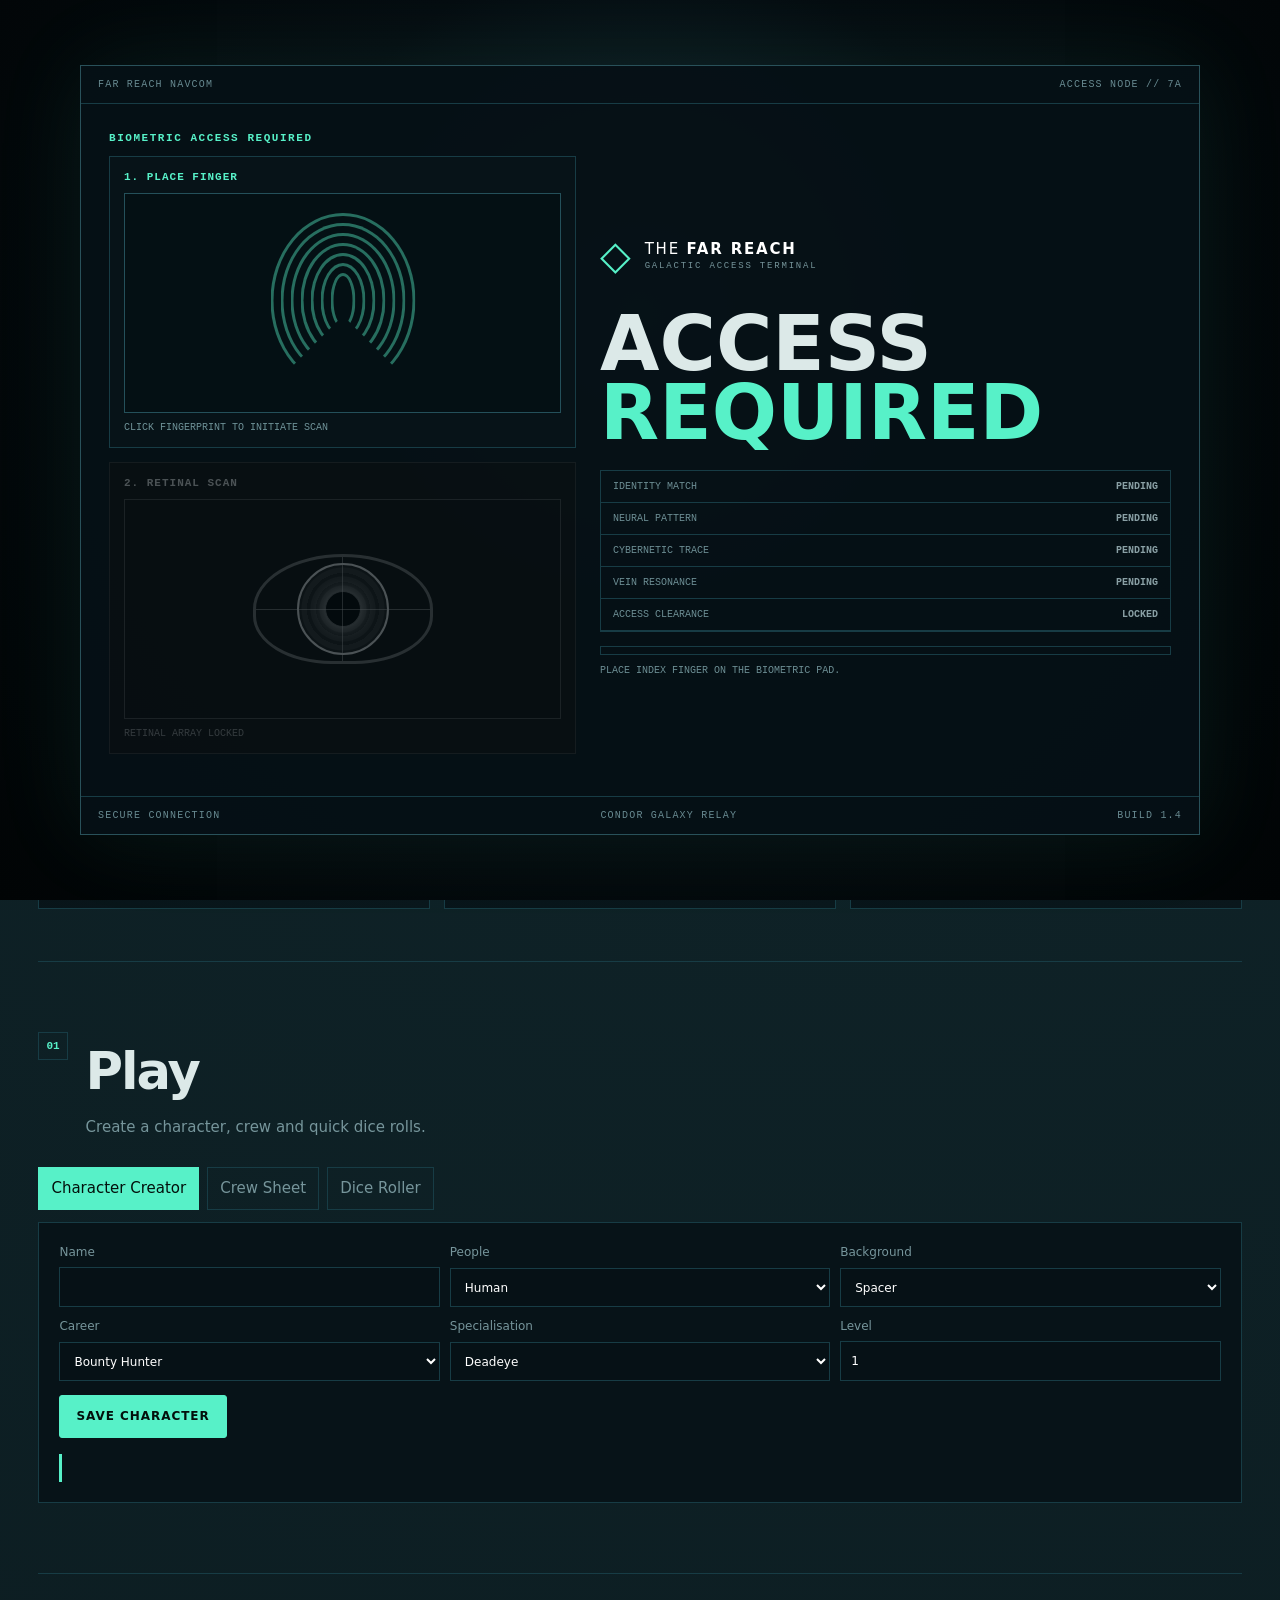
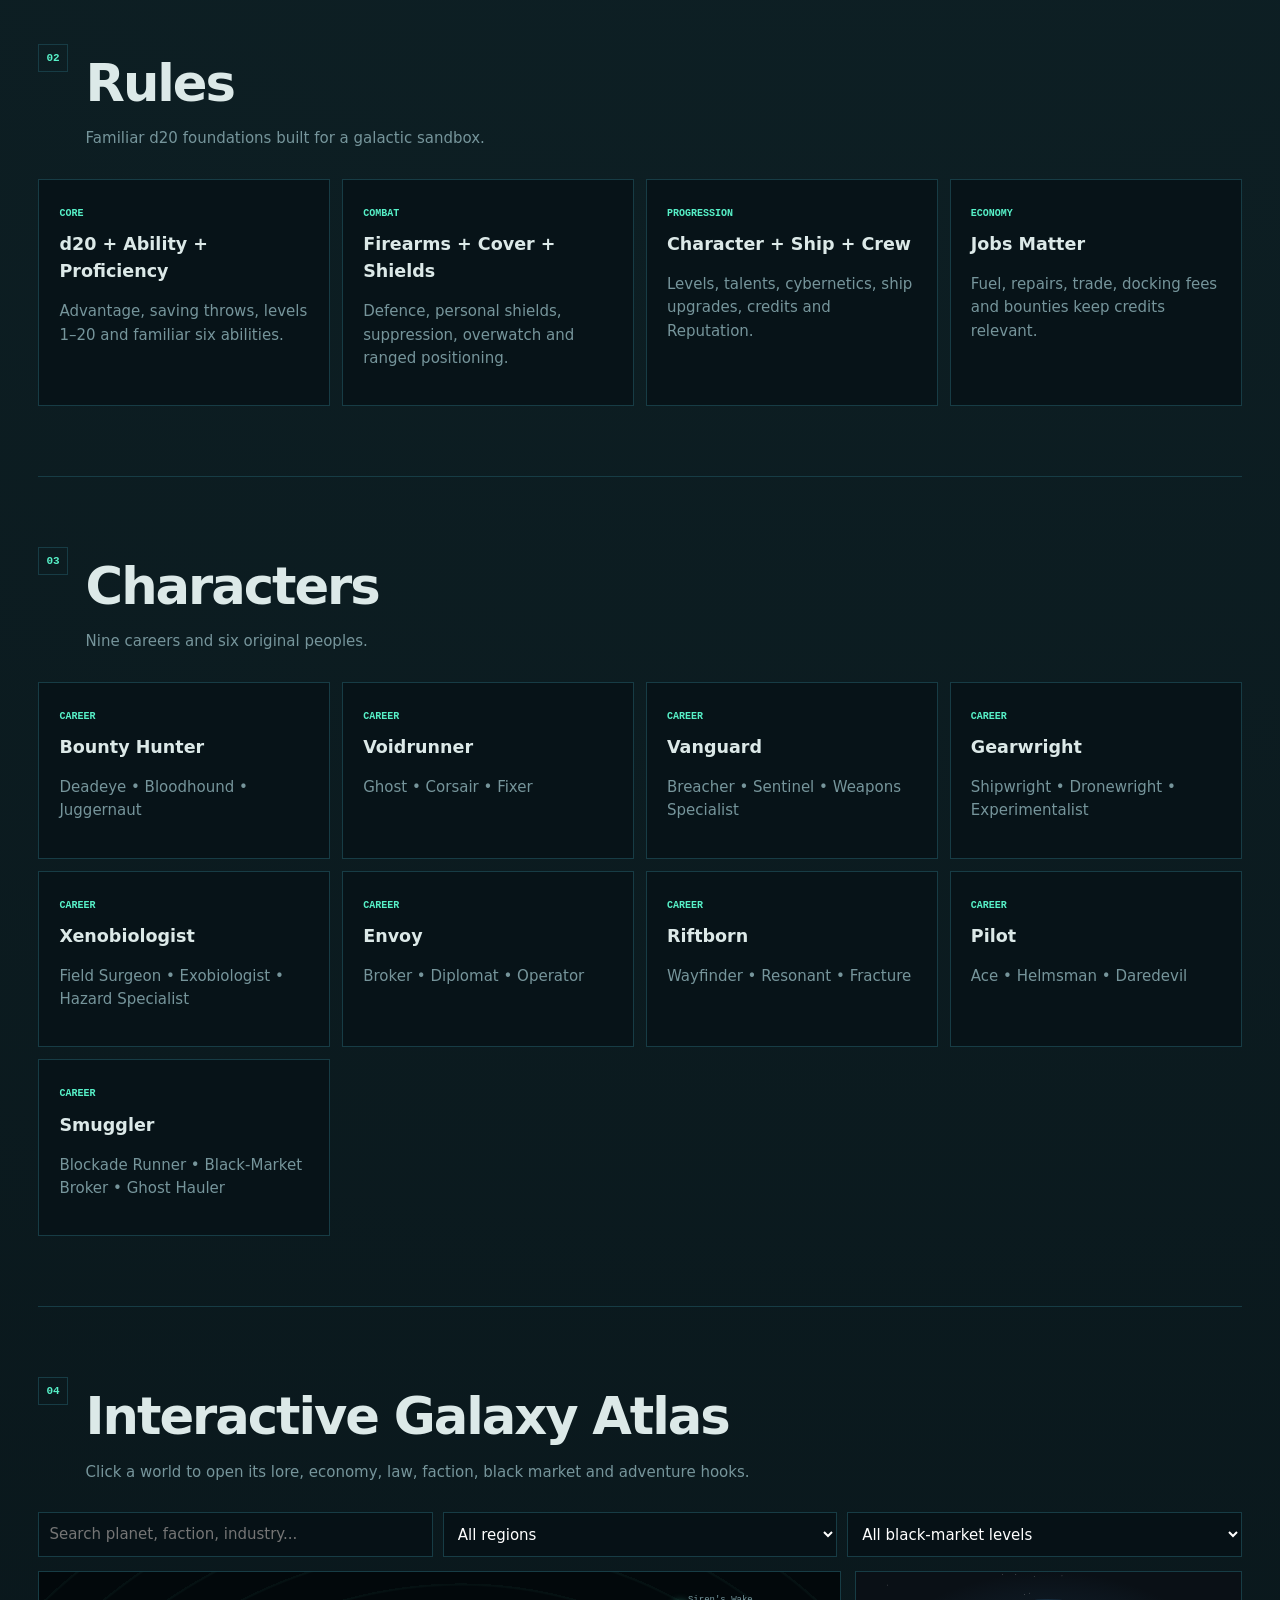
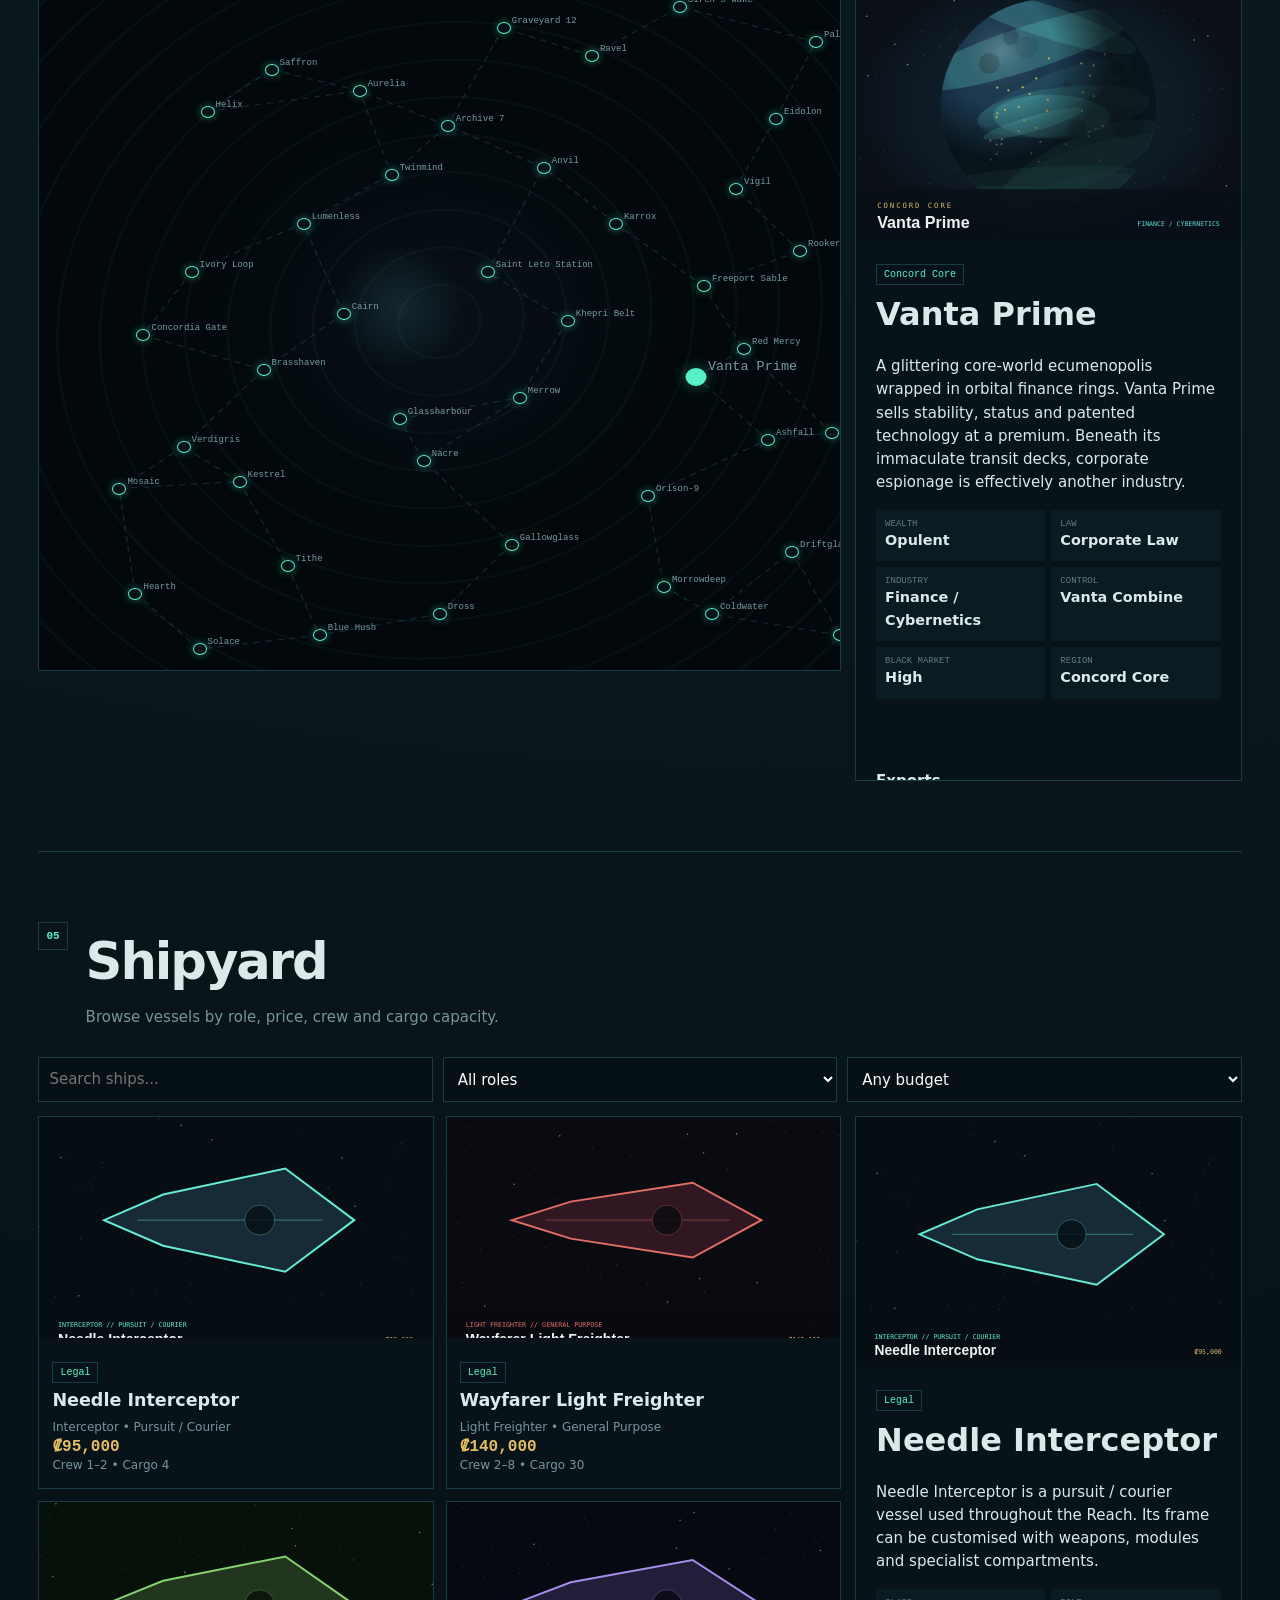
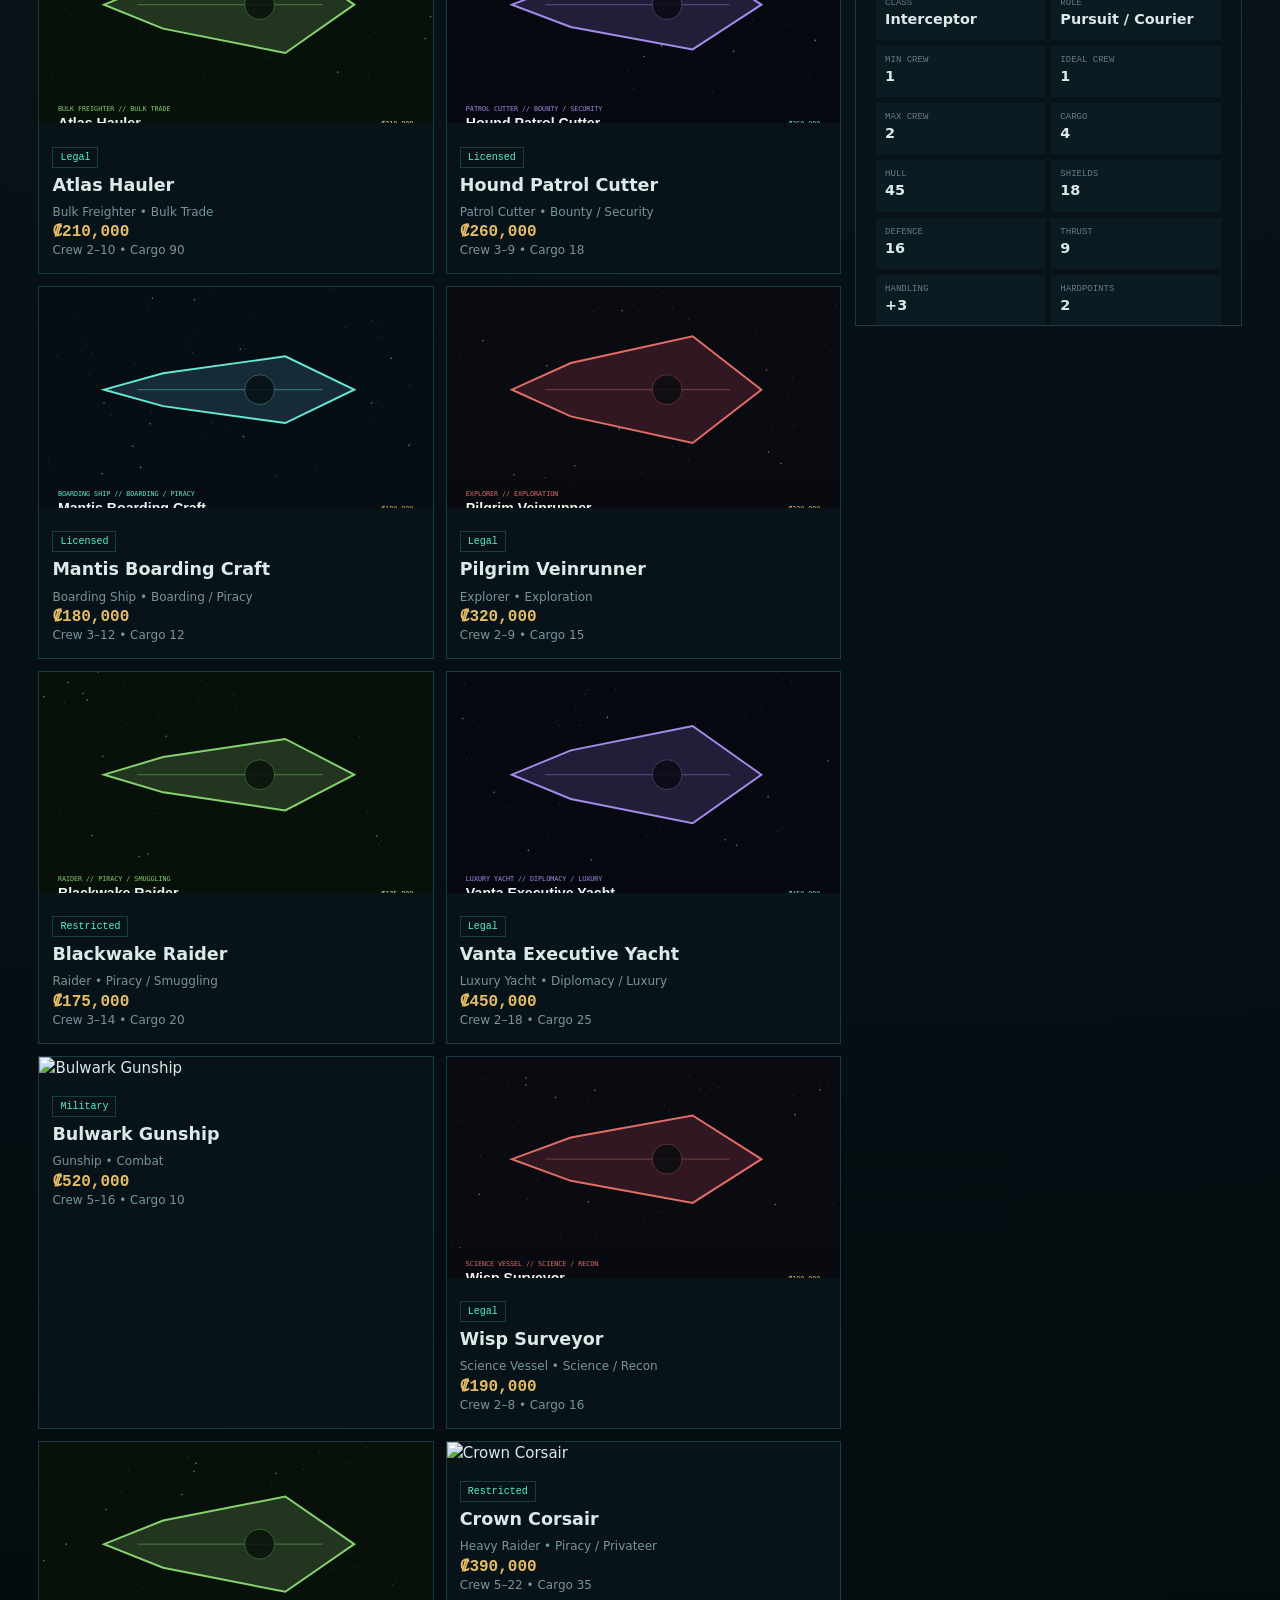
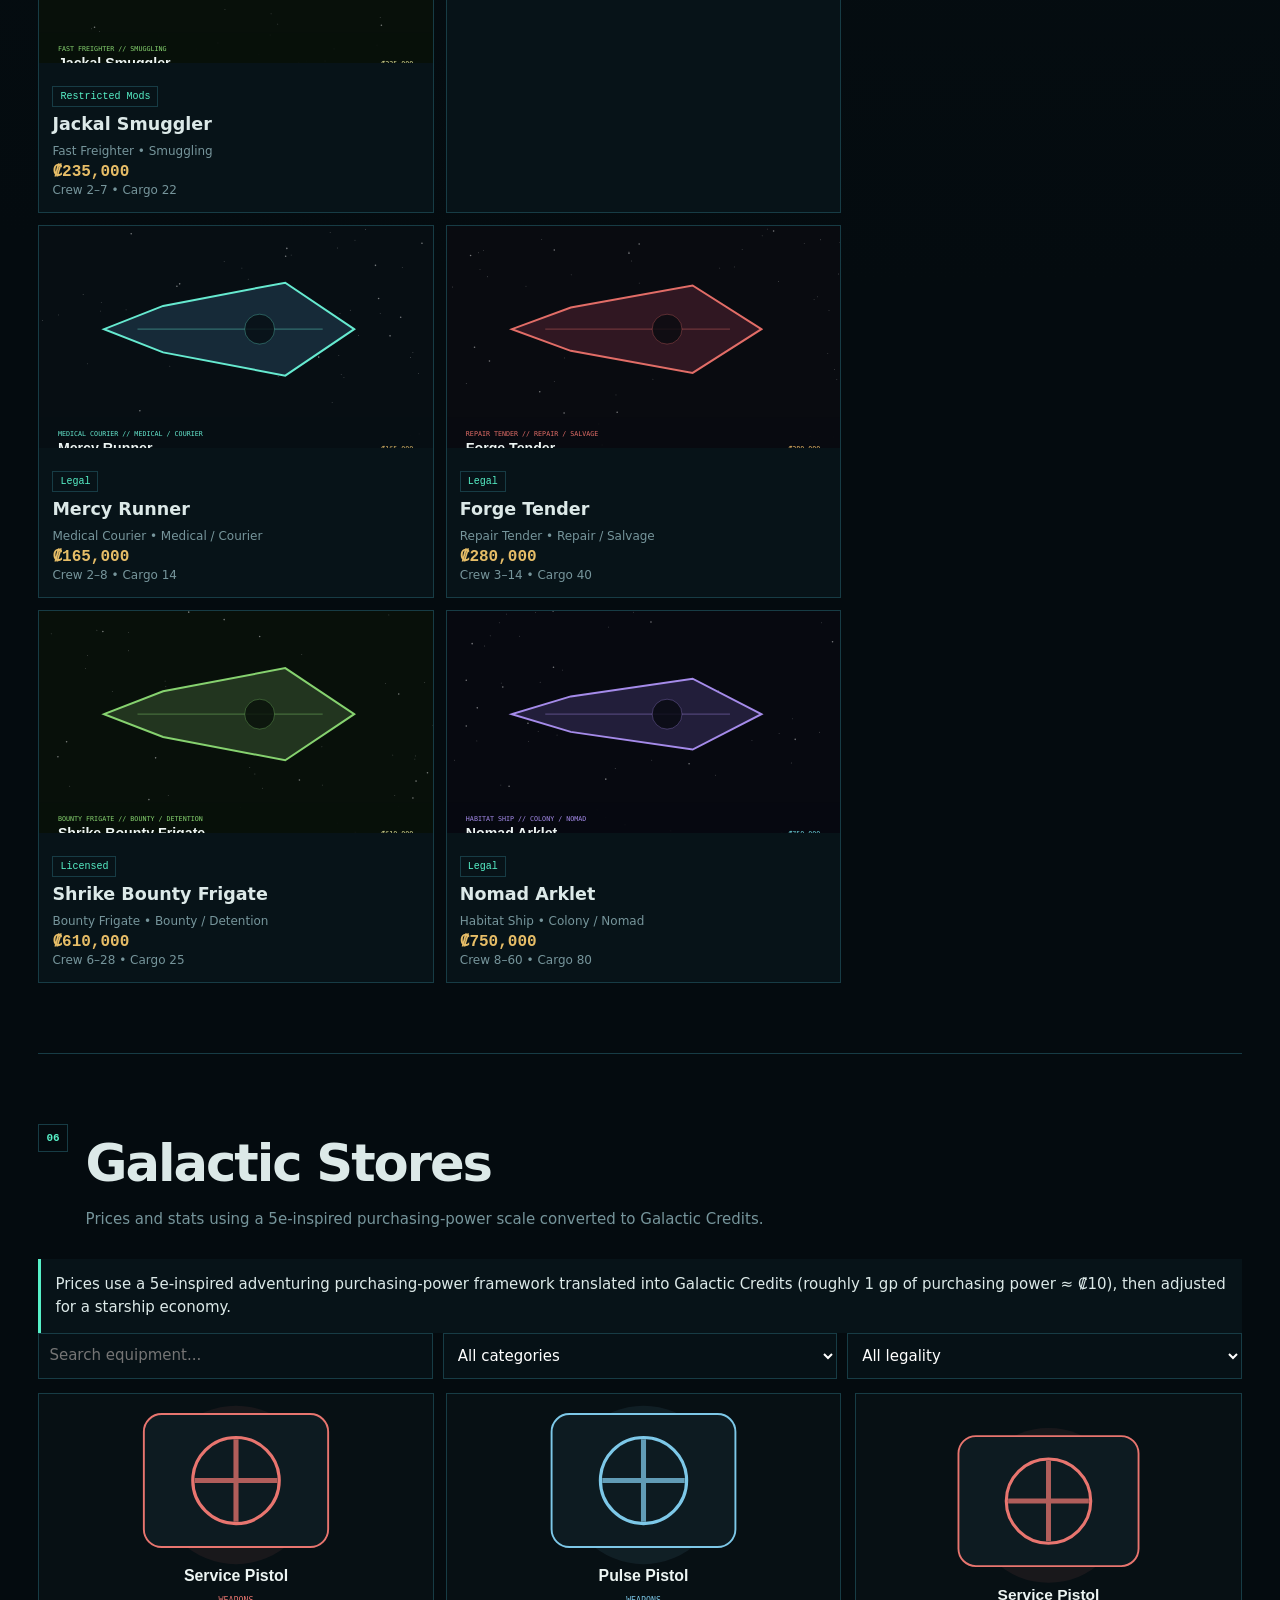
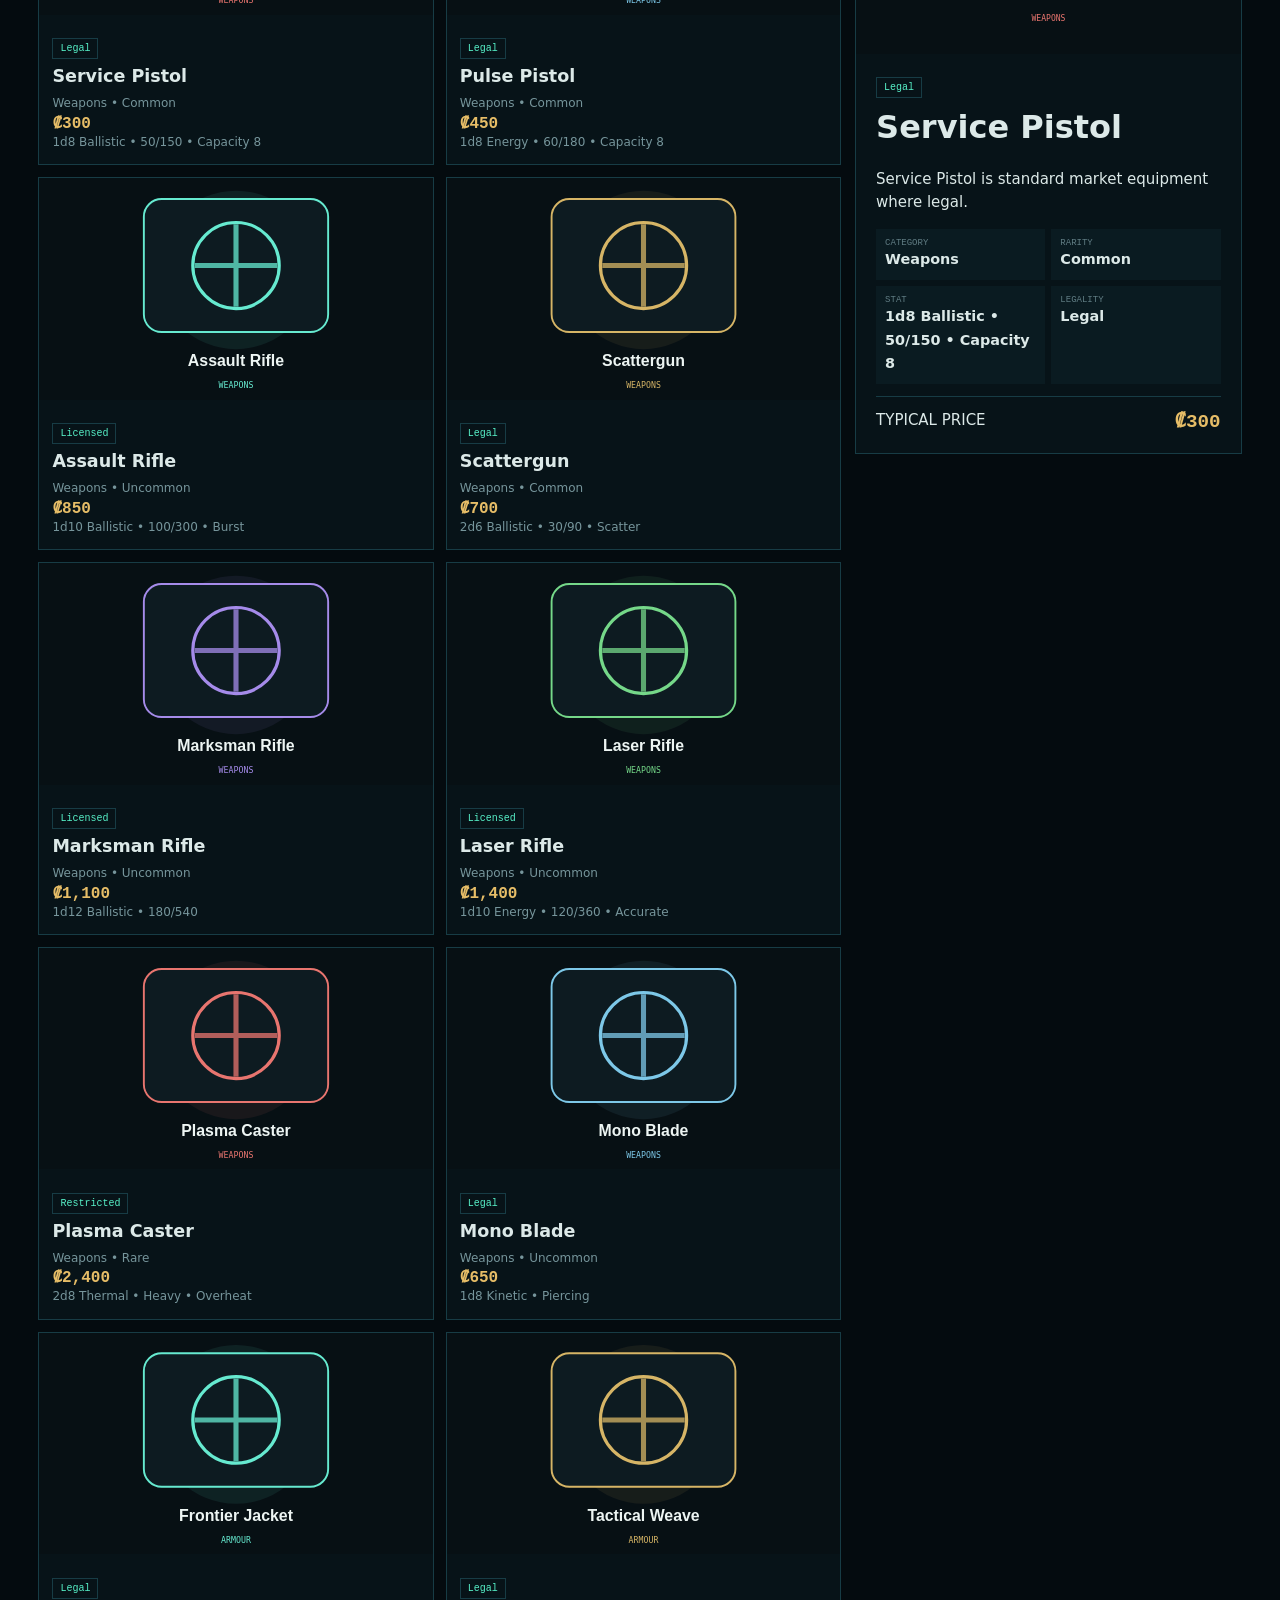
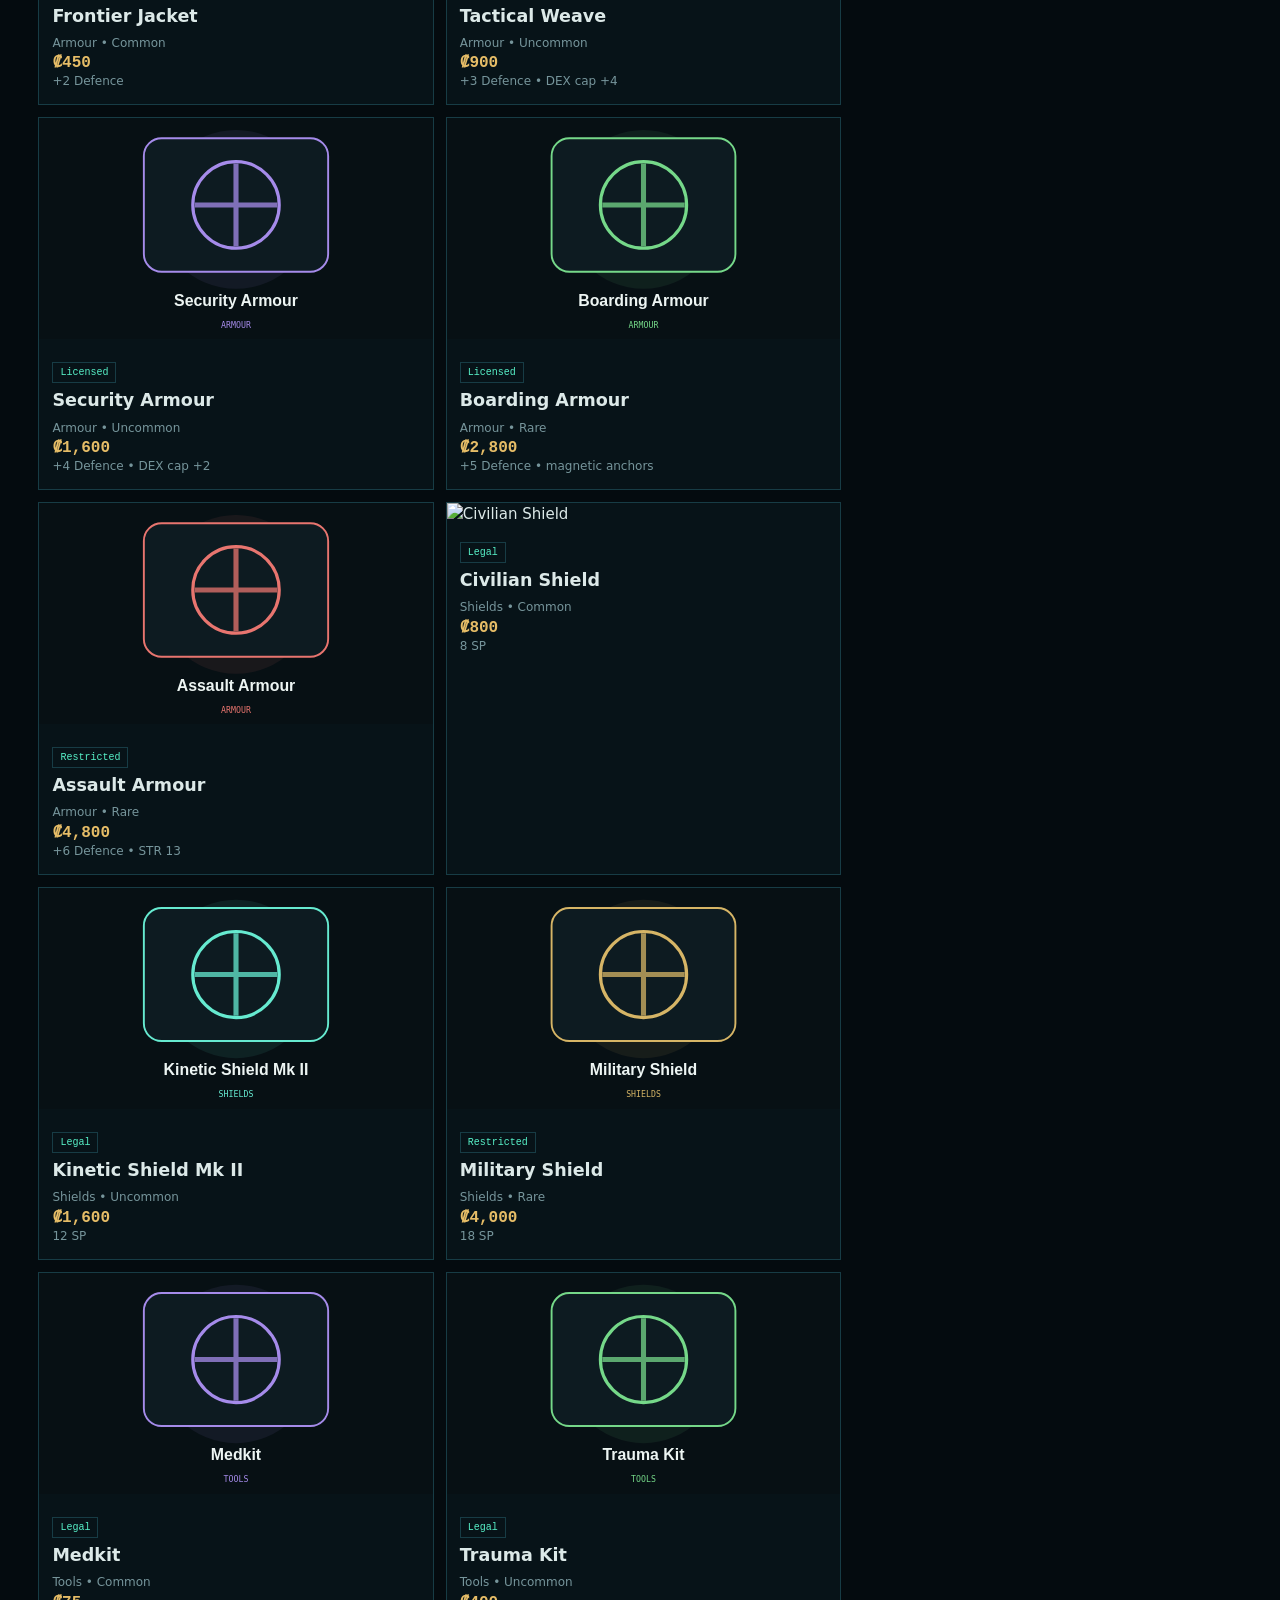
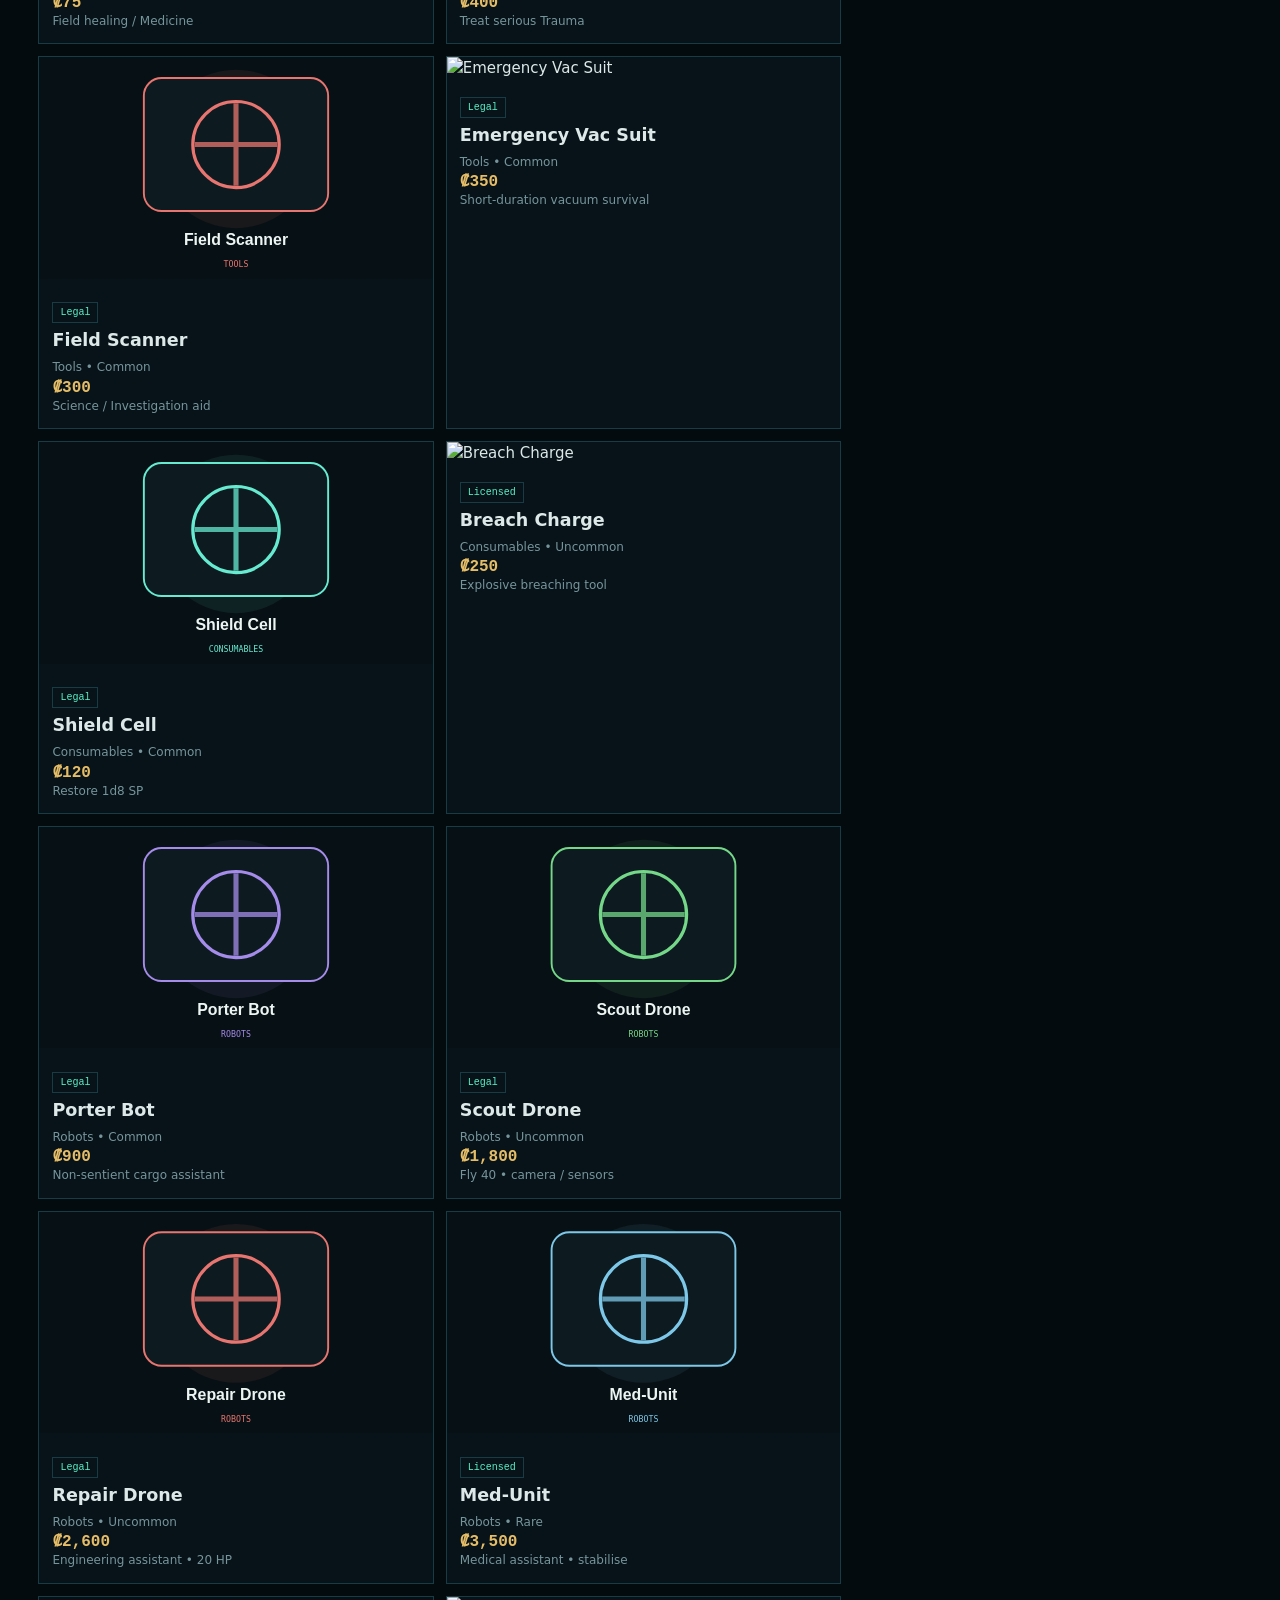
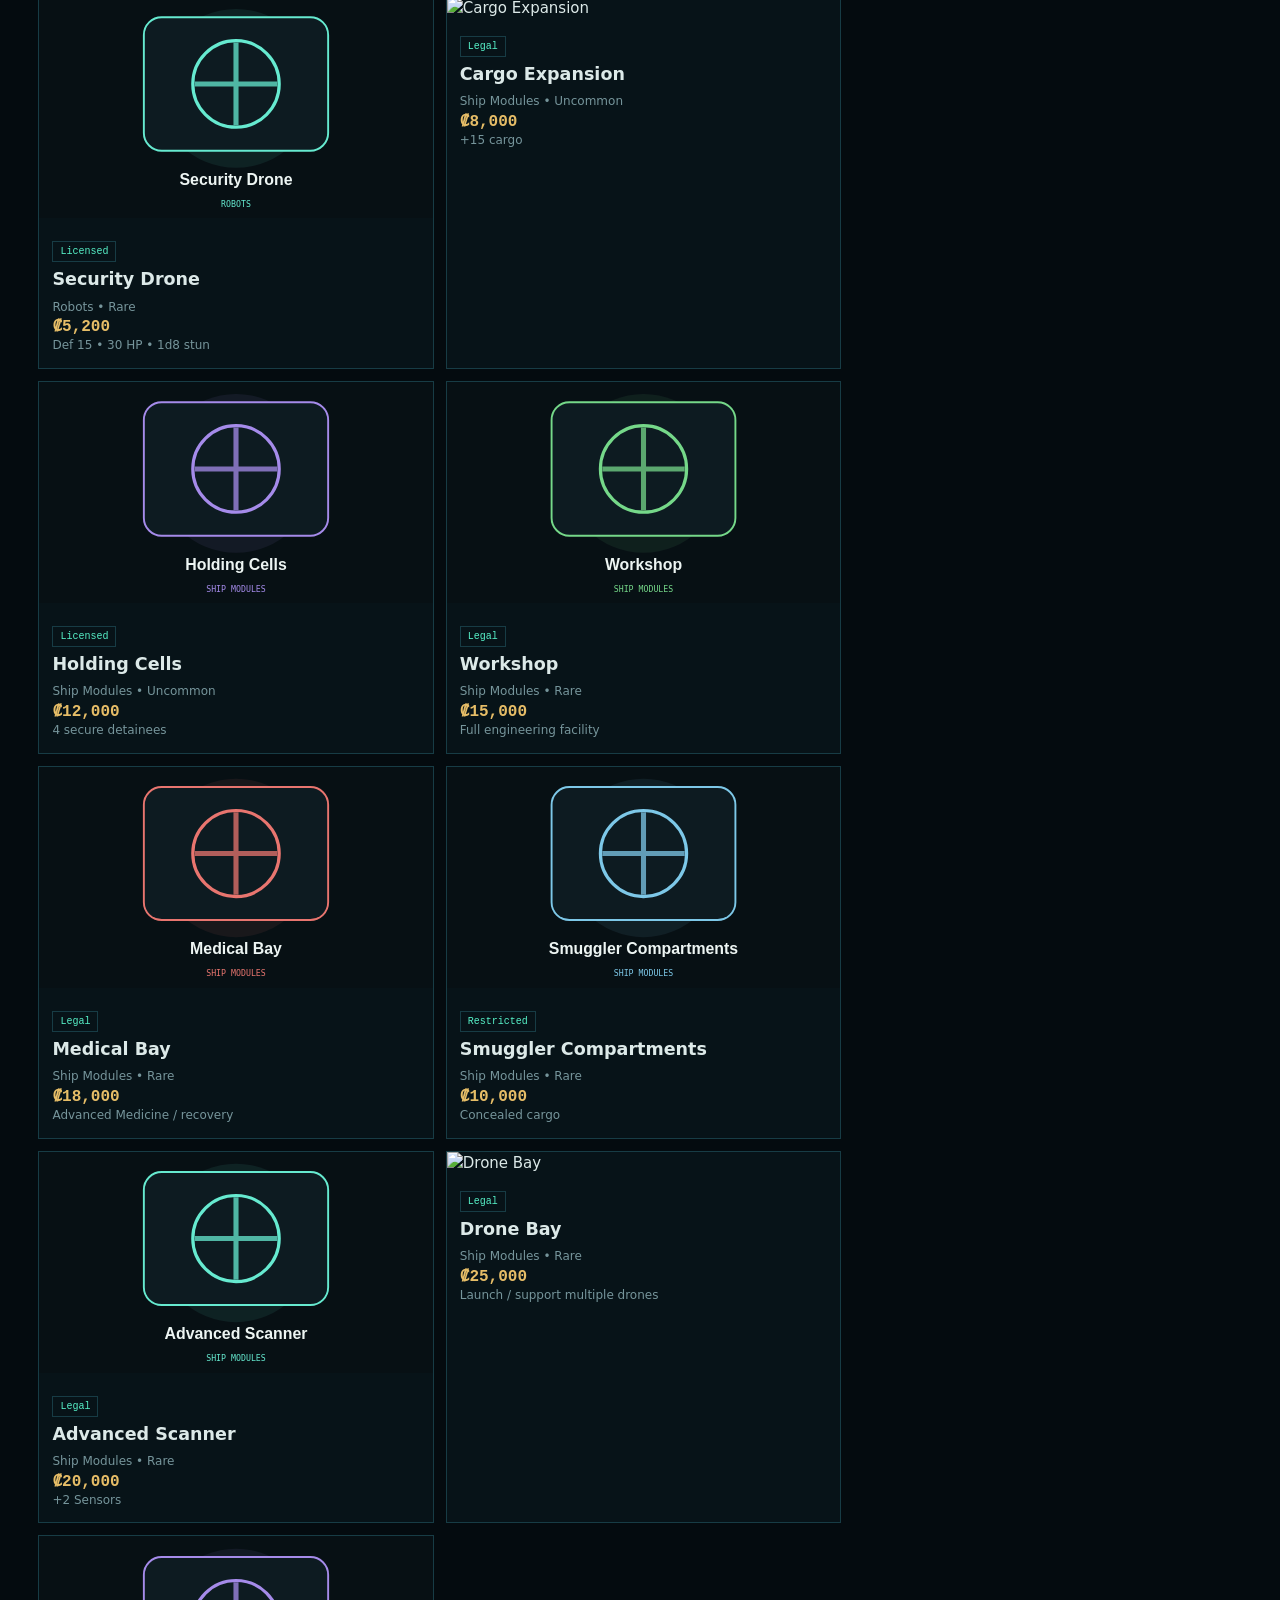
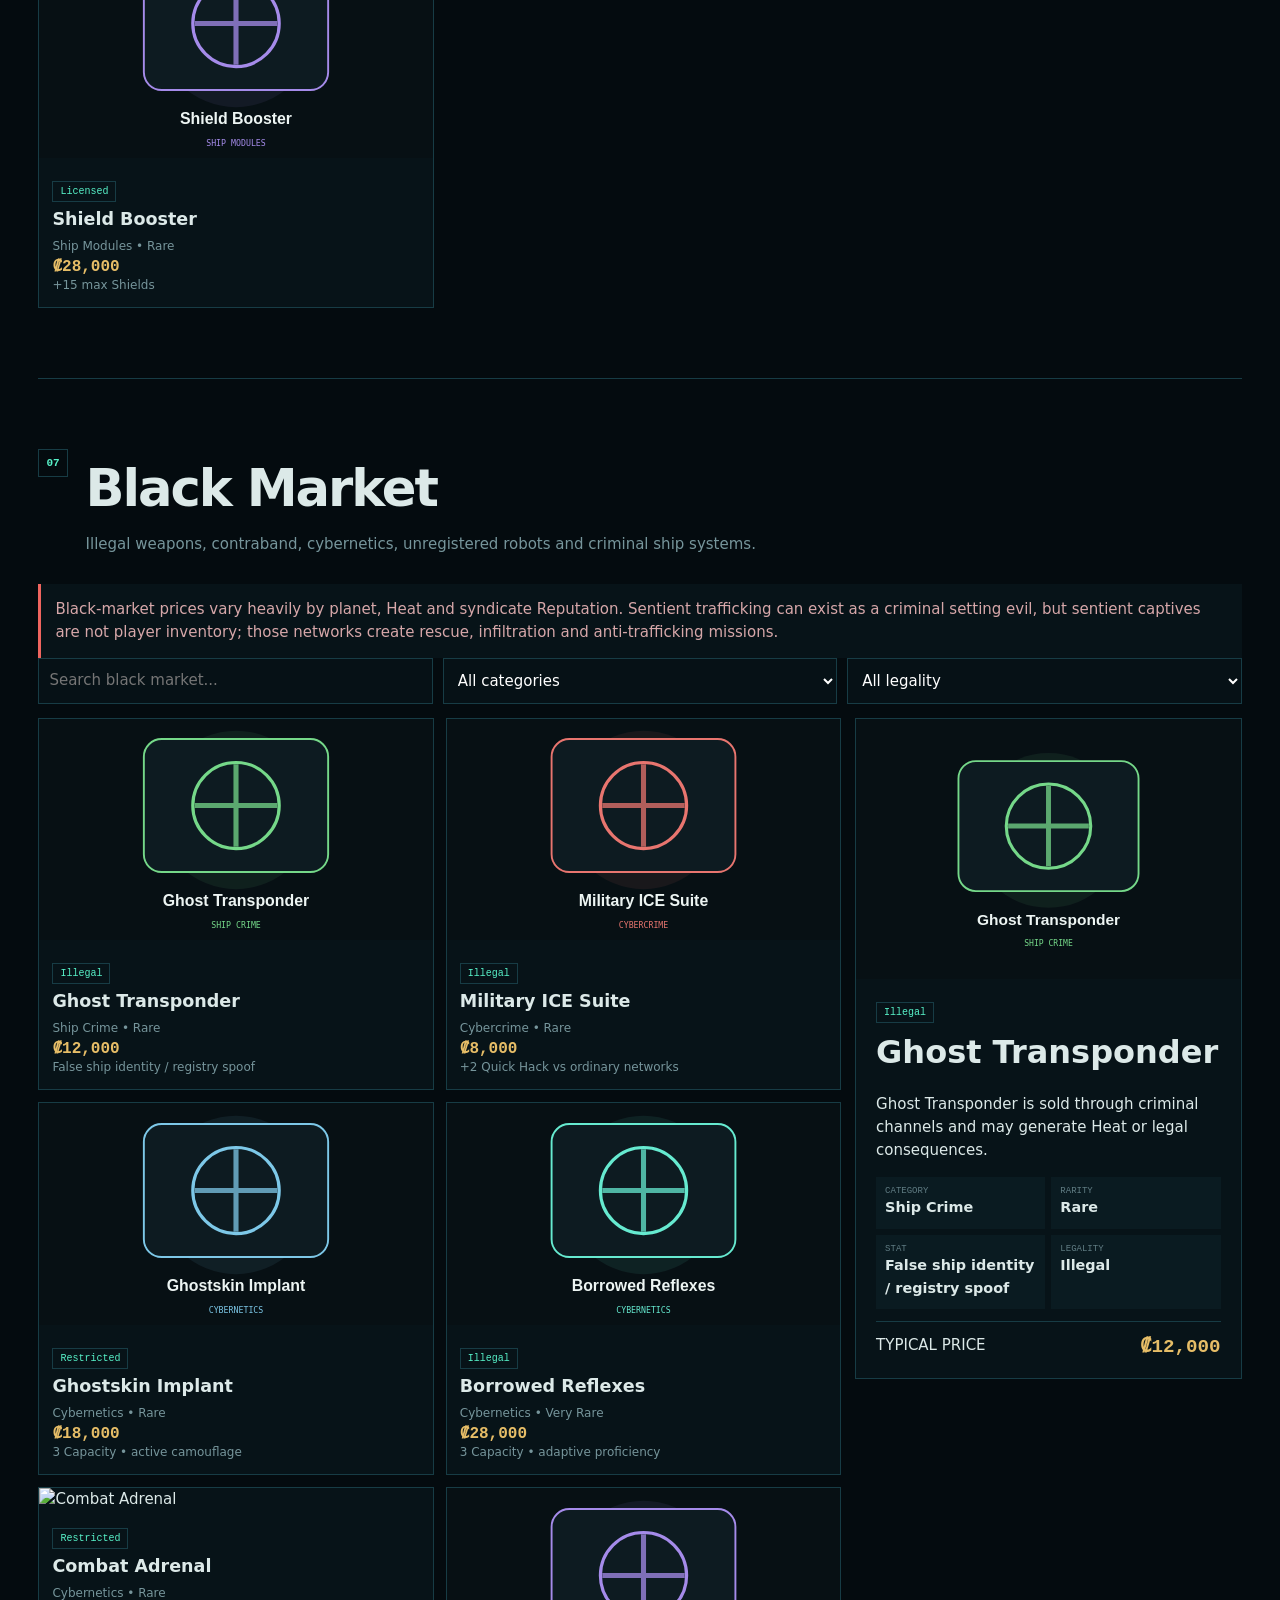
==== commit 345fa73b: "Add files via upload" ====
--- a/index.html
+++ b/index.html
@@ -3,323 +3,120 @@
 <head>
 <meta charset="utf-8"><meta name="viewport" content="width=device-width,initial-scale=1">
 <title>The Far Reach — Galactic TTRPG</title>
-<meta name="description" content="The Far Reach: a galactic sandbox TTRPG of bounty hunters, traders, explorers, cybernetics and ships.">
+<meta name="description" content="The Far Reach: a galactic sandbox TTRPG of bounty hunting, trading, exploration, ships and cybernetics.">
 <link rel="stylesheet" href="styles.css">
 </head>
-<body>
-
-<div id="entryGate" class="entry-gate" aria-live="polite">
-  <div class="entry-noise"></div>
-  <div class="entry-frame">
-    <div class="entry-topline">
-      <span>FAR REACH NAVCOM</span>
-      <span>ACCESS NODE // 7A</span>
+<body class="entry-locked">
+<div id="bioGate" class="bio-gate">
+  <div class="bio-shell">
+    <div class="bio-head"><span>FAR REACH NAVCOM</span><span>ACCESS NODE // 7A</span></div>
+    <div class="bio-grid">
+      <section class="bio-left">
+        <div class="microtitle">BIOMETRIC ACCESS REQUIRED</div>
+        <div class="scan-stage active" id="fingerStage">
+          <div class="stage-title"><b>1.</b> PLACE FINGER</div>
+          <button id="fingerButton" class="finger-button" aria-label="Begin fingerprint scan">
+            <div class="fingerprint-icon">
+              <i></i><i></i><i></i><i></i><i></i><i></i><i></i>
+            </div>
+            <span class="finger-sweep"></span>
+          </button>
+          <div class="stage-caption" id="fingerCaption">CLICK FINGERPRINT TO INITIATE SCAN</div>
+        </div>
+        <div class="scan-stage locked" id="eyeStage">
+          <div class="stage-title"><b>2.</b> RETINAL SCAN</div>
+          <button id="eyeButton" class="eye-button" disabled aria-label="Begin retinal scan">
+            <div class="eye-outer"><div class="iris"><div class="pupil"></div></div><span class="eye-cross x"></span><span class="eye-cross y"></span></div>
+          </button>
+          <div class="stage-caption" id="eyeCaption">RETINAL ARRAY LOCKED</div>
+        </div>
+      </section>
+      <section class="bio-right">
+        <div class="brand-mark"><span class="diamond">◇</span><div>THE <strong>FAR REACH</strong><small>GALACTIC ACCESS TERMINAL</small></div></div>
+        <h1 id="bioTitle">ACCESS<br><span>REQUIRED</span></h1>
+        <div class="bio-checks">
+          <div><span>IDENTITY MATCH</span><b id="c1">PENDING</b></div>
+          <div><span>NEURAL PATTERN</span><b id="c2">PENDING</b></div>
+          <div><span>CYBERNETIC TRACE</span><b id="c3">PENDING</b></div>
+          <div><span>VEIN RESONANCE</span><b id="c4">PENDING</b></div>
+          <div><span>ACCESS CLEARANCE</span><b id="c5">LOCKED</b></div>
+        </div>
+        <div class="bio-progress"><div id="bioProgress"></div></div>
+        <div id="bioMessage" class="bio-message">PLACE INDEX FINGER ON THE BIOMETRIC PAD.</div>
+      </section>
     </div>
-
-    <div class="entry-core">
-      <div class="bio-panel">
-        <div class="bio-title">BIOMETRIC ACCESS REQUIRED</div>
-        <div class="fingerprint-wrap">
-          <div class="fingerprint">
-            <span class="fp-line l1"></span><span class="fp-line l2"></span><span class="fp-line l3"></span>
-            <span class="fp-line l4"></span><span class="fp-line l5"></span><span class="fp-line l6"></span>
-            <span class="fp-line l7"></span><span class="fp-line l8"></span>
-          </div>
-          <div class="scan-line"></div>
-        </div>
-        <button id="beginScan" class="scan-button">PLACE HAND / BEGIN SCAN</button>
-      </div>
-
-      <div class="entry-status">
-        <div class="entry-logo">THE <strong>FAR REACH</strong></div>
-        <div id="scanStatus" class="scan-status">AWAITING BIOMETRIC INPUT</div>
-        <div class="status-list" id="statusList">
-          <div><span>IDENTITY</span><b>—</b></div>
-          <div><span>NEURAL PATTERN</span><b>—</b></div>
-          <div><span>CYBERNETIC TRACE</span><b>—</b></div>
-          <div><span>VEIN RESONANCE</span><b>—</b></div>
-          <div><span>ACCESS STATUS</span><b>LOCKED</b></div>
-        </div>
-        <div class="progress-shell"><div id="scanProgress" class="scan-progress"></div></div>
-        <div id="entryMessage" class="entry-message">AUTHENTICATION REQUIRED BEFORE GALACTIC NAVIGATION ACCESS.</div>
-      </div>
-    </div>
-
-    <div class="entry-footer">
-      <span>SECURE CONNECTION</span>
-      <span>CONDOR GALAXY RELAY</span>
-      <span>BUILD 1.3.1</span>
-    </div>
+    <div class="bio-foot"><span>SECURE CONNECTION</span><span>CONDOR GALAXY RELAY</span><span>BUILD 1.4</span></div>
   </div>
 </div>
 
 <header class="topbar">
-  <a class="brand" href="#home"><span class="sigil">◈</span> THE FAR REACH</a>
-  <button id="navToggle" aria-label="Toggle navigation">☰</button>
-  <nav id="nav">
-    <a href="#home">Home</a><a href="#play">Play</a><a href="#rules">Rules</a>
-    <a href="#characters">Characters</a><a href="#compendium">Compendium</a>
-    <a href="#galaxy">Galaxy</a><a href="#shipyard">Shipyard</a><a href="#stores">Stores</a><a href="#underworld">Underworld</a><a href="#gm">GM</a>
-  </nav>
+  <a class="brand" href="#home"><span>◇</span><b>THE FAR REACH</b></a>
+  <button id="navToggle">☰</button>
+  <nav id="nav"><a href="#home">Home</a><a href="#play">Play</a><a href="#rules">Rules</a><a href="#characters">Characters</a><a href="#galaxy">Galaxy</a><a href="#shipyard">Shipyard</a><a href="#stores">Stores</a><a href="#underworld">Underworld</a><a href="#gm">GM</a></nav>
 </header>
 
 <main>
 <section id="home" class="hero">
- <div class="hero-copy">
-   <div class="eyebrow">A GALACTIC SANDBOX TTRPG</div>
-   <h1>Hunt. Trade. Explore.<br><span>Cross the Veins.</span></h1>
-   <p>Build a crew, take contracts, modify your body, upgrade your ship and push beyond charted space into the Far Reach.</p>
-   <div class="cta"><a class="button primary" href="#play">Create a Character</a><a class="button" href="#rules">Read the Rules</a></div>
- </div>
- <div class="console">
-  <div class="console-head">WAYFARER // NAVIGATION</div>
-  <div class="radar"><div class="sweep"></div><i></i><b>ORISON-9</b></div>
-  <div class="console-grid"><span>HULL <strong>80</strong></span><span>SHIELDS <strong>30</strong></span><span>HEAT <strong>0</strong></span><span>CARGO <strong>30</strong></span></div>
- </div>
+  <div class="hero-copy">
+    <div class="eyebrow">A GALACTIC SANDBOX TTRPG</div>
+    <h1>HUNT. TRADE.<br>EXPLORE.<br><span>CROSS THE VEINS.</span></h1>
+    <p>Build a crew, take contracts, run cargo, hunt targets, modify your body, upgrade your ship and push beyond charted space.</p>
+    <div class="cta"><a class="button primary" href="#galaxy">ENTER THE GALAXY</a><a class="button" href="#play">CREATE A CHARACTER</a></div>
+  </div>
+  <div class="hero-visual">
+    <img src="far-reach-command-deck.png" alt="The Far Reach command interface artwork">
+    <div class="hero-veil"></div>
+    <div class="hero-caption"><span>CONDOR GALAXY</span><b>NAVIGATION NETWORK ONLINE</b></div>
+  </div>
+</section>
+
+<section class="hub-cards">
+  <a href="#shipyard" class="hub-card"><span>SHIPYARD</span><h3>16 SHIPS AVAILABLE</h3><p>Crew sizes, cargo, combat stats and ship art.</p></a>
+  <a href="#stores" class="hub-card"><span>GALACTIC STORES</span><h3>33+ ITEMS</h3><p>Weapons, armour, shields, robots and modules.</p></a>
+  <a href="#underworld" class="hub-card red"><span>BLACK MARKET</span><h3>HIGH RISK. HIGH PROFIT.</h3><p>Contraband, illegal implants and criminal ship tech.</p></a>
 </section>
 
 <section id="play" class="panel">
- <div class="section-head"><span>01</span><div><h2>Play</h2><p>Character and crew tools run entirely in your browser.</p></div></div>
- <div class="tabs"><button class="tab active" data-tool="creator">Character Creator</button><button class="tab" data-tool="sheet">Saved Character</button><button class="tab" data-tool="crew">Crew Sheet</button><button class="tab" data-tool="dice">Dice Roller</button></div>
- <div id="creator" class="tool active">
-   <div class="form-grid">
-    <label>Name<input id="charName" placeholder="Character name"></label>
-    <label>People<select id="people"></select></label>
-    <label>Background<select id="background"></select></label>
-    <label>Career<select id="career"></select></label>
-    <label>Specialisation<select id="spec"></select></label>
-    <label>Level<input id="level" type="number" min="1" max="20" value="1"></label>
-   </div>
-   <h3>Ability Scores</h3><div id="abilities" class="ability-grid"></div>
-   <div class="tool-actions"><button class="button primary" id="saveChar">Save Character</button><button class="button" id="randomChar">Randomise</button></div>
-   <div id="charSummary" class="output"></div>
- </div>
- <div id="sheet" class="tool"><div id="savedSheet" class="output">No character saved yet.</div></div>
- <div id="crew" class="tool">
-   <div class="form-grid"><label>Crew Name<input id="crewName" placeholder="Wayward Company"></label><label>Credits<input id="credits" type="number" value="2500"></label><label>Heat<input id="heat" type="number" min="0" max="100" value="0"></label><label>Ship<select id="ship"><option>Wayfarer Light Freighter</option><option>Needle Interceptor</option><option>Atlas Hauler</option></select></label></div>
-   <label>Contacts / Cargo / Debts<textarea id="crewNotes" rows="6"></textarea></label>
-   <div class="tool-actions"><button class="button primary" id="saveCrew">Save Crew</button></div><div id="crewOutput" class="output"></div>
- </div>
- <div id="dice" class="tool"><div class="dice-row"><select id="die"><option>d20</option><option>d12</option><option>d10</option><option>d8</option><option>d6</option><option>d4</option></select><input id="diceCount" type="number" value="1" min="1" max="20"><input id="diceMod" type="number" value="0"><button class="button primary" id="roll">Roll</button></div><div id="diceResult" class="dice-result">—</div></div>
+  <div class="section-head"><span>01</span><div><h2>Play</h2><p>Create a character, crew and quick dice rolls.</p></div></div>
+  <div class="tabs"><button class="tab active" data-tab="characterTool">Character Creator</button><button class="tab" data-tab="crewTool">Crew Sheet</button><button class="tab" data-tab="diceTool">Dice Roller</button></div>
+  <div id="characterTool" class="tool active"><div class="form-grid"><label>Name<input id="charName"></label><label>People<select id="charPeople"></select></label><label>Background<select id="charBackground"></select></label><label>Career<select id="charCareer"></select></label><label>Specialisation<select id="charSpec"></select></label><label>Level<input id="charLevel" type="number" min="1" max="20" value="1"></label></div><button id="saveCharacter" class="button primary">SAVE CHARACTER</button><div id="charOutput" class="output"></div></div>
+  <div id="crewTool" class="tool"><div class="form-grid"><label>Crew Name<input id="crewName"></label><label>Credits<input id="crewCredits" type="number" value="2500"></label><label>Heat<input id="crewHeat" type="number" value="0" min="0" max="100"></label><label>Ship<select id="crewShip"></select></label></div><label>Notes<textarea id="crewNotes" rows="5"></textarea></label><button id="saveCrew" class="button primary">SAVE CREW</button><div id="crewOutput" class="output"></div></div>
+  <div id="diceTool" class="tool"><div class="dice-row"><select id="dieType"><option>d20</option><option>d12</option><option>d10</option><option>d8</option><option>d6</option><option>d4</option></select><input id="dieCount" type="number" min="1" max="20" value="1"><input id="dieMod" type="number" value="0"><button id="rollDice" class="button primary">ROLL</button></div><div id="diceResult" class="big-result">—</div></div>
 </section>
 
-<section id="rules" class="panel"><div class="section-head"><span>02</span><div><h2>Rules Library</h2><p>Search the complete current ruleset.</p></div></div><input id="search" class="search" placeholder="Search rules, weapons, cybernetics, factions..."><div id="searchResults"></div><div class="cards" id="rulesCards"></div></section>
+<section id="rules" class="panel"><div class="section-head"><span>02</span><div><h2>Rules</h2><p>Familiar d20 foundations built for a galactic sandbox.</p></div></div><div class="info-grid"><article><span>CORE</span><h3>d20 + Ability + Proficiency</h3><p>Advantage, saving throws, levels 1–20 and familiar six abilities.</p></article><article><span>COMBAT</span><h3>Firearms + Cover + Shields</h3><p>Defence, personal shields, suppression, overwatch and ranged positioning.</p></article><article><span>PROGRESSION</span><h3>Character + Ship + Crew</h3><p>Levels, talents, cybernetics, ship upgrades, credits and Reputation.</p></article><article><span>ECONOMY</span><h3>Jobs Matter</h3><p>Fuel, repairs, trade, docking fees and bounties keep credits relevant.</p></article></div></section>
 
-<section id="characters" class="panel"><div class="section-head"><span>03</span><div><h2>Characters</h2><p>Six peoples, fourteen backgrounds, eight careers and twenty-four specialisations.</p></div></div><div class="cards" id="characterCards"></div></section>
+<section id="characters" class="panel"><div class="section-head"><span>03</span><div><h2>Characters</h2><p>Nine careers and six original peoples.</p></div></div><div id="careerCards" class="info-grid"></div></section>
 
-<section id="compendium" class="panel"><div class="section-head"><span>04</span><div><h2>Compendium</h2><p>Weapons, armour, cybernetics, ships and creatures.</p></div></div><div class="cards" id="compendiumCards"></div></section>
-
-<section id="galaxy" class="panel"><div class="section-head"><span>05</span><div><h2>The Known Reach</h2><p>Factions, systems and the mystery of the Crossing.</p></div></div><div id="galaxyContent" class="article"></div></section>
-
-
-<section id="galaxy-atlas" class="panel galaxy-atlas-panel">
- <div class="section-head"><span>05A</span><div><h2>Interactive Galaxy Atlas</h2><p>Click a location to open its planetary dossier, economy, black market and adventure hooks.</p></div></div>
- <div class="atlas-toolbar">
-   <input id="atlasSearch" placeholder="Search planet, industry, faction...">
-   <select id="atlasRegion"><option value="">All regions</option></select>
-   <select id="atlasLaw"><option value="">All law levels</option><option>Low</option><option>Medium</option><option>High</option><option>Very High</option><option>Extreme</option><option>Restricted</option><option>Unknown</option></select>
- </div>
- <div id="atlasStatus" class="atlas-status">Loading navigation data…</div><div class="atlas-layout">
-   <div class="galaxy-map" id="galaxyMap"><div class="map-core"></div><svg id="routeLayer" viewBox="0 0 100 100" preserveAspectRatio="none"></svg><div id="planetMarkers"></div></div>
-   <aside class="planet-dossier" id="planetDossier"><div class="atlas-empty"><span>◈</span><h3>Select a world</h3><p>Navigation data will appear here.</p></div></aside>
- </div>
-</section>
-<section id="shipyard" class="panel"><div class="section-head"><span>05C</span><div><h2>Shipyard</h2><p>Compare vessels by crew, cargo, price and role.</p></div></div><div class="commerce-toolbar"><input id="shipSearch" placeholder="Search ships..."><select id="shipRole"><option value="">All roles</option></select><select id="shipBudget"><option value="">Any budget</option><option value="200000">Up to ₡200k</option><option value="300000">Up to ₡300k</option><option value="500000">Up to ₡500k</option><option value="1000000">Up to ₡1m</option></select></div><div class="commerce-layout"><div id="shipGrid" class="store-grid"></div><aside id="shipDetail" class="store-detail"></aside></div></section><section id="stores" class="panel"><div class="section-head"><span>05D</span><div><h2>Galactic Stores</h2><p>Weapons, armour, shields, robots and ship modules.</p></div></div><div id="economyNote" class="economy-note"></div><div class="commerce-toolbar"><input id="storeSearch" placeholder="Search items..."><select id="storeCategory"><option value="">All categories</option></select><select id="storeLegality"><option value="">All legality</option></select></div><div class="commerce-layout"><div id="storeGrid" class="store-grid"></div><aside id="itemDetail" class="store-detail"></aside></div></section><section id="underworld" class="panel">
- <div class="section-head"><span>05B</span><div><h2>Underworld</h2><p>Smuggling, contraband, black markets and high-risk cargo runs are now full campaign paths.</p></div></div>
- <div class="cards" id="underworldCards"></div>
- <div class="run-planner">
-  <h3>Contraband Run Planner</h3>
-  <div class="form-grid"><label>Origin<select id="runOrigin"></select></label><label>Destination<select id="runDest"></select></label><label>Cargo<select id="runCargo"><option value="1800|Neon Dust">Neon Dust</option><option value="2500|Red Mercy">Red Mercy</option><option value="3200|Dreamseed">Dreamseed</option><option value="4500|Glass">Glass</option><option value="6000|Helix-9">Helix-9</option><option value="1400|Drift">Drift</option><option value="8000|Military ICE">Military ICE</option></select></label></div>
-  <button id="planRun" class="button primary">Calculate Run</button><div id="runResult" class="output"></div>
- </div>
+<section id="galaxy" class="panel">
+  <div class="section-head"><span>04</span><div><h2>Interactive Galaxy Atlas</h2><p>Click a world to open its lore, economy, law, faction, black market and adventure hooks.</p></div></div>
+  <div class="filterbar"><input id="planetSearch" placeholder="Search planet, faction, industry..."><select id="planetRegion"><option value="">All regions</option></select><select id="planetBlack"><option value="">All black-market levels</option></select></div>
+  <div class="atlas-layout"><div class="galaxy-map" id="galaxyMap"><svg id="routeLayer" viewBox="0 0 100 100" preserveAspectRatio="none"></svg><div id="planetMarkers"></div></div><aside id="planetDetail" class="detail-panel"></aside></div>
 </section>
 
-<section id="gm" class="panel"><div class="section-head"><span>06</span><div><h2>GM Console</h2><p>Generate a job or bounty, then open the GM rules and starter adventure.</p></div></div>
- <div class="gm-grid"><div><h3>Contract Generator</h3><button class="button primary" id="genJob">Generate Contract</button><div id="jobOutput" class="output"></div></div><div><h3>GM Library</h3><div class="cards" id="gmCards"></div></div></div>
+<section id="shipyard" class="panel">
+  <div class="section-head"><span>05</span><div><h2>Shipyard</h2><p>Browse vessels by role, price, crew and cargo capacity.</p></div></div>
+  <div class="filterbar"><input id="shipSearch" placeholder="Search ships..."><select id="shipRole"><option value="">All roles</option></select><select id="shipBudget"><option value="">Any budget</option><option value="200000">Up to ₡200k</option><option value="300000">Up to ₡300k</option><option value="500000">Up to ₡500k</option><option value="1000000">Up to ₡1m</option></select></div>
+  <div class="commerce-layout"><div id="shipGrid" class="catalogue"></div><aside id="shipDetail" class="detail-panel"></aside></div>
 </section>
+
+<section id="stores" class="panel">
+  <div class="section-head"><span>06</span><div><h2>Galactic Stores</h2><p>Prices and stats using a 5e-inspired purchasing-power scale converted to Galactic Credits.</p></div></div>
+  <div id="economyNote" class="notice"></div>
+  <div class="filterbar"><input id="itemSearch" placeholder="Search equipment..."><select id="itemCategory"><option value="">All categories</option></select><select id="itemLaw"><option value="">All legality</option></select></div>
+  <div class="commerce-layout"><div id="itemGrid" class="catalogue"></div><aside id="itemDetail" class="detail-panel"></aside></div>
+</section>
+
+<section id="underworld" class="panel">
+  <div class="section-head"><span>07</span><div><h2>Black Market</h2><p>Illegal weapons, contraband, cybernetics, unregistered robots and criminal ship systems.</p></div></div>
+  <div class="notice danger-note">Black-market prices vary heavily by planet, Heat and syndicate Reputation. Sentient trafficking can exist as a criminal setting evil, but sentient captives are not player inventory; those networks create rescue, infiltration and anti-trafficking missions.</div>
+  <div class="filterbar"><input id="blackSearch" placeholder="Search black market..."><select id="blackCategory"><option value="">All categories</option></select><select id="blackLaw"><option value="">All legality</option></select></div>
+  <div class="commerce-layout"><div id="blackGrid" class="catalogue"></div><aside id="blackDetail" class="detail-panel"></aside></div>
+</section>
+
+<section id="gm" class="panel"><div class="section-head"><span>08</span><div><h2>GM Console</h2><p>Generate instant contracts for the crew.</p></div></div><button id="generateJob" class="button primary">GENERATE CONTRACT</button><div id="jobOutput" class="output"></div></section>
 </main>
 
-<dialog id="reader"><button class="close" id="closeReader">×</button><article id="readerBody"></article></dialog>
-<footer><span>THE FAR REACH // PLAYTEST v1.0</span><span>All current rules are original playtest material.</span></footer>
-<script defer src="data.js"></script><script defer src="commerce-data.js"></script><script defer src="script.js"></script>
-<script>
-(function(){
-  const ATLAS = [{"name": "Vanta Prime", "slug": "vanta-prime", "region": "Concord Core", "x": 82, "y": 58, "wealth": "Opulent", "law": "Corporate Law", "industry": "Finance / Cybernetics", "faction": "Vanta Combine", "exports": ["Luxury goods", "Cybernetics", "Financial services"], "imports": ["Raw materials", "Rare foods"], "blackMarket": "High", "lore": "A glittering core-world ecumenopolis wrapped in orbital finance rings. Vanta Prime sells stability, status and patented technology at a premium. Beneath its immaculate transit decks, corporate espionage is effectively another industry.", "rumour": "The Combine has quietly begun purchasing old star charts that predate the Crossing records.", "hooks": ["Corporate espionage", "High-stakes auctions", "Executive protection"], "image": "assets/planets/vanta-prime.svg"}, {"name": "Khepri Belt", "slug": "khepri-belt", "region": "Meridian Belt", "x": 66, "y": 50, "wealth": "Working", "law": "Company Law", "industry": "Asteroid Mining", "faction": "Independent Miners", "exports": ["Metals", "Reactor ore", "Industrial ceramics"], "imports": ["Food", "Medicine", "Luxury goods"], "blackMarket": "High", "lore": "Thousands of inhabited rocks orbit a pale star. Refinery lights make the belt look like a broken necklace. Independent miners and corporate claim crews constantly dispute ownership of drifting ore fields.", "rumour": "Shaft crews report finding manufactured cavities inside an asteroid believed to be older than the system.", "hooks": ["Claim wars", "Salvage races", "Labour disputes"], "image": "assets/planets/khepri-belt.svg"}, {"name": "Merrow", "slug": "merrow", "region": "Meridian Belt", "x": 60, "y": 61, "wealth": "Comfortable", "law": "Civic Law", "industry": "Agriculture", "faction": "Meridian Assembly", "exports": ["Food", "Biofuel", "Textiles"], "imports": ["Machinery", "Electronics"], "blackMarket": "Low", "lore": "An emerald agricultural world whose floating grain platforms feed half the surrounding sector. Merrow's wealth is broad rather than spectacular, and local politics fiercely resist corporate ownership.", "rumour": "A fungal blight appears only in crops grown from one ancient seed bank.", "hooks": ["Trade diplomacy", "Eco mystery", "Political intrigue"], "image": "assets/planets/merrow.svg"}, {"name": "Orison-9", "slug": "orison-9", "region": "Far Reach", "x": 76, "y": 75, "wealth": "Poor", "law": "Frontier Law", "industry": "Colonial Extraction", "faction": "Frontier Authority", "exports": ["Rare minerals", "Survey data"], "imports": ["Medicine", "Food", "Parts"], "blackMarket": "Very High", "lore": "A dry frontier colony of dust-red mesas and prefabricated settlements. Orison-9 is famous for desperate contracts, medical shortages and ruins that do not match any known civilisation.", "rumour": "A repeating signal beneath the outer moon answers transmissions nobody sends.", "hooks": ["Starter adventure", "Ruins", "Black-market medicine"], "image": "assets/planets/orison-9.svg"}, {"name": "Saint Leto Station", "slug": "saint-leto-station", "region": "Meridian Belt", "x": 56, "y": 43, "wealth": "Comfortable", "law": "Compact Neutrality", "industry": "Bounty Exchange", "faction": "Hunter's Compact", "exports": ["Contracts", "Intelligence", "Prison transport"], "imports": ["Everything"], "blackMarket": "Medium", "lore": "A rotating station built around a captured comet. Saint Leto is neutral ground for licensed hunters, bail agents, information brokers and targets rich enough to negotiate.", "rumour": "The Compact's sealed archive contains bounties issued against people officially dead for centuries.", "hooks": ["Bounty board", "Rival hunters", "Neutral negotiations"], "image": "assets/planets/saint-leto-station.svg"}, {"name": "Nacre", "slug": "nacre", "region": "Pilgrim Veins", "x": 48, "y": 70, "wealth": "Wealthy", "law": "Consensus Law", "industry": "Ocean Engineering", "faction": "Velari Councils", "exports": ["Pressure tech", "Biomaterials", "Luxury aquatics"], "imports": ["Metals", "Dry-world foods"], "blackMarket": "Low", "lore": "A deep ocean world with luminous floating cities suspended above storm bands. Velari architecture changes shape with tides and local gravity.", "rumour": "A city beneath the southern sea has stopped rising for its seasonal migration.", "hooks": ["Undersea exploration", "Diplomacy", "Luxury trade"], "image": "assets/planets/nacre.svg"}, {"name": "Cairn", "slug": "cairn", "region": "Meridian Belt", "x": 38, "y": 49, "wealth": "Working", "law": "Clan Compact", "industry": "Mineral Cultivation", "faction": "Khelt Assemblies", "exports": ["Living minerals", "Ceramics", "Structural crystal"], "imports": ["Organics", "Electronics"], "blackMarket": "Medium", "lore": "Khelt settlements grow around vast mineral gardens cultivated for both food-colony chemistry and construction. Outsiders often mistake the slow-moving mineral fields for geological formations.", "rumour": "One growth field has begun forming symbols no Khelt colony claims to be producing.", "hooks": ["Alien biology", "Mining", "Cultural mystery"], "image": "assets/planets/cairn.svg"}, {"name": "Lumenless", "slug": "lumenless", "region": "Concord Core", "x": 33, "y": 36, "wealth": "Wealthy", "law": "Technocratic", "industry": "Heavy Industry", "faction": "Orrin Directorate", "exports": ["Sensors", "Power systems", "Industrial optics"], "imports": ["Organic goods", "Art"], "blackMarket": "Low", "lore": "An industrial moon designed for Orrin senses: almost no visible-light signage, but the electromagnetic landscape is dazzling. Human visitors rely on augmented navigation overlays.", "rumour": "A silent district is electrically invisible despite drawing enormous power.", "hooks": ["Tech noir", "Hacking", "Orrin culture"], "image": "assets/planets/lumenless.svg"}, {"name": "Twinmind", "slug": "twinmind", "region": "Concord Core", "x": 44, "y": 29, "wealth": "Comfortable", "law": "Dual Assembly", "industry": "Education / Arbitration", "faction": "Naruun Synod", "exports": ["Mediators", "Cognitive tech", "Education"], "imports": ["Rare materials"], "blackMarket": "Low", "lore": "Twinmind's institutions are famously paired: two chambers, two judges and often two simultaneous arguments. The world exports negotiators trusted in disputes where no one trusts anyone else.", "rumour": "One chamber of the planetary assembly has begun voting differently from its paired counterpart with no record of dissent.", "hooks": ["Diplomacy", "Mind mysteries", "Politics"], "image": "assets/planets/twinmind.svg"}, {"name": "Archive 7", "slug": "archive-7", "region": "Pilgrim Veins", "x": 51, "y": 22, "wealth": "Wealthy", "law": "Archive Charter", "industry": "Memory Preservation", "faction": "The Continuity", "exports": ["Historical data", "Identity services", "Memory repair"], "imports": ["Secure hardware", "Rare bio-gels"], "blackMarket": "Restricted", "lore": "A vast Echoed archive station where memory-organisms, personal histories and disputed identities are stored in redundant vaults. Entry to the lower stacks requires sponsorship.", "rumour": "A Crossing-era memory fragment contains a map of stars that should not have been visible from Earth.", "hooks": ["Crossing lore", "Heists", "Identity drama"], "image": "assets/planets/archive-7.svg"}, {"name": "Karrox", "slug": "karrox", "region": "Shatterline", "x": 72, "y": 36, "wealth": "Poor", "law": "Corporate Martial", "industry": "Deep Mining", "faction": "Vanta Subsidiaries", "exports": ["Iridium", "Cobalt", "Starship alloys"], "imports": ["Food", "Water", "Medicine"], "blackMarket": "Very High", "lore": "A furnace world scarred by open-pit mines large enough to see from orbit. Workers live in shielded canyon blocks beneath permanent industrial haze; the abandoned shafts host a vast contraband economy.", "rumour": "Miners in Shaft 81 broke through into a chamber whose walls heal after being cut.", "hooks": ["Mining horror", "Labour rebellion", "Smuggling"], "image": "assets/planets/karrox.svg"}, {"name": "Freeport Sable", "slug": "freeport-sable", "region": "Black Meridian", "x": 83, "y": 45, "wealth": "Uneven", "law": "Lawless", "industry": "Contraband / Repairs", "faction": "Sable Council", "exports": ["Stolen goods", "Forged IDs", "Ship modifications"], "imports": ["Fuel", "Weapons", "Information"], "blackMarket": "Extreme", "lore": "A pirate-built station welded from seven wrecks. Anything can be bought here if you know which airlock to knock on, and every deck has a different idea of what counts as law.", "rumour": "Someone is buying intact military transponders in bulk and paying triple market value.", "hooks": ["Black market", "Pirates", "Ship mods"], "image": "assets/planets/freeport-sable.svg"}, {"name": "Red Mercy", "slug": "red-mercy", "region": "Black Meridian", "x": 88, "y": 54, "wealth": "Poor", "law": "Syndicate Rule", "industry": "Chemical Production", "faction": "Mercy Families", "exports": ["Pharmaceutical precursors", "Neon Dust", "Red Mercy"], "imports": ["Food", "Clean water", "Weapons"], "blackMarket": "Extreme", "lore": "A rust-coloured moon dominated by chemical basins and syndicate refinery towns. Its legal pharmaceutical industry is enormous; its illegal labs are even larger.", "rumour": "A new batch of Red Mercy contains microscopic structures resembling Vein lattice.", "hooks": ["Drug runs", "Syndicates", "Chemical mystery"], "image": "assets/planets/red-mercy.svg"}, {"name": "Aurelia", "slug": "aurelia", "region": "Concord Core", "x": 40, "y": 17, "wealth": "Opulent", "law": "High Civic", "industry": "Luxury / Tourism", "faction": "Aurelian Houses", "exports": ["Luxury goods", "Art", "Entertainment"], "imports": ["Rare foods", "Exotics"], "blackMarket": "High", "lore": "A jewel-like resort world of engineered islands and orbital palaces. Wealthy travellers come to disappear behind privacy law and return with expensive stories.", "rumour": "Several elite guests have vanished from sealed private islands without triggering security systems.", "hooks": ["Luxury heists", "Social intrigue", "High-value smuggling"], "image": "assets/planets/aurelia.svg"}, {"name": "Brasshaven", "slug": "brasshaven", "region": "Meridian Belt", "x": 28, "y": 57, "wealth": "Working", "law": "Union Law", "industry": "Shipbuilding", "faction": "Free Dock Union", "exports": ["Ship modules", "Hull plating", "Repair services"], "imports": ["Ore", "Electronics", "Food"], "blackMarket": "Medium", "lore": "A smoky orbital shipyard surrounding a gas giant. Brasshaven can rebuild almost anything that reaches its docks, and its union crews remember every captain who refused to pay.", "rumour": "A derelict ship under repair contains a second set of rooms not visible from outside.", "hooks": ["Ship upgrades", "Union jobs", "Salvage"], "image": "assets/planets/brasshaven.svg"}, {"name": "Gallowglass", "slug": "gallowglass", "region": "Shatterline", "x": 59, "y": 82, "wealth": "Poor", "law": "Military Quarantine", "industry": "Wreck Salvage", "faction": "Frontier Authority", "exports": ["Military salvage", "Scrap"], "imports": ["Medicine", "Fuel"], "blackMarket": "High", "lore": "A shattered moon orbiting a battlefield graveyard. Salvagers search the debris under strict quarantine because unexploded weapons and autonomous war machines remain active.", "rumour": "A capital-ship wreck recently transmitted a valid crew muster code after 117 years of silence.", "hooks": ["War salvage", "Drones", "Ghost ship"], "image": "assets/planets/gallowglass.svg"}, {"name": "Eidolon", "slug": "eidolon", "region": "Silent Expanse", "x": 92, "y": 21, "wealth": "Unknown", "law": "Unknown", "industry": "Unknown", "faction": "None", "exports": [], "imports": [], "blackMarket": "Unknown", "lore": "A blue-white world visible through a damaged route. Every probe sent toward Eidolon returns exactly one image: the planet, one hour closer, even when the probe never moved.", "rumour": "The image timestamp is always tomorrow.", "hooks": ["Deep mystery", "Precursor", "Time anomaly"], "image": "assets/planets/eidolon.svg"}, {"name": "Ashfall", "slug": "ashfall", "region": "Far Reach", "x": 91, "y": 67, "wealth": "Poor", "law": "Settler Law", "industry": "Geothermal Industry", "faction": "Ashfall Compact", "exports": ["Thermal cells", "Rare salts"], "imports": ["Filters", "Food", "Machinery"], "blackMarket": "High", "lore": "Volcanic ash covers almost every surface, forcing cities into enormous pressurised calderas. Pilots navigate by thermal beacon through permanent darkness.", "rumour": "A newly opened lava tube leads to a metal door kilometres below the crust.", "hooks": ["Hazard world", "Mining", "Exploration"], "image": "assets/planets/ashfall.svg"}, {"name": "Kestrel", "slug": "kestrel", "region": "Meridian Belt", "x": 25, "y": 73, "wealth": "Comfortable", "law": "Republic", "industry": "Aerospace / Pilots", "faction": "Kestrel Republic", "exports": ["Engines", "Navigation systems", "Pilots"], "imports": ["Fuel", "Metals"], "blackMarket": "Medium", "lore": "A high-gravity world famous for flight academies built along equatorial cliffs. Kestrel pilots have an irritating habit of assuming everyone else flies badly.", "rumour": "Someone is sabotaging racers before the sector's largest starship rally.", "hooks": ["Racing", "Pilot culture", "Sabotage"], "image": "assets/planets/kestrel.svg"}, {"name": "Morrowdeep", "slug": "morrowdeep", "region": "Black Meridian", "x": 78, "y": 88, "wealth": "Poor", "law": "Clan Law", "industry": "Fuel Harvesting", "faction": "Blackwake Clans", "exports": ["Fuel", "Volatiles"], "imports": ["Parts", "Weapons", "Food"], "blackMarket": "Extreme", "lore": "Fuel rigs drift in the upper atmosphere of a black gas giant. Most platforms pledge to one pirate clan or another, and outsiders are useful only while paying.", "rumour": "A rig has discovered something alive inside a hydrogen storm.", "hooks": ["Pirates", "Fuel jobs", "Monster"], "image": "assets/planets/morrowdeep.svg"}, {"name": "Helix", "slug": "helix", "region": "Concord Core", "x": 21, "y": 20, "wealth": "Wealthy", "law": "Corporate", "industry": "Biomedicine", "faction": "Helix Biologics", "exports": ["Medicine", "Gene therapy", "Biotech"], "imports": ["Samples", "Rare compounds"], "blackMarket": "Restricted", "lore": "A clean white-green world of medical arcologies and protected research preserves. Helix Biologics is both one of the galaxy's greatest lifesaving institutions and one of its most feared data owners.", "rumour": "A clinic claims a dead patient has continued submitting biometric updates.", "hooks": ["Medical intrigue", "Corporate secrets", "Bioethics"], "image": "assets/planets/helix.svg"}, {"name": "Tithe", "slug": "tithe", "region": "Pilgrim Veins", "x": 31, "y": 85, "wealth": "Working", "law": "Temple Charter", "industry": "Pilgrimage", "faction": "First Gate Choir", "exports": ["Relics", "Pilgrim services"], "imports": ["Food", "Offerings", "Transport"], "blackMarket": "Medium", "lore": "A desert pilgrimage world where millions walk beneath the exposed remains of a dormant Vein structure. The economy runs on visitors, faith and relic authentication.", "rumour": "For the first time in recorded history, one segment of the dead Gate has begun humming.", "hooks": ["Religion", "Vein lore", "Relic scams"], "image": "assets/planets/tithe.svg"}, {"name": "Coldwater", "slug": "coldwater", "region": "Far Reach", "x": 84, "y": 92, "wealth": "Poor", "law": "Cooperative", "industry": "Ice / Water Mining", "faction": "Colonial Cooperative", "exports": ["Water", "Deuterium", "Ice"], "imports": ["Heat systems", "Food"], "blackMarket": "High", "lore": "An ice moon whose settlements are bored deep into blue glaciers. Water tankers keep several nearby frontier systems alive.", "rumour": "The lowest borehole hit a warm ocean containing manufactured lights.", "hooks": ["Ice exploration", "Trade", "Under-ice mystery"], "image": "assets/planets/coldwater.svg"}, {"name": "Ivory Loop", "slug": "ivory-loop", "region": "Concord Core", "x": 19, "y": 43, "wealth": "Opulent", "law": "Banking Charter", "industry": "Finance / Secure Storage", "faction": "Loop Consortium", "exports": ["Banking", "Vaulting", "Insurance"], "imports": ["Luxury", "Security tech"], "blackMarket": "Very High", "lore": "A ring habitat containing the sector's most secure private vaults. Its law treats property crime more seriously than many worlds treat murder.", "rumour": "A vault owner has offered a fortune to steal their own property before a court freezes it.", "hooks": ["Heists", "Banking", "White-collar crime"], "image": "assets/planets/ivory-loop.svg"}, {"name": "Dross", "slug": "dross", "region": "Shatterline", "x": 50, "y": 92, "wealth": "Poor", "law": "None", "industry": "Scrap / Smuggling", "faction": "Independent Crews", "exports": ["Scrap", "Unregistered parts"], "imports": ["Everything"], "blackMarket": "Extreme", "lore": "A debris-choked rogue planet surrounded by thousands of temporary salvage camps. No government lasts longer than its ammunition supply.", "rumour": "A scavenger found a perfectly preserved human language plaque bearing a date before the Crossing.", "hooks": ["Lawless salvage", "Smuggling", "Crossing clue"], "image": "assets/planets/dross.svg"}, {"name": "Verdigris", "slug": "verdigris", "region": "Meridian Belt", "x": 18, "y": 68, "wealth": "Comfortable", "law": "Eco Charter", "industry": "Biomaterials", "faction": "Verdigris Cooperative", "exports": ["Medicinal plants", "Biopolymers", "Food"], "imports": ["Metals", "Tech"], "blackMarket": "Low", "lore": "A dense copper-green jungle world with carefully regulated settlements. Export licences are strict because a single invasive organism could devastate other systems.", "rumour": "Black-market hunters are paying for eggs from a supposedly extinct predator.", "hooks": ["Jungle exploration", "Bio-smuggling", "Conservation"], "image": "assets/planets/verdigris.svg"}, {"name": "Rookery", "slug": "rookery", "region": "Black Meridian", "x": 95, "y": 40, "wealth": "Uneven", "law": "Pirate Moot", "industry": "Piracy / Shipbreaking", "faction": "Blackwake Clans", "exports": ["Stolen ships", "Weapons", "Salvage"], "imports": ["Fuel", "Luxury"], "blackMarket": "Extreme", "lore": "A hollowed asteroid city where pirate captains meet under temporary truce. Its outer docks are built from ships whose owners lost arguments.", "rumour": "A captain has arrived flying a vessel registered to a government that vanished two centuries ago.", "hooks": ["Pirate politics", "Ship theft", "Bounties"], "image": "assets/planets/rookery.svg"}, {"name": "Glassharbour", "slug": "glassharbour", "region": "Meridian Belt", "x": 45, "y": 64, "wealth": "Comfortable", "law": "Mercantile", "industry": "Trade / Entertainment", "faction": "Free Traders Guild", "exports": ["Trade services", "Luxury", "Information"], "imports": ["Everything"], "blackMarket": "High", "lore": "A bright station built inside a transparent crystalline asteroid. The public markets are respectable; the private auction decks sell things respectable merchants pretend not to want.", "rumour": "A sealed Precursor object is being auctioned without the seller knowing what it is.", "hooks": ["Auctions", "Trade", "Smuggling"], "image": "assets/planets/glassharbour.svg"}, {"name": "Pale", "slug": "pale", "region": "Silent Expanse", "x": 97, "y": 10, "wealth": "Unknown", "law": "None", "industry": "Unknown", "faction": "None", "exports": [], "imports": [], "blackMarket": "Unknown", "lore": "A colourless planet orbiting a dim star. Long-range spectra suggest oceans, atmosphere and organic chemistry, yet the world reflects light as though every surface were coated in ash.", "rumour": "Every survey ship reports a different number of moons.", "hooks": ["Uncharted", "Horror", "Exploration"], "image": "assets/planets/pale.svg"}, {"name": "Concordia Gate", "slug": "concordia-gate", "region": "Concord Core", "x": 13, "y": 52, "wealth": "Wealthy", "law": "Treaty Zone", "industry": "Transit", "faction": "Meridian Assembly", "exports": ["Transit", "Customs services"], "imports": ["Everything"], "blackMarket": "Low", "lore": "The largest functioning Vein hub in the region, surrounded by customs stations, hotels, repair docks and embassies. Almost every legal journey into the Core passes through it.", "rumour": "Customs algorithms have begun flagging ships that have not yet arrived.", "hooks": ["Travel hub", "Customs", "Gate mystery"], "image": "assets/planets/concordia-gate.svg"}, {"name": "Ravel", "slug": "ravel", "region": "Black Meridian", "x": 69, "y": 12, "wealth": "Uneven", "law": "Syndicate Pact", "industry": "Data Crime", "faction": "Ravel Houses", "exports": ["Stolen data", "Forgery", "ICE"], "imports": ["Hardware", "Luxury"], "blackMarket": "Extreme", "lore": "A neon-lit urban moon where identity can be rented by the hour. Ravel's criminal houses specialise in forged citizenship, hacked debt records and corporate blackmail.", "rumour": "A broker is selling complete identities belonging to people who have not been born yet.", "hooks": ["Cybercrime", "Forgery", "Hacking"], "image": "assets/planets/ravel.svg"}, {"name": "Blue Hush", "slug": "blue-hush", "region": "Pilgrim Veins", "x": 35, "y": 95, "wealth": "Working", "law": "Monastic", "industry": "Sensor Research", "faction": "Hush Monasteries", "exports": ["Sensors", "Signal analysis"], "imports": ["Food", "Parts"], "blackMarket": "Restricted", "lore": "A quiet ocean moon whose monasteries operate enormous deep-space listening arrays. Visitors are expected to maintain strict electromagnetic silence.", "rumour": "The arrays have detected a repeating human heartbeat from outside mapped space.", "hooks": ["Signals", "Monks", "Deep space"], "image": "assets/planets/blue-hush.svg"}, {"name": "Anvil", "slug": "anvil", "region": "Shatterline", "x": 63, "y": 28, "wealth": "Working", "law": "Military", "industry": "Weapons Manufacturing", "faction": "Frontier Authority", "exports": ["Weapons", "Armour", "Ammunition"], "imports": ["Ore", "Food"], "blackMarket": "Restricted", "lore": "A fortified industrial world whose cities are partially underground. Anvil supplies weapons to frontier law enforcement and therefore attracts every thief with ambition.", "rumour": "A complete shipment of military rifles vanished from a sealed orbital elevator.", "hooks": ["Arms jobs", "Security", "Theft"], "image": "assets/planets/anvil.svg"}, {"name": "Saffron", "slug": "saffron", "region": "Meridian Belt", "x": 29, "y": 14, "wealth": "Comfortable", "law": "Civic", "industry": "Spice / Luxury Agriculture", "faction": "Saffron League", "exports": ["Spices", "Perfumes", "Luxury foods"], "imports": ["Machinery", "Water"], "blackMarket": "Medium", "lore": "Warm ochre continents produce rare flavour compounds coveted across the Core. Merchant families fight elaborate trade wars that rarely involve open violence.", "rumour": "A newly cultivated spice induces identical dreams in unrelated species.", "hooks": ["Luxury trade", "Merchant rivalry", "Alien biology"], "image": "assets/planets/saffron.svg"}, {"name": "Vigil", "slug": "vigil", "region": "Far Reach", "x": 87, "y": 31, "wealth": "Working", "law": "Military Frontier", "industry": "Early Warning", "faction": "Frontier Authority", "exports": ["Sensor data", "Security"], "imports": ["Food", "Parts", "Personnel"], "blackMarket": "Medium", "lore": "A bleak fortress moon guarding a damaged Vein route. Its sensor arrays watch the Black Meridian, and its crews live with the certainty that one day something will come through.", "rumour": "An unmanned beacon beyond the route has started transmitting Vigil's own classified challenge codes.", "hooks": ["Military", "Deep-space threat", "Recon"], "image": "assets/planets/vigil.svg"}, {"name": "Mosaic", "slug": "mosaic", "region": "Concord Core", "x": 10, "y": 74, "wealth": "Opulent", "law": "Federal", "industry": "Culture / Media", "faction": "Mosaic Federation", "exports": ["Media", "Fashion", "Art"], "imports": ["Rare materials", "Stories"], "blackMarket": "High", "lore": "A cosmopolitan city-world famous for mixed-species districts and entertainment industries. Reputation can be worth more than credits here.", "rumour": "An anonymous media account is predicting major political assassinations minutes before they happen.", "hooks": ["Celebrity", "Social play", "Information"], "image": "assets/planets/mosaic.svg"}, {"name": "Graveyard 12", "slug": "graveyard-12", "region": "Shatterline", "x": 58, "y": 8, "wealth": "None", "law": "Quarantine", "industry": "None", "faction": "None", "exports": ["Salvage"], "imports": ["—"], "blackMarket": "Extreme", "lore": "An interdicted system containing the remains of a fleet battle so violent that wreck fields orbit the star like rings. Entry is illegal without military permit.", "rumour": "Several wrecks recently altered orbit simultaneously, as though avoiding a collision.", "hooks": ["Forbidden salvage", "War mystery", "Autonomous ships"], "image": "assets/planets/graveyard-12.svg"}, {"name": "Hearth", "slug": "hearth", "region": "Meridian Belt", "x": 12, "y": 89, "wealth": "Comfortable", "law": "Local Democracy", "industry": "Manufacturing / Food", "faction": "Independent", "exports": ["Consumer goods", "Food", "Small craft"], "imports": ["Rare ore", "Cybernetics"], "blackMarket": "Low", "lore": "A pleasant temperate world that markets itself as the safest place in the Belt to raise a family. Its reliability makes it economically important and criminally attractive.", "rumour": "A local election is being funded by money traced to three rival pirate clans.", "hooks": ["Political crime", "Family world", "Trade"], "image": "assets/planets/hearth.svg"}, {"name": "Driftglass", "slug": "driftglass", "region": "Far Reach", "x": 94, "y": 83, "wealth": "Poor", "law": "None", "industry": "Salvage / Contraband", "faction": "Drifter Fleets", "exports": ["Alien salvage", "Contraband"], "imports": ["Fuel", "Food"], "blackMarket": "Extreme", "lore": "A migrating flotilla rather than a planet: hundreds of ships and habitats orbit an icy rogue world. Driftglass changes location every few years and sells things found beyond mapped routes.", "rumour": "A trader has brought back an Orrin-made device from a region no Orrin expedition ever visited.", "hooks": ["Mobile market", "Deep salvage", "Underworld"], "image": "assets/planets/driftglass.svg"}, {"name": "Solace", "slug": "solace", "region": "Pilgrim Veins", "x": 20, "y": 97, "wealth": "Comfortable", "law": "Sanctuary Law", "industry": "Medicine / Refuge", "faction": "Sanctuary Orders", "exports": ["Medical services", "Refuge"], "imports": ["Medicine", "Food", "Donations"], "blackMarket": "Low", "lore": "A moon-sized sanctuary settlement where extradition is almost impossible. Refugees, defectors and political dissidents live beside hospitals supported by donations.", "rumour": "A powerful government demands the return of a patient whose body supposedly contains stolen state property.", "hooks": ["Refuge", "Medical ethics", "Diplomacy"], "image": "assets/planets/solace.svg"}, {"name": "Obsidian Crown", "slug": "obsidian-crown", "region": "Black Meridian", "x": 99, "y": 66, "wealth": "Wealthy", "law": "Autocracy", "industry": "Piracy / Luxury", "faction": "Crown Syndicate", "exports": ["Contraband", "Luxury", "Protection"], "imports": ["Weapons", "Food", "Cybernetics"], "blackMarket": "Extreme", "lore": "A volcanic world ruled by a pirate dynasty wealthy enough to imitate a royal court. Its capital is beautiful, brutal and filled with captains seeking favour.", "rumour": "The Crown is offering legal immunity to the crew that steals a particular Vanta prototype.", "hooks": ["Crime court", "Major heist", "Syndicate"], "image": "assets/planets/obsidian-crown.svg"}, {"name": "Siren's Wake", "slug": "siren-s-wake", "region": "Far Reach", "x": 80, "y": 5, "wealth": "Unknown", "law": "None", "industry": "Unknown", "faction": "None", "exports": [], "imports": [], "blackMarket": "Unknown", "lore": "A gas giant surrounded by a broad violet ring. Ships passing near the rings receive personalised distress calls using voices from their own crew histories.", "rumour": "The signal knows secrets never transmitted electronically.", "hooks": ["Psychological mystery", "Exploration", "Anomaly"], "image": "assets/planets/siren-s-wake.svg"}, {"name": "Hollow Star", "slug": "hollow-star", "region": "Silent Expanse", "x": 100, "y": 95, "wealth": "Unknown", "law": "Unknown", "industry": "Unknown", "faction": "Unknown", "exports": [], "imports": [], "blackMarket": "Unknown", "lore": "Charts mark only a gravitational mass and a cold infrared shell. No visible star exists at its centre, yet objects orbit as though one does.", "rumour": "A damaged Custodian map labels the system with a symbol translated only as 'door behind door'.", "hooks": ["Campaign endgame", "Vein mystery", "Unknown"], "image": "assets/planets/hollow-star.svg"}];
-
-  function startAtlas(){
-    const status=document.querySelector("#atlasStatus");
-    const markers=document.querySelector("#planetMarkers");
-    const dossier=document.querySelector("#planetDossier");
-    const routes=document.querySelector("#routeLayer");
-    const regionSel=document.querySelector("#atlasRegion");
-    const lawSel=document.querySelector("#atlasLaw");
-    const search=document.querySelector("#atlasSearch");
-
-    if(!markers||!dossier||!routes||!regionSel||!lawSel||!search){
-      if(status) status.textContent="Atlas interface failed to initialise.";
-      return;
-    }
-
-    const regions=[...new Set(ATLAS.map(p=>p.region))].sort();
-    regionSel.innerHTML='<option value="">All regions</option>'+regions.map(x=>'<option value="'+x+'">'+x+'</option>').join("");
-
-    function cls(p){
-      let c="";
-      if(p.blackMarket==="Extreme" || String(p.law).toLowerCase().includes("lawless")) c+=" lawless";
-      if(["Wealthy","Opulent"].includes(p.wealth)) c+=" wealthy";
-      if(p.wealth==="Unknown") c+=" unknown";
-      return c;
-    }
-
-    function renderRoutes(){
-      routes.innerHTML="";
-      const seen=new Set();
-      ATLAS.forEach((p,i)=>{
-        ATLAS.map((q,j)=>({q,j,d:Math.hypot(p.x-q.x,p.y-q.y)}))
-          .filter(o=>o.j!==i)
-          .sort((a,b)=>a.d-b.d)
-          .slice(0,2)
-          .forEach(o=>{
-            const key=[i,o.j].sort((a,b)=>a-b).join("-");
-            if(seen.has(key)) return;
-            seen.add(key);
-            const line=document.createElementNS("http://www.w3.org/2000/svg","line");
-            line.setAttribute("x1",p.x);
-            line.setAttribute("y1",p.y);
-            line.setAttribute("x2",o.q.x);
-            line.setAttribute("y2",o.q.y);
-            routes.appendChild(line);
-          });
-      });
-    }
-
-    function selectPlanet(p,button){
-      document.querySelectorAll(".planet-marker").forEach(x=>x.classList.remove("active"));
-      if(button) button.classList.add("active");
-
-      const exportsHtml=(p.exports||[]).length
-        ? p.exports.map(x=>'<span>'+x+'</span>').join("")
-        : "<span>Unknown</span>";
-      const importsHtml=(p.imports||[]).length
-        ? p.imports.map(x=>'<span>'+x+'</span>').join("")
-        : "<span>Unknown</span>";
-      const hooks=(p.hooks||[]).map(x=>'<span>'+x+'</span>').join("");
-
-      dossier.innerHTML=
-        '<img class="planet-hero" src="'+p.image+'" alt="Original artwork of '+p.name+'" '+
-        'onerror="this.style.display=\'none\';">'+
-        '<div class="dossier-body">'+
-        '<span class="atlas-badge">'+String(p.region).toUpperCase()+'</span>'+
-        '<h3>'+p.name+'</h3>'+
-        '<p>'+p.lore+'</p>'+
-        '<div class="planet-meta">'+
-          '<div><small>WEALTH</small><strong>'+p.wealth+'</strong></div>'+
-          '<div><small>LAW</small><strong>'+p.law+'</strong></div>'+
-          '<div><small>INDUSTRY</small><strong>'+p.industry+'</strong></div>'+
-          '<div><small>CONTROL</small><strong>'+p.faction+'</strong></div>'+
-          '<div><small>BLACK MARKET</small><strong>'+p.blackMarket+'</strong></div>'+
-          '<div><small>REGION</small><strong>'+p.region+'</strong></div>'+
-        '</div>'+
-        '<h4>Exports</h4><div class="trade-tags">'+exportsHtml+'</div>'+
-        '<h4>Imports</h4><div class="trade-tags">'+importsHtml+'</div>'+
-        '<h4>Local Rumour</h4><p class="rumour">“'+p.rumour+'”</p>'+
-        '<h4>Adventure Profile</h4><div class="trade-tags">'+hooks+'</div>'+
-        '</div>';
-    }
-
-    function renderMarkers(){
-      const q=search.value.trim().toLowerCase();
-      const region=regionSel.value;
-      const law=lawSel.value;
-      markers.innerHTML="";
-      let shown=0;
-
-      ATLAS.forEach(p=>{
-        const hay=(p.name+" "+p.region+" "+p.industry+" "+p.faction+" "+p.lore).toLowerCase();
-        if(q && !hay.includes(q)) return;
-        if(region && p.region!==region) return;
-        if(law && p.blackMarket!==law) return;
-
-        const b=document.createElement("button");
-        b.className="planet-marker"+cls(p);
-        b.dataset.name=p.name;
-        b.style.left=p.x+"%";
-        b.style.top=p.y+"%";
-        b.title=p.name+" — "+p.industry;
-        b.setAttribute("aria-label",p.name);
-        b.addEventListener("click",()=>selectPlanet(p,b));
-        markers.appendChild(b);
-        shown++;
-      });
-
-      if(status) status.textContent=shown+" locations shown • "+ATLAS.length+" in atlas";
-    }
-
-    regionSel.addEventListener("change",renderMarkers);
-    lawSel.addEventListener("change",renderMarkers);
-    search.addEventListener("input",renderMarkers);
-
-    renderRoutes();
-    renderMarkers();
-
-    const first=markers.querySelector(".planet-marker");
-    if(first){
-      const p=ATLAS.find(x=>x.name===first.dataset.name);
-      if(p) selectPlanet(p,first);
-    }
-
-    // Underworld cards
-    const uc=document.querySelector("#underworldCards");
-    if(uc){
-      uc.innerHTML=
-        '<div class="card" data-page="23_SMUGGLER"><span class="tag">CAREER</span><h3>Smuggler</h3><p>Level 1–20 career with Blockade Runner, Black-Market Broker and Ghost Hauler.</p></div>'+
-        '<div class="card" data-page="24_CONTRABAND"><span class="tag">UNDERWORLD</span><h3>Contraband & Drug Runs</h3><p>Fictional controlled substances, customs inspections, Heat and high-risk margins.</p></div>'+
-        '<div class="card" data-page="08_ECONOMY_BOUNTIES_REPUTATION"><span class="tag">ECONOMY</span><h3>Heat & Reputation</h3><p>Illegal runs affect who trusts you and who hunts you.</p></div>';
-    }
-
-    // Run planner
-    const origin=document.querySelector("#runOrigin");
-    const dest=document.querySelector("#runDest");
-    const plan=document.querySelector("#planRun");
-    if(origin&&dest&&plan){
-      const eligible=ATLAS.filter(p=>p.blackMarket!=="Unknown");
-      const opts=eligible.map(p=>'<option value="'+p.slug+'">'+p.name+' — '+p.blackMarket+' black market</option>').join("");
-      origin.innerHTML=opts;
-      dest.innerHTML=opts;
-      if(dest.options.length>5) dest.selectedIndex=5;
-
-      const mult={"Low":1.2,"Medium":1.5,"High":2.0,"Very High":2.6,"Extreme":3.4,"Restricted":3.8,"Unknown":1};
-
-      plan.addEventListener("click",()=>{
-        const o=ATLAS.find(p=>p.slug===origin.value);
-        const d=ATLAS.find(p=>p.slug===dest.value);
-        const parts=document.querySelector("#runCargo").value.split("|");
-        const base=Number(parts[0]);
-        const cargo=parts[1];
-        const risk=mult[d.blackMarket]||1.5;
-        const dist=Math.hypot(o.x-d.x,o.y-d.y);
-        const routeBonus=1+Math.min(.8,dist/100);
-        const sale=Math.round(base*risk*routeBonus/100)*100;
-        const profit=sale-base;
-        const heat=Math.max(2,Math.round((risk-1)*7+dist/15));
-
-        document.querySelector("#runResult").innerHTML=
-          '<h3>'+cargo+': '+o.name+' → '+d.name+'</h3>'+
-          '<p><strong>Buy:</strong> ₡'+base.toLocaleString()+' / unit<br>'+
-          '<strong>Estimated sale:</strong> ₡'+sale.toLocaleString()+' / unit<br>'+
-          '<strong>Gross margin:</strong> ₡'+profit.toLocaleString()+' / unit<br>'+
-          '<strong>Estimated Heat exposure:</strong> '+heat+'</p>'+
-          '<p>Destination enforcement: <strong>'+d.law+'</strong>. Black-market presence: <strong>'+d.blackMarket+'</strong>.</p>';
-      });
-    }
-  }
-
-  if(document.readyState==="loading"){
-    document.addEventListener("DOMContentLoaded", startAtlas, {once:true});
-  }else{
-    startAtlas();
-  }
-})();
-</script>
-
-<script src="commerce.js"></script><script src="entry-gate.js"></script></body></html>+<footer><span>THE FAR REACH // BUILD 1.4</span><span>PRIVATE ALPHA</span></footer>
+<script src="app.js"></script>
+</body></html>
--- a/styles.css
+++ b/styles.css
@@ -1,63 +1,16 @@
-
-:root{--bg:#071014;--panel:#0c171c;--panel2:#101f25;--line:#1d3a43;--text:#d9e8e8;--muted:#7f9ba0;--accent:#61f5c4;--hot:#f5bd61;--danger:#f56f61}
-*{box-sizing:border-box}html{scroll-behavior:smooth}body{margin:0;background:radial-gradient(circle at 70% 0,#10282d 0,#071014 32%,#050a0d 100%);color:var(--text);font-family:Inter,ui-sans-serif,system-ui,-apple-system,Segoe UI,sans-serif;line-height:1.55}
-body:before{content:"";position:fixed;inset:0;pointer-events:none;opacity:.18;background-image:linear-gradient(rgba(97,245,196,.04) 1px,transparent 1px),linear-gradient(90deg,rgba(97,245,196,.04) 1px,transparent 1px);background-size:44px 44px}
-.topbar{position:sticky;top:0;z-index:10;display:flex;align-items:center;justify-content:space-between;padding:14px clamp(18px,5vw,72px);background:rgba(5,10,13,.88);backdrop-filter:blur(14px);border-bottom:1px solid var(--line)}
-.brand{color:white;text-decoration:none;font-weight:900;letter-spacing:.12em}.sigil{color:var(--accent);margin-right:9px}nav{display:flex;gap:22px}nav a{color:var(--muted);text-decoration:none;font-size:.9rem}nav a:hover{color:var(--accent)}#navToggle{display:none;background:none;border:0;color:white;font-size:1.4rem}
-main{width:min(1200px,92vw);margin:auto}.hero{min-height:76vh;display:grid;grid-template-columns:1.2fr .8fr;gap:50px;align-items:center;padding:70px 0}.eyebrow{color:var(--accent);letter-spacing:.22em;font-size:.78rem;font-weight:800}.hero h1{font-size:clamp(3rem,7vw,6.8rem);line-height:.92;margin:.18em 0;letter-spacing:-.06em}.hero h1 span{color:transparent;-webkit-text-stroke:1px var(--accent)}.hero p{max-width:650px;color:#a9bdc0;font-size:1.15rem}.cta,.tool-actions{display:flex;gap:12px;flex-wrap:wrap;margin-top:25px}.button{border:1px solid var(--line);background:#112229;color:white;padding:11px 16px;border-radius:5px;text-decoration:none;cursor:pointer;font-weight:750}.button:hover{border-color:var(--accent)}.button.primary{background:var(--accent);color:#04100d;border-color:var(--accent)}
-.console{border:1px solid #2e5d66;background:linear-gradient(145deg,#0b181d,#0a1115);padding:18px;box-shadow:0 0 60px rgba(97,245,196,.07)}.console-head{font-family:monospace;color:var(--accent);font-size:.78rem;letter-spacing:.12em}.radar{width:min(330px,70vw);aspect-ratio:1;margin:20px auto;border:1px solid #315a61;border-radius:50%;position:relative;background:repeating-radial-gradient(circle,transparent 0 24%,rgba(97,245,196,.09) 25% 25.5%)}.radar:before,.radar:after{content:"";position:absolute;background:#24484f}.radar:before{width:1px;height:100%;left:50%}.radar:after{height:1px;width:100%;top:50%}.sweep{position:absolute;inset:0;border-radius:50%;background:conic-gradient(from 0deg,rgba(97,245,196,.25),transparent 18%);animation:spin 5s linear infinite}.radar i{position:absolute;width:7px;height:7px;background:var(--accent);border-radius:50%;left:66%;top:38%;box-shadow:0 0 14px var(--accent)}.radar b{position:absolute;left:70%;top:33%;font:10px monospace;color:var(--accent)}@keyframes spin{to{transform:rotate(360deg)}}.console-grid{display:grid;grid-template-columns:1fr 1fr;gap:8px;font:12px monospace}.console-grid span{padding:9px;background:#0d2025;color:var(--muted)}.console-grid strong{float:right;color:white}
-.panel{padding:72px 0;border-top:1px solid var(--line)}.section-head{display:flex;gap:20px;align-items:flex-start;margin-bottom:28px}.section-head>span{font:700 13px monospace;color:var(--accent);border:1px solid var(--line);padding:7px}.section-head h2{font-size:clamp(2rem,4vw,3.4rem);margin:0;letter-spacing:-.04em}.section-head p{margin:5px 0;color:var(--muted)}
-.tabs{display:flex;gap:8px;overflow:auto;margin-bottom:20px}.tab{background:none;border:1px solid var(--line);color:var(--muted);padding:10px 14px;cursor:pointer;white-space:nowrap}.tab.active{color:#04100d;background:var(--accent);border-color:var(--accent)}.tool{display:none;background:rgba(12,23,28,.8);border:1px solid var(--line);padding:24px}.tool.active{display:block}.form-grid{display:grid;grid-template-columns:repeat(3,1fr);gap:14px}.form-grid label,label{display:grid;gap:6px;color:var(--muted);font-size:.82rem;font-weight:700}input,select,textarea{width:100%;background:#071014;border:1px solid var(--line);color:white;padding:11px;border-radius:4px}.ability-grid{display:grid;grid-template-columns:repeat(6,1fr);gap:10px}.ability{background:#081317;border:1px solid var(--line);padding:10px;text-align:center}.ability input{text-align:center;font-size:1.2rem}.ability small{display:block;color:var(--accent);margin-top:5px}.output{margin-top:20px;padding:18px;border-left:3px solid var(--accent);background:#081317;min-height:55px}.dice-row{display:grid;grid-template-columns:1fr 1fr 1fr auto;gap:10px}.dice-result{font:900 clamp(3rem,10vw,7rem) monospace;color:var(--accent);text-align:center;padding:30px}
-.cards{display:grid;grid-template-columns:repeat(3,1fr);gap:14px}.card{background:linear-gradient(145deg,#0c171c,#0a1216);border:1px solid var(--line);padding:20px;cursor:pointer;min-height:145px;transition:.2s}.card:hover{transform:translateY(-3px);border-color:#3d766f}.card .tag{font:700 10px monospace;color:var(--accent);letter-spacing:.12em}.card h3{margin:8px 0;font-size:1.25rem}.card p{color:var(--muted);font-size:.9rem}.search{font-size:1rem;margin-bottom:18px}.search-hit{padding:12px;border-bottom:1px solid var(--line);cursor:pointer}.search-hit:hover{background:#0d1d22}.article{background:rgba(12,23,28,.7);border:1px solid var(--line);padding:clamp(20px,4vw,45px)}.article h1,.article h2,.article h3,#reader h1,#reader h2,#reader h3{letter-spacing:-.03em}.article h2,#reader h2{margin-top:2em;color:var(--accent)}.table-wrap{overflow:auto}table{border-collapse:collapse;width:100%;font-size:.9rem}th,td{padding:10px;border-bottom:1px solid var(--line);text-align:left}th{color:var(--accent);font-family:monospace}.gm-grid{display:grid;grid-template-columns:1fr 1fr;gap:25px}
-dialog{width:min(980px,94vw);height:min(86vh,900px);background:#091419;color:var(--text);border:1px solid #35616a;padding:0}dialog::backdrop{background:rgba(0,0,0,.78);backdrop-filter:blur(5px)}#readerBody{padding:35px;overflow:auto;height:100%}.close{position:sticky;float:right;top:12px;right:12px;z-index:2;background:#13262c;border:1px solid var(--line);color:white;font-size:1.4rem;width:40px;height:40px;cursor:pointer}footer{width:min(1200px,92vw);margin:auto;border-top:1px solid var(--line);padding:25px 0 50px;color:var(--muted);display:flex;justify-content:space-between;font:11px monospace}
-@media(max-width:800px){nav{display:none;position:absolute;top:58px;right:15px;background:#071014;border:1px solid var(--line);padding:18px;flex-direction:column}nav.open{display:flex}#navToggle{display:block}.hero{grid-template-columns:1fr;padding:55px 0}.form-grid,.cards,.gm-grid{grid-template-columns:1fr}.ability-grid{grid-template-columns:repeat(3,1fr)}.dice-row{grid-template-columns:1fr 1fr}.dice-row .button{grid-column:1/-1}.console{display:none}footer{flex-direction:column;gap:8px}}
-
-/* GALAXY ATLAS v1.2 */
-.atlas-toolbar{display:grid;grid-template-columns:2fr 1fr 1fr;gap:10px;margin-bottom:14px}.atlas-layout{display:grid;grid-template-columns:minmax(0,1.4fr) minmax(330px,.6fr);gap:14px;align-items:start}
-.galaxy-map{position:relative;min-height:720px;overflow:hidden;border:1px solid var(--line);background:radial-gradient(ellipse at 48% 48%,rgba(97,245,196,.11),transparent 10%),radial-gradient(ellipse at 40% 50%,rgba(83,94,197,.12),transparent 35%),radial-gradient(ellipse at 70% 45%,rgba(208,85,171,.08),transparent 30%),#03080b;box-shadow:inset 0 0 90px #000}
-.galaxy-map:before{content:"";position:absolute;inset:-20%;background:repeating-radial-gradient(ellipse at center,transparent 0 6%,rgba(97,245,196,.035) 6.2% 6.4%);transform:rotate(-12deg);pointer-events:none}.galaxy-map:after{content:"NGC 6872 // THE CONDOR GALAXY // NAVIGATION PROJECTION";position:absolute;left:18px;bottom:12px;color:#537078;font:10px monospace;letter-spacing:.13em}
-.map-core{position:absolute;left:45%;top:43%;width:12%;aspect-ratio:1;border-radius:50%;background:radial-gradient(circle,#f2dd9d 0,#7399c4 19%,#19344a 45%,transparent 72%);filter:blur(1px);box-shadow:0 0 60px #72b7d655}
-.planet-marker{position:absolute;transform:translate(-50%,-50%);width:13px;height:13px;border:1px solid #8ff4d3;background:#071014;border-radius:50%;cursor:pointer;box-shadow:0 0 9px rgba(97,245,196,.55);z-index:3}.planet-marker:after{content:attr(data-name);position:absolute;left:15px;top:-7px;white-space:nowrap;color:#76959b;font:9px monospace;opacity:.72}.planet-marker:hover,.planet-marker.active{background:var(--accent);transform:translate(-50%,-50%) scale(1.55);z-index:5}.planet-marker:hover:after,.planet-marker.active:after{color:#fff;opacity:1}
-.planet-marker.lawless{border-color:#f56f61;box-shadow:0 0 10px #f56f6166}.planet-marker.wealthy{border-color:#f5bd61}.planet-marker.unknown{border-color:#a377ff}
-#routeLayer{position:absolute;inset:0;width:100%;height:100%;pointer-events:none}#routeLayer line{stroke:#34606b;stroke-width:.16;stroke-dasharray:.7 .7;opacity:.38}
-.planet-dossier{border:1px solid var(--line);background:#081317;min-height:720px;position:sticky;top:76px;max-height:calc(100vh - 92px);overflow:auto}.atlas-empty{padding:60px 30px;text-align:center;color:var(--muted)}.atlas-empty span{font-size:44px;color:var(--accent)}.planet-hero{width:100%;display:block;border-bottom:1px solid var(--line)}.dossier-body{padding:22px}.dossier-body h3{font-size:2rem;margin:.2em 0}.planet-meta{display:grid;grid-template-columns:1fr 1fr;gap:6px;margin:15px 0}.planet-meta div{background:#0d1b20;padding:9px}.planet-meta small{display:block;color:#62828a;font:9px monospace;letter-spacing:.08em}.planet-meta strong{font-size:.85rem}.trade-tags{display:flex;flex-wrap:wrap;gap:5px}.trade-tags span{border:1px solid var(--line);padding:4px 7px;font-size:.72rem;color:#a8c3c7}.rumour{border-left:3px solid var(--hot);padding:10px 14px;background:#15160f;color:#d7c99d}.atlas-badge{font:10px monospace;letter-spacing:.1em;color:var(--accent)}
-.run-planner{margin-top:18px;background:#0a151a;border:1px solid var(--line);padding:22px}
-@media(max-width:950px){.atlas-layout{grid-template-columns:1fr}.planet-dossier{position:relative;top:auto;min-height:0;max-height:none}.galaxy-map{min-height:610px}.atlas-toolbar{grid-template-columns:1fr}.planet-marker:after{display:none}}
-
-.atlas-status{margin:0 0 10px;padding:9px 12px;border:1px solid var(--line);background:#081317;color:#7f9ba0;font:11px monospace}
-.image-missing{padding:38px 20px;text-align:center;background:#0a151a;color:#7f9ba0;border-bottom:1px solid var(--line)}
-
-.commerce-toolbar{display:grid;grid-template-columns:2fr 1fr 1fr;gap:10px;margin-bottom:14px}.commerce-layout{display:grid;grid-template-columns:1.35fr .65fr;gap:14px}.store-grid{display:grid;grid-template-columns:repeat(2,1fr);gap:12px}.store-card{border:1px solid var(--line);background:#081317;overflow:hidden;cursor:pointer}.store-card img,.store-detail>img{width:100%;display:block}.store-card-body,.store-detail-body{padding:14px}.store-card .price,.buyline .price{color:var(--hot);font-weight:800}.store-card .sub{color:var(--muted);font-size:.82rem}.store-detail{border:1px solid var(--line);background:#081317;position:sticky;top:76px;max-height:calc(100vh - 92px);overflow:auto}.stat-matrix{display:grid;grid-template-columns:repeat(2,1fr);gap:6px}.stat-matrix div{padding:8px;background:#0d1b20}.stat-matrix small{display:block;color:#62828a;font:9px monospace}.buyline{display:flex;justify-content:space-between;border-top:1px solid var(--line);padding-top:14px;margin-top:14px}.economy-note{padding:12px 14px;border-left:3px solid var(--hot);background:#14140e;color:#c8b98f;margin-bottom:14px}.black-store{margin-top:24px;border-top:1px solid #5f2e32;padding-top:20px}.anti-trafficking-note{margin-top:16px;padding:14px;border:1px solid #5f2e32;background:#160d10;color:#d4a7aa}@media(max-width:950px){.commerce-toolbar,.commerce-layout{grid-template-columns:1fr}.store-grid{grid-template-columns:1fr}.store-detail{position:relative;top:auto;max-height:none}}
-/* BIOMETRIC ENTRY GATE */
-.entry-gate{position:fixed;inset:0;z-index:99999;background:radial-gradient(circle at 50% 42%,#10252c 0,#071014 35%,#030709 100%);display:grid;place-items:center;overflow:hidden;transition:opacity .9s ease,visibility .9s ease}
-.entry-gate.hidden{opacity:0;visibility:hidden;pointer-events:none}
-.entry-noise{position:absolute;inset:0;opacity:.08;pointer-events:none;background-image:linear-gradient(rgba(97,245,196,.08) 1px,transparent 1px),linear-gradient(90deg,rgba(97,245,196,.08) 1px,transparent 1px);background-size:32px 32px}
-.entry-noise:after{content:"";position:absolute;inset:-30%;background:repeating-linear-gradient(0deg,transparent 0 3px,rgba(255,255,255,.025) 4px);animation:entryDrift 12s linear infinite}
-.entry-frame{position:relative;width:min(1120px,92vw);min-height:min(680px,88vh);border:1px solid #31545d;background:linear-gradient(145deg,rgba(7,16,20,.96),rgba(9,24,29,.94));box-shadow:0 0 90px rgba(97,245,196,.08),inset 0 0 80px rgba(97,245,196,.025);display:grid;grid-template-rows:auto 1fr auto}
-.entry-topline,.entry-footer{display:flex;justify-content:space-between;gap:20px;padding:14px 18px;border-bottom:1px solid #1d3a43;color:#6e929a;font:10px monospace;letter-spacing:.14em}
-.entry-footer{border-top:1px solid #1d3a43;border-bottom:0}
-.entry-core{display:grid;grid-template-columns:.9fr 1.1fr;gap:34px;align-items:center;padding:42px}
-.bio-panel{display:flex;flex-direction:column;align-items:center}
-.bio-title{font:700 11px monospace;letter-spacing:.18em;color:#61f5c4;margin-bottom:22px}
-.fingerprint-wrap{position:relative;width:290px;aspect-ratio:1;border:1px solid #31545d;display:grid;place-items:center;background:radial-gradient(circle,#0d2429 0,#071014 68%);overflow:hidden}
-.fingerprint{position:relative;width:180px;height:220px}
-.fp-line{position:absolute;left:50%;transform:translateX(-50%);border:3px solid #61f5c4;border-bottom-color:transparent;border-radius:50% 50% 42% 42%;opacity:.34;box-shadow:0 0 12px rgba(97,245,196,.15)}
-.fp-line.l1{width:170px;height:215px;top:0}.fp-line.l2{width:150px;height:195px;top:10px}.fp-line.l3{width:130px;height:175px;top:20px}.fp-line.l4{width:110px;height:155px;top:30px}.fp-line.l5{width:90px;height:135px;top:40px}.fp-line.l6{width:70px;height:115px;top:50px}.fp-line.l7{width:50px;height:95px;top:60px}.fp-line.l8{width:28px;height:74px;top:70px}
-.scan-line{position:absolute;left:0;right:0;height:3px;top:-5%;background:#61f5c4;box-shadow:0 0 20px #61f5c4;opacity:0}
-.entry-gate.scanning .scan-line{opacity:1;animation:scanSweep 1.25s linear infinite}
-.entry-gate.scanning .fp-line{opacity:.72;animation:bioPulse 1.5s ease-in-out infinite}
-.scan-button{margin-top:20px;background:transparent;border:1px solid #61f5c4;color:#61f5c4;padding:12px 18px;font:700 11px monospace;letter-spacing:.14em;cursor:pointer;transition:.2s}
-.scan-button:hover{background:#61f5c4;color:#04100d;box-shadow:0 0 22px rgba(97,245,196,.18)}
-.scan-button:disabled{opacity:.35;cursor:not-allowed}
-.entry-logo{font:700 clamp(2.4rem,5vw,5.2rem)/.95 system-ui;letter-spacing:-.05em;color:#e8f5f3;margin-bottom:25px}.entry-logo strong{color:#61f5c4;font-weight:800}
-.scan-status{color:#9db5b9;font:700 12px monospace;letter-spacing:.14em;margin-bottom:18px}
-.status-list{border:1px solid #1d3a43;background:#081317}
-.status-list div{display:flex;justify-content:space-between;gap:20px;padding:11px 14px;border-bottom:1px solid #173038;font:11px monospace}
-.status-list div:last-child{border-bottom:0}.status-list span{color:#66858b}.status-list b{color:#d7e7e5}.status-list b.ok{color:#61f5c4}.status-list b.warn{color:#f5bd61}
-.progress-shell{height:10px;border:1px solid #31545d;margin-top:18px;padding:2px}.scan-progress{height:100%;width:0;background:#61f5c4;box-shadow:0 0 10px rgba(97,245,196,.5);transition:width .32s ease}
-.entry-message{margin-top:13px;color:#627e84;font:10px monospace;letter-spacing:.09em;min-height:34px}
-.entry-gate.granted .entry-frame{border-color:#61f5c4;box-shadow:0 0 120px rgba(97,245,196,.16),inset 0 0 100px rgba(97,245,196,.04)}
-.entry-gate.granted .entry-logo{animation:grantedFlash .7s ease both}
-body.entry-locked{overflow:hidden}
-@keyframes scanSweep{0%{top:-3%}100%{top:103%}}@keyframes bioPulse{50%{opacity:1;filter:drop-shadow(0 0 5px #61f5c4)}}@keyframes grantedFlash{0%{filter:brightness(1)}40%{filter:brightness(2)}100%{filter:brightness(1)}}@keyframes entryDrift{to{transform:translateY(120px)}}
-@media(max-width:780px){.entry-core{grid-template-columns:1fr;padding:24px;gap:22px}.entry-frame{min-height:92vh}.fingerprint-wrap{width:220px}.fingerprint{transform:scale(.8)}.entry-logo{text-align:center}.entry-topline,.entry-footer{font-size:8px}.status-list div{font-size:10px}}
+:root{--bg:#040b0f;--panel:#071318;--panel2:#0b1c22;--line:#173c45;--text:#dce9e8;--muted:#76959b;--accent:#57f1c8;--hot:#e6bd67;--danger:#ef655f}
+*{box-sizing:border-box}html{scroll-behavior:smooth;scroll-padding-top:80px}body{margin:0;background:radial-gradient(circle at 65% 0,#10252a 0,#040b0f 35%);color:var(--text);font:15px/1.55 Inter,ui-sans-serif,system-ui,-apple-system,Segoe UI,sans-serif}body:before{content:"";position:fixed;inset:0;pointer-events:none;background-image:linear-gradient(rgba(87,241,200,.025) 1px,transparent 1px),linear-gradient(90deg,rgba(87,241,200,.025) 1px,transparent 1px);background-size:44px 44px}.entry-locked{overflow:hidden}
+a{color:inherit;text-decoration:none}button,input,select,textarea{font:inherit}.topbar{position:sticky;top:0;z-index:20;display:flex;align-items:center;justify-content:space-between;padding:14px 4vw;background:#02080bee;border-bottom:1px solid var(--line);backdrop-filter:blur(12px)}.brand{display:flex;gap:9px;align-items:center;letter-spacing:.14em}.brand span{color:var(--accent)}nav{display:flex;gap:20px}nav a{font-size:12px;color:var(--muted)}nav a:hover{color:var(--accent)}#navToggle{display:none;background:none;border:1px solid var(--line);color:white;padding:6px 10px}
+main{width:min(1320px,94vw);margin:auto}.hero{min-height:78vh;display:grid;grid-template-columns:.9fr 1.1fr;gap:28px;align-items:center;padding:60px 0}.eyebrow{color:var(--accent);font:700 11px monospace;letter-spacing:.2em}.hero h1{font-size:clamp(3rem,6vw,6rem);line-height:.93;letter-spacing:-.055em;margin:.2em 0}.hero h1 span{color:transparent;-webkit-text-stroke:1px var(--accent)}.hero p{font-size:1.1rem;color:#a5bdc1;max-width:650px}.cta{display:flex;gap:10px;flex-wrap:wrap}.button{border:1px solid var(--line);background:#0c2026;color:white;padding:11px 16px;cursor:pointer;border-radius:3px;font-weight:800;font-size:12px;letter-spacing:.08em}.button.primary{background:var(--accent);border-color:var(--accent);color:#03100c}.hero-visual{position:relative;border:1px solid var(--line);min-height:420px;overflow:hidden;background:#061116}.hero-visual img{width:100%;height:100%;position:absolute;object-fit:cover}.hero-veil{position:absolute;inset:0;background:linear-gradient(90deg,#07101466,transparent 40%),linear-gradient(0deg,#071014cc,transparent 40%)}.hero-caption{position:absolute;left:20px;right:20px;bottom:18px;display:flex;justify-content:space-between;font:10px monospace;color:var(--accent);letter-spacing:.12em}
+.hub-cards{display:grid;grid-template-columns:repeat(3,1fr);gap:14px;padding-bottom:52px}.hub-card{border:1px solid var(--line);padding:20px;background:linear-gradient(145deg,#071318,#0a171c);transition:.2s}.hub-card:hover{border-color:var(--accent);transform:translateY(-3px)}.hub-card>span{font:700 11px monospace;color:var(--accent);letter-spacing:.12em}.hub-card.red>span{color:var(--danger)}.hub-card h3{margin:8px 0}.hub-card p{color:var(--muted);margin:0}
+.panel{padding:70px 0;border-top:1px solid var(--line)}.section-head{display:flex;gap:18px;align-items:flex-start;margin-bottom:24px}.section-head>span{font:700 11px monospace;border:1px solid var(--line);padding:7px;color:var(--accent)}h2{font-size:clamp(2.2rem,4vw,3.4rem);margin:0;letter-spacing:-.04em}.section-head p{margin:4px 0;color:var(--muted)}
+.tabs{display:flex;gap:8px;margin-bottom:12px}.tab{background:none;border:1px solid var(--line);padding:9px 12px;color:var(--muted);cursor:pointer}.tab.active{background:var(--accent);color:#03100c;border-color:var(--accent)}.tool{display:none;border:1px solid var(--line);padding:20px;background:#071318}.tool.active{display:block}.form-grid,.filterbar{display:grid;grid-template-columns:repeat(3,1fr);gap:10px;margin-bottom:14px}label{display:grid;gap:5px;color:var(--muted);font-size:12px}input,select,textarea{width:100%;background:#061116;color:white;border:1px solid var(--line);padding:10px}.output,.notice{margin-top:16px;padding:14px;border-left:3px solid var(--accent);background:#071318}.danger-note{border-left-color:var(--danger);color:#d6a7a9}.dice-row{display:grid;grid-template-columns:1fr 1fr 1fr auto;gap:10px}.big-result{font:900 clamp(4rem,10vw,8rem) monospace;color:var(--accent);text-align:center;padding:25px}
+.info-grid{display:grid;grid-template-columns:repeat(4,1fr);gap:12px}.info-grid article{border:1px solid var(--line);padding:20px;background:#071318}.info-grid article span{font:700 10px monospace;color:var(--accent)}.info-grid article p{color:var(--muted)}.info-grid article h3{margin:8px 0}
+.atlas-layout,.commerce-layout{display:grid;grid-template-columns:1.35fr .65fr;gap:14px;align-items:start}.galaxy-map{position:relative;min-height:700px;border:1px solid var(--line);overflow:hidden;background:radial-gradient(circle at 45% 48%,#284c5666 0,transparent 11%),radial-gradient(ellipse at 50% 50%,#2f4e6c22 0,transparent 45%),#02080b}.galaxy-map:before{content:"";position:absolute;inset:-20%;background:repeating-radial-gradient(ellipse at center,transparent 0 5%,rgba(87,241,200,.04) 5.2% 5.4%);transform:rotate(-12deg)}#routeLayer{position:absolute;inset:0;width:100%;height:100%}#routeLayer line{stroke:#306471;stroke-width:.18;stroke-dasharray:.8 .7;opacity:.35}.planet-marker{position:absolute;transform:translate(-50%,-50%);width:12px;height:12px;border-radius:50%;border:1px solid var(--accent);background:#061116;box-shadow:0 0 9px #57f1c866;cursor:pointer;z-index:3}.planet-marker:after{content:attr(data-name);position:absolute;left:14px;top:-7px;white-space:nowrap;color:#789ba1;font:9px monospace}.planet-marker:hover,.planet-marker.active{background:var(--accent);transform:translate(-50%,-50%) scale(1.5);z-index:5}
+.detail-panel{border:1px solid var(--line);background:#071318;position:sticky;top:75px;max-height:calc(100vh - 90px);overflow:auto;min-height:300px}.detail-panel>img{width:100%;display:block}.detail-body{padding:20px}.detail-body h3{font-size:2rem;margin:5px 0}.tag{display:inline-block;border:1px solid var(--line);padding:4px 7px;font:10px monospace;color:var(--accent)}.stat-grid{display:grid;grid-template-columns:repeat(2,1fr);gap:6px;margin:12px 0}.stat-grid div{background:#0a1b21;padding:9px}.stat-grid small{display:block;color:#617d84;font:9px monospace}.stat-grid strong{font-size:.9rem}.trade-tags{display:flex;gap:5px;flex-wrap:wrap}.trade-tags span{border:1px solid var(--line);padding:4px 7px;font-size:11px;color:#9bb7bb}.rumour{border-left:3px solid var(--hot);padding:10px;background:#15140e;color:#d5c28e}
+.catalogue{display:grid;grid-template-columns:repeat(2,1fr);gap:12px}.catalogue-card{border:1px solid var(--line);background:#071318;overflow:hidden;cursor:pointer}.catalogue-card:hover{border-color:var(--accent)}.catalogue-card img{width:100%;aspect-ratio:16/9;object-fit:cover}.catalogue-card .body{padding:13px}.catalogue-card h3{margin:4px 0}.price{color:var(--hot);font:800 1rem monospace}.sub{color:var(--muted);font-size:12px}.buyline{display:flex;justify-content:space-between;border-top:1px solid var(--line);padding-top:12px;margin-top:12px}.buyline .price{font-size:1.2rem}
+footer{border-top:1px solid var(--line);padding:28px 0 50px;width:min(1320px,94vw);margin:auto;display:flex;justify-content:space-between;color:var(--muted);font:10px monospace}
+/* biometric */
+.bio-gate{position:fixed;inset:0;z-index:1000;display:grid;place-items:center;background:radial-gradient(circle at 50% 35%,#10272d 0,#040b0f 42%,#010405 100%);transition:opacity .8s ease,visibility .8s ease}.bio-gate.closed{opacity:0;visibility:hidden;pointer-events:none}.bio-shell{width:min(1120px,94vw);min-height:min(720px,92vh);border:1px solid #29515a;background:#061116ee;box-shadow:0 0 90px #57f1c815;display:grid;grid-template-rows:auto 1fr auto}.bio-head,.bio-foot{display:flex;justify-content:space-between;padding:13px 17px;color:#688a91;border-bottom:1px solid var(--line);font:10px monospace;letter-spacing:.12em}.bio-foot{border-top:1px solid var(--line);border-bottom:0}.bio-grid{display:grid;grid-template-columns:.9fr 1.1fr;gap:24px;padding:28px}.microtitle{font:700 11px monospace;color:var(--accent);letter-spacing:.14em;margin-bottom:12px}.scan-stage{border:1px solid var(--line);background:#071318;padding:14px;margin-bottom:14px;transition:.3s}.scan-stage.locked{opacity:.35;filter:grayscale(1)}.stage-title{font:700 11px monospace;color:var(--accent);letter-spacing:.09em}.finger-button,.eye-button{display:grid;place-items:center;width:100%;height:220px;margin-top:10px;background:#041014;border:1px solid #24505a;cursor:pointer;position:relative;overflow:hidden}.eye-button:disabled{cursor:not-allowed}.fingerprint-icon{position:relative;width:150px;height:180px}.fingerprint-icon i{position:absolute;left:50%;transform:translateX(-50%);border:3px solid var(--accent);border-bottom-color:transparent;border-radius:50%;opacity:.42}.fingerprint-icon i:nth-child(1){width:145px;height:175px}.fingerprint-icon i:nth-child(2){width:125px;height:155px;top:10px}.fingerprint-icon i:nth-child(3){width:105px;height:135px;top:20px}.fingerprint-icon i:nth-child(4){width:85px;height:115px;top:30px}.fingerprint-icon i:nth-child(5){width:65px;height:95px;top:40px}.fingerprint-icon i:nth-child(6){width:45px;height:75px;top:50px}.fingerprint-icon i:nth-child(7){width:25px;height:55px;top:60px}.finger-sweep{position:absolute;left:0;right:0;height:3px;background:var(--accent);top:-5%;opacity:0;box-shadow:0 0 18px var(--accent)}.scan-stage.scanning .finger-sweep{opacity:1;animation:sweep 1.1s linear infinite}.stage-caption{margin-top:9px;color:#6f9298;font:10px monospace}.eye-outer{position:relative;width:180px;height:110px;border:3px solid #3a7881;border-radius:55% 55% 48% 48%;display:grid;place-items:center;overflow:hidden}.iris{width:92px;height:92px;border-radius:50%;border:2px solid var(--accent);display:grid;place-items:center;background:repeating-radial-gradient(circle,#18333a 0 5px,#0b2026 6px 9px)}.pupil{width:34px;height:34px;background:#000;border-radius:50%;box-shadow:0 0 18px #57f1c8}.eye-cross{position:absolute;background:var(--accent);opacity:.45}.eye-cross.x{width:100%;height:1px}.eye-cross.y{height:100%;width:1px}.scan-stage.eye-scanning .iris{animation:eyePulse .65s ease-in-out infinite alternate}.bio-right{display:flex;flex-direction:column;justify-content:center}.brand-mark{display:flex;gap:12px;align-items:center;color:white;letter-spacing:.12em}.brand-mark .diamond{font-size:40px;color:var(--accent)}.brand-mark small{display:block;color:var(--muted);font:9px monospace}.bio-right h1{font-size:clamp(3rem,6vw,6.2rem);line-height:.9;margin:.3em 0}.bio-right h1 span{color:var(--accent)}.bio-checks{border:1px solid var(--line)}.bio-checks div{display:flex;justify-content:space-between;padding:10px 12px;border-bottom:1px solid var(--line);font:10px monospace}.bio-checks span{color:#6d8e94}.bio-checks b{color:#8aa0a5}.bio-checks b.ok{color:var(--accent)}.bio-progress{height:9px;border:1px solid var(--line);padding:2px;margin-top:14px}.bio-progress div{height:100%;width:0;background:var(--accent);transition:width .3s ease}.bio-message{font:10px monospace;color:#6d8e94;margin-top:10px}.bio-gate.granted .bio-shell{border-color:var(--accent);box-shadow:0 0 110px #57f1c826}@keyframes sweep{to{top:105%}}@keyframes eyePulse{to{transform:scale(1.12);filter:brightness(1.5)}}
+@media(max-width:900px){nav{display:none;position:absolute;top:57px;right:15px;background:#041014;border:1px solid var(--line);padding:15px;flex-direction:column}nav.open{display:flex}#navToggle{display:block}.hero{grid-template-columns:1fr}.hero-visual{min-height:300px}.hub-cards,.info-grid{grid-template-columns:1fr 1fr}.atlas-layout,.commerce-layout{grid-template-columns:1fr}.detail-panel{position:relative;top:auto;max-height:none}.filterbar,.form-grid{grid-template-columns:1fr}.bio-grid{grid-template-columns:1fr}.bio-shell{height:96vh;overflow:auto}.bio-right h1{font-size:3.3rem}.catalogue{grid-template-columns:1fr}.planet-marker:after{display:none}}
+@media(max-width:620px){.hub-cards,.info-grid{grid-template-columns:1fr}.dice-row{grid-template-columns:1fr 1fr}.dice-row button{grid-column:1/-1}.hero h1{font-size:3rem}.bio-grid{padding:16px}.finger-button,.eye-button{height:175px}}
